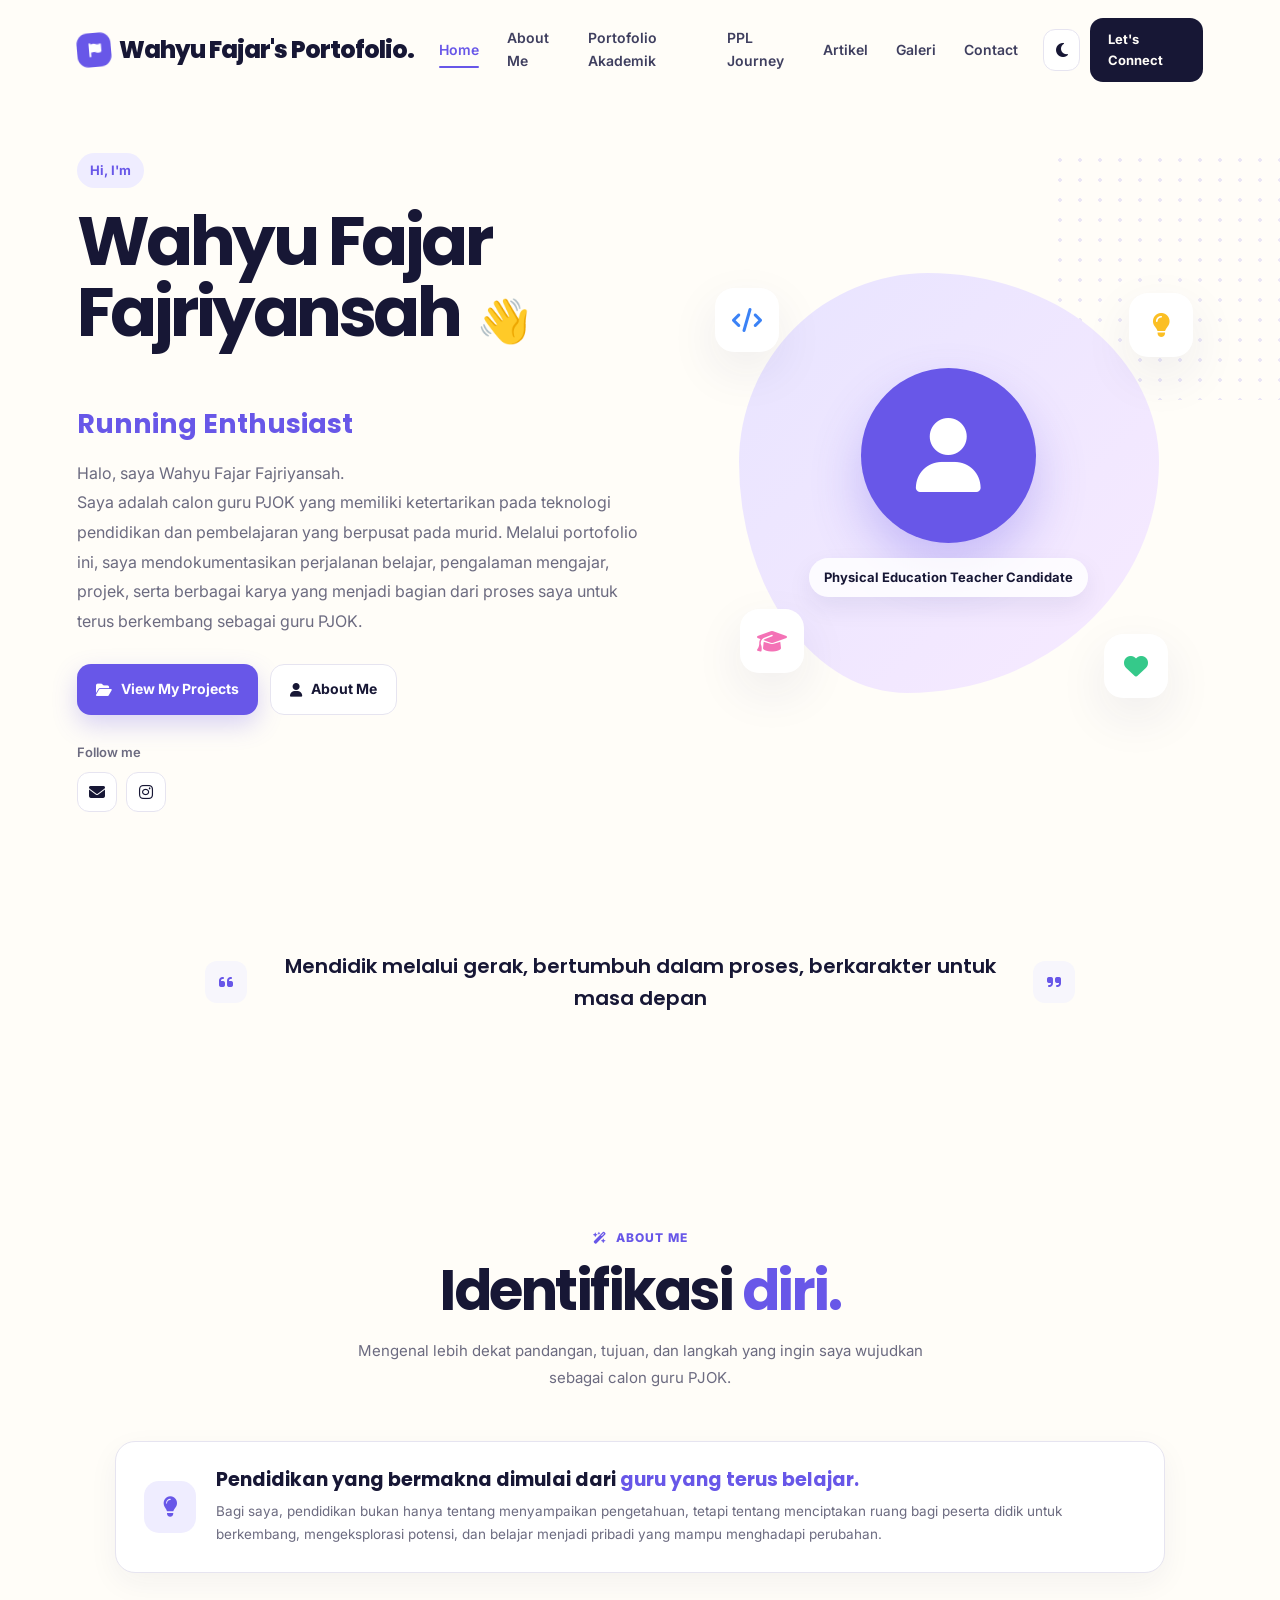
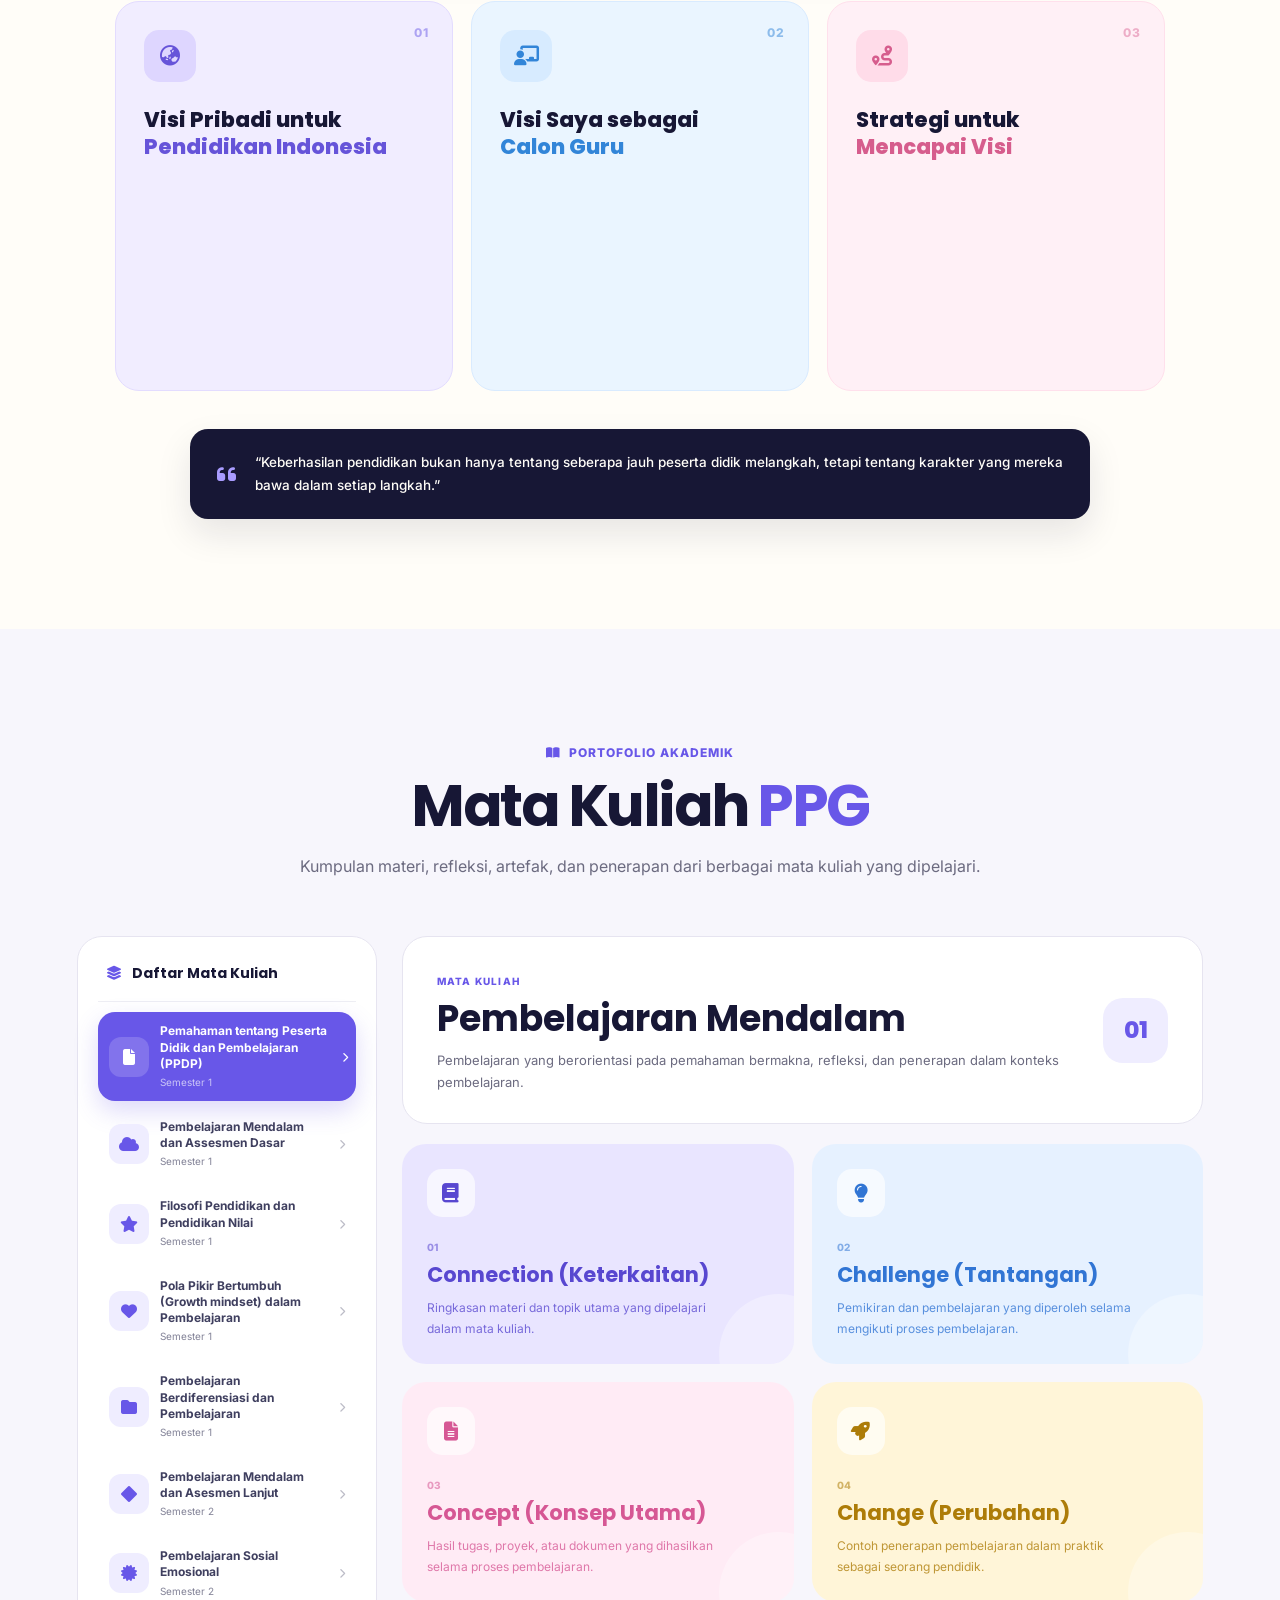
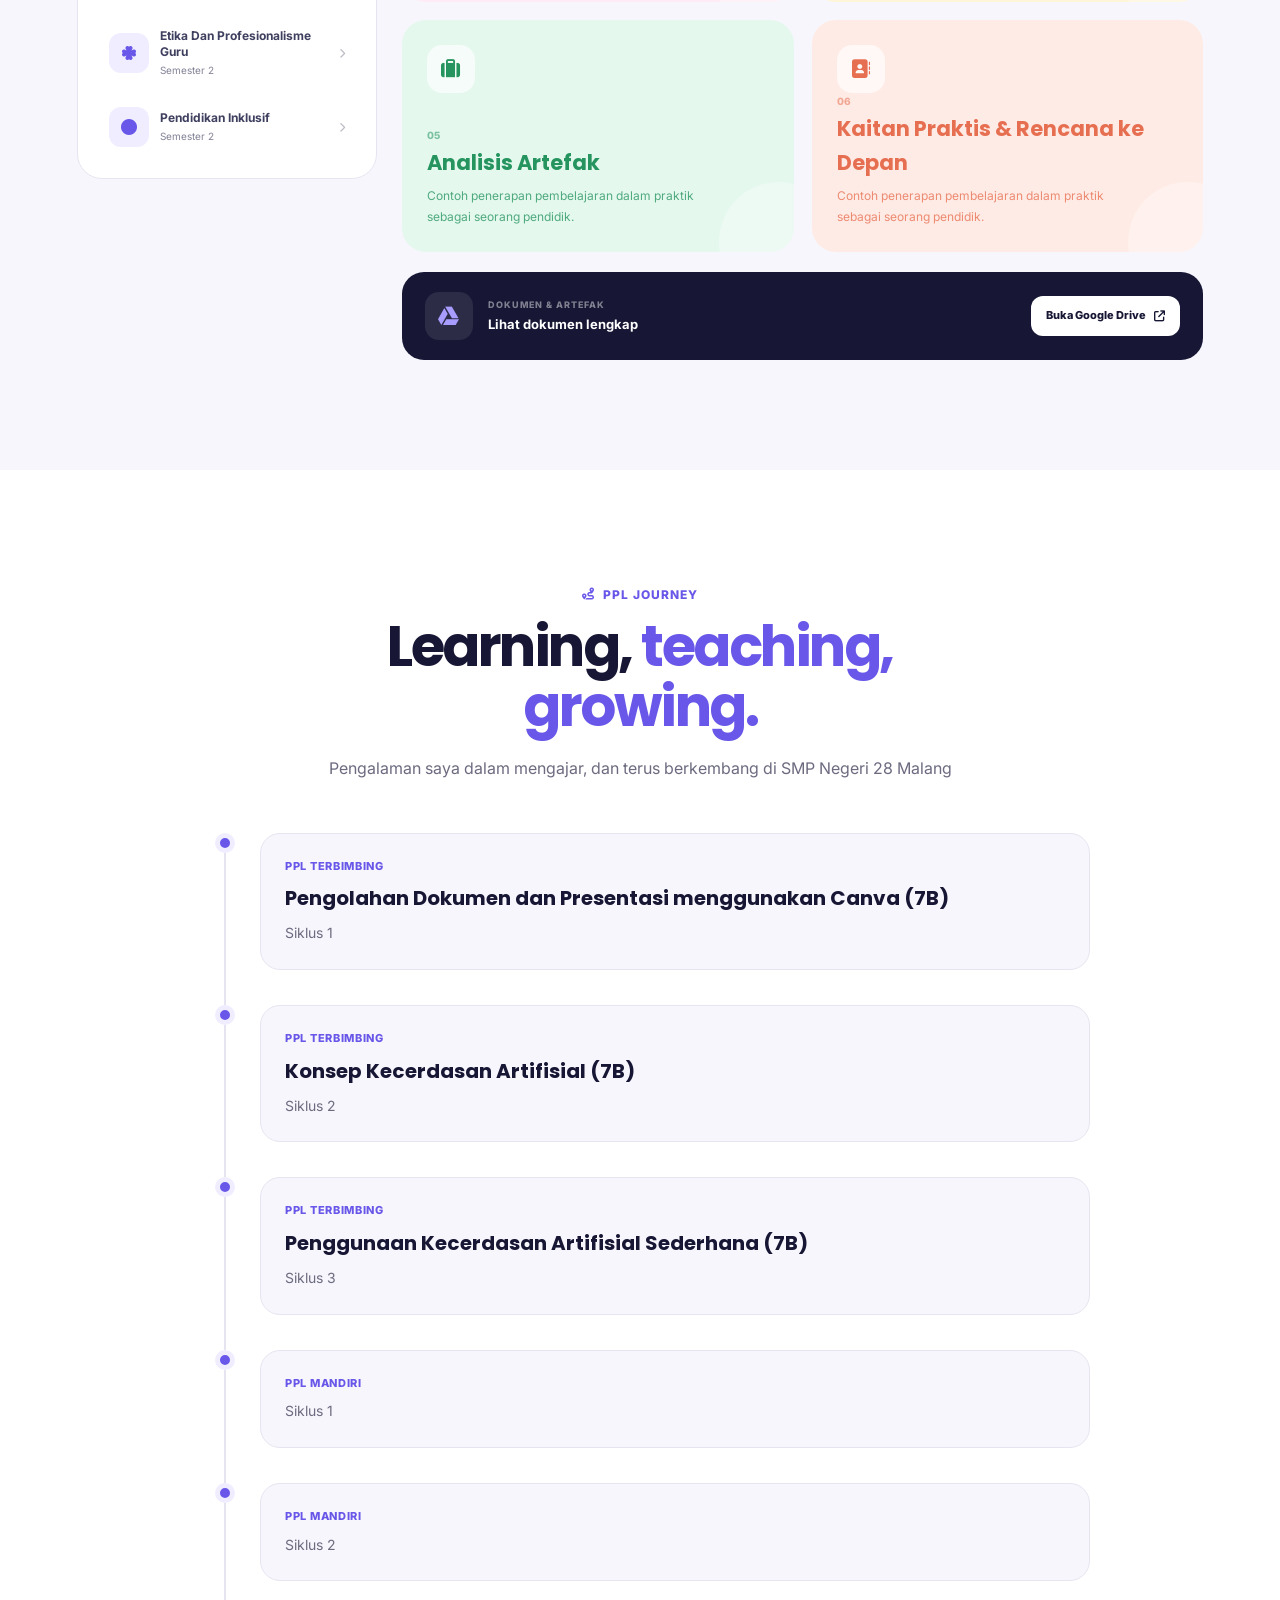
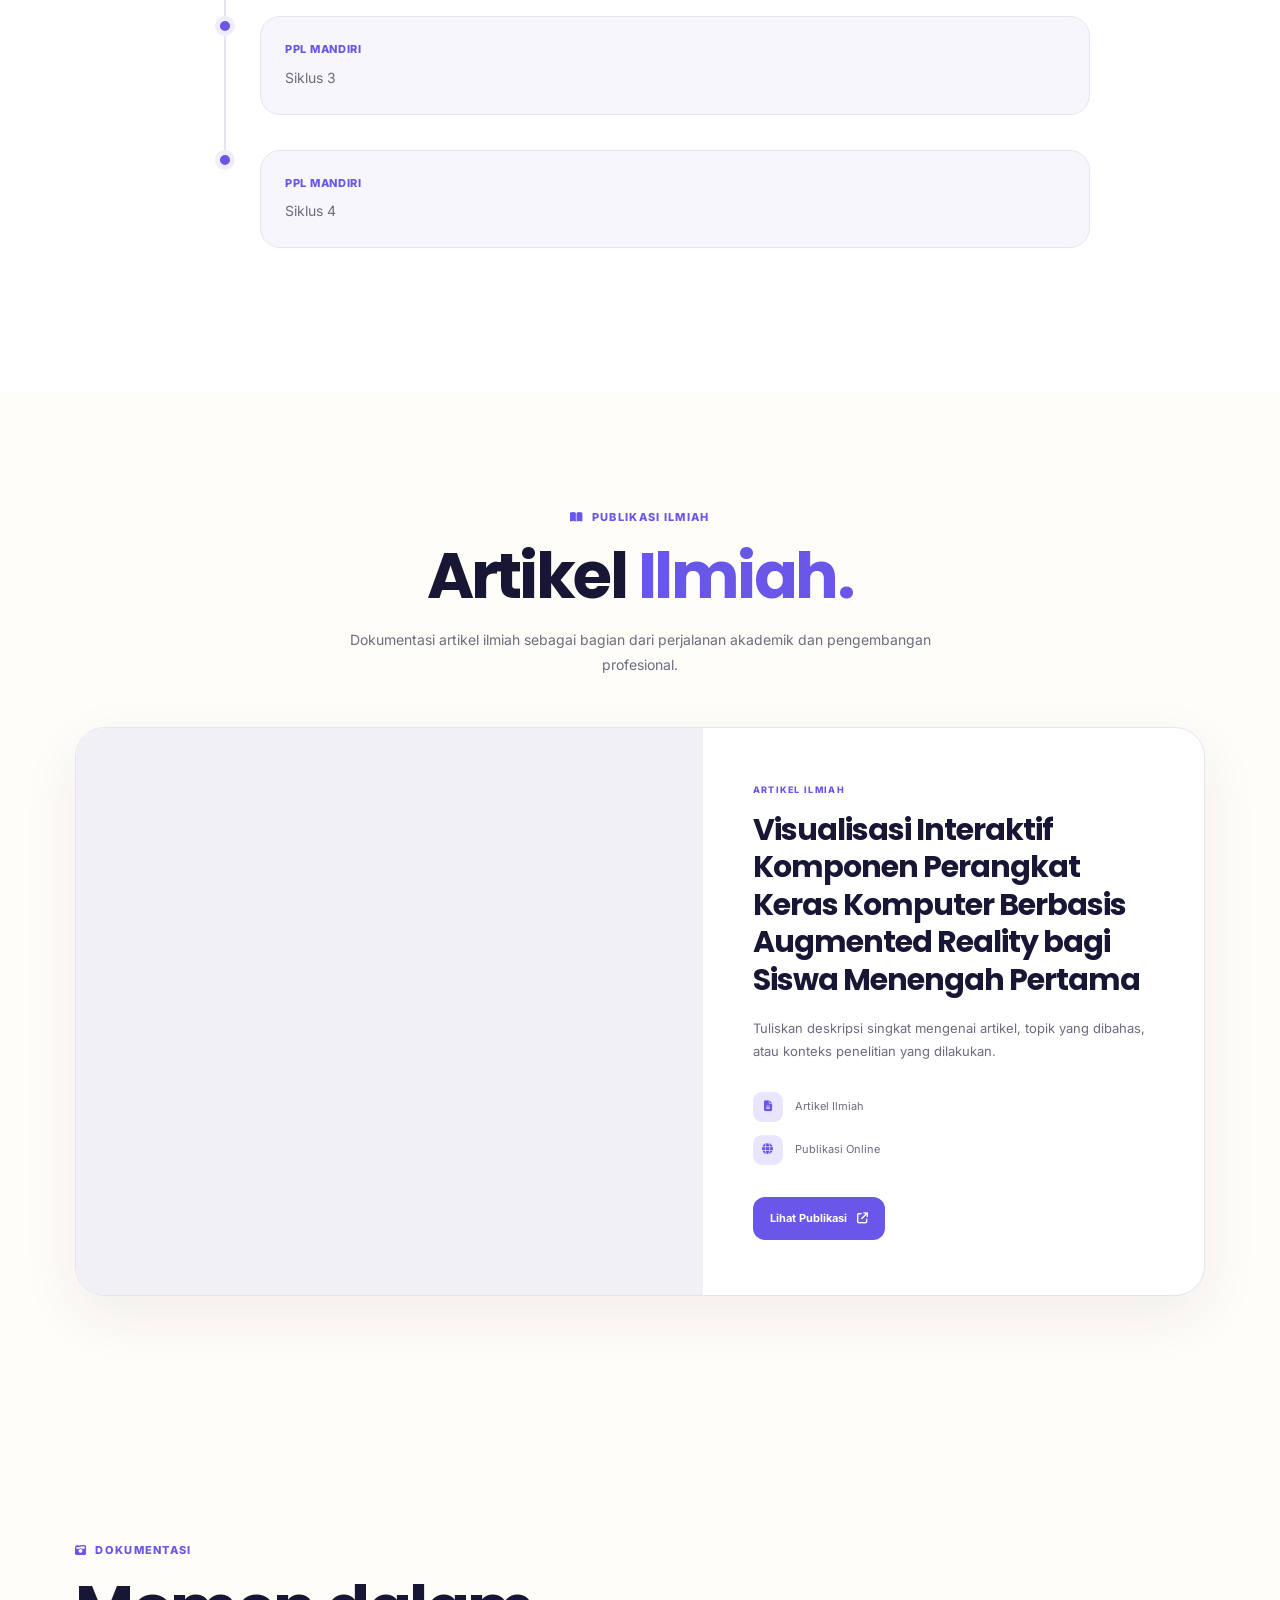
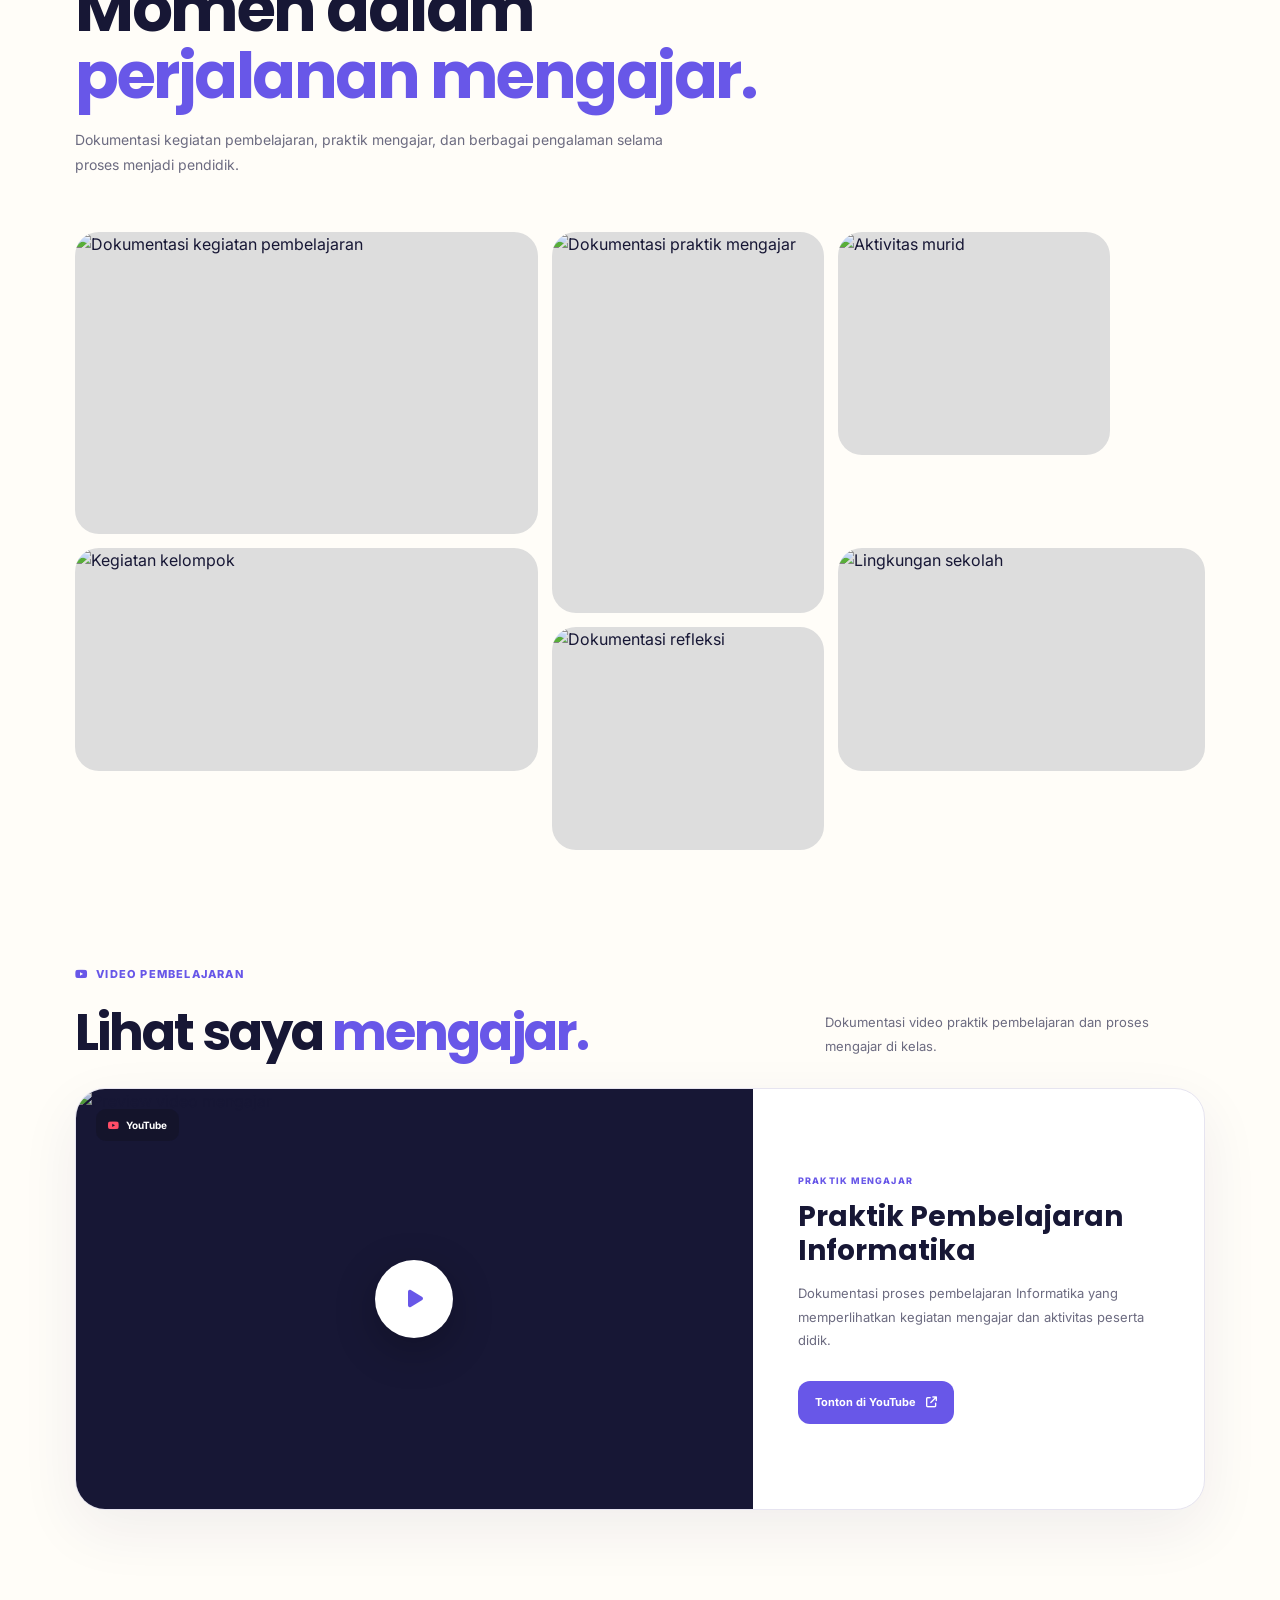
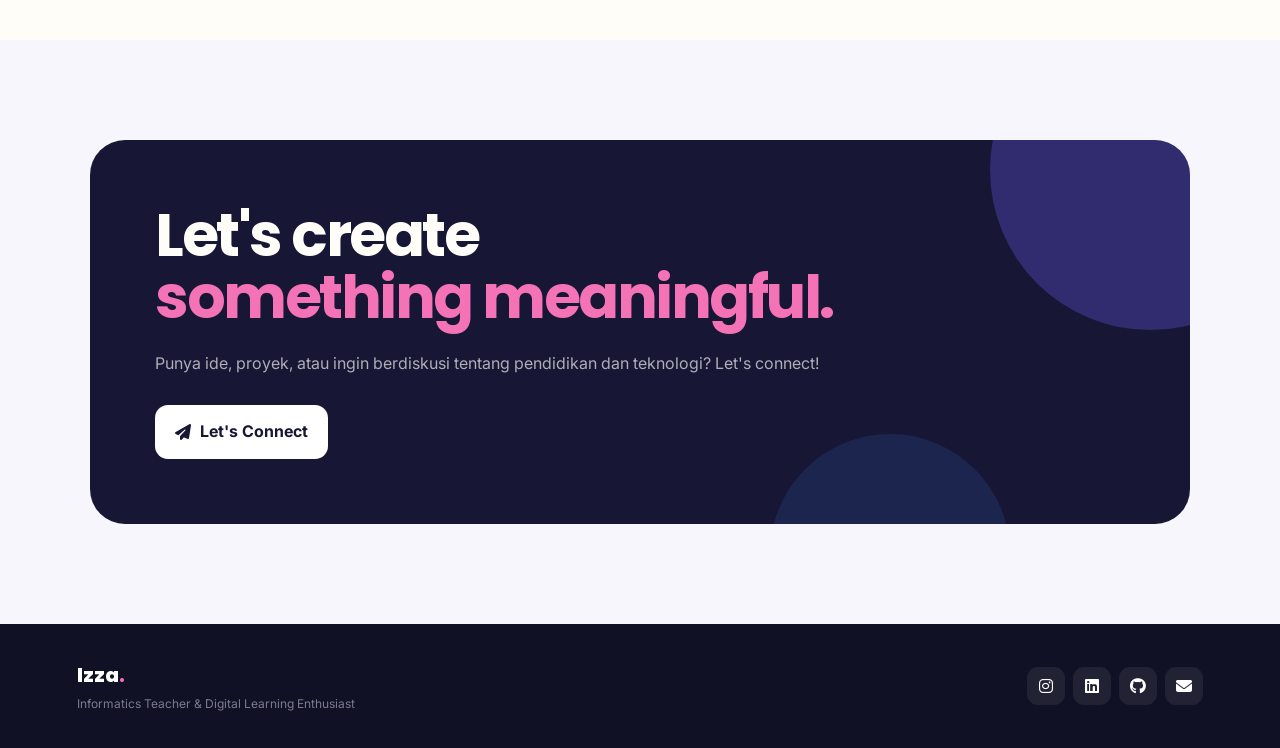
==== index.html @ f0b586bf "merubah isi materi" ====
<!DOCTYPE html>
<html lang="id">

<head>

    <meta charset="UTF-8">
    <meta name="viewport" content="width=device-width, initial-scale=1.0">

    <title>Wahyu's Portofolio</title>
    <link rel="icon" type="image/svg+xml"
        href="data:image/svg+xml,%3Csvg xmlns='http://www.w3.org/2000/svg' viewBox='0 0 640 640'%3E%3Cpath fill='%236366f1' d='M374.4 80C410.6 80 440 109.4 440 145.7L440 150.9C440 162.1 437.3 173.2 432.2 183.1L429.9 187.3L409.8 220.8C408.7 222.7 408.6 224.2 408.7 225.3C408.9 226.6 409.6 228 410.8 229.2C412 230.4 413.4 231.1 414.7 231.3C415.8 231.5 417.3 231.4 419.2 230.2L452.7 210.1L456.9 207.8C466.9 202.7 477.9 200 489.1 200L494.3 200C530.5 200 559.9 229.4 559.9 265.7C559.9 283.1 553 299.8 540.7 312.1L539.4 313.4C535.7 317.1 535.7 323 539.4 326.7L540.7 328C553 340.3 559.9 357 559.9 374.4C559.9 410.6 530.5 440 494.3 440L489.1 440C476.3 440 463.6 436.5 452.6 429.9L419.1 409.8C417.2 408.7 415.7 408.6 414.6 408.7C413.3 408.9 411.9 409.6 410.7 410.8C409.5 412 408.8 413.4 408.6 414.7C408.4 415.8 408.5 417.3 409.7 419.2L429.8 452.7C436.4 463.7 439.9 476.3 439.9 489.2L439.9 494.4C439.9 530.6 410.5 560 374.3 560C356.9 560 340.2 553.1 327.9 540.8L326.6 539.5C322.9 535.8 317 535.8 313.3 539.5L312 540.8C299.7 553.1 283 560 265.6 560C229.4 560 200 530.6 199.9 494.4L199.9 489.2C199.9 476.4 203.4 463.7 210 452.7L230.1 419.2C231.2 417.3 231.3 415.8 231.2 414.7C231 413.4 230.3 412 229.1 410.8C227.9 409.6 226.5 408.9 225.2 408.7C224.7 408.6 224 408.6 223.3 408.7L220.8 409.7L187.3 429.8C176.3 436.4 163.7 439.9 150.8 439.9L145.6 439.9C109.4 440 80 410.6 80 374.4C80 357 86.9 340.3 99.2 328L100.5 326.7L101.7 325.2C103.8 322.1 103.8 318 101.7 314.9L100.5 313.4L99.2 312.1C86.9 299.8 80 283.1 80 265.7C80 229.4 109.4 200 145.7 200L150.9 200C163.7 200 176.4 203.5 187.4 210.1L220.9 230.2L223.4 231.2C224.1 231.3 224.8 231.3 225.3 231.3C226.6 231.1 228 230.4 229.2 229.2C230.4 228 231.1 226.6 231.3 225.3C231.4 224.8 231.4 224.1 231.2 223.4L230.2 220.9L210.1 187.4C203.5 176.4 200 163.8 200 150.9L200 145.7C200 109.5 229.4 80 265.7 80C283.1 80 299.8 86.9 312.1 99.2L313.4 100.5C317.1 104.1 323 104.2 326.7 100.5L328 99.2L332.8 94.8C344.5 85.3 359.1 80 374.4 80z'/%3E%3C/svg%3E">

    <!-- Google Font -->
    <link rel="preconnect" href="https://fonts.googleapis.com">
    <link rel="preconnect" href="https://fonts.gstatic.com" crossorigin>

    <link
        href="https://fonts.googleapis.com/css2?family=Inter:wght@400;500;600;700;800&family=Poppins:wght@400;500;600;700;800&display=swap"
        rel="stylesheet">

    <!-- Font Awesome -->
    <link rel="stylesheet" href="https://cdnjs.cloudflare.com/ajax/libs/font-awesome/6.7.2/css/all.min.css">

    <!-- CSS -->
    <link rel="stylesheet" href="css/style.css">

</head>


<body>


    <!-- ==============================
         NAVBAR
    ============================== -->

    <header class="container">

        <nav>

            <a href="#home" class="logo">

                <span class="logo-icon">
                    <i class="fa-solid fa-flag"></i>
                </span>

                Wahyu Fajar's Portofolio.

            </a>


            <div class="nav-links">

                <a href="#home" class="active">
                    Home
                </a>

                <a href="#about">
                    About Me
                </a>

                <a href="#mata-kuliah">
                    Portofolio Akademik
                </a>

                <a href="#journey">
                    PPL Journey
                </a>

                <a href="#publikasi">
                    Artikel
                </a>



                <a href="#dokumentasi">
                    Galeri
                </a>

                <a href="#contact">
                    Contact
                </a>

            </div>


            <div class="nav-right">

                <button class="theme-btn" id="themeBtn">

                    <i class="fa-solid fa-moon"></i>

                </button>


                <a href="mailto:wahyu.fajar.2531617@students.um.ac.id" class="connect-btn">
                    Let's Connect
                </a>

            </div>


            <button class="mobile-menu" id="mobileMenu">

                <i class="fa-solid fa-bars"></i>

            </button>

        </nav>

    </header>



    <!-- ==============================
         MAIN
    ============================== -->

    <main class="container">


        <!-- ==============================
             HERO
        ============================== -->

        <section class="hero" id="home">


            <!-- LEFT -->

            <div class="hero-text">

                <div class="hello">
                    Hi, I'm
                </div>


                <h1>
                    Wahyu Fajar Fajriyansah
                    <span>👋</span>
                </h1>


                <h2>

                    

                    <br>

                    <span>
                        Running Enthusiast
                    </span>

                </h2>


                <p class="hero-description">

                    Halo, saya Wahyu Fajar Fajriyansah.
                    <br>
                    Saya adalah calon guru PJOK yang memiliki ketertarikan pada teknologi pendidikan dan
                    pembelajaran yang berpusat pada murid. Melalui portofolio ini, saya mendokumentasikan perjalanan
                    belajar, pengalaman mengajar, projek, serta berbagai karya yang menjadi bagian dari proses saya
                    untuk terus berkembang sebagai guru PJOK.

                </p>


                <div class="hero-buttons">

                    <a href="#projects" class="btn-primary">

                        <i class="fa-solid fa-folder-open"></i>

                        View My Projects

                    </a>


                    <a href="#about" class="btn-secondary">

                        <i class="fa-solid fa-user"></i>

                        About Me

                    </a>

                </div>


                <div class="follow">
                    Follow me
                </div>


                <div class="socials">

                    <a href="mailto:wahyu.fajar.2531617@students.um.ac.id" class="social">

                        <i class="fa-solid fa-envelope"></i>

                    </a>


                    <!-- <a href="https://www.linkedin.com/in/fildzahzataizzati/" target="_blank" class="social">

                        <i class="fa-brands fa-linkedin-in"></i>

                    </a> -->


                    <a href="https://www.instagram.com/" target="_blank"
                        class="social">

                        <i class="fa-brands fa-instagram"></i>

                    </a>


                    <!-- <a href="#" class="social">

                        <i class="fa-brands fa-youtube"></i>

                    </a> -->

                </div>

            </div>



            <!-- RIGHT -->

            <div class="hero-visual">

                <div class="blob">

                    <div class="profile-placeholder">

                        <div class="profile-circle">

                            <i class="fa-solid fa-user"></i>

                        </div>


                        <div class="profile-name">

                            Physical Education Teacher Candidate

                        </div>

                    </div>

                </div>



                <!-- Floating icons -->

                <div class="floating-icon icon-code">

                    <i class="fa-solid fa-code"></i>

                </div>


                <div class="floating-icon icon-light">

                    <i class="fa-solid fa-lightbulb"></i>

                </div>


                <div class="floating-icon icon-graduation">

                    <i class="fa-solid fa-graduation-cap"></i>

                </div>


                <div class="floating-icon icon-heart">

                    <i class="fa-solid fa-heart"></i>

                </div>

            </div>

        </section>


        <!-- ==============================
             QUOTE
        ============================== -->

        <section class="quote">

            <div class="quote-content">

                <div class="quote-icon">

                    <i class="fa-solid fa-quote-left"></i>

                </div>

                <p>
                    Mendidik melalui gerak, bertumbuh dalam proses, berkarakter untuk masa depan
                </p>

                <div class="quote-icon">

                    <i class="fa-solid fa-quote-right"></i>

                </div>

            </div>


        </section>

        <!-- ==============================
             ABOUT
        ============================== -->

        <section class="section about" id="about">

            <div class="section-heading">

                <div class="section-label">
                    <i class="fa-solid fa-wand-magic-sparkles"></i>
                    ABOUT ME
                </div>

                <h2>
                    Identifikasi
                    <span>diri.</span>
                </h2>

                <p>
                    Mengenal lebih dekat pandangan, tujuan, dan langkah
                    yang ingin saya wujudkan sebagai calon guru PJOK.
                </p>

            </div>


            <div class="vision-intro">

                <div class="vision-intro-icon">
                    <i class="fa-solid fa-lightbulb"></i>
                </div>

                <div>
                    <h3>
                        Pendidikan yang bermakna dimulai dari
                        <span>guru yang terus belajar.</span>
                    </h3>

                    <p>
                        Bagi saya, pendidikan bukan hanya tentang menyampaikan
                        pengetahuan, tetapi tentang menciptakan ruang bagi peserta
                        didik untuk berkembang, mengeksplorasi potensi, dan belajar
                        menjadi pribadi yang mampu menghadapi perubahan.
                    </p>
                </div>

            </div>


            <div class="vision-grid">

                <!-- VISI PENDIDIKAN INDONESIA -->
                <div class="vision-card card-purple">

                    <div class="vision-number">01</div>

                    <div class="vision-icon">
                        <i class="fa-solid fa-earth-asia"></i>
                    </div>

                    <h3>
                        Visi Pribadi untuk
                        <span>Pendidikan Indonesia</span>
                    </h3>

                    <p>
                        
                    </p>

                </div>


                <!-- VISI CALON GURU -->
                <div class="vision-card card-blue">

                    <div class="vision-number">02</div>

                    <div class="vision-icon">
                        <i class="fa-solid fa-chalkboard-user"></i>
                    </div>

                    <h3>
                        Visi Saya sebagai
                        <span>Calon Guru</span>
                    </h3>

                    <p>
                        
                    </p>

                </div>


                <!-- STRATEGI -->
                <div class="vision-card card-pink">

                    <div class="vision-number">03</div>

                    <div class="vision-icon">
                        <i class="fa-solid fa-route"></i>
                    </div>

                    <h3>
                        Strategi untuk
                        <span>Mencapai Visi</span>
                    </h3>

                    <p>
                        
                    </p>

                </div>

            </div>


            <div class="about-quote">

                <i class="fa-solid fa-quote-left"></i>

                <span>
                    “Keberhasilan pendidikan bukan 
                    hanya tentang seberapa jauh peserta didik melangkah, 
                    tetapi tentang karakter yang mereka bawa dalam setiap langkah.”
                </span>

            </div>
        </section>






        <!-- =====================================================
     SECTION PORTOFOLIO MATA KULIAH
     ===================================================== -->

        <section id="mata-kuliah" class="mk-section">

            <div class="mk-heading">
                <span class="mk-label">
                    <i class="fa-solid fa-book-open"></i>
                    PORTOFOLIO AKADEMIK
                </span>

                <h2>
                    Mata Kuliah <span>PPG</span>
                </h2>

                <p>
                    Kumpulan materi, refleksi, artefak, dan penerapan
                    dari berbagai mata kuliah yang dipelajari.
                </p>
            </div>


            <div class="mk-wrapper">

                <!-- ==============================
             SIDEBAR MATA KULIAH
             ============================== -->

                <aside class="mk-sidebar">

                    <div class="mk-sidebar-title">
                        <i class="fa-solid fa-layer-group"></i>
                        <span>Daftar Mata Kuliah</span>
                    </div>

                    <div class="mk-list">

                        <button class="mk-item active" data-course="pemahaman-peserta-didik">

                            <span class="mk-item-icon">
                                <i class="fa-solid fa-file"></i>
                            </span>

                            <span class="mk-item-text">
                                <strong>Pemahaman tentang Peserta Didik dan Pembelajaran (PPDP)</strong>
                                <small>Semester 1</small>
                            </span>

                            <i class="fa-solid fa-chevron-right mk-arrow"></i>

                        </button>


                        <button class="mk-item" data-course="pma-dasar">

                            <span class="mk-item-icon">
                                <i class="fa-solid fa-cloud"></i>
                            </span>

                            <span class="mk-item-text">
                                <strong>Pembelajaran Mendalam dan Assesmen Dasar</strong>
                                <small>Semester 1</small>
                            </span>

                            <i class="fa-solid fa-chevron-right mk-arrow"></i>

                        </button>


                        <button class="mk-item" data-course="pembelajaran-sosial-emosional">

                            <span class="mk-item-icon">
                                <i class="fa-solid fa-star"></i>
                            </span>

                            <span class="mk-item-text">
                                <strong>Filosofi Pendidikan dan Pendidikan Nilai</strong>
                                <small>Semester 1</small>
                            </span>

                            <i class="fa-solid fa-chevron-right mk-arrow"></i>

                        </button>


                        <button class="mk-item" data-course="asesmen">

                            <span class="mk-item-icon">
                                <i class="fa-solid fa-heart"></i>
                            </span>

                            <span class="mk-item-text">
                                <strong>Pola Pikir Bertumbuh (Growth mindset) dalam Pembelajaran</strong>
                                <small>Semester 1</small>
                            </span>

                            <i class="fa-solid fa-chevron-right mk-arrow"></i>

                        </button>


                        <button class="mk-item" data-course="praktik-pembelajaran">

                            <span class="mk-item-icon">
                                <i class="fa-solid fa-folder"></i>
                            </span>

                            <span class="mk-item-text">
                                <strong>Pembelajaran Berdiferensiasi dan Pembelajaran</strong>
                                <small>Semester 1</small>
                            </span>

                            <i class="fa-solid fa-chevron-right mk-arrow"></i>

                        </button>

                        <button class="mk-item" data-course="pma-lanjut">

                            <span class="mk-item-icon">
                                <i class="fa-solid fa-diamond"></i>
                            </span>

                            <span class="mk-item-text">
                                <strong>Pembelajaran Mendalam dan Asesmen Lanjut</strong>
                                <small>Semester 2</small>
                            </span>

                            <i class="fa-solid fa-chevron-right mk-arrow"></i>

                        </button>

                        <button class="mk-item" data-course="pse">

                            <span class="mk-item-icon">
                                <i class="fa-solid fa-certificate"></i>
                            </span>

                            <span class="mk-item-text">
                                <strong>Pembelajaran Sosial Emosional</strong>
                                <small>Semester 2</small>
                            </span>

                            <i class="fa-solid fa-chevron-right mk-arrow"></i>

                        </button>

                        <button class="mk-item" data-course="etika">

                            <span class="mk-item-icon">
                                <i class="fa-solid fa-clover"></i>
                            </span>

                            <span class="mk-item-text">
                                <strong>Etika Dan Profesionalisme Guru</strong>
                                <small>Semester 2</small>
                            </span>

                            <i class="fa-solid fa-chevron-right mk-arrow"></i>

                        </button>

                        <button class="mk-item" data-course="inklusif">

                            <span class="mk-item-icon">
                                <i class="fa-solid fa-circle"></i>
                            </span>

                            <span class="mk-item-text">
                                <strong>Pendidikan Inklusif</strong>
                                <small>Semester 2</small>
                            </span>

                            <i class="fa-solid fa-chevron-right mk-arrow"></i>

                        </button>

                    </div>

                </aside>


                <!-- ==============================
             DETAIL MATA KULIAH
             ============================== -->

                <main class="mk-content">

                    <div class="mk-course-header">

                        <div>
                            <span class="mk-course-label">
                                MATA KULIAH
                            </span>

                            <h3 id="mk-course-title">
                                Pembelajaran Mendalam
                            </h3>

                            <p id="mk-course-description">
                                Pembelajaran yang berorientasi pada pemahaman
                                bermakna, refleksi, dan penerapan dalam konteks
                                pembelajaran.
                            </p>
                        </div>

                        <div class="mk-course-number">
                            <span>01</span>
                        </div>

                    </div>


                    <!-- ==============================
                 4 CARD
                 ============================== -->

                    <div class="mk-cards">


                        <!-- CARD 1 -->

                        <article class="mk-card card-purple">

                            <div class="mk-card-icon">
                                <i class="fa-solid fa-book"></i>
                            </div>

                            <div class="mk-card-content">

                                <span>01</span>

                                <h4>Connection (Keterkaitan)</h4>

                                <p id="mk-materi">
                                    Ringkasan materi dan topik utama
                                    yang dipelajari dalam mata kuliah.

                                </p>

                            </div>

                        </article>


                        <!-- CARD 2 -->

                        <article class="mk-card card-blue">

                            <div class="mk-card-icon">
                                <i class="fa-solid fa-lightbulb"></i>
                            </div>

                            <div class="mk-card-content">

                                <span>02</span>

                                <h4>Challenge (Tantangan)</h4>

                                <p id="mk-refleksi">
                                    Pemikiran dan pembelajaran yang diperoleh
                                    selama mengikuti proses pembelajaran.
                                </p>

                            </div>

                        </article>


                        <!-- CARD 3 -->

                        <article class="mk-card card-pink">

                            <div class="mk-card-icon">
                                <i class="fa-solid fa-file-lines"></i>
                            </div>

                            <div class="mk-card-content">

                                <span>03</span>

                                <h4>Concept (Konsep Utama)</h4>

                                <p id="mk-artefak">
                                    Hasil tugas, proyek, atau dokumen yang
                                    dihasilkan selama proses pembelajaran.
                                </p>

                            </div>

                        </article>


                        <!-- CARD 4 -->

                        <article class="mk-card card-yellow">

                            <div class="mk-card-icon">
                                <i class="fa-solid fa-rocket"></i>
                            </div>

                            <div class="mk-card-content">

                                <span>04</span>

                                <h4>Change (Perubahan)</h4>

                                <p id="mk-penerapan">
                                    Contoh penerapan pembelajaran dalam
                                    praktik sebagai seorang pendidik.
                                </p>

                            </div>

                        </article>

                        <!-- CARD 5 -->

                        <article class="mk-card card-green">

                            <div class="mk-card-icon">
                                <i class="fa-solid fa-suitcase"></i>
                            </div>

                            <div class="mk-card-content">

                                <span>05</span>

                                <h4>Analisis Artefak</h4>

                                <p id="mk-analisisartefak">
                                    Contoh penerapan pembelajaran dalam
                                    praktik sebagai seorang pendidik.
                                </p>

                            </div>

                        </article>

                        <!-- CARD 6 -->

                        <article class="mk-card card-coral">

                            <div class="mk-card-icon">
                                <i class="fa-solid fa-address-book"></i>
                            </div>

                            <div class="mk-card-content">

                                <span>06</span>

                                <h4>Kaitan Praktis & Rencana ke Depan</h4>

                                <p id="mk-kaitanpraktis">
                                    Contoh penerapan pembelajaran dalam
                                    praktik sebagai seorang pendidik.
                                </p>

                            </div>

                        </article>


                    </div>


                    <!-- ==============================
                 GOOGLE DRIVE
                 ============================== -->

                    <div class="mk-document">

                        <div class="mk-document-icon">
                            <i class="fa-brands fa-google-drive"></i>
                        </div>

                        <div class="mk-document-info">

                            <span>
                                DOKUMEN & ARTEFAK
                            </span>

                            <strong>
                                Lihat dokumen lengkap
                            </strong>

                        </div>

                        <a id="mk-drive-link" href="https://drive.google.com/" target="_blank" rel="noopener noreferrer"
                            class="mk-drive-button">

                            Buka Google Drive

                            <i class="fa-solid fa-arrow-up-right-from-square"></i>

                        </a>

                    </div>

                </main>

            </div>

        </section>


        <!-- ==============================
             JOURNEY
        ============================== -->

        <section class="section journey" id="journey">

            <div class="section-heading">

                <div class="section-label">

                    <i class="fa-solid fa-route"></i>

                    PPL JOURNEY

                </div>


                <h2>

                    Learning,

                    <span>
                        teaching, growing.
                    </span>

                </h2>


                <p>

                    Pengalaman saya dalam
                    mengajar, dan terus berkembang
                    di SMP Negeri 28 Malang

                </p>

            </div>


            <div class="timeline">


                <div class="timeline-item" onclick="openDetail('terbimbingsiklus1')">

                    <div class="timeline-left">

                        <div class="timeline-dot"></div>

                    </div>


                    <div class="timeline-content">

                        <span class="timeline-year">
                            PPL TERBIMBING
                        </span>

                        <h3>
                            Pengolahan Dokumen dan Presentasi menggunakan Canva (7B)
                        </h3>

                        <p>
                            Siklus 1
                        </p>

                    </div>

                </div>



                <div class="timeline-item" onclick="openDetail('terbimbingsiklus2')">

                    <div class="timeline-left">

                        <div class="timeline-dot"></div>

                    </div>


                    <div class="timeline-content">

                        <span class="timeline-year">
                            PPL TERBIMBING
                        </span>

                        <h3>
                            Konsep Kecerdasan Artifisial (7B)
                        </h3>

                        <p>
                            Siklus 2
                        </p>

                    </div>

                </div>



                <div class="timeline-item" onclick="openDetail('terbimbingsiklus3')">

                    <div class="timeline-left">

                        <div class="timeline-dot"></div>

                    </div>


                    <div class="timeline-content">

                        <span class="timeline-year">
                            PPL TERBIMBING
                        </span>

                        <h3>
                            Penggunaan Kecerdasan Artifisial Sederhana (7B)
                        </h3>

                        <p>
                            Siklus 3
                        </p>

                    </div>

                </div>



                <div class="timeline-item" onclick="openDetail('mandirisiklus1')">

                    <div class="timeline-left">

                        <div class="timeline-dot"></div>

                    </div>


                    <div class="timeline-content">

                        <span class="timeline-year">
                            PPL MANDIRI
                        </span>

                        <h3>

                        </h3>

                        <p>
                            Siklus 1
                        </p>

                    </div>


                </div>

                <div class="timeline-item" onclick="openDetail('mandirisiklus2')">

                    <div class="timeline-left">

                        <div class="timeline-dot"></div>

                    </div>


                    <div class="timeline-content">

                        <span class="timeline-year">
                            PPL MANDIRI
                        </span>

                        <h3>

                        </h3>

                        <p>
                            Siklus 2
                        </p>

                    </div>

                </div>

                <div class="timeline-item" onclick="openDetail('mandirisiklus3')">

                    <div class="timeline-left">

                        <div class="timeline-dot"></div>

                    </div>


                    <div class="timeline-content">

                        <span class="timeline-year">
                            PPL MANDIRI
                        </span>

                        <h3>

                        </h3>

                        <p>
                            Siklus 3
                        </p>

                    </div>


                </div>

                <div class="timeline-item" onclick="openDetail('mandirisiklus4')">

                    <div class="timeline-left">

                        <div class="timeline-dot"></div>

                    </div>


                    <div class="timeline-content">

                        <span class="timeline-year">
                            PPL MANDIRI
                        </span>

                        <h3>

                        </h3>

                        <p>
                            Siklus 4
                        </p>

                    </div>

                </div>

            </div>

        </section>


        <!-- ================= PUBLIKASI ILMIAH ================= -->
        <section class="publication-section" id="publikasi">

            <div class="publication-heading">
                <span class="section-label">
                    <i class="fa-solid fa-book-open"></i>
                    PUBLIKASI ILMIAH
                </span>

                <h2>
                    Artikel
                    <span> Ilmiah.</span>
                </h2>

                <p>
                    Dokumentasi artikel ilmiah sebagai bagian dari perjalanan
                    akademik dan pengembangan profesional.
                </p>
            </div>

            <div class="publication-card">

                <!-- PREVIEW PDF -->
                <div class="publication-pdf">
                    <iframe src="https://jurnalp4i.com/index.php/edutech/article/view/14377/9959"
                        title="Preview Artikel Ilmiah">
                    </iframe>

                </div>

                <!-- INFORMASI ARTIKEL -->
                <div class="publication-info">

                    <span class="publication-category">
                        ARTIKEL ILMIAH
                    </span>

                    <h3>
                        Visualisasi Interaktif Komponen Perangkat Keras
                        Komputer Berbasis Augmented Reality bagi Siswa
                        Menengah Pertama
                    </h3>

                    <p>
                        Tuliskan deskripsi singkat mengenai artikel,
                        topik yang dibahas, atau konteks penelitian
                        yang dilakukan.
                    </p>

                    <div class="publication-detail">
                        <div>
                            <i class="fa-solid fa-file-lines"></i>
                            <span>Artikel Ilmiah</span>
                        </div>

                        <div>
                            <i class="fa-solid fa-globe"></i>
                            <span>Publikasi Online</span>
                        </div>
                    </div>

                    <a href="https://jurnalp4i.com/index.php/edutech/article/view/14377" target="_blank"
                        rel="noopener noreferrer" class="publication-button">
                        Lihat Publikasi
                        <i class="fa-solid fa-arrow-up-right-from-square"></i>
                    </a>

                </div>

            </div>

        </section>





        <!-- =====================================================
     SECTION DOKUMENTASI
     ===================================================== -->

        <section class="documentation-section" id="dokumentasi">

            <!-- HEADER -->

            <div class="documentation-heading">

                <span class="section-label">
                    <i class="fa-solid fa-camera-retro"></i>
                    DOKUMENTASI
                </span>

                <h2>
                    Momen dalam
                    <span>perjalanan mengajar.</span>
                </h2>

                <p>
                    Dokumentasi kegiatan pembelajaran, praktik mengajar,
                    dan berbagai pengalaman selama proses menjadi pendidik.
                </p>

            </div>


            <!-- =================================================
         PHOTO GALLERY
         ================================================= -->

            <div class="photo-gallery">


                <!-- FOTO 1 -->

                <figure class="photo-item photo-large">

                    <img src="assets/images/mengajar-1.jpg" alt="Dokumentasi kegiatan pembelajaran">

                    <figcaption>

                        <span>PEMBELAJARAN</span>

                        <h3>
                            Kegiatan pembelajaran Informatika
                        </h3>

                    </figcaption>

                </figure>


                <!-- FOTO 2 -->

                <figure class="photo-item photo-tall">

                    <img src="assets/images/mengajar-2.jpg" alt="Dokumentasi praktik mengajar">

                    <figcaption>

                        <span>PRAKTIK MENGAJAR</span>

                        <h3>
                            Proses belajar bersama murid
                        </h3>

                    </figcaption>

                </figure>


                <!-- FOTO 3 -->

                <figure class="photo-item photo-small">

                    <img src="assets/images/mengajar-3.jpg" alt="Aktivitas murid">

                    <figcaption>

                        <span>AKTIVITAS MURID</span>

                        <h3>
                            Eksplorasi dan kolaborasi
                        </h3>

                    </figcaption>

                </figure>


                <!-- FOTO 4 -->

                <figure class="photo-item photo-wide">

                    <img src="assets/images/mengajar-4.jpg" alt="Kegiatan kelompok">

                    <figcaption>

                        <span>KOLABORASI</span>

                        <h3>
                            Belajar melalui kerja kelompok
                        </h3>

                    </figcaption>

                </figure>


                <!-- FOTO 5 -->

                <figure class="photo-item photo-medium">

                    <img src="assets/images/mengajar-5.jpg" alt="Lingkungan sekolah">

                    <figcaption>

                        <span>LINGKUNGAN SEKOLAH</span>

                        <h3>
                            Bagian dari pengalaman di sekolah
                        </h3>

                    </figcaption>

                </figure>


                <!-- FOTO 6 -->

                <figure class="photo-item photo-small">

                    <img src="assets/images/mengajar-6.jpg" alt="Dokumentasi refleksi">

                    <figcaption>

                        <span>REFLEKSI</span>

                        <h3>
                            Belajar dari setiap proses
                        </h3>

                    </figcaption>

                </figure>


            </div>



            <!-- =================================================
         VIDEO MENGAJAR
         ================================================= -->

            <div class="teaching-video-section">


                <div class="video-heading">

                    <div>

                        <span class="section-label">

                            <i class="fa-brands fa-youtube"></i>

                            VIDEO PEMBELAJARAN

                        </span>


                        <h3>

                            Lihat saya
                            <span>mengajar.</span>

                        </h3>

                    </div>


                    <p>

                        Dokumentasi video praktik pembelajaran
                        dan proses mengajar di kelas.

                    </p>

                </div>



                <!-- VIDEO CARD -->

                <div class="video-card">


                    <!-- YOUTUBE PREVIEW -->

                    <div class="video-preview">

                        <!--
                    GANTI VIDEO_ID
                    dengan ID video YouTube kamu
                -->

                        <img src="https://img.youtube.com/vi/VIDEO_ID/maxresdefault.jpg" alt="Preview video mengajar">


                        <a href="https://www.youtube.com/watch?v=VIDEO_ID" target="_blank" rel="noopener noreferrer"
                            class="play-button" aria-label="Tonton video">

                            <i class="fa-solid fa-play"></i>

                        </a>


                        <span class="youtube-badge">

                            <i class="fa-brands fa-youtube"></i>

                            YouTube

                        </span>

                    </div>



                    <!-- VIDEO INFO -->

                    <div class="video-info">

                        <span class="video-category">
                            PRAKTIK MENGAJAR
                        </span>


                        <h3>
                            Praktik Pembelajaran Informatika
                        </h3>


                        <p>
                            Dokumentasi proses pembelajaran Informatika
                            yang memperlihatkan kegiatan mengajar dan
                            aktivitas peserta didik.
                        </p>


                        <a href="https://www.youtube.com/watch?v=VIDEO_ID" target="_blank" rel="noopener noreferrer"
                            class="youtube-button">

                            Tonton di YouTube

                            <i class="fa-solid fa-arrow-up-right-from-square"></i>

                        </a>

                    </div>


                </div>

            </div>

        </section>


        <!-- ==============================
             CONTACT
        ============================== -->

        <section class="contact" id="contact">

            <div class="contact-box">

                <div class="contact-content">

                    <h2>

                        Let's create

                        <br>

                        <span>
                            something meaningful.
                        </span>

                    </h2>


                    <p>

                        Punya ide, proyek, atau ingin berdiskusi
                        tentang pendidikan dan teknologi?
                        Let's connect!

                    </p>


                    <a href="https://t.me/fildzahzi" target="_blank" class="contact-button">

                        <i class="fa-solid fa-paper-plane"></i>

                        Let's Connect

                    </a>

                </div>

            </div>

        </section>


    </main>



    <!-- ==============================
         FOOTER
    ============================== -->

    <footer class="footer">

        <div class="footer-container">


            <div>

                <div class="footer-logo">

                    Izza<span>.</span>

                </div>


                <p>

                    Informatics Teacher &
                    Digital Learning Enthusiast

                </p>

            </div>


            <div class="footer-social">


                <a href="https://www.instagram.com/fildzahzi_?stkn=MWNwNXoyNnEyZDZ6OA==" target="_blank">

                    <i class="fa-brands fa-instagram"></i>

                </a>


                <a href="https://www.linkedin.com/in/fildzahzataizzati/" target="_blank">

                    <i class="fa-brands fa-linkedin"></i>

                </a>


                <a href="https://github.com/fildzahzi" target="_blank">

                    <i class="fa-brands fa-github"></i>

                </a>


                <a href="mailto:fildzah.zata.2531537@students.um.ac.id" target="_blank">

                    <i class="fa-solid fa-envelope"></i>

                </a>


            </div>

        </div>

    </footer>



    <!-- ==============================
         JAVASCRIPT
    ============================== -->

    <script>


        /* =========================
           DARK MODE
        ========================= */

        const themeBtn =
            document.getElementById("themeBtn");


        themeBtn.addEventListener("click", function () {

            document.body.classList.toggle("dark-mode");


            if (
                document.body.classList.contains("dark-mode")
            ) {

                themeBtn.innerHTML =
                    '<i class="fa-solid fa-sun"></i>';

            } else {

                themeBtn.innerHTML =
                    '<i class="fa-solid fa-moon"></i>';

            }

        });

        /* =========================
            SECTION PROJECT
        ========================= */
        function openDetail(matkul) {
            window.location.href = `detail.html?matkul=${matkul}`;
        }


        /* =========================
           MOBILE MENU
        ========================= */

        const mobileMenu =
            document.getElementById("mobileMenu");

        const navLinks =
            document.querySelector(".nav-links");


        mobileMenu.addEventListener("click", function () {

            navLinks.classList.toggle("show");

        });


        /* =========================
           CLOSE MOBILE MENU
        ========================= */

        document
            .querySelectorAll(".nav-links a")
            .forEach(function (link) {

                link.addEventListener("click", function () {

                    navLinks.classList.remove("show");

                });

            });



        /* =========================
           ACTIVE NAVIGATION
        ========================= */

        const sections =
            document.querySelectorAll("section[id]");

        const navigationLinks =
            document.querySelectorAll(".nav-links a");


        window.addEventListener("scroll", function () {

            let current = "";

            sections.forEach(function (section) {

                const sectionTop =
                    section.offsetTop - 150;

                const sectionHeight =
                    section.offsetHeight;

                if (
                    window.scrollY >= sectionTop &&
                    window.scrollY <
                    sectionTop + sectionHeight
                ) {

                    current =
                        section.getAttribute("id");

                }

            });


            navigationLinks.forEach(function (link) {

                link.classList.remove("active");

                if (
                    link.getAttribute("href") ===
                    "#" + current
                ) {

                    link.classList.add("active");

                }

            });

        });



        /* =========================
           SCROLL REVEAL
        ========================= */

        const revealElements =
            document.querySelectorAll(
                ".section-heading, .about-main, .about-card, .project-card, .skills-box, .timeline-item, .contact-box"
            );


        const observer =
            new IntersectionObserver(
                function (entries) {

                    entries.forEach(function (entry) {

                        if (entry.isIntersecting) {

                            entry.target.classList.add("show");

                        }

                    });

                },
                {
                    threshold: 0.15
                }
            );


        revealElements.forEach(function (element) {

            element.classList.add("reveal");

            observer.observe(element);

        });



        /* =========================
           NAVBAR SCROLL
        ========================= */

        window.addEventListener("scroll", function () {

            const header =
                document.querySelector("header");

            if (window.scrollY > 40) {

                header.classList.add("scrolled");

            } else {

                header.classList.remove("scrolled");

            }

        });

        /* =====================================================
   PORTOFOLIO MATA KULIAH — JAVASCRIPT
   ===================================================== */


        /* =====================================================
           DATA MATA KULIAH
           ===================================================== */

        const mataKuliah = {

            "pemahaman-peserta-didik": {

                nomor: "01",

                judul: "Pemahaman tentang Peserta Didik dan Pembelajaran (PPDP)",

                deskripsi:
                    "Mata kuliah Perancangan dan Pengembangan Kurikulum membekali calon guru PPG dalam merancang dan menilai kurikulum menggunakan kerangka Understanding by Design (UbD). Materi mencakup desain hasil belajar, penilaian, dan pengalaman belajar yang sesuai dengan kebutuhan peserta didik dan satuan pendidikan.",

                materi: /* =connection=*/
                    "Materi membantu saya memahami perbedaan kesiapan, minat, kemampuan, dan kondisi sosial-emosional murid agar pembelajaran sesuai kebutuhan mereka tanpa mengurangi tujuan pembelajaran.",

                refleksi: /* =challence=*/
                    "Asesmen diagnostik dan pembelajaran berdiferensiasi penting diterapkan karena setiap murid memiliki kebutuhan berbeda, sehingga guru tidak dapat menggunakan satu metode untuk semua.",

                artefak: /* =concept*/
                    "Konsep utama meliputi karakteristik murid, asesmen diagnostik, diferensiasi konten, proses, dan produk, teori perkembangan dan belajar, scaffolding, umpan balik, serta lingkungan belajar yang aman dan inklusif",

                penerapan: /* =change=*/
                    "Saya akan memetakan kebutuhan murid, memvariasikan aktivitas PJOK, memberikan pendampingan bertahap, membuka kesempatan partisipasi yang beragam, serta menerapkan asesmen formatif dan refleksi.",

                analisisartefak: /* =artefak yang dipilih= */
                    "Lembar Kerja Aktivitas 2b: Rencana Strategi Pembelajaran",

                kaitanpraktis:
                    "Artefak menunjukkan penerapan pembelajaran berdiferensiasi melalui asesmen diagnostik, variasi kegiatan, pembagian peran, pengayaan, dan pendampingan sesuai kebutuhan murid.",

                drive:
                    "https://drive.google.com/"

            },


            "pma-dasar": {

                nomor: "02",

                judul: "Pembelajaran Mendalam dan Assesmen Dasar",

                deskripsi:
                    "Mata kuliah Pembelajaran Mendalam dan Asesmen Umum membekali calon guru dalam merancang, melaksanakan, dan mengevaluasi pembelajaran yang bermakna, kontekstual, dan berpusat pada murid. Materi mencakup prinsip pembelajaran mendalam serta asesmen yang adil dan berkelanjutan, yang diterapkan langsung melalui kegiatan PPL.",

                materi:
                    "Materi membantu saya merancang pembelajaran PJOK yang bermakna, berpusat pada murid, dan menyelaraskan tujuan, asesmen, serta aktivitas.",

                refleksi:
                    "Tantangannya adalah melibatkan seluruh murid secara aktif, mengatasi dominasi murid tertentu, membantu murid yang kesulitan, dan menyelaraskan asesmen dengan tujuan.",

                artefak:
                    "Konsep utama meliputi Pembelajaran Mendalam, Understanding by Design (UbD), asesmen formatif, sumatif dan autentik, scaffolding, kolaborasi, serta refleksi.",

                penerapan:
                    "Saya akan memperjelas tujuan dan kriteria keberhasilan, memberikan latihan bertahap, membagi peran kelompok secara bergilir, serta menggunakan asesmen dan umpan balik untuk memperbaiki pembelajaran.",

                analisisartefak:
                    "Lembar Kerja 2, Aktivitas 2.3: Implementasi Rancangan Aspek Pembelajaran Mendalam",

                kaitanpraktis:
                    "Artefak menunjukkan analisis masalah pembelajaran PJOK dan perencanaan solusi untuk meningkatkan pemahaman, partisipasi, keterampilan, serta kualitas asesmen.",

                drive:
                    "https://drive.google.com/"

            },


            "pembelajaran-sosial-emosional": {

                nomor: "03",

                judul: "Filosofi Pendidikan dan Pendidikan Nilai",

                deskripsi: 
                    "Mata kuliah Filosofi Pendidikan dan Pendidikan Nilai (FPPN) membekali calon guru dengan pemahaman filosofi pendidikan Indonesia serta nilai moral, etika, kepemimpinan, dan semangat menjadi pembelajar sepanjang hayat.",

                materi:
                    "Pendidikan tidak hanya menyampaikan materi, tetapi juga membentuk karakter murid berdasarkan pemikiran Ki Hadjar Dewantara dan nilai-nilai Pancasila. Dalam PJOK, nilai tersebut diterapkan melalui kejujuran, sportivitas, disiplin, dan kerja sama.",

                refleksi:
                    "Pendidikan nilai merupakan tanggung jawab semua guru. Tantangannya adalah memastikan nilai karakter diterapkan dalam perilaku nyata, bukan sekadar nasihat.",

                artefak:
                    "Konsep utama meliputi filosofi Ki Hadjar Dewantara, sistem among, nilai Pancasila, keteladanan guru, dilema moral, refleksi, dan asesmen autentik.",

                penerapan:
                    "Saya akan mengintegrasikan nilai karakter dalam pembelajaran PJOK melalui permainan beregu, keteladanan, umpan balik, refleksi, dan penilaian sikap yang jelas.",

                analisisartefak:
                    "3.5.2 Proyek Pengembangan Modul Ajar Berbasis Nilai",

                kaitanpraktis:
                    "Artefak menghubungkan filosofi pendidikan dan nilai Pancasila dengan praktik PJOK melalui diskusi dilema moral, permainan tim, dan refleksi.",

                drive:
                    "https://drive.google.com/"

            },


            "asesmen": {

                nomor: "04",

                judul: "Pola Pikir Bertumbuh (Growth mindset) dalam Pembelajaran",

                deskripsi:
                    "Mata kuliah Pola Pikir Bertumbuh (Growth Mindset) dalam Pembelajaran membekali calon guru dengan pemahaman dan keterampilan menerapkan growth mindset dalam pembelajaran. Fokusnya pada pengembangan ketekunan, keberanian mencoba, umpan balik yang membangun, dan budaya kelas yang mendukung perkembangan potensi peserta didik.",

                materi:
                    "Growth mindset membantu saya memahami bahwa kemampuan murid dapat berkembang melalui usaha, latihan, strategi yang tepat, dan refleksi.",

                refleksi:
                    "Kesalahan merupakan bagian dari proses belajar. Tantangannya adalah menerapkan pola pikir bertumbuh secara konsisten dan membantu murid berani menghadapi kegagalan.",

                artefak:
                    "Konsep utama meliputi fixed mindset, growth mindset, lima area pola pikir (tantangan, hambatan, upaya, kritik, dan keberhasilan orang lain), neuroplastisitas, refleksi, serta umpan balik.",

                penerapan:
                    "Saya akan menghargai usaha dan kemajuan murid, memberikan umpan balik yang spesifik, kesempatan latihan ulang, serta target bertahap dalam pembelajaran PJOK.",

                analisisartefak:
                    "LK 2.4: Dari “Aduh, Saya Gagal” ke “Saya Bisa!”, khususnya tabel keterkaitan Growth Mindset dengan Kreativitas, Inovasi, dan Pembelajaran Mendalam.",

                kaitanpraktis:
                    "Artefak menunjukkan penerapan growth mindset melalui keberanian menghadapi tantangan, belajar dari kesalahan, refleksi, dan pengembangan kemampuan.",

                drive:
                    "https://drive.google.com/"

            },


            "praktik-pembelajaran": {

                nomor: "05",

                judul: "Pembelajaran Berdiferensiasi",

                deskripsi:
                    "",

                materi:
                    "Pembelajaran berdiferensiasi membantu saya menyesuaikan pembelajaran PJOK dengan kesiapan, minat, dan kemampuan gerak setiap murid.",

                refleksi:
                    "Tantangannya adalah menyesuaikan konten, proses, dan produk serta mengelola kelas, waktu, sarana, dan penilaian secara adil.",

                artefak:
                    "Konsep utama meliputi asesmen diagnostik, diferensiasi konten, proses, dan produk, serta Teaching at the Right Level (TaRL).",

                penerapan:
                    "Saya akan melakukan asesmen awal, memberikan latihan bertahap, memvariasikan cara belajar, serta menggunakan observasi dan umpan balik.",

                analisisartefak:
                    "Tugas Menganalisis dan Menerapkan Strategi Pembelajaran Berdiferensiasi dan Antisipasi Tantangan Pembelajaran pada materi PJOK lompat jauh.",

                kaitanpraktis:
                    "Artefak menunjukkan penerapan asesmen diagnostik, diferensiasi pembelajaran, dan antisipasi tantangan dalam pembelajaran PJOK.",

                drive:
                    "https://drive.google.com/"

            },

            "pma-lanjut": {

                nomor: "06",

                judul: "Pembelajaran Mendalam dan Asesmen Lanjut",

                deskripsi:
                    "Mata kuliah Pembelajaran Mendalam dan Asesmen Lanjut (Umum) membekali calon guru dalam menerapkan pembelajaran mendalam berdasarkan hasil asesmen dan kebutuhan murid. Fokusnya mencakup DUP, TaRL, dan CRT untuk menciptakan pembelajaran yang adaptif, inklusif, dan bermakna.",

                materi:
                    "Berkaitan dengan peran guru PJOK dalam merancang pembelajaran bermakna dan menggunakan hasil asesmen untuk memenuhi kebutuhan belajar siswa.",

                refleksi:
                    "Mengidentifikasi kemampuan awal siswa, menyesuaikan latihan dengan perbedaan kemampuan, serta memastikan asesmen tidak hanya berorientasi pada nilai akhir.",

                artefak:
                    "Pembelajaran mendalam, asesmen diagnostik, formatif dan sumatif, diferensiasi, umpan balik konstruktif, serta refleksi berbasis bukti.",

                penerapan:
                    "Melakukan asesmen awal, memberikan latihan bertahap, memantau perkembangan siswa, dan menentukan tindak lanjut berdasarkan hasil asesmen.",

                analisisartefak:
                    "Artefak “Perbaikan Pembelajaran PJOK melalui Refleksi dan Tindak Lanjut Pembelajaran PJOK” pada halaman 63–75 PDF Refleksi PMAL.pdf. Artefak dipilih karena menunjukkan analisis pembelajaran guling depan, penggunaan asesmen, dan perencanaan perbaikan pembelajaran.",

                kaitanpraktis:
                    "Menerapkan asesmen sesuai tujuan pembelajaran, memberikan latihan berdasarkan kemampuan siswa, menggunakan rubrik penilaian, serta merancang remedial dan pengayaan berdasarkan hasil evaluasi.",

                drive:
                    "https://drive.google.com/"

            },

            "pse": {

                nomor: "07",

                judul: "Pembelajaran Sosial Emosional",

                deskripsi:
                    "Mata kuliah ini membekali calon guru dengan pemahaman dan keterampilan dalam menerapkan pembelajaran sosial emosional, membangun relasi positif dengan murid, serta menciptakan pembelajaran yang bermakna dan holistik.",

                materi:
                    "Berkaitan dengan peran guru PJOK dalam mengembangkan pengelolaan emosi, empati, kerja sama, komunikasi positif, dan sportivitas siswa.",

                refleksi:
                    "Mengelola emosi saat menghadapi kelas gaduh atau kesalahan siswa, membangun relasi positif, serta mengintegrasikan PSE dalam pembelajaran.",

                artefak:
                    "Lima kompetensi CASEL: kesadaran diri, manajemen diri, kesadaran sosial, keterampilan berelasi, dan pengambilan keputusan bertanggung jawab.",

                penerapan:
                    "Memeriksa emosi sebelum mengajar, menerapkan teknik jeda dan pernapasan, menyepakati aturan keselamatan, memberi peran bergilir, serta melakukan refleksi dan tindak lanjut.",

                analisisartefak:
                    "Lembar Kerja 1.2: Penerapan Pembelajaran Sosial Emosional (PSE) pada PJOK kelas VIII materi permainan bola kasti. Artefak dipilih karena memuat integrasi kompetensi PSE, langkah pembelajaran, instrumen observasi, dan refleksi guru.",

                kaitanpraktis:
                    "Menerapkan pemeriksaan emosi, kesepakatan aturan, latihan berpasangan, umpan balik positif, dan refleksi siswa. Hasil observasi digunakan untuk memperbaiki pembelajaran, bukan memberi label kepada siswa.",

                drive:
                    "https://drive.google.com/"

            },

            "etika": {

                nomor: "08",

                judul: "Etika Dan Profesionalisme Guru",

                deskripsi:
                    "Mata kuliah Etika dan Profesionalisme Guru membekali calon guru dengan pemahaman etika profesi, karakter pendidik, dan kompetensi profesional. Mata kuliah ini menekankan integritas, growth mindset, kemampuan menghadapi tantangan pendidikan, serta pemanfaatan teknologi untuk menjadi pendidik yang profesional dan inovatif.",

                materi:
                    "Materi perkuliahan membantu saya memahami pentingnya menjadi guru yang berintegritas, menjadi teladan, serta mampu menjaga kepercayaan peserta didik dan masyarakat.",

                refleksi:
                    "Menyeimbangkan ketegasan dalam menegakkan aturan dengan empati, menghadapi tekanan dari orang tua, dan menjaga kejujuran dalam pengambilan keputusan.",

                artefak:
                    "Kode etik guru, integritas, tanggung jawab moral, keadilan, keteladanan, kerahasiaan, dan pengambilan keputusan etis."
                penerapan:
                    "Membiasakan sikap jujur dan objektif, menjaga batas profesional, menyelesaikan permasalahan melalui pendekatan dialogis, serta menjadikan etika sebagai dasar setiap tindakan.",

                analisisartefak:
                    "Lembar Kerja Aktivitas 1A tentang dilema integritas, empati, dan profesionalitas guru. Artefak ini dipilih karena memberikan gambaran nyata mengenai konflik nilai dan tanggung jawab guru dalam menghadapi permasalahan peserta didik.",

                kaitanpraktis:
                    "Menerapkan prinsip kode etik dalam kegiatan mengajar, menjaga kepercayaan siswa, bersikap tegas tanpa merendahkan, serta menyelesaikan persoalan berdasarkan aturan, pertimbangan moral, dan kepentingan terbaik peserta didik.",

                drive:
                    "https://drive.google.com/"

            },

            "inklusif": {

                nomor: "09",

                judul: "Pendidikan Inklusif",

                deskripsi:
                    "Pelatihan ini membekali calon guru dengan pemahaman tentang keragaman dan inklusivitas di kelas. Guru dilatih untuk mengembangkan empati serta mengelola keragaman agar setiap murid merasa dihargai, diterima, dan didukung.",

                materi:
                    "Berisi perencanaan, pelaksanaan, observasi, dan refleksi kegiatan pembelajaran di kelas.",

                refleksi:
                    "Refleksi mengenai pengalaman mengajar, tantangan yang dihadapi, serta strategi yang digunakan untuk mendukung peserta didik.",

                artefak:
                    "Modul ajar, dokumentasi kegiatan, hasil observasi, asesmen, dan refleksi praktik pembelajaran.",

                penerapan:
                    "Penerapan berbagai konsep yang telah dipelajari selama PPG dalam kegiatan pembelajaran Informatika.",

                analisisartefak:
                    "lorem ",

                kaitanpraktis:
                    "lorem",

                drive:
                    "https://drive.google.com/"

            }

        };

        /* =====================================================
   DOKUMENTASI — LIGHTBOX FOTO
   ===================================================== */

        const documentationPhotos =
            document.querySelectorAll(".photo-item img");


        documentationPhotos.forEach(photo => {

            photo.addEventListener("click", function () {

                const overlay =
                    document.createElement("div");

                overlay.className =
                    "photo-lightbox";


                overlay.innerHTML = `

            <div class="lightbox-close">
                <i class="fa-solid fa-xmark"></i>
            </div>

            <img
                src="${this.src}"
                alt="${this.alt}"
            >

        `;


                document.body.appendChild(overlay);


                setTimeout(() => {

                    overlay.classList.add("show");

                }, 10);


                /* Tutup lightbox */

                overlay.addEventListener("click", function (event) {

                    if (
                        event.target === overlay ||
                        event.target.closest(".lightbox-close")
                    ) {

                        overlay.classList.remove("show");


                        setTimeout(() => {

                            overlay.remove();

                        }, 250);

                    }

                });

            });

        });


        /* =====================================================
           ELEMENT HTML
           ===================================================== */

        const courseButtons =
            document.querySelectorAll(".mk-item");

        const courseTitle =
            document.getElementById("mk-course-title");

        const courseDescription =
            document.getElementById("mk-course-description");

        const courseNumber =
            document.querySelector(".mk-course-number span");

        const materi =
            document.getElementById("mk-materi");

        const refleksi =
            document.getElementById("mk-refleksi");

        const artefak =
            document.getElementById("mk-artefak");

        const penerapan =
            document.getElementById("mk-penerapan");

        const analisisartefak =
            document.getElementById("mk-analisisartefak");

        const kaitanpraktis =
            document.getElementById("mk-kaitanpraktis");

        const driveLink =
            document.getElementById("mk-drive-link");

        const content =
            document.querySelector(".mk-content");


        /* =====================================================
           FUNCTION UNTUK MENGGANTI MATA KULIAH
           ===================================================== */

        function tampilkanMataKuliah(courseId) {

            const data = mataKuliah[courseId];

            if (!data) {
                console.warn(
                    "Data mata kuliah tidak ditemukan:",
                    courseId
                );

                return;
            }


            /* Animasi */

            content.classList.remove("mk-changing");

            void content.offsetWidth;

            content.classList.add("mk-changing");


            /* Isi konten */

            courseNumber.textContent =
                data.nomor;

            courseTitle.textContent =
                data.judul;

            courseDescription.textContent =
                data.deskripsi;

            materi.textContent =
                data.materi;

            refleksi.textContent =
                data.refleksi;

            artefak.textContent =
                data.artefak;

            penerapan.textContent =
                data.penerapan;

            analisisartefak.textContent =
                data.analisisartefak;

            kaitanpraktis.textContent =
                data.kaitanpraktis;

            driveLink.href =
                data.drive;


            /* Update tombol aktif */

            courseButtons.forEach(button => {

                button.classList.remove("active");

            });


            const activeButton =
                document.querySelector(
                    `[data-course="${courseId}"]`
                );

            if (activeButton) {

                activeButton.classList.add("active");

            }

        }


        /* =====================================================
           EVENT CLICK
           ===================================================== */

        courseButtons.forEach(button => {

            button.addEventListener("click", function () {

                const courseId =
                    this.dataset.course;

                tampilkanMataKuliah(courseId);

            });

        });


        /* =====================================================
           DEFAULT
           ===================================================== */

        tampilkanMataKuliah("pembelajaran-mendalam");


    </script>


</body>

</html>
---- css/style.css ----
@import url('https://fonts.googleapis.com/css2?family=Inter:wght@400;500;600;700;800&family=Poppins:wght@400;500;600;700;800&display=swap');

/* =========================================================
   FILDZAH PORTFOLIO — CSS
   Disesuaikan dengan class yang benar-benar ada di index.html
   ========================================================= */

:root {
    --ink: #171735;
    --ink-soft: #3f3f5f;

    --purple: #6857e8;
    --purple-dark: #5544d2;
    --violet: #8b5cf6;
    --blue: #3b82f6;
    --pink: #f472b6;
    --yellow: #fbbf24;
    --green: #35c98a;

    --cream: #fffdf8;
    --white: #ffffff;
    --soft: #f7f6fc;
    --lavender: #efedff;

    --border: #e6e4f0;
    --muted: #6c6b80;

    --radius: 24px;
    --shadow: 0 18px 50px rgba(43, 36, 100, 0.08);
    --transition: 0.25s ease;
}

/* =========================
   RESET
   ========================= */

* {
    margin: 0;
    padding: 0;
    box-sizing: border-box;
}

html {
    scroll-behavior: smooth;
    scroll-padding-top: 90px;
}

body {
    font-family: "Inter", sans-serif;
    background: var(--cream);
    color: var(--ink);
    line-height: 1.6;
    overflow-x: hidden;
    transition: background .3s ease, color .3s ease;
}

body.dark-mode {
    --ink: #f5f3ff;
    --ink-soft: #d4d1e5;
    --cream: #11111f;
    --white: #1a1a2b;
    --soft: #171728;
    --lavender: #29234a;
    --border: #302e46;
    --muted: #aaa7bf;
    --shadow: 0 18px 50px rgba(0, 0, 0, .25);
}

a {
    color: inherit;
}

button,
a {
    -webkit-tap-highlight-color: transparent;
}

button {
    font: inherit;
}

::selection {
    background: var(--purple);
    color: #fff;
}

.container {
    width: 100%;
}

/* =========================
   HEADER / NAVBAR
   ========================= */

header {
    position: fixed;
    top: 0;
    left: 0;
    width: 100%;
    z-index: 1000;
    padding: 18px 6%;
    background: rgba(255, 253, 248, .82);
    backdrop-filter: blur(18px);
    -webkit-backdrop-filter: blur(18px);
    border-bottom: 1px solid transparent;
    transition: .3s ease;
}

header.scrolled {
    background: rgba(255, 253, 248, .94);
    border-bottom-color: var(--border);
    box-shadow: 0 5px 30px rgba(30, 25, 70, .06);
}

body.dark-mode header,
body.dark-mode header.scrolled {
    background: rgba(17, 17, 31, .92);
    border-bottom-color: var(--border);
}

header nav {
    max-width: 1200px;
    margin: 0 auto;
    min-height: 48px;
    display: flex;
    align-items: center;
    justify-content: space-between;
    gap: 25px;
}

.logo {
    display: inline-flex;
    align-items: center;
    gap: 8px;
    text-decoration: none;
    font-family: "Poppins", sans-serif;
    font-size: 24px;
    font-weight: 800;
    letter-spacing: -1px;
    white-space: nowrap;
}

.logo-icon {
    width: 34px;
    height: 34px;
    display: inline-flex;
    align-items: center;
    justify-content: center;
    border-radius: 11px;
    background: var(--purple);
    color: #fff;
    font-size: 14px;
    transform: rotate(-5deg);
}

.nav-links {
    display: flex;
    align-items: center;
    gap: 28px;
    list-style: none;
}

.nav-links a {
    position: relative;
    text-decoration: none;
    color: var(--ink-soft);
    font-size: 14px;
    font-weight: 600;
    transition: var(--transition);
}

.nav-links a::after {
    content: "";
    position: absolute;
    left: 0;
    bottom: -7px;
    width: 0;
    height: 2px;
    border-radius: 5px;
    background: var(--purple);
    transition: width .25s ease;
}

.nav-links a:hover,
.nav-links a.active {
    color: var(--purple);
}

.nav-links a:hover::after,
.nav-links a.active::after {
    width: 100%;
}

.nav-right {
    display: flex;
    align-items: center;
    gap: 10px;
}

.theme-btn {
    width: 42px;
    height: 42px;
    border: 1px solid var(--border);
    border-radius: 12px;
    background: var(--white);
    color: var(--ink);
    cursor: pointer;
    display: inline-flex;
    align-items: center;
    justify-content: center;
    transition: var(--transition);
}

.theme-btn:hover {
    color: var(--purple);
    border-color: var(--purple);
    transform: translateY(-2px);
}

.connect-btn {
    display: inline-flex;
    align-items: center;
    justify-content: center;
    padding: 11px 18px;
    border-radius: 13px;
    background: var(--ink);
    color: var(--cream) !important;
    text-decoration: none;
    font-size: 13px;
    font-weight: 700;
    transition: var(--transition);
}

.connect-btn:hover {
    background: var(--purple);
    color: #fff !important;
    transform: translateY(-2px);
}

.mobile-menu {
    display: none;
    width: 42px;
    height: 42px;
    border: 1px solid var(--border);
    border-radius: 12px;
    background: var(--white);
    color: var(--ink);
    cursor: pointer;
}

/* =========================
   HERO
   ========================= */

.hero {
    min-height: 100vh;
    padding: 145px 6% 80px;
    display: grid;
    grid-template-columns: minmax(0, 1.05fr) minmax(380px, .95fr);
    gap: 55px;
    align-items: center;
    position: relative;
    overflow: hidden;
    max-width: 1320px;
    margin: 0 auto;
}

.hero::before {
    content: "";
    position: absolute;
    width: 250px;
    height: 250px;
    right: -20px;
    top: 150px;
    background-image: radial-gradient(var(--purple) 2px, transparent 2px);
    background-size: 20px 20px;
    opacity: .14;
    pointer-events: none;
}

.hero-text {
    position: relative;
    z-index: 2;
}

.hello {
    display: inline-flex;
    align-items: center;
    padding: 7px 13px;
    border-radius: 50px;
    background: var(--lavender);
    color: var(--purple);
    font-size: 13px;
    font-weight: 700;
    margin-bottom: 18px;
}

.hero h1 {
    font-family: "Poppins", sans-serif;
    font-size: clamp(46px, 5.4vw, 76px);
    line-height: 1.02;
    letter-spacing: -3.5px;
    margin-bottom: 22px;
    max-width: 780px;
}

.hero h1 span {
    display: inline-block;
    font-size: .62em;
    letter-spacing: 0;
    margin-left: 6px;
    transform-origin: 70% 70%;
    animation: wave 2.2s ease-in-out infinite;
}

@keyframes wave {

    0%,
    55%,
    100% {
        transform: rotate(0deg);
    }

    15% {
        transform: rotate(13deg);
    }

    30% {
        transform: rotate(-7deg);
    }

    45% {
        transform: rotate(10deg);
    }
}

.hero h2 {
    font-family: "Poppins", sans-serif;
    font-size: clamp(20px, 2.1vw, 29px);
    line-height: 1.35;
    margin-bottom: 17px;
}

.hero h2 span {
    color: var(--purple);
}

.hero-description {
    max-width: 620px;
    color: var(--muted);
    font-size: 16px;
    line-height: 1.85;
    margin-bottom: 28px;
}

.hero-buttons {
    display: flex;
    flex-wrap: wrap;
    gap: 12px;
}

.btn-primary,
.btn-secondary {
    display: inline-flex;
    align-items: center;
    justify-content: center;
    gap: 9px;
    padding: 13px 19px;
    border-radius: 14px;
    text-decoration: none;
    font-size: 14px;
    font-weight: 700;
    transition: var(--transition);
}

.btn-primary {
    background: var(--purple);
    color: #fff;
    box-shadow: 0 10px 25px rgba(104, 87, 232, .25);
}

.btn-primary:hover {
    background: var(--purple-dark);
    transform: translateY(-3px);
}

.btn-secondary {
    background: var(--white);
    border: 1px solid var(--border);
    color: var(--ink);
}

.btn-secondary:hover {
    color: var(--purple);
    border-color: var(--purple);
    transform: translateY(-3px);
}

.follow {
    margin-top: 27px;
    margin-bottom: 9px;
    font-size: 13px;
    color: var(--muted);
    font-weight: 600;
}

.socials {
    display: flex;
    align-items: center;
    gap: 9px;
}

.social {
    width: 40px;
    height: 40px;
    border: 1px solid var(--border);
    border-radius: 12px;
    display: inline-flex;
    align-items: center;
    justify-content: center;
    background: var(--white);
    text-decoration: none;
    transition: var(--transition);
}

.social:hover {
    background: var(--ink);
    color: var(--cream);
    transform: translateY(-3px);
}

/* =========================
   HERO VISUAL
   ========================= */

.hero-visual {
    min-height: 510px;
    position: relative;
    display: flex;
    align-items: center;
    justify-content: center;
}

.blob {
    width: min(420px, 85%);
    aspect-ratio: 1;
    border-radius: 45% 55% 60% 40% / 45% 45% 55% 55%;
    background: linear-gradient(135deg, #e8e4ff, #f7eaff);
    position: relative;
    animation: morph 8s ease-in-out infinite;
}

@keyframes morph {

    0%,
    100% {
        border-radius: 45% 55% 60% 40% / 45% 45% 55% 55%;
    }

    50% {
        border-radius: 60% 40% 45% 55% / 55% 55% 45% 45%;
    }
}

.profile-placeholder {
    position: absolute;
    inset: 0;
    display: flex;
    flex-direction: column;
    align-items: center;
    justify-content: center;
    gap: 15px;
}

.profile-circle {
    width: 175px;
    height: 175px;
    border-radius: 50%;
    background: var(--purple);
    color: #fff;
    display: flex;
    align-items: center;
    justify-content: center;
    font-size: 74px;
    box-shadow: 0 25px 50px rgba(104, 87, 232, .30);
}

.profile-name {
    padding: 9px 15px;
    border-radius: 50px;
    background: rgba(255, 255, 255, .85);
    color: var(--ink);
    font-size: 13px;
    font-weight: 700;
    box-shadow: 0 10px 25px rgba(43, 36, 100, .08);
}

.floating-icon {
    position: absolute;
    width: 64px;
    height: 64px;
    display: flex;
    align-items: center;
    justify-content: center;
    border-radius: 19px;
    background: var(--white);
    box-shadow: var(--shadow);
    font-size: 24px;
    animation: float 4s ease-in-out infinite;
    z-index: 3;
}

.icon-code {
    top: 60px;
    left: 4%;
    color: var(--blue);
}

.icon-light {
    top: 65px;
    right: 2%;
    color: var(--yellow);
    animation-delay: .8s;
}

.icon-graduation {
    bottom: 65px;
    left: 9%;
    color: var(--pink);
    animation-delay: 1.4s;
}

.icon-heart {
    bottom: 40px;
    right: 7%;
    color: var(--green);
    animation-delay: 2s;
}

@keyframes float {

    0%,
    100% {
        transform: translateY(0);
    }

    50% {
        transform: translateY(-12px);
    }
}

/* =========================
   QUOTE
   ========================= */

.quote {
    max-width: 1120px;
    margin: 0 auto;
    padding: 50px 45px 100px;

    display: flex;
    justify-content: center;
    align-items: center;

    text-align: center;
}

.quote-content {
    display: flex;
    align-items: center;
    justify-content: center;

    gap: 18px;

    width: 100%;
    max-width: 900px;
}

.quote-icon {
    width: 42px;
    height: 42px;
    flex: 0 0 42px;
    border-radius: 12px;
    background: var(--soft);
    color: var(--purple);
    display: flex;
    align-items: center;
    justify-content: center;
}

.quote p {
    max-width: 750px;

    font-family: "Poppins", sans-serif;
    font-size: 20px;
    line-height: 1.6;
    font-weight: 600;

    text-align: center;
    margin: 0;
}

.quote-decoration {
    color: var(--purple);
    font-size: 58px;
    opacity: .15;
}

/* =========================
   GENERAL SECTION
   ========================= */

.section {
    padding: 110px 6%;
}

.section-heading {
    max-width: 680px;
    margin: 0 auto 50px;
    text-align: center;
}

.section-label {
    display: inline-flex;
    align-items: center;
    gap: 8px;
    color: var(--purple);
    font-size: 12px;
    font-weight: 800;
    letter-spacing: 1px;
    margin-bottom: 13px;
}

.section-heading h2 {
    font-family: "Poppins", sans-serif;
    font-size: clamp(36px, 4.5vw, 56px);
    line-height: 1.08;
    letter-spacing: -2.5px;
    margin-bottom: 16px;
}

.section-heading h2 span {
    color: var(--purple);
}

.section-heading p {
    color: var(--muted);
    line-height: 1.8;
}



/* =========================================================
   ABOUT ME / VISION
   ========================================================= */

.about {
    position: relative;
    padding: 110px 6%;
}


/* =========================================================
   ABOUT HEADING
   Mengikuti style .section-heading website
   ========================================================= */

.about .section-heading {
    max-width: 680px;
    margin: 0 auto 50px;
    text-align: center;
}

.about .section-label {
    display: inline-flex;
    align-items: center;
    gap: 8px;

    color: var(--purple);
    font-size: 12px;
    font-weight: 800;
    letter-spacing: 1px;

    margin-bottom: 13px;
}

.about .section-heading h2 {
    font-family: "Poppins", sans-serif;

    font-size: clamp(36px, 4.5vw, 56px);
    line-height: 1.08;
    letter-spacing: -2.5px;

    margin: 0 0 16px;

    color: var(--ink);
}

.about .section-heading h2 span {
    color: var(--purple);
}

.about .section-heading>p {
    max-width: 600px;

    margin: 0 auto;

    color: var(--muted);
    font-size: 15px;
    line-height: 1.8;
}


/* =========================================================
   VISION INTRO - ABOUT
   ========================================================= */

.about .vision-intro {
    max-width: 1050px;

    margin: 0 auto 28px;

    display: flex;
    align-items: center;

    gap: 20px;

    padding: 25px 28px;

    background: var(--white);

    border: 1px solid var(--border);
    border-radius: 20px;

    box-shadow: 0 10px 30px rgba(30, 30, 70, .05);
}

.about .vision-intro-icon {
    width: 52px;
    height: 52px;

    flex: 0 0 52px;

    display: flex;
    align-items: center;
    justify-content: center;

    border-radius: 15px;

    background: var(--lavender);
    color: var(--purple);

    font-size: 20px;
}

.about .vision-intro h3 {
    margin: 0 0 6px;

    font-family: "Poppins", sans-serif;
    font-size: 19px;
    line-height: 1.4;

    color: var(--ink);
}

.about .vision-intro h3 span {
    color: var(--purple);
}

.about .vision-intro p {
    margin: 0;

    color: var(--muted);
    font-size: 13.5px;
    line-height: 1.75;
}


/* =========================================================
   VISION GRID - ABOUT
   ========================================================= */

.about .vision-grid {
    max-width: 1050px;

    margin: 0 auto;

    display: grid;
    grid-template-columns: repeat(3, 1fr);

    gap: 18px;
}


/* =========================================================
   VISION CARD - ABOUT
   ========================================================= */

.about .vision-card {
    position: relative;

    min-height: 390px;

    padding: 28px;

    border-radius: 24px;

    overflow: hidden;

    border: 1px solid transparent;

    transition:
        transform .3s ease,
        box-shadow .3s ease;
}

.about .vision-card:hover {
    transform: translateY(-5px);

    box-shadow:
        0 18px 40px rgba(30, 30, 70, .09);
}


/* NUMBER */

.about .vision-number {
    position: absolute;

    top: 21px;
    right: 23px;

    font-size: 12px;
    font-weight: 800;

    letter-spacing: 1px;

    opacity: .5;
}


/* ICON */

.about .vision-icon {
    width: 52px;
    height: 52px;

    display: flex;
    align-items: center;
    justify-content: center;

    border-radius: 15px;

    margin-bottom: 24px;

    font-size: 20px;
}


/* TITLE */

.about .vision-card h3 {
    max-width: 270px;

    margin: 0 0 15px;

    font-family: "Poppins", sans-serif;

    font-size: 21px;
    line-height: 1.3;

    font-weight: 800;

    color: var(--ink);
}

.about .vision-card h3 span {
    display: block;
}


/* TEXT */

.about .vision-card p {
    margin: 0;

    color: var(--muted);

    font-size: 13.5px;
    line-height: 1.8;
}


/* =========================================================
   PURPLE CARD - ABOUT
   ========================================================= */

.about .card-purple {
    background: #f1edff;
    border-color: #e3dcff;
}

.about .card-purple .vision-number {
    color: #6c5ce7;
}

.about .card-purple .vision-icon {
    background: #ded6ff;
    color: #6654d9;
}

.about .card-purple h3 span {
    color: #6654d9;
}


/* =========================================================
   BLUE CARD - ABOUT
   ========================================================= */

.about .card-blue {
    background: #eaf5ff;
    border-color: #d9ebff;
}

.about .card-blue .vision-number {
    color: #3285d8;
}

.about .card-blue .vision-icon {
    background: #d7ebff;
    color: #3285d8;
}

.about .card-blue h3 span {
    color: #3285d8;
}


/* =========================================================
   PINK CARD - ABOUT
   ========================================================= */

.about .card-pink {
    background: #fff0f6;
    border-color: #ffe0ec;
}

.about .card-pink .vision-number {
    color: #dc6d9a;
}

.about .card-pink .vision-icon {
    background: #ffdce9;
    color: #d65d8d;
}

.about .card-pink h3 span {
    color: #d65d8d;
}


/* =========================================================
   QUOTE - ABOUT
   ========================================================= */

.about .about-quote {
    max-width: 900px;

    margin: 38px auto 0;

    display: flex;
    align-items: center;

    gap: 18px;

    padding: 22px 27px;

    border-radius: 18px;

    background: var(--ink);
    color: var(--cream);

    box-shadow:
        0 15px 35px rgba(23, 23, 53, .10);
}

.about .about-quote i {
    flex-shrink: 0;

    font-size: 22px;

    color: #a99cff;
}

.about .about-quote span {
    font-size: 13.5px;
    line-height: 1.7;
    font-weight: 500;
}


/* =========================================================
   TABLET - ABOUT
   ========================================================= */

@media (max-width: 900px) {

    .about .vision-grid {
        grid-template-columns: 1fr;
    }

    .about .vision-card {
        min-height: auto;
    }
}


/* =========================================================
   MOBILE - ABOUT
   ========================================================= */

@media (max-width: 600px) {

    .about {
        padding: 80px 6%;
    }

    .about .section-heading h2 {
        font-size: 40px;
        letter-spacing: -2px;
    }

    .about .vision-intro {
        align-items: flex-start;

        padding: 22px;

        gap: 15px;
    }

    .about .vision-intro h3 {
        font-size: 18px;
    }

    .about .vision-card {
        padding: 25px;
        border-radius: 22px;
    }

    .about .about-quote {
        align-items: flex-start;
        padding: 21px;
    }
}

/* ================= END ABOUT ================= */


/* ================= PUBLIKASI ILMIAH ================= */

.publication-section {
    max-width: 1200px;
    margin: 0 auto;
    padding: 110px 35px 130px;
}

.publication-heading {
    max-width: 680px;
    margin: 0 auto 50px;
    text-align: center;
}

.publication-heading .section-label {
    display: inline-flex;
    align-items: center;
    gap: 8px;
    color: var(--purple);
    font-size: 11px;
    font-weight: 800;
    letter-spacing: 1.3px;
    margin-bottom: 15px;
    justify-content: center;
}

.publication-heading h2 {
    font-family: "Poppins", sans-serif;
    font-size: clamp(40px, 5vw, 65px);
    line-height: 1.05;
    letter-spacing: -2.5px;
    margin-bottom: 18px;
    text-align: center;
}

.publication-heading h2 span {
    color: var(--purple);
}

.publication-heading p {
    max-width: 600px;
    color: var(--muted);
    font-size: 14px;
    line-height: 1.8;
    margin-left: auto;
    margin-right: auto;
    text-align: center;
}


/* CARD */

.publication-card {
    display: grid;
    grid-template-columns: 1.25fr 1fr;
    background: var(--white);
    border: 1px solid var(--border);
    border-radius: 30px;
    overflow: hidden;
    box-shadow: 0 20px 60px rgba(40, 35, 90, .07);
}


/* PDF */

.publication-pdf {
    position: relative;
    min-height: 550px;
    background: #f1f1f5;
    overflow: hidden;
}

.publication-pdf iframe {
    width: 100%;
    height: 100%;
    min-height: 550px;
    border: none;
    display: block;
}

.pdf-overlay {
    position: absolute;
    top: 18px;
    left: 18px;

    display: inline-flex;
    align-items: center;
    gap: 8px;

    padding: 9px 13px;
    border-radius: 10px;

    background: rgba(25, 25, 45, .78);
    color: white;

    backdrop-filter: blur(8px);

    font-size: 9px;
    font-weight: 800;
    letter-spacing: 1px;
}

.pdf-overlay i {
    color: #e74c5b;
    font-size: 14px;
}


/* INFO */

.publication-info {
    padding: 55px 50px;
    display: flex;
    flex-direction: column;
    justify-content: center;
}

.publication-category {
    color: var(--purple);
    font-size: 9px;
    font-weight: 800;
    letter-spacing: 1.3px;
    margin-bottom: 14px;
}

.publication-info h3 {
    font-family: "Poppins", sans-serif;
    font-size: 30px;
    line-height: 1.25;
    letter-spacing: -1px;
    margin-bottom: 18px;
}

.publication-info>p {
    color: var(--muted);
    font-size: 13px;
    line-height: 1.8;
    margin-bottom: 28px;
}


/* DETAIL */

.publication-detail {
    display: flex;
    flex-direction: column;
    gap: 13px;
    margin-bottom: 32px;
}

.publication-detail div {
    display: flex;
    align-items: center;
    gap: 12px;

    color: var(--muted);
    font-size: 11px;
}

.publication-detail i {
    width: 30px;
    height: 30px;

    display: flex;
    align-items: center;
    justify-content: center;

    border-radius: 9px;

    background: var(--purple-soft, #e9e5ff);
    color: var(--purple);
}


/* BUTTON */

.publication-button {
    width: fit-content;

    display: inline-flex;
    align-items: center;
    gap: 10px;

    padding: 13px 17px;

    border-radius: 12px;

    background: var(--purple);
    color: white;

    text-decoration: none;

    font-size: 11px;
    font-weight: 700;

    transition: .25s;
}

.publication-button:hover {
    transform: translateY(-2px);
    box-shadow: 0 10px 25px rgba(104, 87, 232, .25);
}


/* RESPONSIVE */

@media (max-width: 850px) {

    .publication-section {
        padding: 80px 25px;
    }

    .publication-card {
        grid-template-columns: 1fr;
    }

    .publication-pdf,
    .publication-pdf iframe {
        min-height: 500px;
    }

    .publication-info {
        padding: 40px 35px;
    }
}


@media (max-width: 550px) {

    .publication-section {
        padding: 70px 18px;
    }

    .publication-heading h2 {
        font-size: 42px;
        letter-spacing: -2px;
    }

    .publication-pdf,
    .publication-pdf iframe {
        min-height: 400px;
    }

    .publication-info {
        padding: 30px 22px;
    }

    .publication-info h3 {
        font-size: 24px;
    }
}



/* =========================
   JOURNEY
   ========================= */

.journey {
    background: var(--white);
}

.timeline {
    max-width: 900px;
    margin: 0 auto;
}

.timeline-item {
    display: grid;
    grid-template-columns: 70px 1fr;
    position: relative;
    padding-bottom: 35px;
}

.timeline-left {
    position: relative;
    display: flex;
    justify-content: center;
}

.timeline-left::after {
    content: "";
    position: absolute;
    width: 2px;
    top: 20px;
    bottom: -35px;
    background: var(--border);
}

.timeline-item:last-child .timeline-left::after {
    display: none;
}

.timeline-dot {
    width: 20px;
    height: 20px;
    background: var(--purple);
    border: 5px solid var(--lavender);
    border-radius: 50%;
    z-index: 2;
}

.timeline-content {
    background: var(--soft);
    padding: 24px;
    border-radius: 20px;
    border: 1px solid var(--border);
    transition: transform 0.3s ease, box-shadow 0.3s ease;
}

.timeline-content:hover {
    cursor: pointer;
    transform: translateY(-5px);
    /* Mengangkat card sedikit ke atas */
    box-shadow: 0 10px 20px rgba(0, 0, 0, 0.2);
}

.timeline-year {
    color: var(--purple);
    font-size: 11px;
    font-weight: 800;
    letter-spacing: .7px;
    margin-bottom: 7px;
    display: block;

}

.timeline-content h3 {
    font-family: "Poppins", sans-serif;
    font-size: 20px;
    margin-bottom: 7px;
}

.timeline-content p {
    color: var(--muted);
    font-size: 14px;
    line-height: 1.7;
}


/* =====================================================
   DOKUMENTASI
   ===================================================== */

.documentation-section {
    max-width: 1200px;
    margin: 0 auto;
    padding: 110px 35px 130px;
}


/* =========================
   HEADER
   ========================= */

.documentation-heading {
    max-width: 700px;
    margin-bottom: 55px;
}

.documentation-heading .section-label {
    display: inline-flex;
    align-items: center;
    gap: 8px;

    color: var(--purple);

    font-size: 11px;
    font-weight: 800;

    letter-spacing: 1.3px;

    margin-bottom: 15px;
}

.documentation-heading h2 {
    font-family: "Poppins", sans-serif;

    font-size: clamp(40px, 5vw, 65px);

    line-height: 1.05;

    letter-spacing: -2.5px;

    margin-bottom: 18px;
}

.documentation-heading h2 span {
    color: var(--purple);
}

.documentation-heading p {
    max-width: 600px;

    color: var(--muted);

    font-size: 14px;

    line-height: 1.8;
}


/* =====================================================
   PHOTO GALLERY
   ===================================================== */

.photo-gallery {
    display: grid;

    grid-template-columns: repeat(12, 1fr);

    grid-auto-rows: 65px;

    gap: 14px;
}


/* =========================
   PHOTO ITEM
   ========================= */

.photo-item {
    position: relative;

    overflow: hidden;

    margin: 0;

    border-radius: 24px;

    background: #ddd;

    cursor: pointer;
}

.photo-item img {
    width: 100%;
    height: 100%;

    display: block;

    object-fit: cover;

    transition: transform .6s ease;
}

.photo-item:hover img {
    transform: scale(1.06);
}


/* =========================
   UKURAN FOTO
   ========================= */

.photo-large {
    grid-column: span 5;
    grid-row: span 4;
}

.photo-tall {
    grid-column: span 3;
    grid-row: span 5;
}

.photo-small {
    grid-column: span 3;
    grid-row: span 3;
}

.photo-wide {
    grid-column: span 5;
    grid-row: span 3;
}

.photo-medium {
    grid-column: span 4;
    grid-row: span 3;
}


/* =========================
   FOTO OVERLAY
   ========================= */

.photo-item::after {
    content: "";

    position: absolute;

    inset: 0;

    background:
        linear-gradient(to top,
            rgba(20, 20, 50, .75),
            rgba(20, 20, 50, 0));

    opacity: 0;

    transition: opacity .35s ease;
}

.photo-item:hover::after {
    opacity: 1;
}


/* =========================
   FOTO CAPTION
   ========================= */

.photo-item figcaption {
    position: absolute;

    left: 23px;
    right: 23px;
    bottom: 20px;

    z-index: 2;

    color: white;

    transform: translateY(10px);

    opacity: 0;

    transition: all .35s ease;
}

.photo-item:hover figcaption {
    opacity: 1;

    transform: translateY(0);
}

.photo-item figcaption span {
    font-size: 9px;

    font-weight: 800;

    letter-spacing: 1px;

    opacity: .75;
}

.photo-item figcaption h3 {
    font-family: "Poppins", sans-serif;

    font-size: 16px;

    line-height: 1.3;

    margin-top: 5px;
}


/* =====================================================
   VIDEO SECTION
   ===================================================== */

.teaching-video-section {
    margin-top: 110px;
}


/* =========================
   VIDEO HEADER
   ========================= */

.video-heading {
    display: flex;

    justify-content: space-between;

    align-items: end;

    gap: 50px;

    margin-bottom: 30px;
}

.video-heading .section-label {
    display: inline-flex;

    align-items: center;

    gap: 8px;

    color: var(--purple);

    font-size: 11px;

    font-weight: 800;

    letter-spacing: 1.2px;
}

.video-heading h3 {
    font-family: "Poppins", sans-serif;

    font-size: clamp(35px, 4vw, 52px);

    line-height: 1;

    letter-spacing: -2px;

    margin-top: 10px;
}

.video-heading h3 span {
    color: var(--purple);
}

.video-heading>p {
    max-width: 380px;

    color: var(--muted);

    font-size: 13px;

    line-height: 1.8;
}


/* =====================================================
   VIDEO CARD
   ===================================================== */

.video-card {
    display: grid;

    grid-template-columns: 1.5fr 1fr;

    background: var(--white);

    border: 1px solid var(--border);

    border-radius: 30px;

    overflow: hidden;

    box-shadow:
        0 20px 60px rgba(40, 35, 90, .07);
}


/* =========================
   VIDEO PREVIEW
   ========================= */

.video-preview {
    min-height: 420px;

    position: relative;

    overflow: hidden;

    background: #171735;
}

.video-preview img {
    width: 100%;
    height: 100%;

    display: block;

    object-fit: cover;

    opacity: .85;

    transition: transform .5s ease;
}

.video-preview:hover img {
    transform: scale(1.04);
}


/* =========================
   PLAY BUTTON
   ========================= */

.play-button {
    position: absolute;

    top: 50%;
    left: 50%;

    transform:
        translate(-50%, -50%);

    width: 78px;
    height: 78px;

    border-radius: 50%;

    background: white;

    color: var(--purple);

    display: flex;

    align-items: center;
    justify-content: center;

    text-decoration: none;

    font-size: 20px;

    padding-left: 3px;

    box-shadow:
        0 12px 40px rgba(0, 0, 0, .25);

    transition: all .3s ease;
}

.play-button:hover {
    transform:
        translate(-50%, -50%) scale(1.1);

    background: var(--purple);

    color: white;
}


/* =========================
   YOUTUBE BADGE
   ========================= */

.youtube-badge {
    position: absolute;

    top: 20px;
    left: 20px;

    display: inline-flex;

    align-items: center;

    gap: 7px;

    padding: 8px 12px;

    border-radius: 10px;

    background: rgba(20, 20, 40, .75);

    color: white;

    backdrop-filter: blur(8px);

    font-size: 10px;

    font-weight: 700;
}

.youtube-badge i {
    color: #ff4d67;
}


/* =====================================================
   VIDEO INFO
   ===================================================== */

.video-info {
    padding: 45px;

    display: flex;

    flex-direction: column;

    justify-content: center;
}

.video-category {
    color: var(--purple);

    font-size: 9px;

    font-weight: 800;

    letter-spacing: 1.2px;

    margin-bottom: 12px;
}

.video-info h3 {
    font-family: "Poppins", sans-serif;

    font-size: 28px;

    line-height: 1.2;

    margin-bottom: 15px;
}

.video-info p {
    color: var(--muted);

    font-size: 13px;

    line-height: 1.8;

    margin-bottom: 28px;
}


/* =========================
   YOUTUBE BUTTON
   ========================= */

.youtube-button {
    width: fit-content;

    display: inline-flex;

    align-items: center;

    gap: 10px;

    padding: 13px 17px;

    border-radius: 12px;

    background: var(--purple);

    color: white;

    text-decoration: none;

    font-size: 11px;

    font-weight: 700;

    transition: .25s;
}

.youtube-button:hover {
    transform: translateY(-2px);

    box-shadow:
        0 10px 25px rgba(104, 87, 232, .25);
}


/* =====================================================
   LIGHTBOX
   ===================================================== */

.photo-lightbox {
    position: fixed;

    inset: 0;

    z-index: 9999;

    background: rgba(15, 15, 35, .93);

    display: flex;

    align-items: center;
    justify-content: center;

    padding: 30px;

    opacity: 0;

    pointer-events: none;

    transition: opacity .25s ease;
}

.photo-lightbox.show {
    opacity: 1;

    pointer-events: auto;
}

.photo-lightbox img {
    max-width: 90vw;

    max-height: 85vh;

    object-fit: contain;

    border-radius: 15px;

    box-shadow:
        0 30px 80px rgba(0, 0, 0, .35);
}

.lightbox-close {
    position: fixed;

    top: 25px;
    right: 30px;

    width: 45px;
    height: 45px;

    border-radius: 50%;

    background: rgba(255, 255, 255, .12);

    color: white;

    display: flex;

    align-items: center;
    justify-content: center;

    cursor: pointer;

    font-size: 18px;
}


/* =====================================================
   RESPONSIVE
   ===================================================== */

@media (max-width: 850px) {

    .documentation-section {
        padding: 80px 25px;
    }

    .photo-gallery {
        grid-template-columns: repeat(2, 1fr);

        grid-auto-rows: 180px;
    }

    .photo-large,
    .photo-tall,
    .photo-small,
    .photo-wide,
    .photo-medium {
        grid-column: span 1;

        grid-row: span 2;
    }

    .photo-large {
        grid-column: span 2;

        grid-row: span 3;
    }

    .video-heading {
        display: block;
    }

    .video-heading>p {
        margin-top: 20px;
    }

    .video-card {
        grid-template-columns: 1fr;
    }

    .video-preview {
        min-height: 350px;
    }

}


@media (max-width: 550px) {

    .documentation-section {
        padding: 70px 18px;
    }

    .documentation-heading h2 {
        font-size: 42px;

        letter-spacing: -2px;
    }

    .photo-gallery {
        grid-template-columns: 1fr 1fr;

        gap: 10px;

        grid-auto-rows: 140px;
    }

    .photo-large {
        grid-column: span 2;

        grid-row: span 3;
    }

    .photo-tall {
        grid-column: span 1;

        grid-row: span 3;
    }

    .photo-small,
    .photo-medium,
    .photo-wide {
        grid-column: span 1;

        grid-row: span 2;
    }

    .video-preview {
        min-height: 240px;
    }

    .video-info {
        padding: 28px 22px;
    }

    .video-info h3 {
        font-size: 23px;
    }

}

/* =========================
   CONTACT
   ========================= */

.contact {
    padding: 100px 6%;
    background: var(--soft);
}

.contact-box {
    max-width: 1100px;
    margin: 0 auto;
    padding: 65px;
    border-radius: 35px;
    background: var(--ink);
    color: var(--cream);
    position: relative;
    overflow: hidden;
}

.contact-box::before {
    content: "";
    position: absolute;
    width: 240px;
    height: 240px;
    border-radius: 50%;
    background: var(--blue);
    opacity: .13;
    right: 180px;
    bottom: -150px;
}

.contact-box::after {
    content: "";
    position: absolute;
    width: 320px;
    height: 320px;
    border-radius: 50%;
    background: var(--purple);
    opacity: .32;
    right: -120px;
    top: -130px;
}

.contact-content {
    max-width: 700px;
    position: relative;
    z-index: 2;
}

.contact-content h2 {
    font-family: "Poppins", sans-serif;
    font-size: clamp(38px, 5vw, 60px);
    line-height: 1.03;
    letter-spacing: -2.5px;
    margin-bottom: 20px;
}

.contact-content h2 span {
    color: var(--pink);
}

.contact-content p {
    color: rgba(255, 255, 255, .65);
    line-height: 1.8;
    margin-bottom: 28px;
}

.contact-button {
    display: inline-flex;
    align-items: center;
    gap: 9px;
    background: #fff;
    color: #171735;
    padding: 14px 20px;
    border-radius: 13px;
    text-decoration: none;
    font-weight: 700;
    transition: .25s;
}

.contact-button:hover {
    background: var(--purple);
    color: #fff;
    transform: translateY(-3px);
}

/* =====================================================
   PORTOFOLIO MATA KULIAH
   ===================================================== */

.mk-section {
    padding: 110px 6%;
    background: #f7f6fc;
    color: #171735;
}


/* =========================
   HEADING
   ========================= */

.mk-heading {
    max-width: 700px;
    margin: 0 auto 55px;
    text-align: center;
}

.mk-label {
    display: inline-flex;
    align-items: center;
    gap: 8px;

    color: #6857e8;
    font-size: 12px;
    font-weight: 800;
    letter-spacing: 1px;

    margin-bottom: 14px;
}

.mk-heading h2 {
    font-family: "Poppins", sans-serif;

    font-size: clamp(38px, 5vw, 58px);
    line-height: 1.05;

    letter-spacing: -2.5px;

    margin-bottom: 15px;
}

.mk-heading h2 span {
    color: #6857e8;
}

.mk-heading p {
    color: #6c6b80;
    line-height: 1.8;
}


/* =========================
   MAIN WRAPPER
   ========================= */

.mk-wrapper {
    max-width: 1150px;
    margin: 0 auto;

    display: grid;

    grid-template-columns: 300px 1fr;

    gap: 25px;

    align-items: start;
}


/* =========================
   SIDEBAR
   ========================= */

.mk-sidebar {
    background: #ffffff;

    border: 1px solid #e6e4f0;

    border-radius: 25px;

    padding: 20px;

    position: sticky;
    top: 100px;
}

.mk-sidebar-title {
    display: flex;
    align-items: center;
    gap: 10px;

    padding: 5px 8px 17px;

    font-family: "Poppins", sans-serif;

    font-size: 14px;
    font-weight: 700;

    border-bottom: 1px solid #eeeef4;

    margin-bottom: 10px;
}

.mk-sidebar-title i {
    color: #6857e8;
}


/* =========================
   COURSE LIST
   ========================= */

.mk-list {
    display: flex;
    flex-direction: column;
    gap: 7px;
}

.mk-item {
    width: 100%;

    border: none;

    background: transparent;

    border-radius: 17px;

    padding: 11px;

    display: flex;
    align-items: center;

    gap: 11px;

    text-align: left;

    cursor: pointer;

    color: #3f3f5f;

    transition: all .25s ease;
}

.mk-item:hover {
    background: #f3f1ff;
}

.mk-item.active {
    background: #6857e8;
    color: #ffffff;

    box-shadow: 0 10px 25px rgba(104, 87, 232, .22);
}


/* ICON */

.mk-item-icon {
    width: 40px;
    height: 40px;

    flex: 0 0 40px;

    display: flex;
    align-items: center;
    justify-content: center;

    border-radius: 12px;

    background: #efedff;

    color: #6857e8;

    transition: .25s;
}

.mk-item.active .mk-item-icon {
    background: rgba(255, 255, 255, .17);
    color: #ffffff;
}


/* TEXT */

.mk-item-text {
    display: flex;
    flex-direction: column;

    flex: 1;

    min-width: 0;
}

.mk-item-text strong {
    font-size: 12px;
    line-height: 1.35;

    font-weight: 700;
}

.mk-item-text small {
    font-size: 10px;

    opacity: .65;

    margin-top: 2px;
}

.mk-arrow {
    font-size: 10px;

    opacity: .35;

    transition: .25s;
}

.mk-item.active .mk-arrow {
    opacity: 1;
    transform: translateX(3px);
}


/* =========================
   CONTENT
   ========================= */

.mk-content {
    min-width: 0;
}


/* =========================
   COURSE HEADER
   ========================= */

.mk-course-header {
    background: #ffffff;

    border: 1px solid #e6e4f0;

    border-radius: 25px;

    padding: 30px 34px;

    margin-bottom: 20px;

    display: flex;
    justify-content: space-between;
    align-items: center;

    gap: 25px;
}

.mk-course-label {
    color: #6857e8;

    font-size: 10px;
    font-weight: 800;

    letter-spacing: 1.2px;
}

.mk-course-header h3 {
    font-family: "Poppins", sans-serif;

    font-size: clamp(26px, 3vw, 36px);

    line-height: 1.15;

    margin: 5px 0 10px;
}

.mk-course-header p {
    max-width: 680px;

    color: #6c6b80;

    font-size: 13px;

    line-height: 1.7;
}

.mk-course-number {
    width: 65px;
    height: 65px;

    flex: 0 0 65px;

    border-radius: 20px;

    background: #efedff;

    display: flex;
    align-items: center;
    justify-content: center;

    color: #6857e8;
}

.mk-course-number span {
    font-family: "Poppins", sans-serif;

    font-size: 23px;
    font-weight: 800;
}


/* =========================
   CARDS
   ========================= */

.mk-cards {
    display: grid;

    grid-template-columns: 1fr 1fr;

    gap: 18px;
}

.mk-card {
    min-height: 220px;

    border-radius: 24px;

    padding: 25px;

    display: flex;
    flex-direction: column;

    justify-content: space-between;

    position: relative;

    overflow: hidden;

    transition: transform .25s ease;
}

.mk-card:hover {
    transform: translateY(-5px);
}

.mk-card::after {
    content: "";

    position: absolute;

    width: 120px;
    height: 120px;

    border-radius: 50%;

    background: rgba(255, 255, 255, .3);

    right: -45px;
    bottom: -50px;
}


/* CARD COLORS */

.card-purple {
    background: #e9e5ff;
    color: #5847d0;
}

.card-blue {
    background: #e6f1ff;
    color: #3175d4;
}

.card-pink {
    background: #ffebf5;
    color: #d65794;
}

.card-yellow {
    background: #fff5d8;
    color: #ad7c08;
}

.card-coral {
    background: #ffebe5;
    color: #e76f51;
}

.card-green {
    background: #e4f8ee;
    color: #26945f;
}


/* CARD ICON */

.mk-card-icon {
    width: 48px;
    height: 48px;

    border-radius: 15px;

    background: rgba(255, 255, 255, .65);

    display: flex;
    align-items: center;
    justify-content: center;

    font-size: 19px;
}


/* CARD CONTENT */

.mk-card-content {
    position: relative;
    z-index: 2;
}

.mk-card-content>span {
    display: block;

    font-size: 10px;

    font-weight: 800;

    opacity: .55;

    margin-bottom: 3px;
}

.mk-card-content h4 {
    font-family: "Poppins", sans-serif;

    font-size: 21px;

    margin-bottom: 7px;
}

.mk-card-content p {
    color: inherit;

    opacity: .78;

    font-size: 12px;

    line-height: 1.7;

    max-width: 310px;
}


/* =========================
   DOCUMENT
   ========================= */

.mk-document {
    margin-top: 20px;

    background: #171735;

    color: #ffffff;

    border-radius: 22px;

    padding: 20px 23px;

    display: flex;
    align-items: center;

    gap: 15px;
}

.mk-document-icon {
    width: 48px;
    height: 48px;

    flex: 0 0 48px;

    display: flex;
    align-items: center;
    justify-content: center;

    border-radius: 14px;

    background: rgba(255, 255, 255, .09);

    color: #a99cff;

    font-size: 21px;
}

.mk-document-info {
    display: flex;
    flex-direction: column;

    flex: 1;
}

.mk-document-info span {
    font-size: 9px;

    font-weight: 800;

    letter-spacing: 1px;

    color: rgba(255, 255, 255, .45);
}

.mk-document-info strong {
    font-size: 13px;

    margin-top: 2px;
}

.mk-drive-button {
    display: inline-flex;
    align-items: center;
    gap: 8px;

    background: #ffffff;

    color: #171735;

    text-decoration: none;

    padding: 11px 15px;

    border-radius: 12px;

    font-size: 11px;

    font-weight: 800;

    white-space: nowrap;

    transition: .25s;
}

.mk-drive-button:hover {
    background: #6857e8;

    color: #ffffff;

    transform: translateY(-2px);
}


/* =========================
   ANIMATION
   ========================= */

.mk-content.mk-changing {
    animation: mkChange .3s ease;
}

@keyframes mkChange {

    0% {
        opacity: .35;
        transform: translateY(7px);
    }

    100% {
        opacity: 1;
        transform: translateY(0);
    }

}


/* =========================
   RESPONSIVE
   ========================= */

@media (max-width: 900px) {

    .mk-wrapper {
        grid-template-columns: 1fr;
    }

    .mk-sidebar {
        position: static;
    }

    .mk-list {
        display: grid;

        grid-template-columns: 1fr 1fr;
    }

}


@media (max-width: 650px) {

    .mk-section {
        padding: 80px 6%;
    }

    .mk-heading {
        margin-bottom: 35px;
    }

    .mk-heading h2 {
        font-size: 38px;
    }

    .mk-list {
        grid-template-columns: 1fr;
    }

    .mk-course-header {
        padding: 25px;

        align-items: flex-start;
    }

    .mk-course-number {
        width: 52px;
        height: 52px;

        flex-basis: 52px;
    }

    .mk-cards {
        grid-template-columns: 1fr;
    }

    .mk-card {
        min-height: 190px;
    }

    .mk-document {
        align-items: flex-start;
        flex-wrap: wrap;
    }

    .mk-document-info {
        min-width: calc(100% - 65px);
    }

    .mk-drive-button {
        width: 100%;
        justify-content: center;
        margin-top: 4px;
    }

}


@media (max-width: 400px) {

    .mk-course-header {
        display: block;
    }

    .mk-course-number {
        margin-top: 18px;
    }

}

/* =========================
   FOOTER
   ========================= */

.footer {
    background: #111126;
    color: #fff;
    padding: 35px 6%;
}

.footer-container {
    max-width: 1200px;
    margin: 0 auto;
    display: flex;
    justify-content: space-between;
    align-items: center;
    gap: 20px;
}

.footer-logo {
    font-family: "Poppins", sans-serif;
    font-size: 20px;
    font-weight: 800;
}

.footer-logo span {
    color: var(--pink);
}

.footer p {
    color: rgba(255, 255, 255, .45);
    font-size: 12px;
    margin-top: 3px;
}

.footer-social {
    display: flex;
    gap: 8px;
}

.footer-social a {
    width: 38px;
    height: 38px;
    display: flex;
    align-items: center;
    justify-content: center;
    border-radius: 11px;
    background: rgba(255, 255, 255, .07);
    text-decoration: none;
    transition: .25s;
}

.footer-social a:hover {
    background: var(--purple);
    transform: translateY(-2px);
}

/* =========================
   SCROLL REVEAL
   ========================= */

.reveal {
    opacity: 0;
    transform: translateY(25px);
    transition: opacity .7s ease, transform .7s ease;
}

.reveal.show {
    opacity: 1;
    transform: translateY(0);
}

/* =========================
   MOBILE
   ========================= */

@media (max-width: 1050px) {
    header {
        padding-left: 4%;
        padding-right: 4%;
    }

    .nav-links {
        gap: 18px;
    }

    .connect-btn {
        display: none;
    }

    .hero {
        grid-template-columns: 1fr .85fr;
        gap: 25px;
    }

    .hero h1 {
        font-size: clamp(44px, 5.5vw, 64px);
    }

    .hero-visual {
        min-height: 430px;
    }

    .blob {
        width: 360px;
    }
}

@media (max-width: 850px) {
    header {
        padding-top: 13px;
        padding-bottom: 13px;
    }

    header nav {
        min-height: 46px;
    }

    .nav-links {
        position: absolute;
        top: 72px;
        left: 4%;
        right: 4%;
        display: none;
        flex-direction: column;
        align-items: stretch;
        gap: 0;
        padding: 15px;
        background: var(--white);
        border: 1px solid var(--border);
        border-radius: 20px;
        box-shadow: var(--shadow);
    }

    .nav-links.show {
        display: flex;
    }

    .nav-links a {
        padding: 12px 10px;
    }

    .nav-links a::after {
        display: none;
    }

    .mobile-menu {
        display: inline-flex;
        align-items: center;
        justify-content: center;
    }

    .nav-right {
        margin-left: auto;
    }

    .theme-btn {
        width: 40px;
        height: 40px;
    }

    .hero {
        min-height: auto;
        padding-top: 130px;
        grid-template-columns: 1fr;
        text-align: center;
    }

    .hero-description {
        margin-left: auto;
        margin-right: auto;
    }

    .hero-buttons,
    .socials {
        justify-content: center;
    }

    .hero-visual {
        min-height: 420px;
    }

    .stats {
        margin-left: 4%;
        margin-right: 4%;
        padding-left: 0;
        padding-right: 0;
    }

    .quote {
        padding-left: 6%;
        padding-right: 6%;
    }

    .about-grid,
    .skills-grid {
        grid-template-columns: 1fr;
    }

    .projects-grid {
        grid-template-columns: 1fr 1fr;
    }
}

@media (max-width: 600px) {
    .logo {
        font-size: 21px;
    }

    .logo-icon {
        width: 30px;
        height: 30px;
    }

    .hero {
        padding: 115px 6% 55px;
    }

    .hero h1 {
        font-size: clamp(39px, 12vw, 55px);
        letter-spacing: -2px;
    }

    .hero h2 {
        font-size: 19px;
    }

    .hero-description {
        font-size: 14px;
        line-height: 1.8;
    }

    .hero-visual {
        min-height: 350px;
    }

    .blob {
        width: 290px;
    }

    .profile-circle {
        width: 125px;
        height: 125px;
        font-size: 52px;
    }

    .profile-name {
        font-size: 11px;
    }

    .floating-icon {
        width: 52px;
        height: 52px;
        font-size: 19px;
        border-radius: 16px;
    }

    .icon-code {
        left: 1%;
        top: 35px;
    }

    .icon-light {
        right: 1%;
        top: 45px;
    }

    .icon-graduation {
        left: 4%;
        bottom: 35px;
    }

    .icon-heart {
        right: 3%;
        bottom: 25px;
    }

    .stats {
        grid-template-columns: 1fr 1fr;
        border-radius: 22px;
    }

    .stat {
        min-height: 110px;
        padding: 20px 12px;
        justify-content: flex-start;
    }

    .stat:nth-child(2) {
        border-right: none;
    }

    .stat:nth-child(-n+2) {
        border-bottom: 1px solid rgba(255, 255, 255, .10);
    }

    .stat-icon {
        width: 40px;
        height: 40px;
        flex-basis: 40px;
        font-size: 13px;
    }

    .stat-number {
        font-size: 24px;
    }

    .stat-text {
        font-size: 9px;
    }

    .quote {
        padding-top: 30px;
        padding-bottom: 70px;
    }

    .quote p {
        font-size: 16px;
    }

    .quote-decoration {
        display: none;
    }

    .section {
        padding: 80px 6%;
    }

    .section-heading {
        margin-bottom: 35px;
    }

    .section-heading h2 {
        font-size: 36px;
        letter-spacing: -1.7px;
    }

    .about-main,
    .skills-box {
        padding: 27px;
    }

    .about-cards {
        grid-template-columns: 1fr 1fr;
    }

    .about-card {
        min-height: 155px;
        padding: 20px;
    }

    .projects-grid {
        grid-template-columns: 1fr;
    }

    .timeline-item {
        grid-template-columns: 45px 1fr;
    }

    .timeline-content {
        padding: 20px;
    }

    .contact {
        padding: 75px 6%;
    }

    .contact-box {
        padding: 42px 28px;
        border-radius: 27px;
    }

    .contact-content h2 {
        font-size: 39px;
    }

    .footer-container {
        flex-direction: column;
        align-items: flex-start;
    }
}

@media (max-width: 400px) {
    .nav-right {
        gap: 5px;
    }

    .about-cards {
        grid-template-columns: 1fr;
    }

    .hero-buttons {
        flex-direction: column;
    }

    .btn-primary,
    .btn-secondary {
        width: 100%;
    }
}
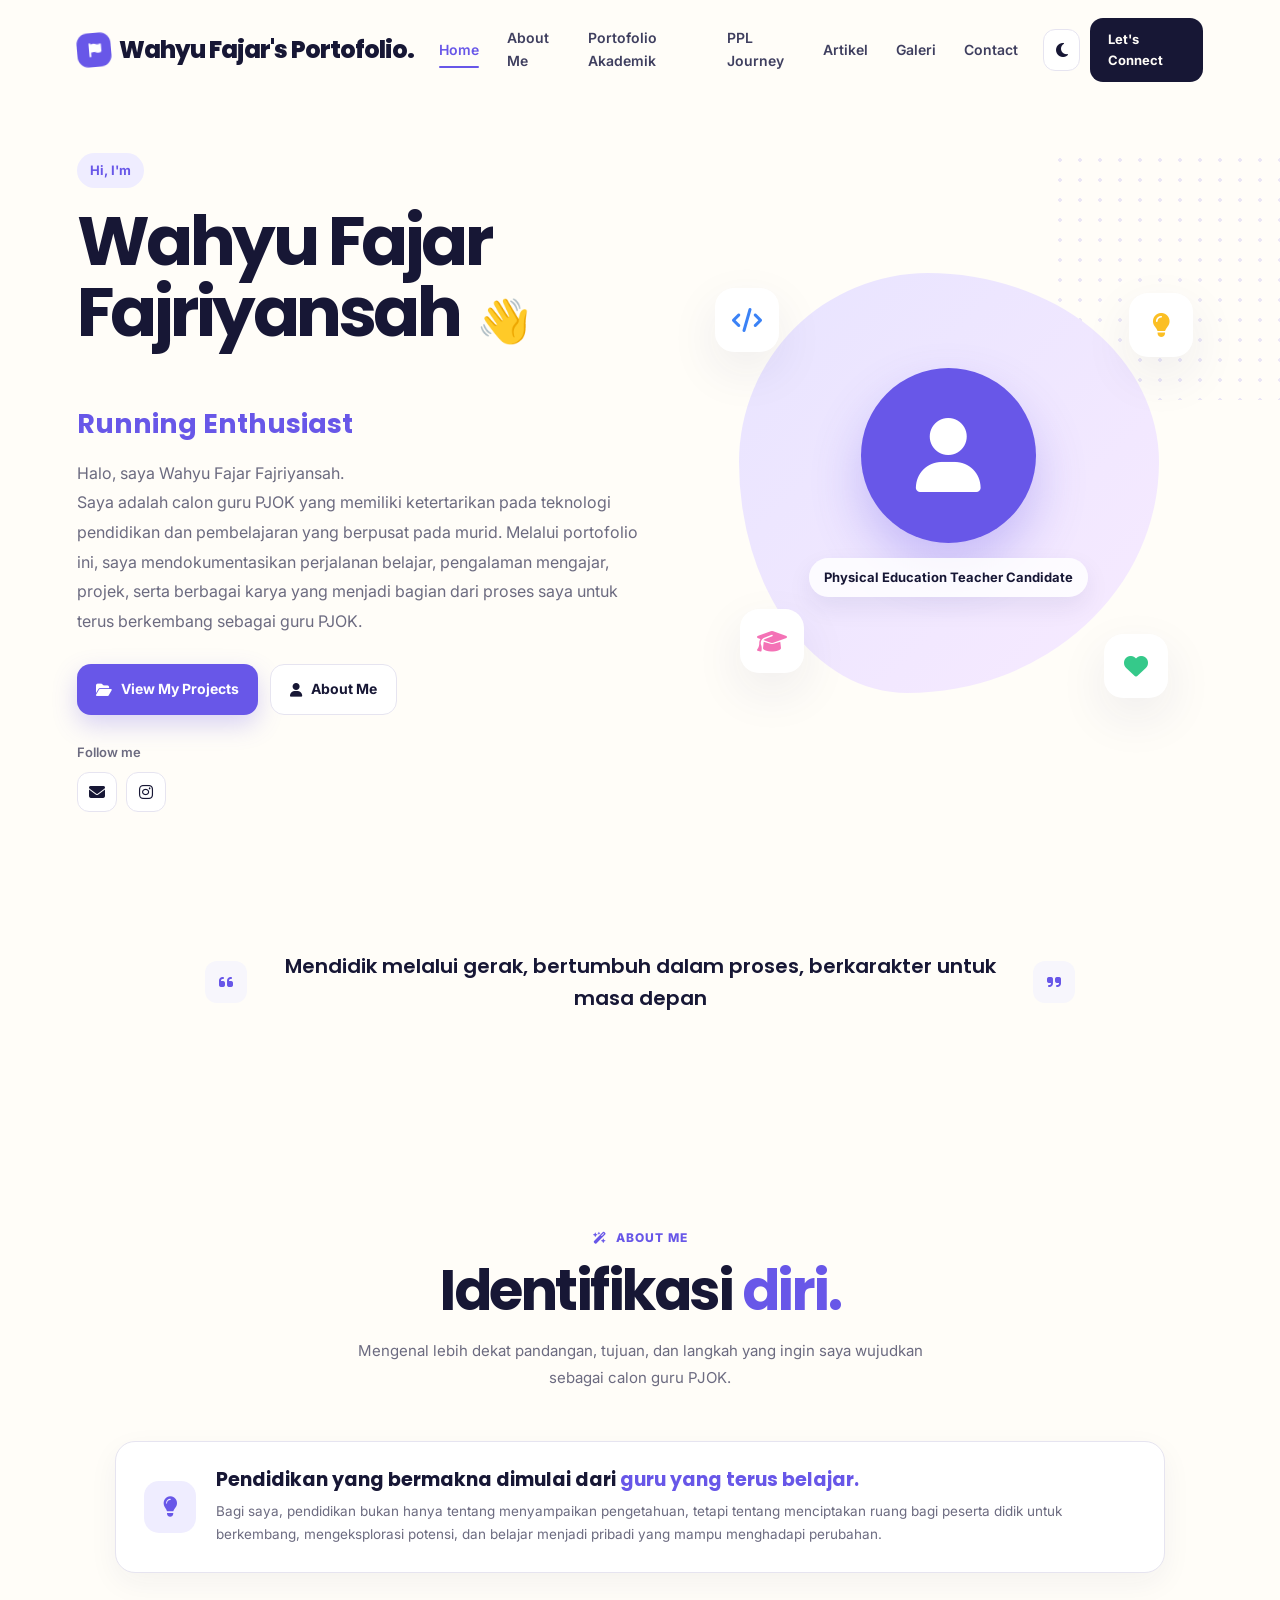
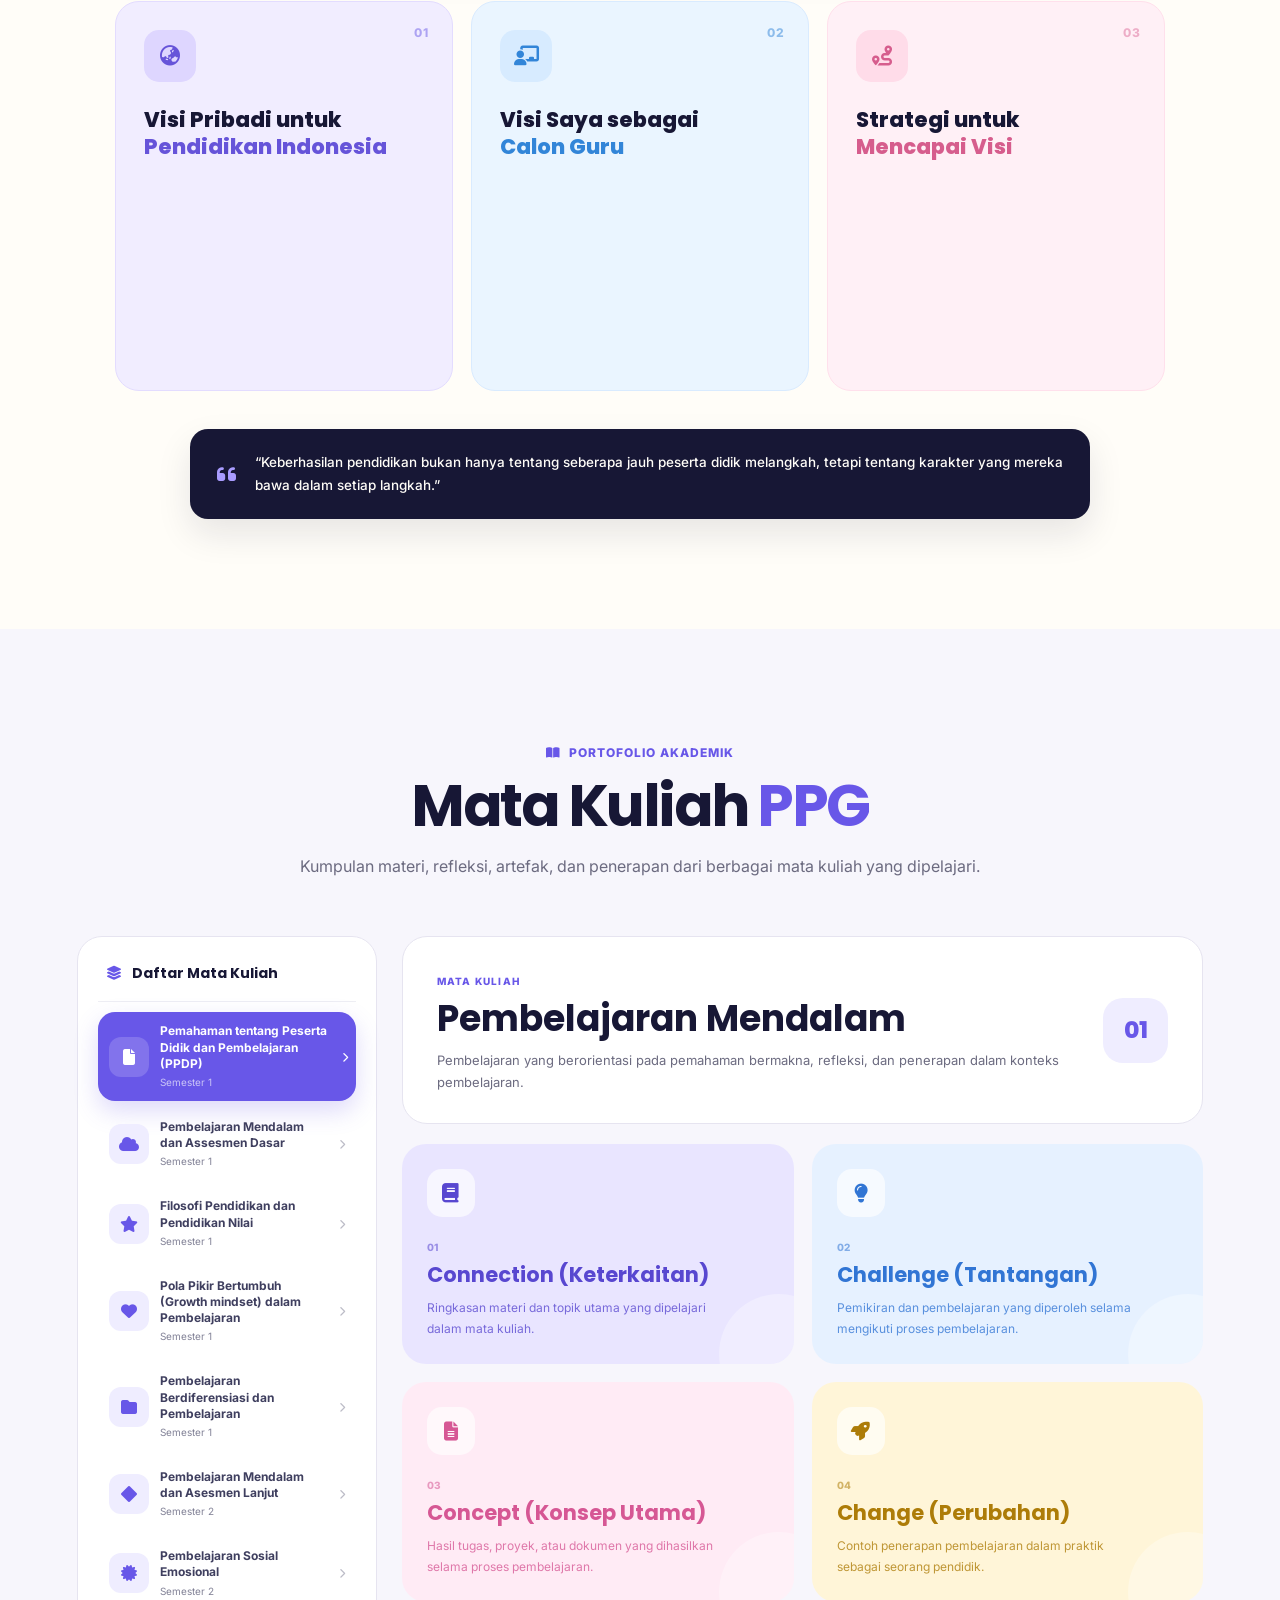
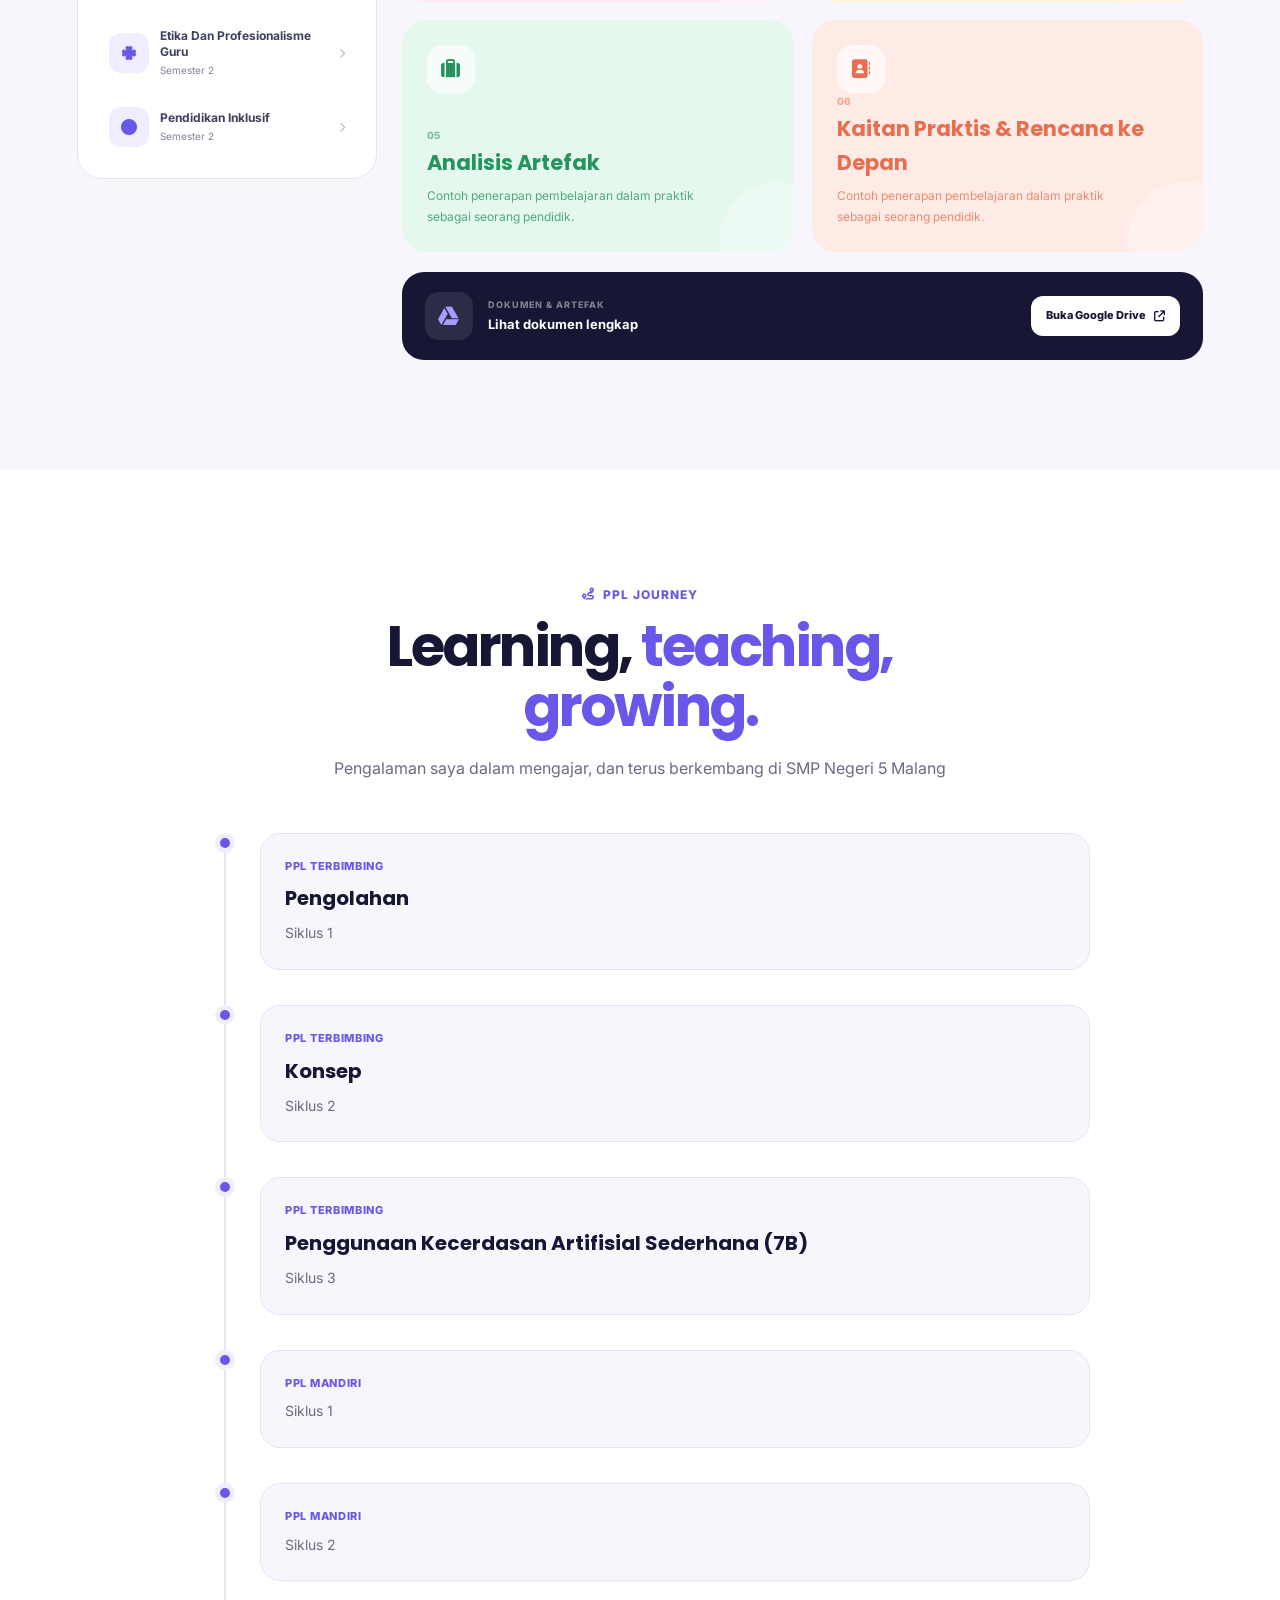
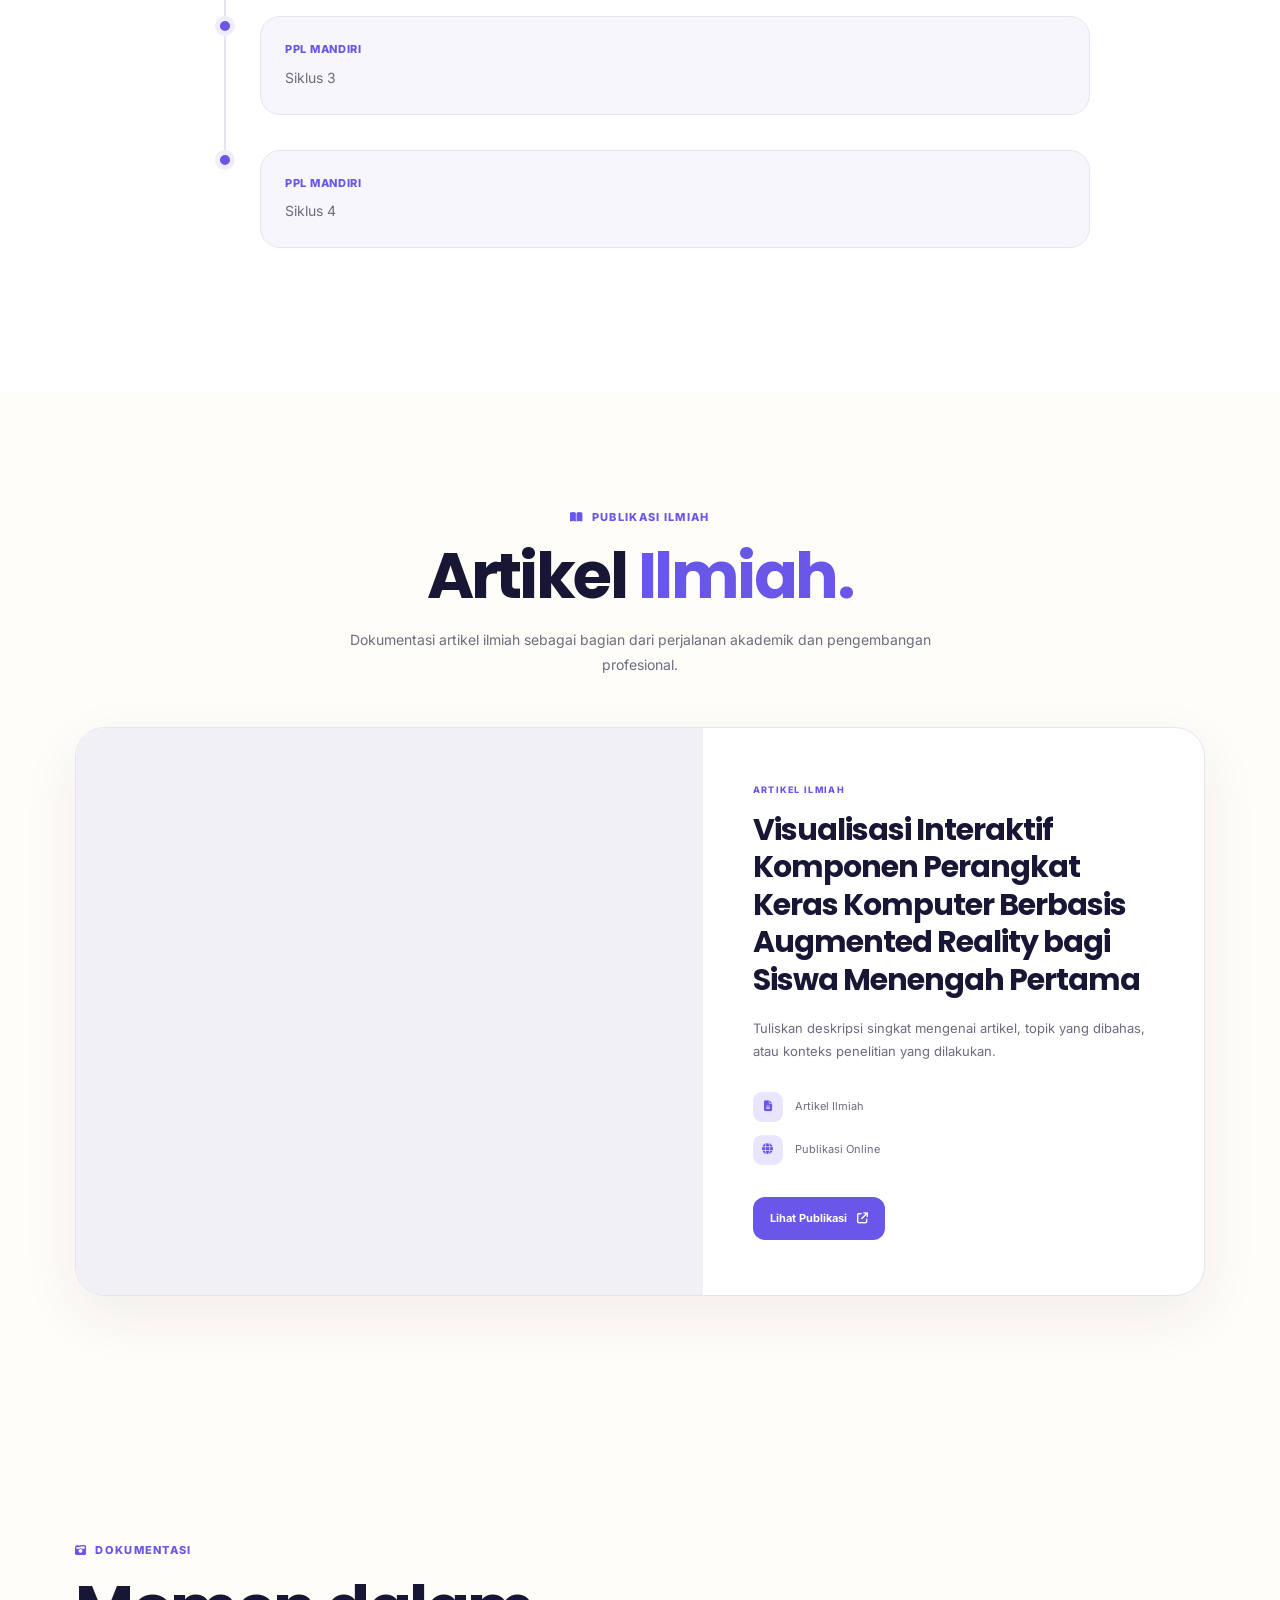
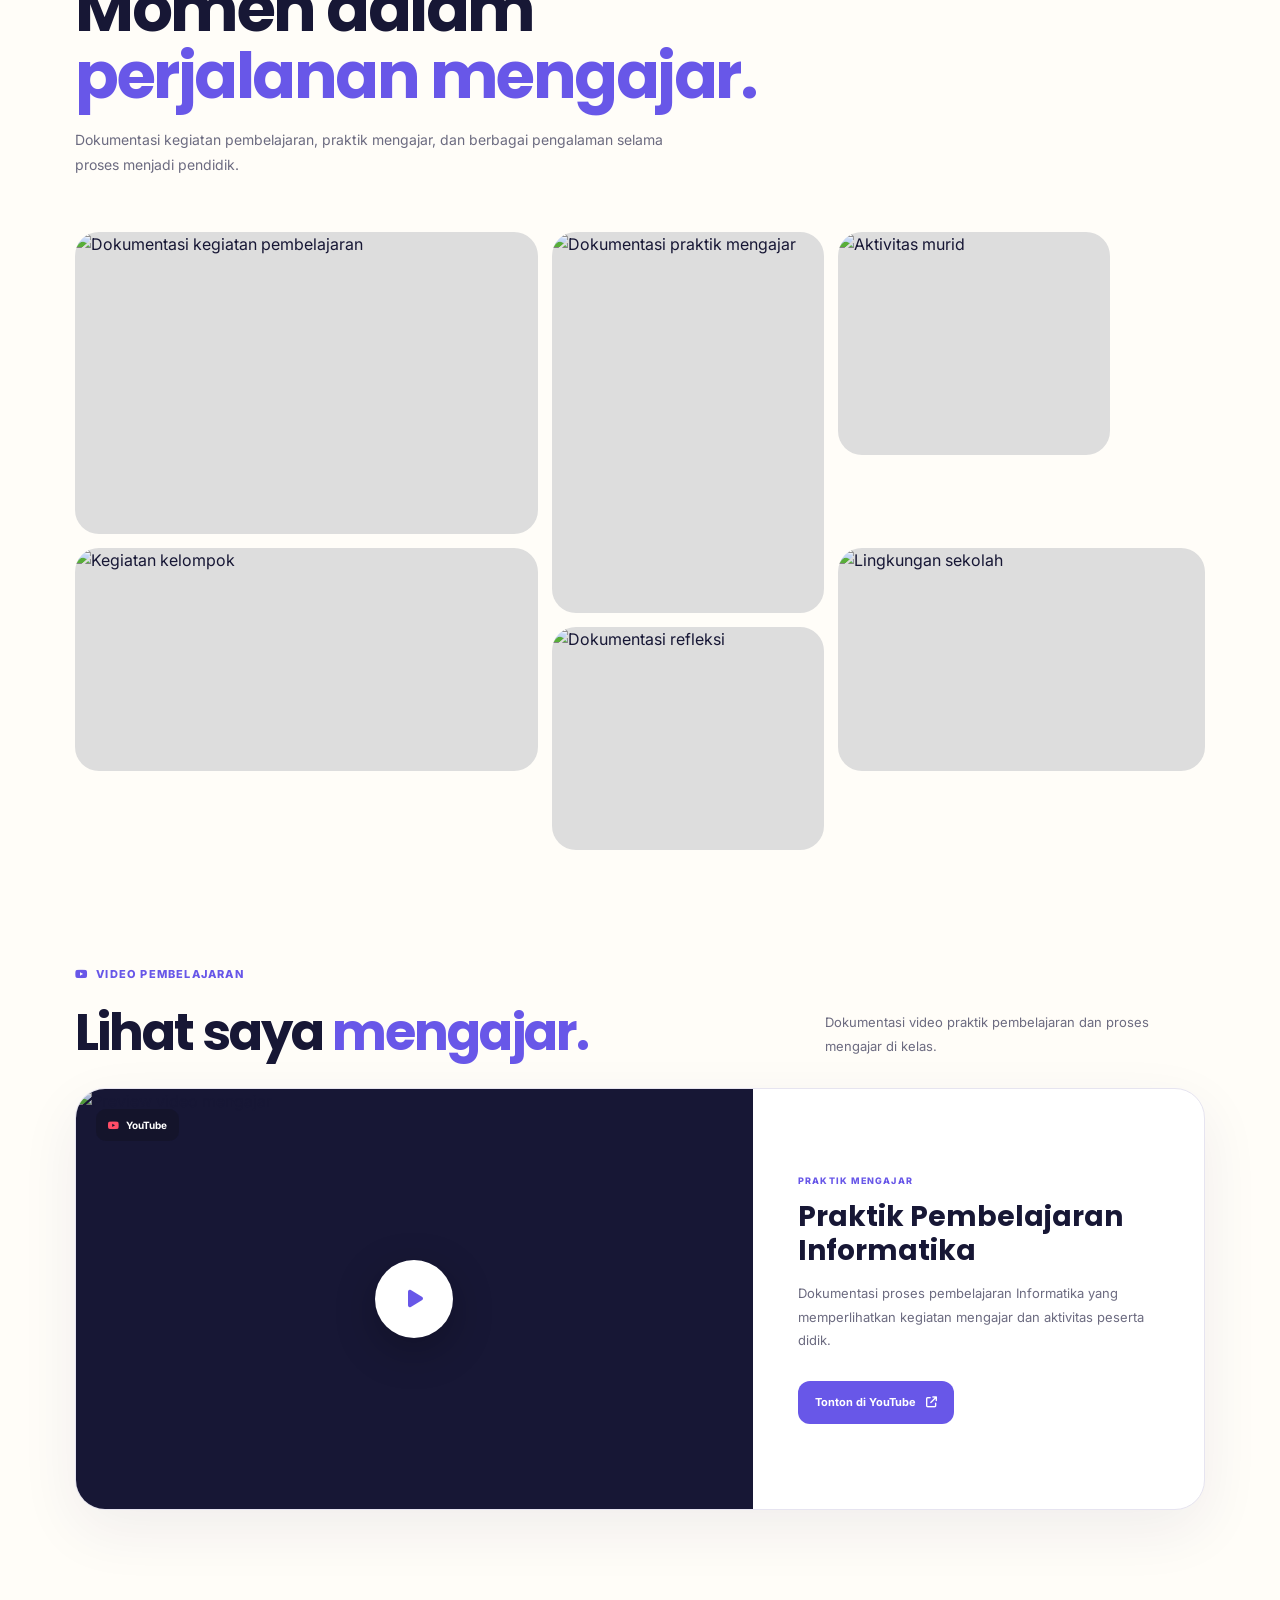
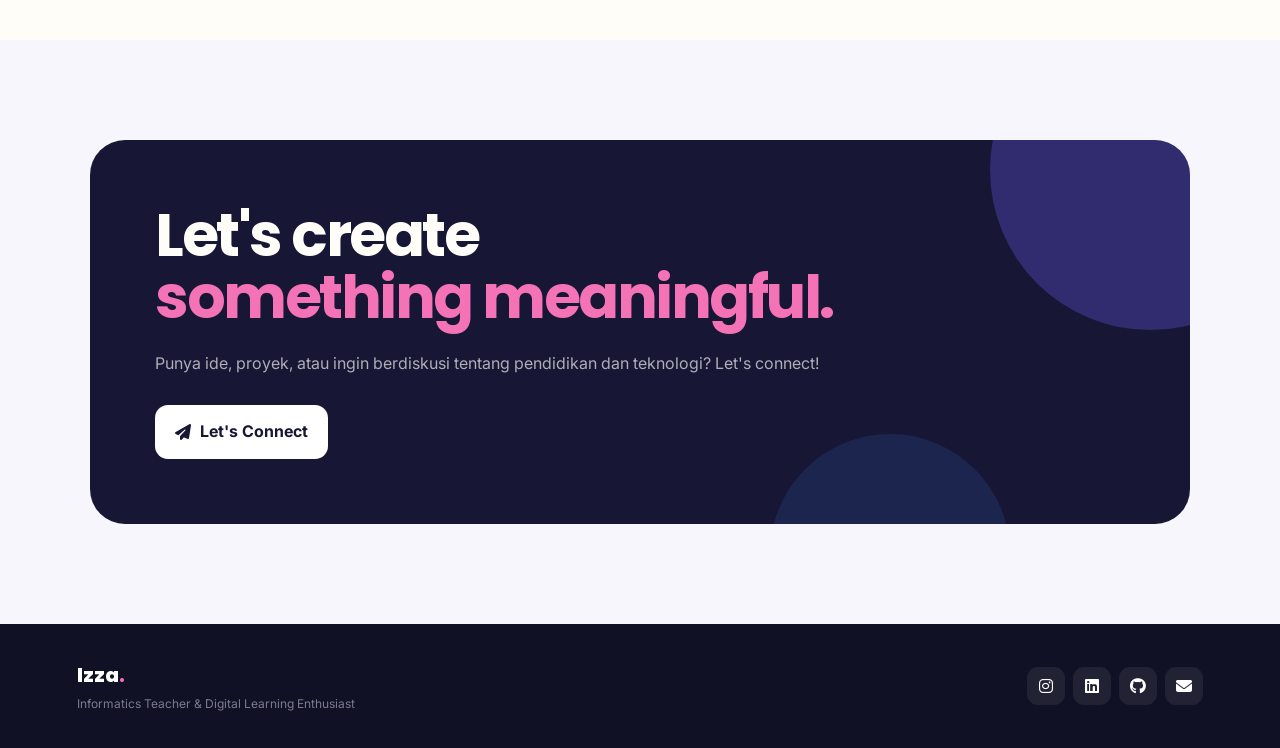
==== commit 006d1228: "merubah isi" ====
--- a/index.html
+++ b/index.html
@@ -891,7 +891,7 @@
 
                     Pengalaman saya dalam
                     mengajar, dan terus berkembang
-                    di SMP Negeri 28 Malang
+                    di SMP Negeri 5 Malang
 
                 </p>
 
@@ -917,7 +917,7 @@
                         </span>
 
                         <h3>
-                            Pengolahan Dokumen dan Presentasi menggunakan Canva (7B)
+                            Pengolahan 
                         </h3>
 
                         <p>
@@ -946,7 +946,7 @@
                         </span>
 
                         <h3>
-                            Konsep Kecerdasan Artifisial (7B)
+                            Konsep 
                         </h3>
 
                         <p>
@@ -2022,7 +2022,8 @@
                     "Menyeimbangkan ketegasan dalam menegakkan aturan dengan empati, menghadapi tekanan dari orang tua, dan menjaga kejujuran dalam pengambilan keputusan.",
 
                 artefak:
-                    "Kode etik guru, integritas, tanggung jawab moral, keadilan, keteladanan, kerahasiaan, dan pengambilan keputusan etis."
+                    "Kode etik guru, integritas, tanggung jawab moral, keadilan, keteladanan, kerahasiaan, dan pengambilan keputusan etis.",
+                
                 penerapan:
                     "Membiasakan sikap jujur dan objektif, menjaga batas profesional, menyelesaikan permasalahan melalui pendekatan dialogis, serta menjadikan etika sebagai dasar setiap tindakan.",
 
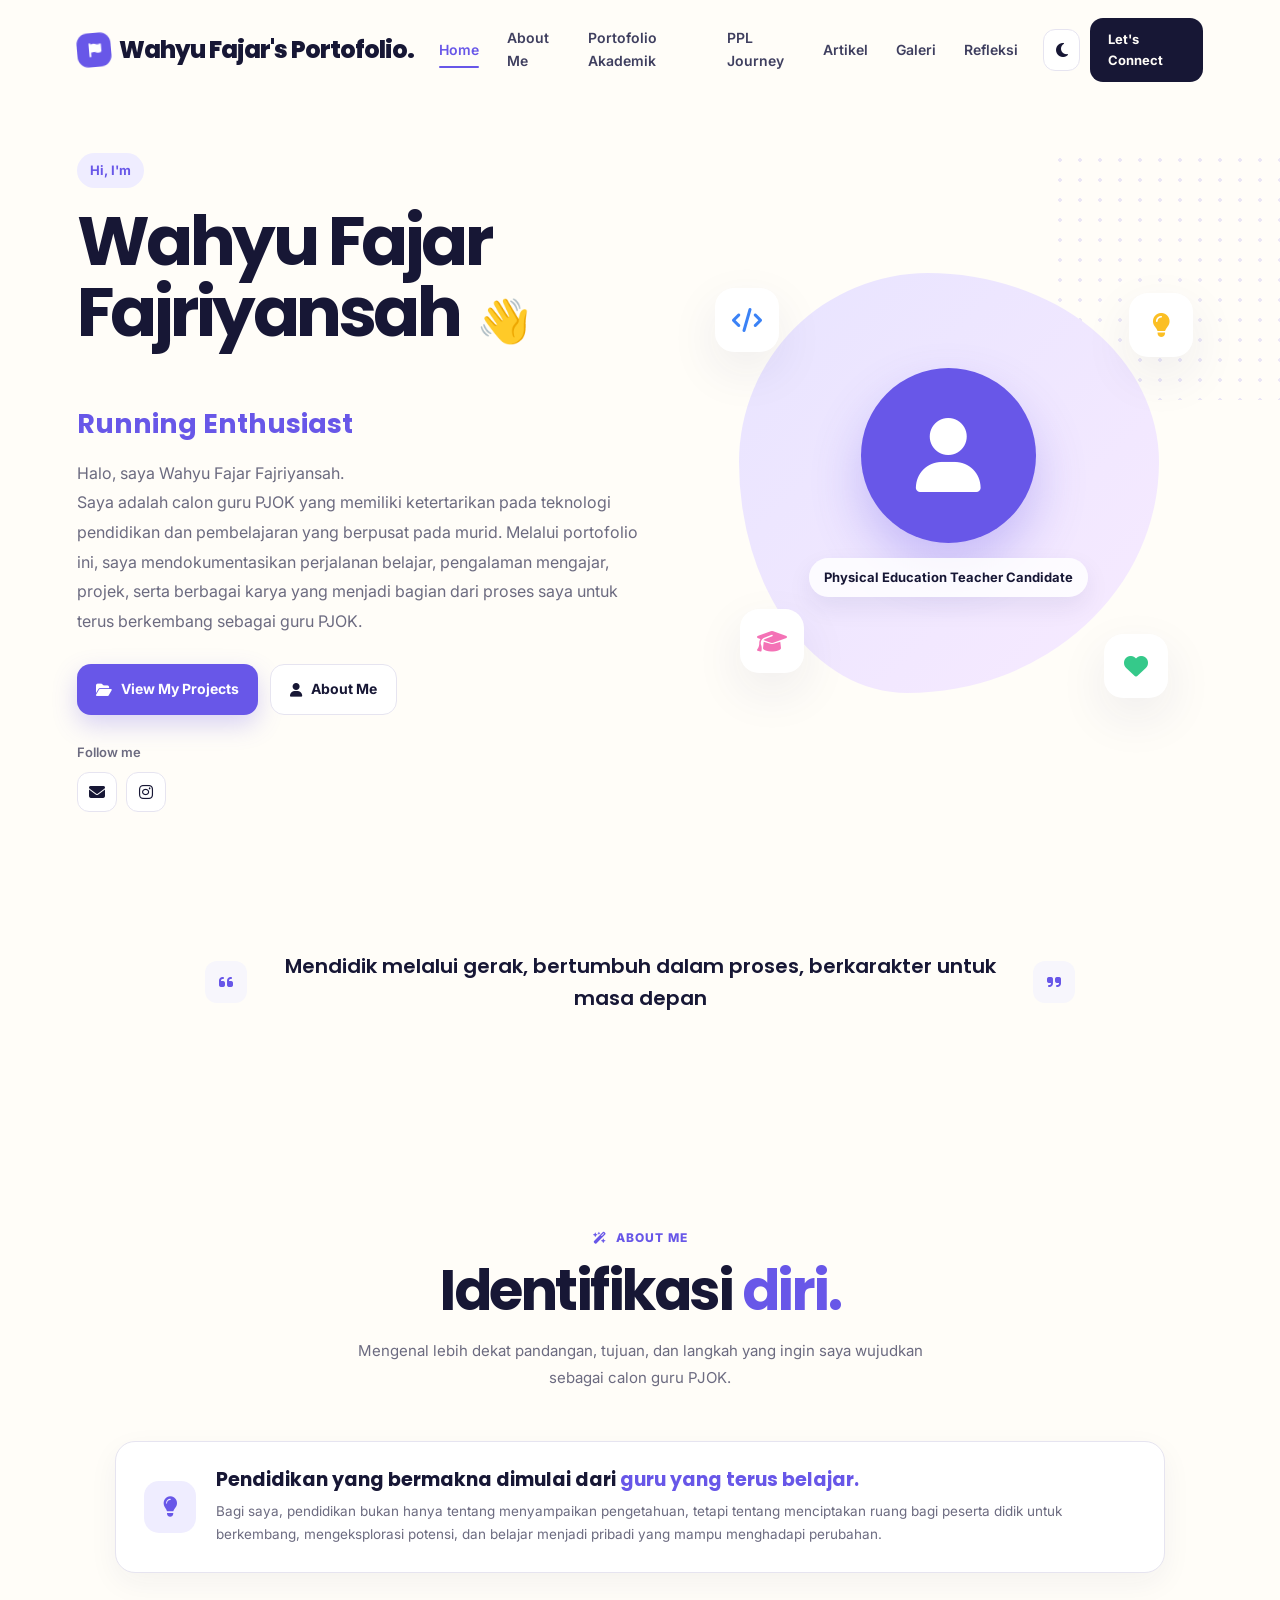
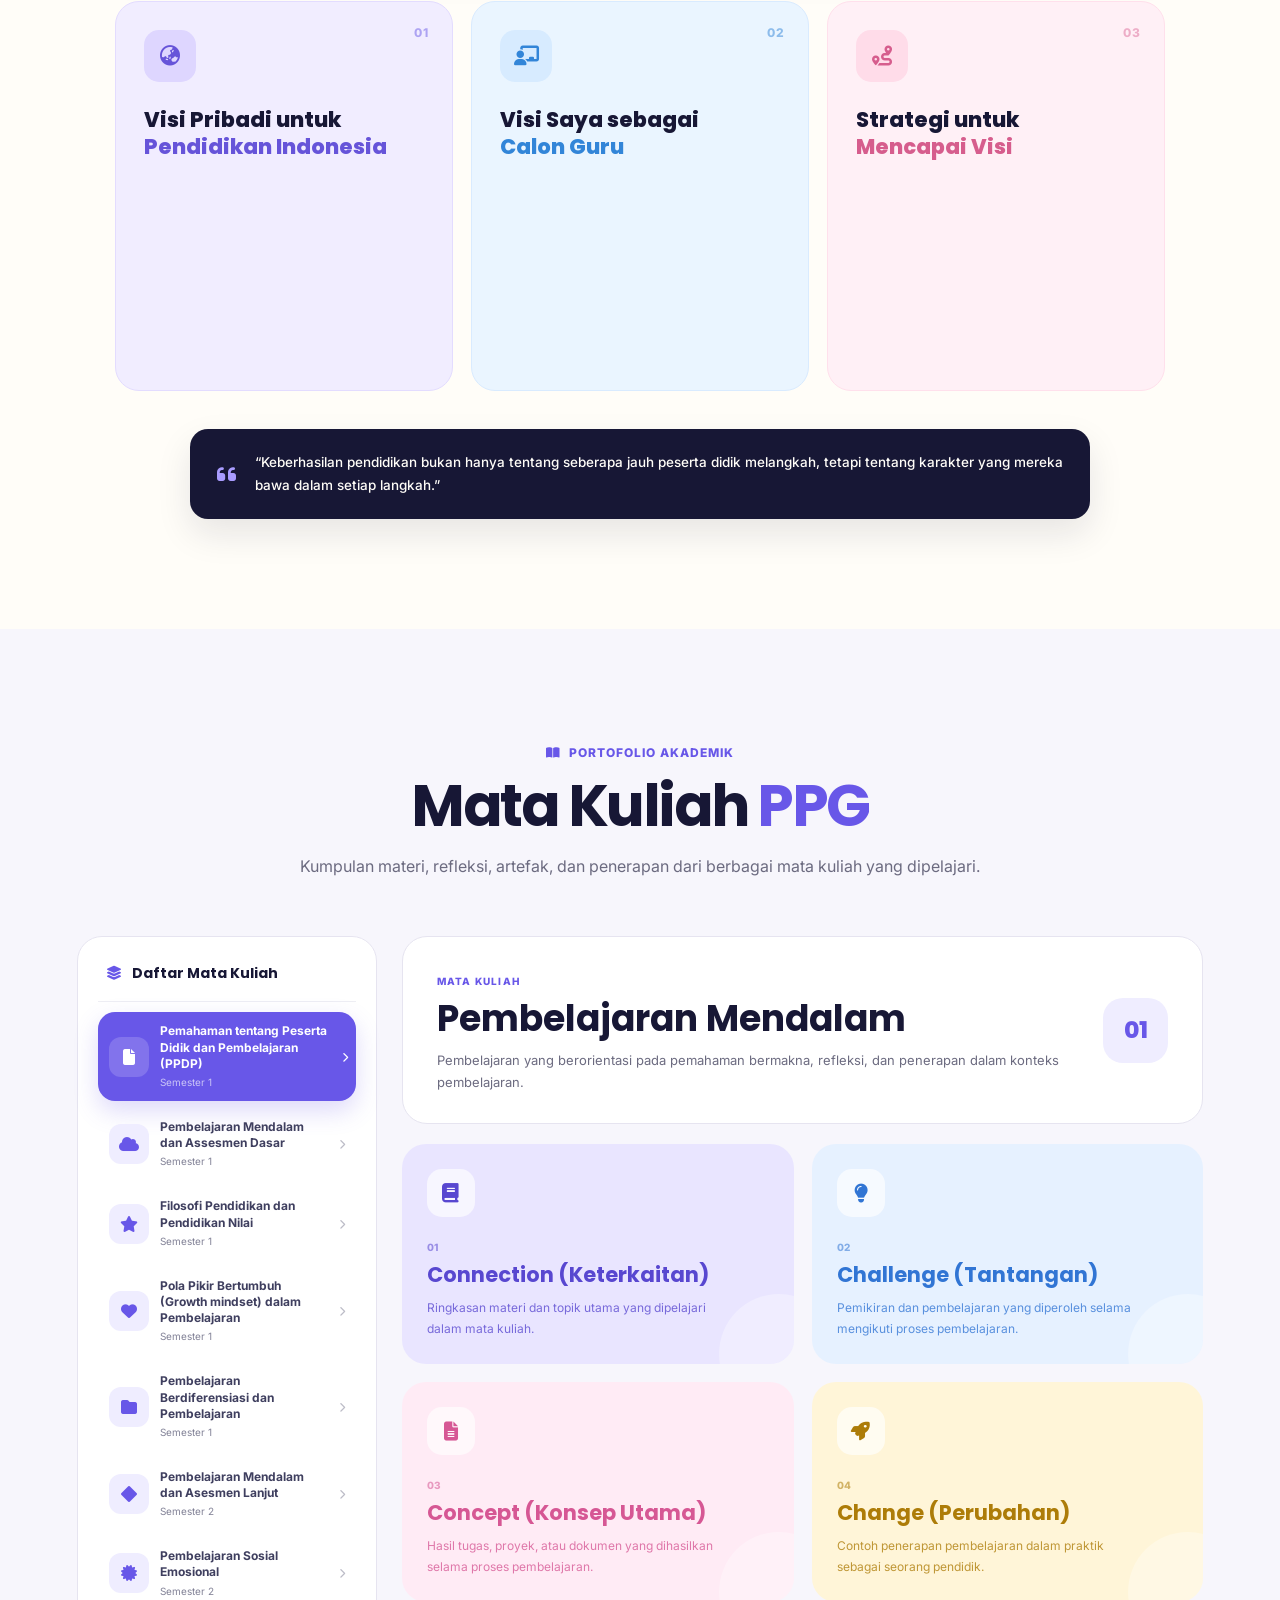
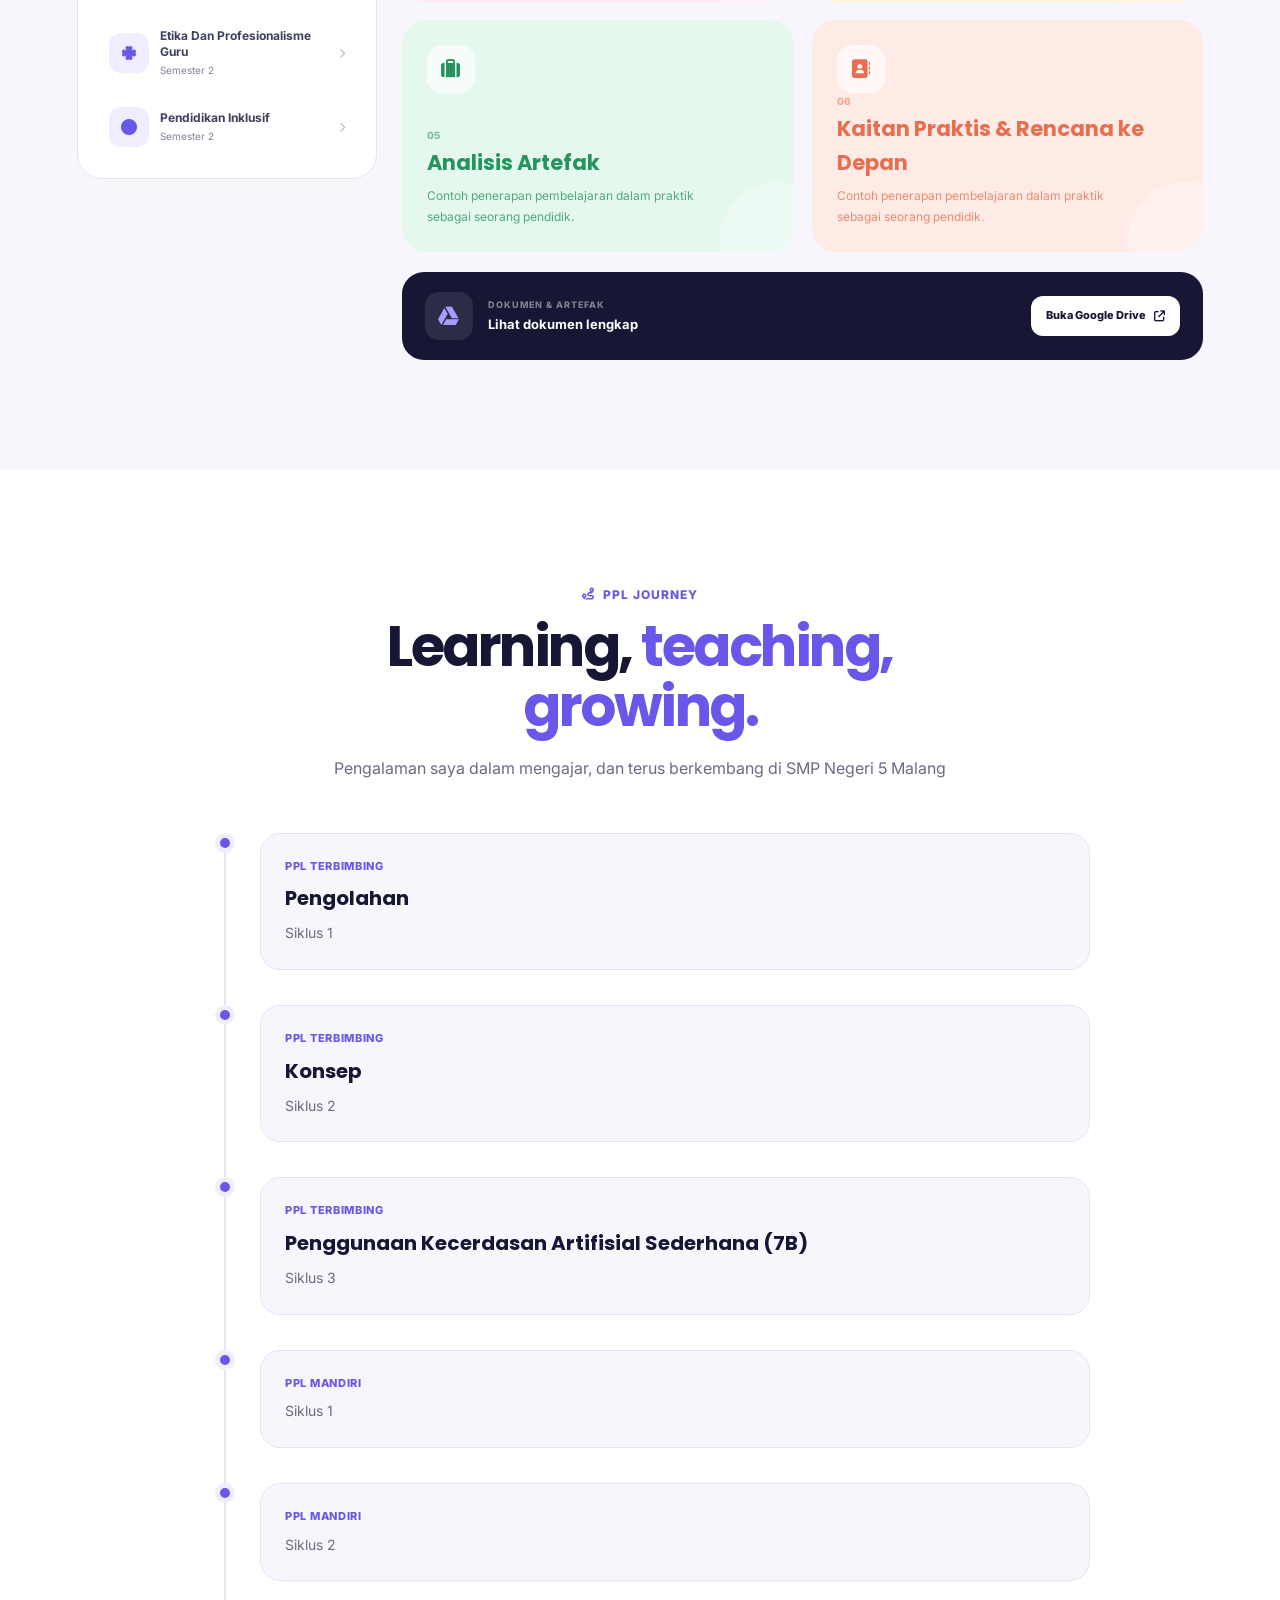
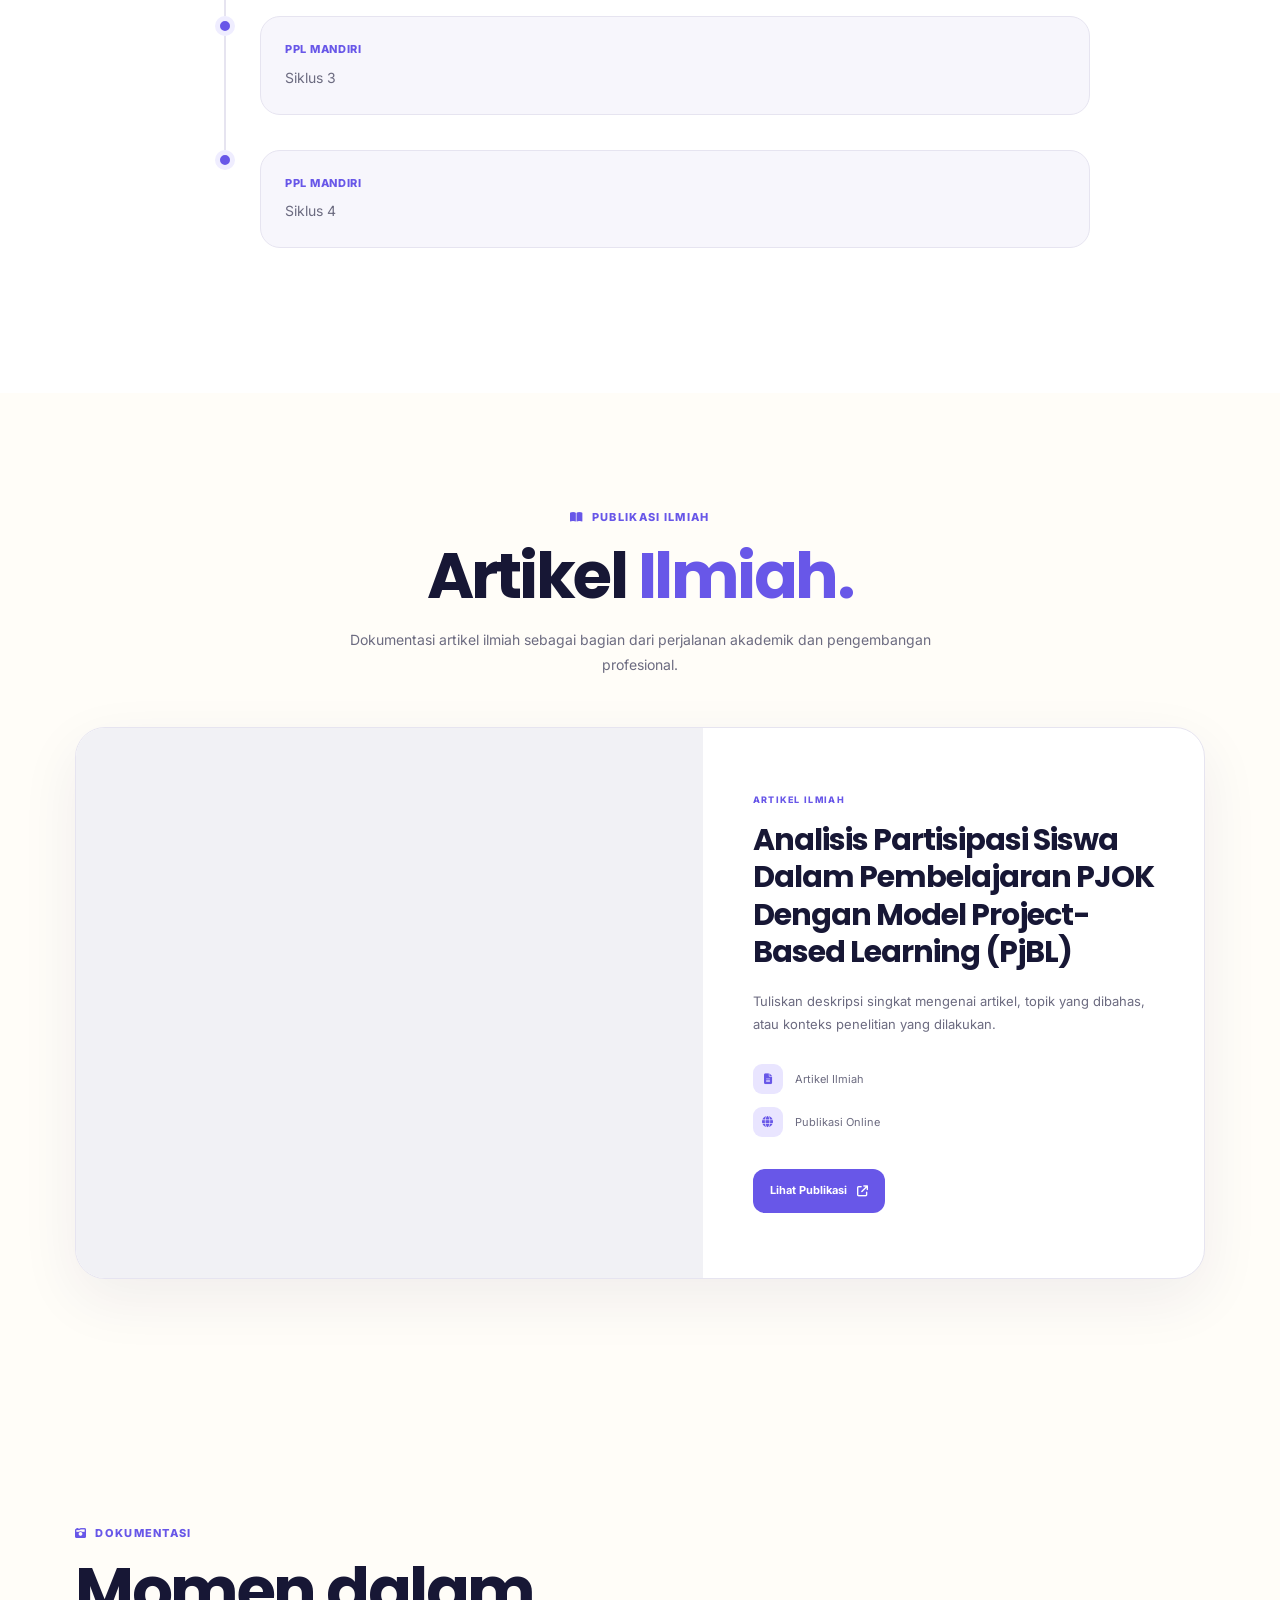
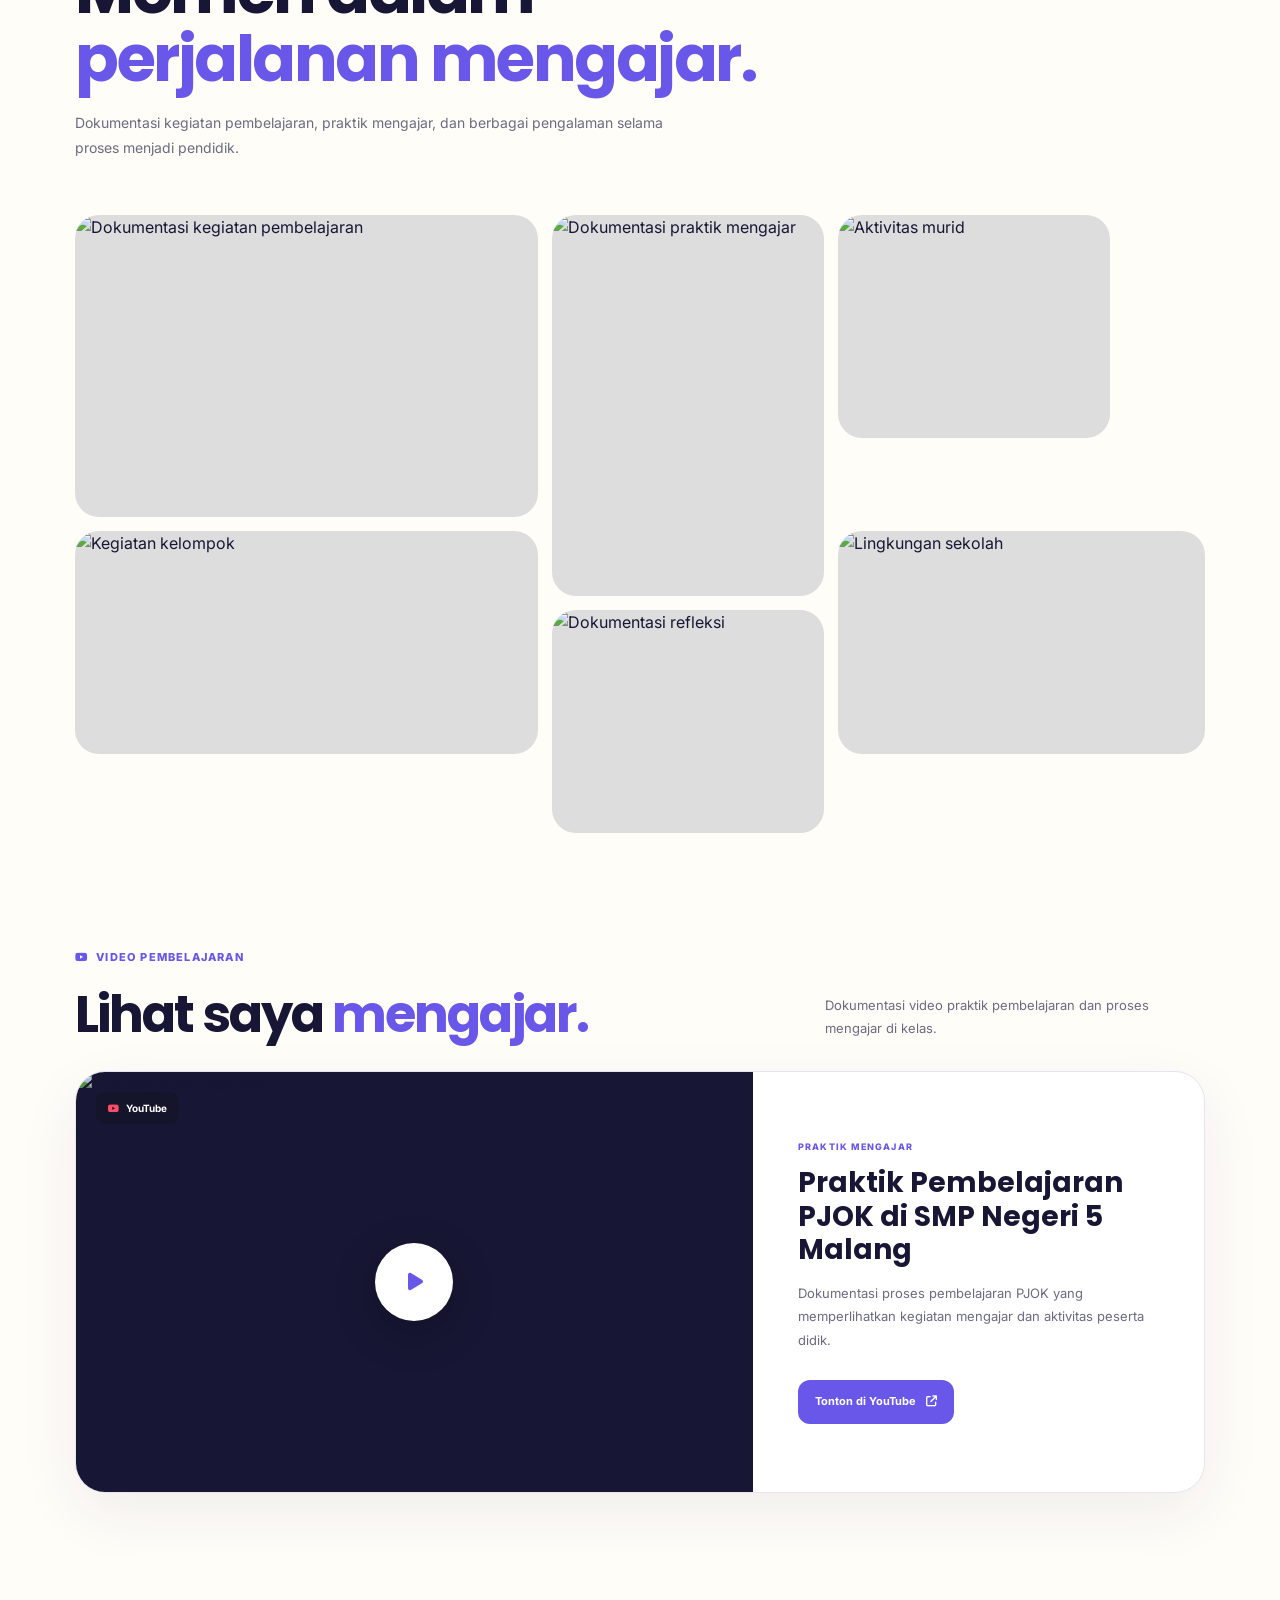
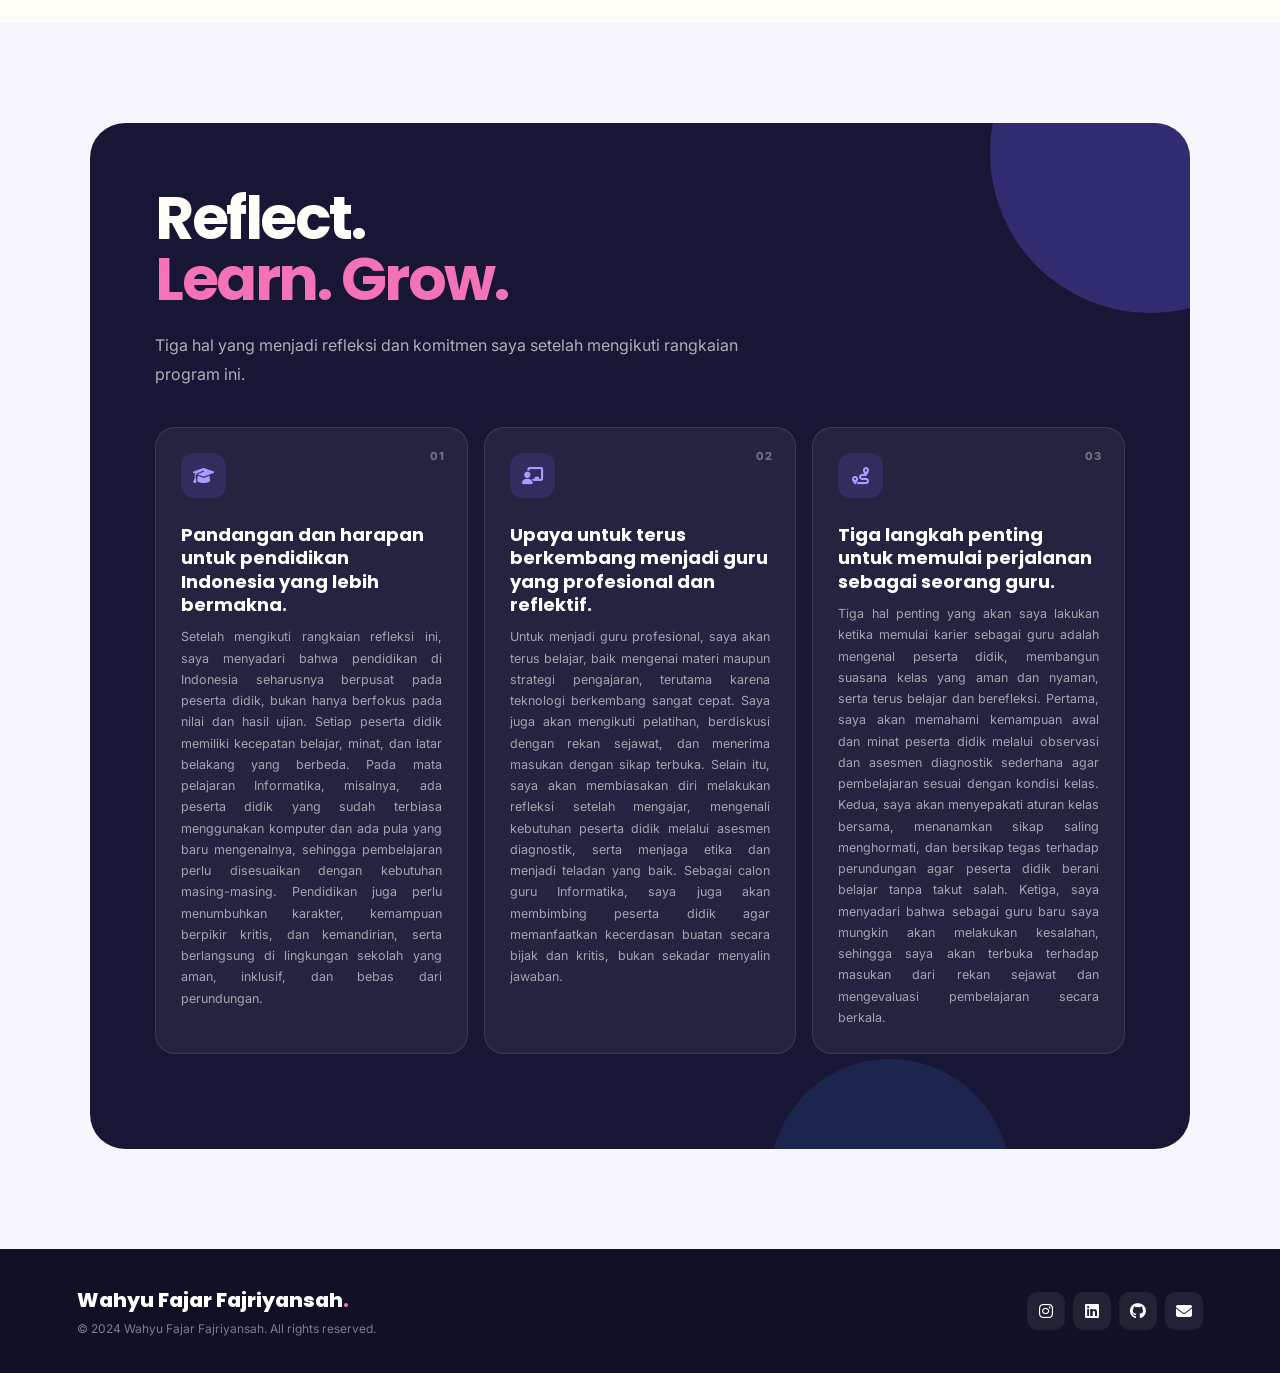
==== commit 697de12d: "merubah isi" ====
--- a/index.html
+++ b/index.html
@@ -78,7 +78,7 @@
                 </a>
 
                 <a href="#contact">
-                    Contact
+                    Refleksi
                 </a>
 
             </div>
@@ -1127,7 +1127,7 @@
 
                 <!-- PREVIEW PDF -->
                 <div class="publication-pdf">
-                    <iframe src="https://jurnalp4i.com/index.php/edutech/article/view/14377/9959"
+                    <iframe src="https://journal.unpas.ac.id/index.php/pendas/article/view/66098/38455"
                         title="Preview Artikel Ilmiah">
                     </iframe>
 
@@ -1141,9 +1141,7 @@
                     </span>
 
                     <h3>
-                        Visualisasi Interaktif Komponen Perangkat Keras
-                        Komputer Berbasis Augmented Reality bagi Siswa
-                        Menengah Pertama
+                        Analisis Partisipasi Siswa Dalam Pembelajaran PJOK Dengan Model Project-Based Learning (PjBL)
                     </h3>
 
                     <p>
@@ -1164,7 +1162,7 @@
                         </div>
                     </div>
 
-                    <a href="https://jurnalp4i.com/index.php/edutech/article/view/14377" target="_blank"
+                    <a href="https://journal.unpas.ac.id/index.php/pendas/article/view/66098" target="_blank"
                         rel="noopener noreferrer" class="publication-button">
                         Lihat Publikasi
                         <i class="fa-solid fa-arrow-up-right-from-square"></i>
@@ -1391,7 +1389,7 @@
                         <img src="https://img.youtube.com/vi/VIDEO_ID/maxresdefault.jpg" alt="Preview video mengajar">
 
 
-                        <a href="https://www.youtube.com/watch?v=VIDEO_ID" target="_blank" rel="noopener noreferrer"
+                        <a href="https://www.youtube.com/" target="_blank" rel="noopener noreferrer"
                             class="play-button" aria-label="Tonton video">
 
                             <i class="fa-solid fa-play"></i>
@@ -1421,12 +1419,12 @@
 
 
                         <h3>
-                            Praktik Pembelajaran Informatika
+                            Praktik Pembelajaran PJOK di SMP Negeri 5 Malang
                         </h3>
 
 
                         <p>
-                            Dokumentasi proses pembelajaran Informatika
+                            Dokumentasi proses pembelajaran PJOK
                             yang memperlihatkan kegiatan mengajar dan
                             aktivitas peserta didik.
                         </p>
@@ -1451,47 +1449,121 @@
         </section>
 
 
+
         <!-- ==============================
              CONTACT
         ============================== -->
 
-        <section class="contact" id="contact">
+ <section class="contact" id="contact">
 
             <div class="contact-box">
 
                 <div class="contact-content">
 
                     <h2>
-
-                        Let's create
-
+                        Reflect.
                         <br>
-
-                        <span>
-                            something meaningful.
-                        </span>
-
+                        <span>Learn. Grow.</span>
                     </h2>
 
-
                     <p>
-
-                        Punya ide, proyek, atau ingin berdiskusi
-                        tentang pendidikan dan teknologi?
-                        Let's connect!
-
+                        Tiga hal yang menjadi refleksi dan komitmen saya
+                        setelah mengikuti rangkaian program ini.
                     </p>
 
-
-                    <a href="https://t.me/fildzahzi" target="_blank" class="contact-button">
-
-                        <i class="fa-solid fa-paper-plane"></i>
-
-                        Let's Connect
-
-                    </a>
-
-                </div>
+                </div>
+
+
+                <!-- 3 REFLECTION CARDS -->
+                <div class="contact-cards">
+
+                    <!-- CARD 01 -->
+                    <div class="contact-card">
+                        <span class="contact-card-number">01</span>
+
+                        <div class="contact-card-icon">
+                            <i class="fa-solid fa-graduation-cap"></i>
+                        </div>
+
+                        <h3>
+                            Pandangan dan harapan untuk pendidikan
+                            Indonesia yang lebih bermakna.
+                        </h3>
+
+                        <p>
+
+                            Setelah mengikuti rangkaian refleksi ini, saya menyadari bahwa pendidikan di Indonesia
+                            seharusnya berpusat pada peserta didik, bukan hanya berfokus pada nilai dan hasil ujian.
+                            Setiap peserta didik memiliki kecepatan belajar, minat, dan latar belakang yang berbeda.
+                            Pada mata pelajaran Informatika, misalnya, ada peserta didik yang sudah terbiasa menggunakan
+                            komputer dan ada pula yang baru mengenalnya, sehingga pembelajaran perlu disesuaikan dengan
+                            kebutuhan masing-masing. Pendidikan juga perlu menumbuhkan karakter, kemampuan berpikir
+                            kritis, dan kemandirian, serta berlangsung di lingkungan sekolah yang aman, inklusif, dan
+                            bebas dari perundungan.
+                        </p>
+                    </div>
+
+
+                    <!-- CARD 02 -->
+                    <div class="contact-card">
+                        <span class="contact-card-number">02</span>
+
+                        <div class="contact-card-icon">
+                            <i class="fa-solid fa-chalkboard-user"></i>
+                        </div>
+
+                        <h3>
+                            Upaya untuk terus berkembang menjadi
+                            guru yang profesional dan reflektif.
+                        </h3>
+
+                        <p>
+                            Untuk menjadi guru profesional, saya akan terus belajar, baik mengenai materi maupun
+                            strategi pengajaran, terutama karena teknologi berkembang sangat cepat. Saya juga akan
+                            mengikuti pelatihan, berdiskusi dengan rekan sejawat, dan menerima masukan dengan sikap
+                            terbuka. Selain itu, saya akan membiasakan diri melakukan refleksi setelah mengajar,
+                            mengenali kebutuhan peserta didik melalui asesmen diagnostik, serta menjaga etika dan
+                            menjadi teladan yang baik. Sebagai calon guru Informatika, saya juga akan membimbing peserta
+                            didik agar memanfaatkan kecerdasan buatan secara bijak dan kritis, bukan sekadar menyalin
+                            jawaban.
+                        </p>
+                    </div>
+
+
+                    <!-- CARD 03 -->
+                    <div class="contact-card">
+                        <span class="contact-card-number">03</span>
+
+                        <div class="contact-card-icon">
+                            <i class="fa-solid fa-route"></i>
+                        </div>
+
+                        <h3>
+                            Tiga langkah penting untuk memulai
+                            perjalanan sebagai seorang guru.
+                        </h3>
+
+                        <p>
+                            Tiga hal penting yang akan saya lakukan ketika memulai karier sebagai guru adalah mengenal
+                            peserta didik, membangun suasana kelas yang aman dan nyaman, serta terus belajar dan
+                            berefleksi. Pertama, saya akan memahami kemampuan awal dan minat peserta didik melalui
+                            observasi dan asesmen diagnostik sederhana agar pembelajaran sesuai dengan kondisi kelas.
+                            Kedua, saya akan menyepakati aturan kelas bersama, menanamkan sikap saling menghormati, dan
+                            bersikap tegas terhadap perundungan agar peserta didik berani belajar tanpa takut salah.
+                            Ketiga, saya menyadari bahwa sebagai guru baru saya mungkin akan melakukan kesalahan,
+                            sehingga saya akan terbuka terhadap masukan dari rekan sejawat dan mengevaluasi pembelajaran
+                            secara berkala.
+                        </p>
+                    </div>
+
+                </div>
+
+
+                <!-- CONNECT BUTTON -->
+                <!-- <a href="" target="_blank" rel="noopener noreferrer" class="contact-button"> -->
+                    <!-- <i class="fa-solid fa-paper-plane"></i> -->
+                    
+                </a> 
 
             </div>
 
@@ -1515,15 +1587,14 @@
 
                 <div class="footer-logo">
 
-                    Izza<span>.</span>
+                    Wahyu Fajar Fajriyansah<span>.</span>
 
                 </div>
 
 
                 <p>
 
-                    Informatics Teacher &
-                    Digital Learning Enthusiast
+                    &copy; 2024 Wahyu Fajar Fajriyansah. All rights reserved.
 
                 </p>
 
--- a/css/style.css
+++ b/css/style.css
@@ -2082,6 +2082,7 @@
 
 }
 
+
 /* =========================
    CONTACT
    ========================= */
@@ -2167,6 +2168,214 @@
     background: var(--purple);
     color: #fff;
     transform: translateY(-3px);
+}
+
+
+/* CONTACT — 3 REFLECTION CARDS */
+
+.contact-content {
+    max-width: 700px;
+    position: relative;
+    z-index: 2;
+
+    margin-bottom: 38px;
+}
+
+.contact-content h2 {
+    font-family: "Poppins", sans-serif;
+    font-size: clamp(38px, 5vw, 60px);
+    line-height: 1.03;
+    letter-spacing: -2.5px;
+    margin-bottom: 20px;
+}
+
+.contact-content h2 span {
+    color: var(--pink);
+}
+
+.contact-content p {
+    max-width: 620px;
+
+    color: rgba(255, 255, 255, .65);
+    line-height: 1.8;
+    margin: 0;
+}
+
+
+/* CARDS contact */
+
+.contact-cards {
+    position: relative;
+    z-index: 2;
+
+    display: grid;
+    grid-template-columns: repeat(3, 1fr);
+
+    gap: 16px;
+
+    margin-bottom: 30px;
+}
+
+.contact-card {
+    position: relative;
+
+    min-height: 230px;
+
+    padding: 25px;
+
+    border-radius: 20px;
+
+    background: rgba(255, 255, 255, .06);
+    border: 1px solid rgba(255, 255, 255, .10);
+
+    overflow: hidden;
+
+    transition:
+        transform .3s ease,
+        background .3s ease,
+        border-color .3s ease;
+}
+
+.contact-card:hover {
+    transform: translateY(-5px);
+
+    background: rgba(255, 255, 255, .09);
+    border-color: rgba(255, 255, 255, .18);
+}
+
+
+/* NUMBER */
+
+.contact-card-number {
+    position: absolute;
+
+    top: 20px;
+    right: 22px;
+
+    color: rgba(255, 255, 255, .35);
+
+    font-size: 11px;
+    font-weight: 800;
+    letter-spacing: 1px;
+}
+
+
+/* ICON */
+
+.contact-card-icon {
+    width: 45px;
+    height: 45px;
+
+    display: flex;
+    align-items: center;
+    justify-content: center;
+
+    margin-bottom: 25px;
+
+    border-radius: 13px;
+
+    background: rgba(104, 87, 232, .18);
+    color: #a99cff;
+
+    font-size: 17px;
+}
+
+
+/* TITLE */
+
+.contact-card h3 {
+    margin: 0 0 10px;
+
+    font-family: "Poppins", sans-serif;
+
+    color: white;
+
+    font-size: 18px;
+    line-height: 1.3;
+}
+
+
+/* DESCRIPTION */
+
+.contact-card p {
+    margin: 0;
+
+    color: rgba(255, 255, 255, .58);
+    text-align: justify;
+    font-size: 12.5px;
+    line-height: 1.7;
+}
+
+
+/* CONNECT BUTTON contact */
+
+.contact-button {
+    position: relative;
+    z-index: 2;
+
+    display: inline-flex;
+    align-items: center;
+    gap: 9px;
+
+    background: #fff;
+    color: #171735;
+
+    padding: 14px 20px;
+
+    border-radius: 13px;
+
+    text-decoration: none;
+
+    font-weight: 700;
+
+    transition: .25s;
+}
+
+.contact-button:hover {
+    background: var(--purple);
+    color: #fff;
+
+    transform: translateY(-3px);
+}
+
+
+/* RESPONSIVE */
+
+@media (max-width: 850px) {
+
+    .contact-box {
+        padding: 45px;
+    }
+
+    .contact-cards {
+        grid-template-columns: 1fr;
+    }
+
+    .contact-card {
+        min-height: auto;
+    }
+}
+
+
+@media (max-width: 550px) {
+
+    .contact {
+        padding: 75px 5%;
+    }
+
+    .contact-box {
+        padding: 32px 24px;
+        border-radius: 25px;
+    }
+
+    .contact-content h2 {
+        font-size: 40px;
+        letter-spacing: -2px;
+    }
+
+    .contact-card {
+        padding: 22px;
+    }
 }
 
 /* =====================================================
@@ -3233,4 +3442,209 @@
     .btn-secondary {
         width: 100%;
     }
+}
+/* =====================================================
+   DARK MODE - PORTOFOLIO MATA KULIAH
+   ===================================================== */
+
+body.dark-mode .mk-section {
+    background: #151522;
+    color: #ffffff;
+}
+
+/* Heading */
+body.dark-mode .mk-heading h2 {
+    color: #ffffff;
+}
+
+body.dark-mode .mk-heading p {
+    color: rgba(255, 255, 255, .65);
+}
+
+body.dark-mode .mk-label {
+    color: #a99cff;
+}
+
+/* Sidebar */
+body.dark-mode .mk-sidebar {
+    background: #202033;
+    border-color: rgba(255, 255, 255, .08);
+}
+
+body.dark-mode .mk-sidebar-title {
+    color: #ffffff;
+    border-color: rgba(255, 255, 255, .08);
+}
+
+body.dark-mode .mk-sidebar-title i {
+    color: #a99cff;
+}
+
+/* List item */
+body.dark-mode .mk-item {
+    color: rgba(255, 255, 255, .75);
+}
+
+body.dark-mode .mk-item:hover {
+    background: rgba(104, 87, 232, .12);
+}
+
+body.dark-mode .mk-item-icon {
+    background: rgba(104, 87, 232, .15);
+    color: #a99cff;
+}
+
+/* Item aktif tetap ungu */
+body.dark-mode .mk-item.active {
+    background: #6857e8;
+    color: #ffffff;
+}
+
+body.dark-mode .mk-item.active .mk-item-icon {
+    background: rgba(255, 255, 255, .17);
+    color: #ffffff;
+}
+
+/* Course Header */
+body.dark-mode .mk-course-header {
+    background: #202033;
+    border-color: rgba(255, 255, 255, .08);
+}
+
+body.dark-mode .mk-course-header h3 {
+    color: #ffffff;
+}
+
+body.dark-mode .mk-course-header p {
+    color: rgba(255, 255, 255, .65);
+}
+
+body.dark-mode .mk-course-label {
+    color: #a99cff;
+}
+
+body.dark-mode .mk-course-number {
+    background: rgba(104, 87, 232, .18);
+    color: #a99cff;
+}
+
+/* Cards
+   Warna pastel tetap dipertahankan */
+body.dark-mode .card-purple {
+    background: #302b52;
+    color: #b8adff;
+}
+
+body.dark-mode .card-blue {
+    background: #263b55;
+    color: #79b2ff;
+}
+
+body.dark-mode .card-pink {
+    background: #4a2c3e;
+    color: #f28fba;
+}
+
+body.dark-mode .card-yellow {
+    background: #4a4027;
+    color: #e5bd55;
+}
+
+body.dark-mode .card-coral {
+    background: #4a302a;
+    color: #f28b70;
+}
+
+body.dark-mode .card-green {
+    background: #263f35;
+    color: #6bd09b;
+}
+
+/* Card icon */
+body.dark-mode .mk-card-icon {
+    background: rgba(255, 255, 255, .10);
+}
+
+/* Document */
+body.dark-mode .mk-document {
+    background: #0f0f1b;
+}
+
+body.dark-mode .mk-drive-button {
+    background: #ffffff;
+    color: #171735;
+}
+
+body.dark-mode .mk-drive-button:hover {
+    background: #6857e8;
+    color: #ffffff;
+}
+
+/* =====================================================
+   DARK MODE - CONTACT
+   ===================================================== */
+
+body.dark-mode .contact {
+    background: #151522;
+}
+
+body.dark-mode .contact-box {
+    background: #202033;
+}
+
+/* Judul */
+body.dark-mode .contact-content h2 {
+    color: #ffffff;
+}
+
+body.dark-mode .contact-content h2 span {
+    color: #e76fae;
+}
+
+/* Deskripsi */
+body.dark-mode .contact-content p {
+    color: rgba(255, 255, 255, .65);
+}
+
+/* 3 Card */
+body.dark-mode .contact-card {
+    background: rgba(255, 255, 255, .05);
+    border-color: rgba(255, 255, 255, .08);
+}
+
+body.dark-mode .contact-card:hover {
+    background: rgba(255, 255, 255, .08);
+    border-color: rgba(255, 255, 255, .15);
+}
+
+/* Nomor card */
+body.dark-mode .contact-card-number {
+    color: rgba(255, 255, 255, .35);
+}
+
+/* Icon */
+body.dark-mode .contact-card-icon {
+    background: rgba(104, 87, 232, .18);
+    color: #a99cff;
+}
+
+/* Judul card */
+body.dark-mode .contact-card h3 {
+    color: #ffffff;
+}
+
+/* Isi card */
+body.dark-mode .contact-card p {
+    color: rgba(255, 255, 255, .58);
+}
+
+/* Tombol */
+body.dark-mode .contact-button {
+    background: #ffffff;
+    color: #171735;
+}
+
+body.dark-mode .contact-button:hover {
+    background: #6857e8;
+    color: #ffffff;
 }
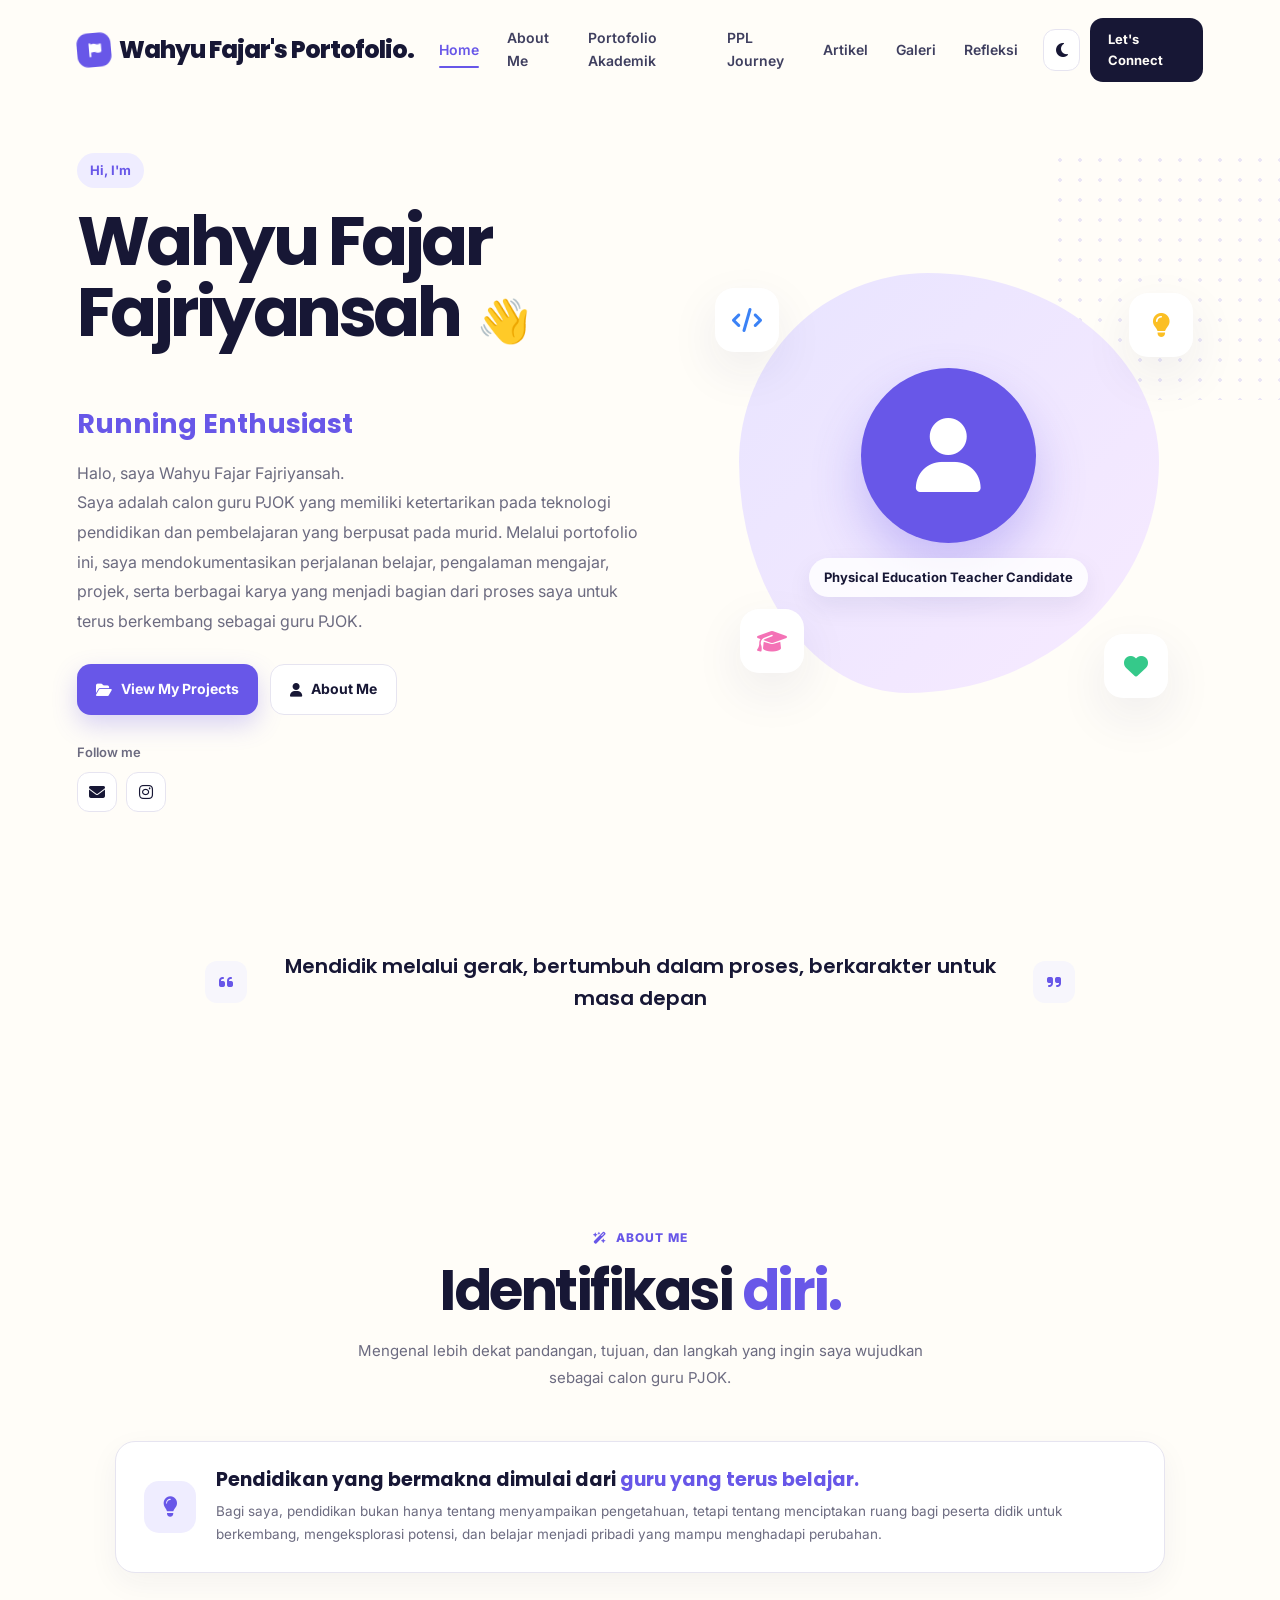
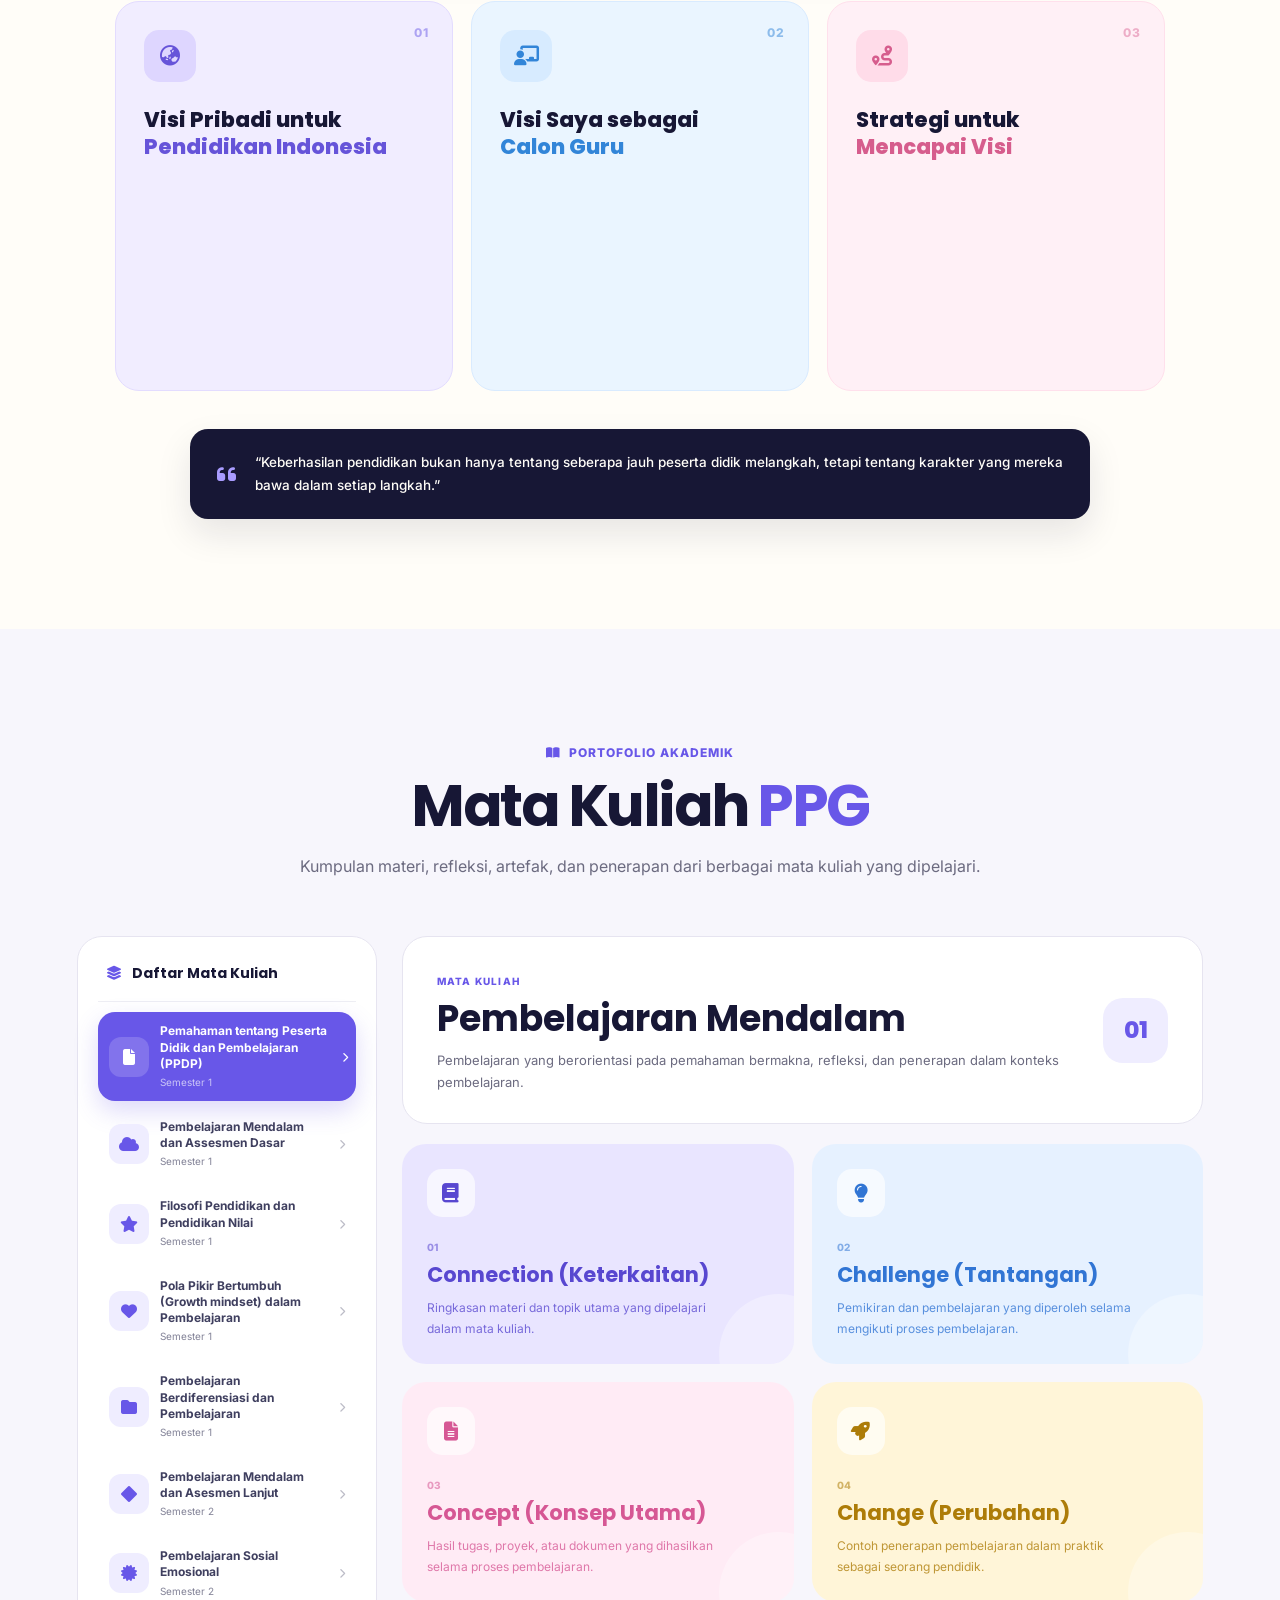
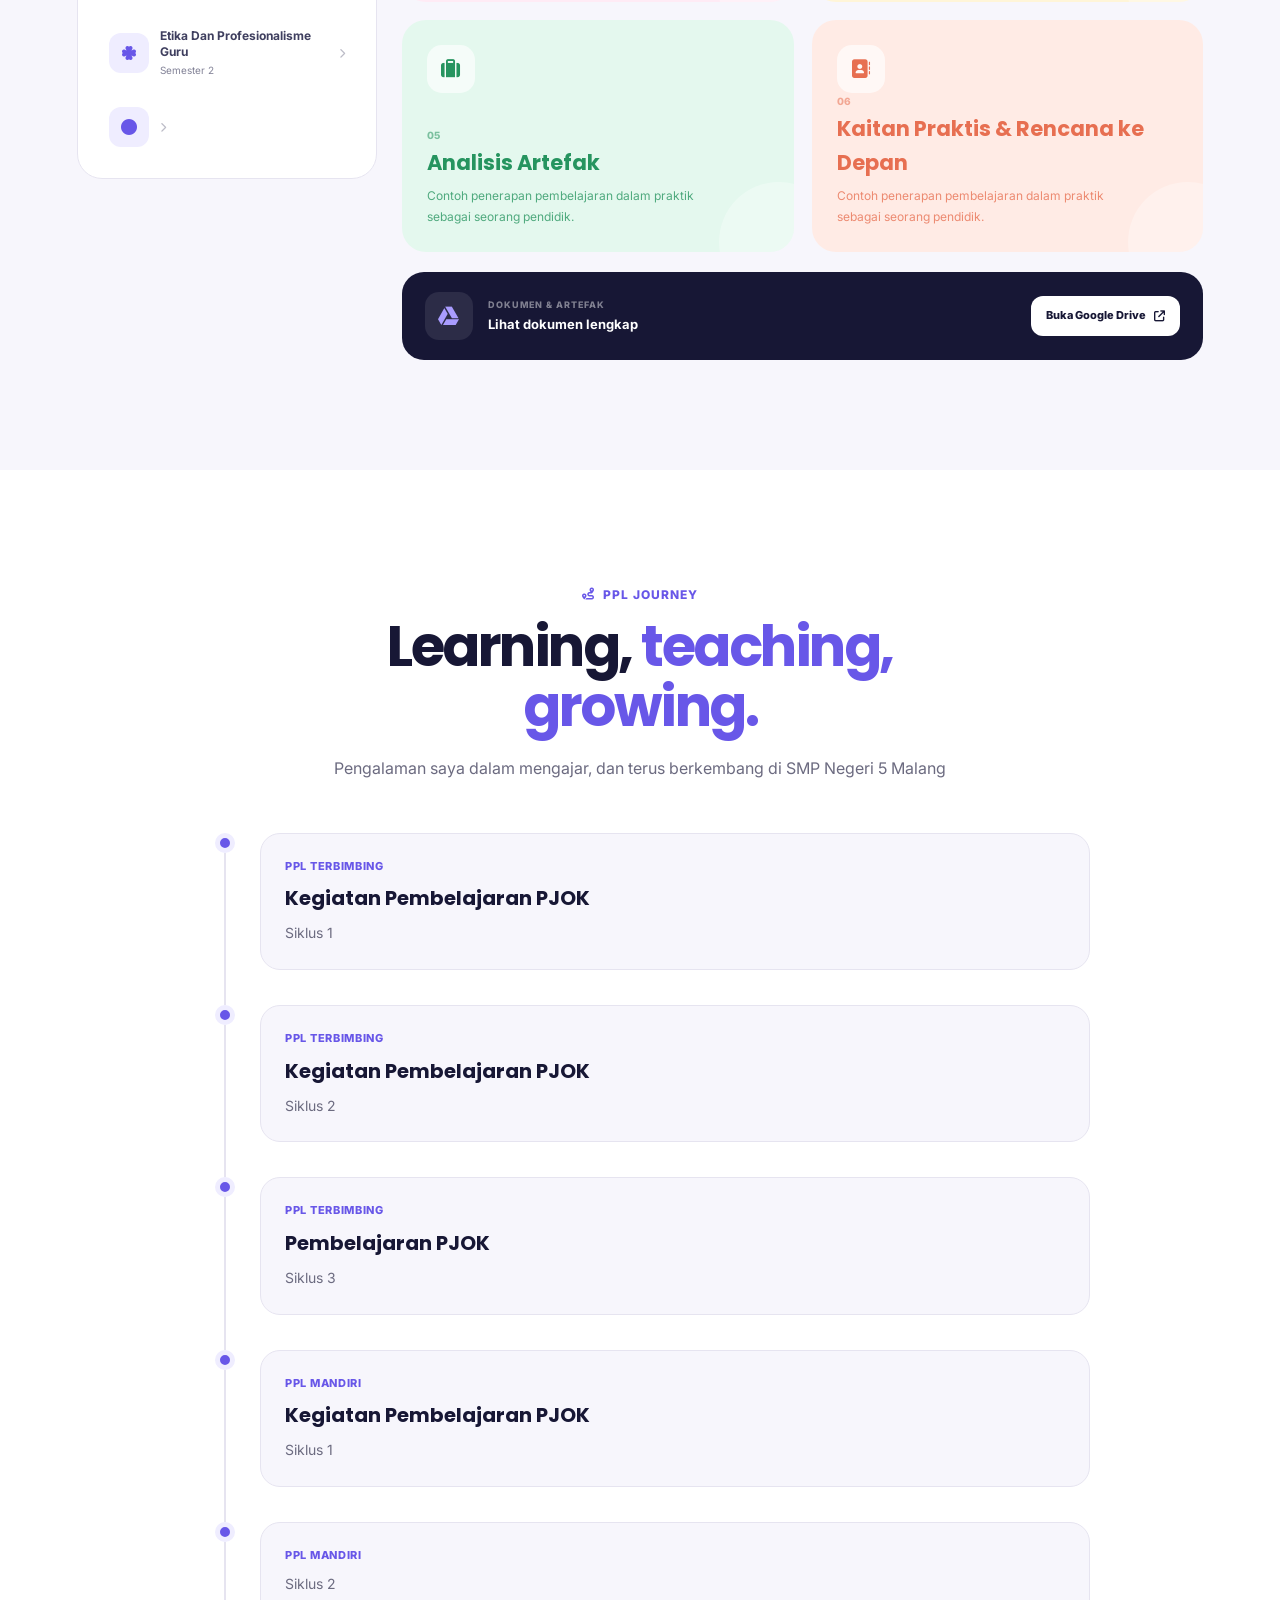
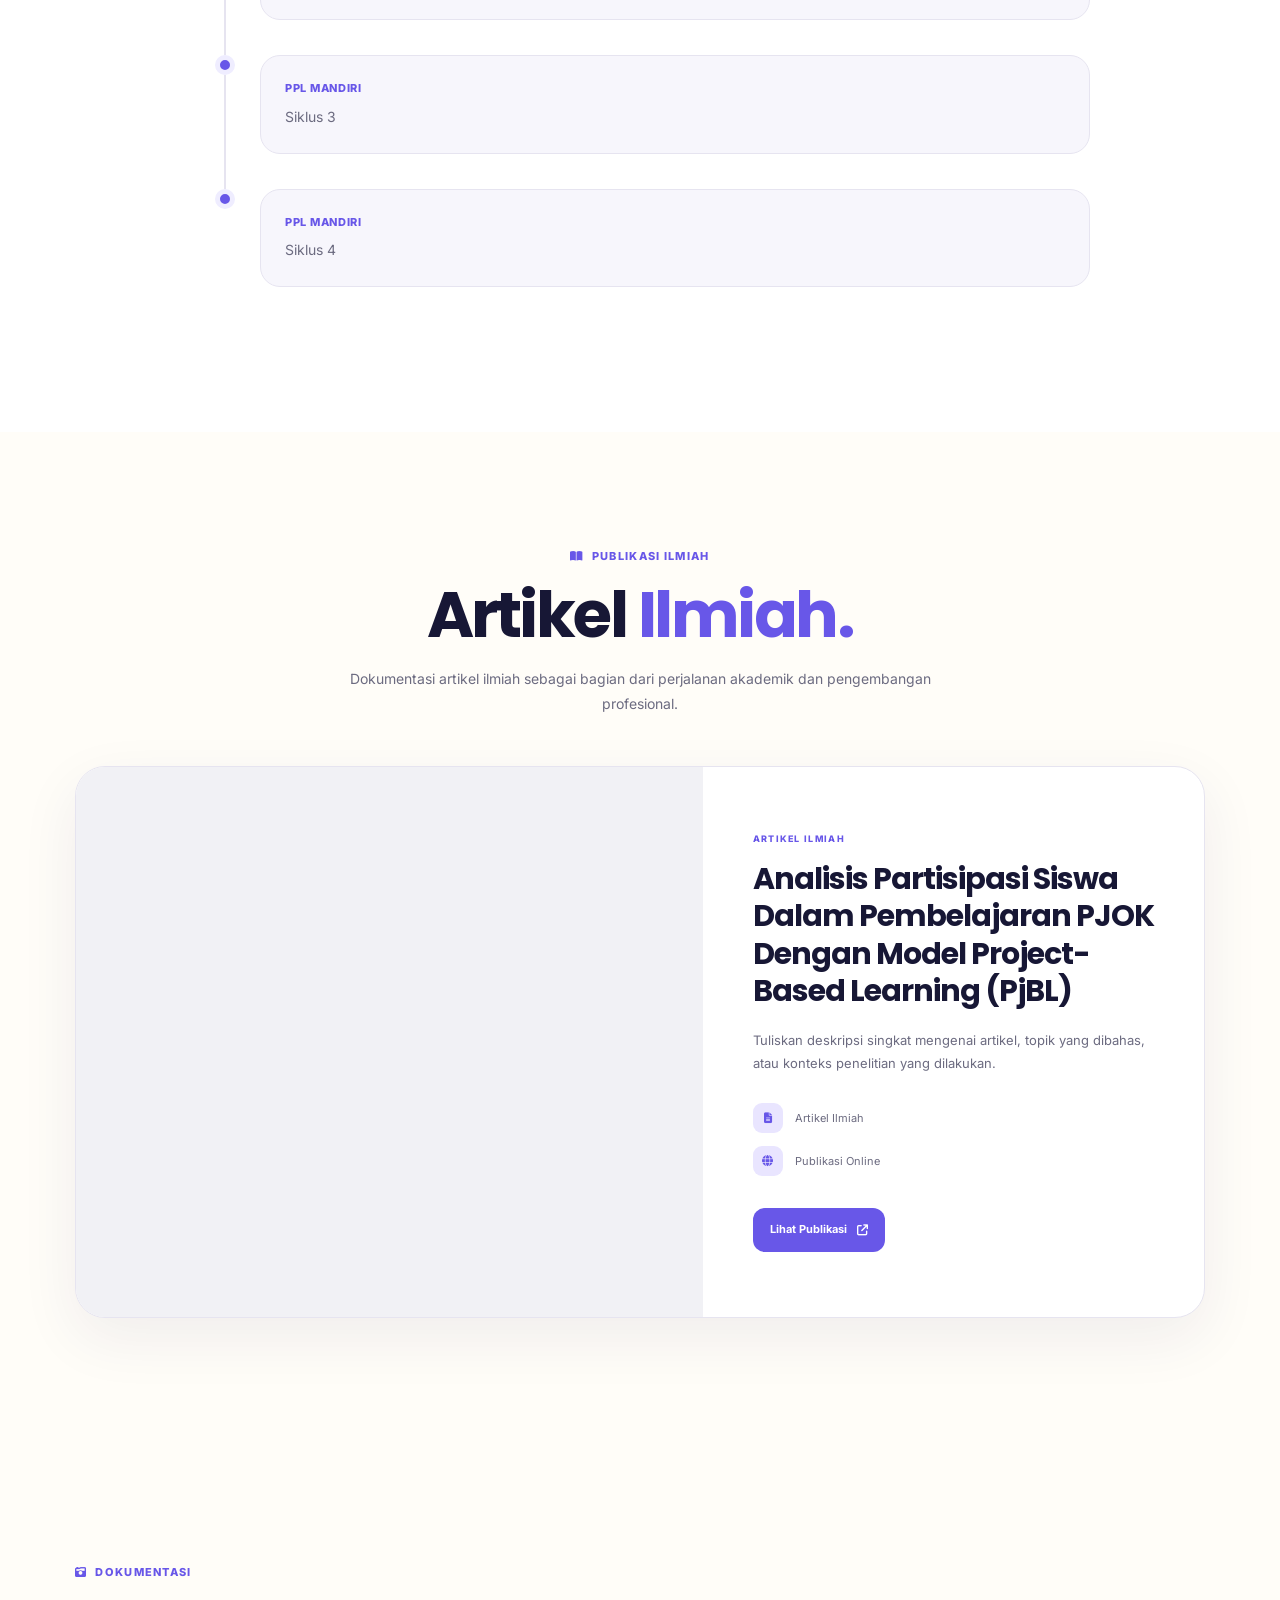
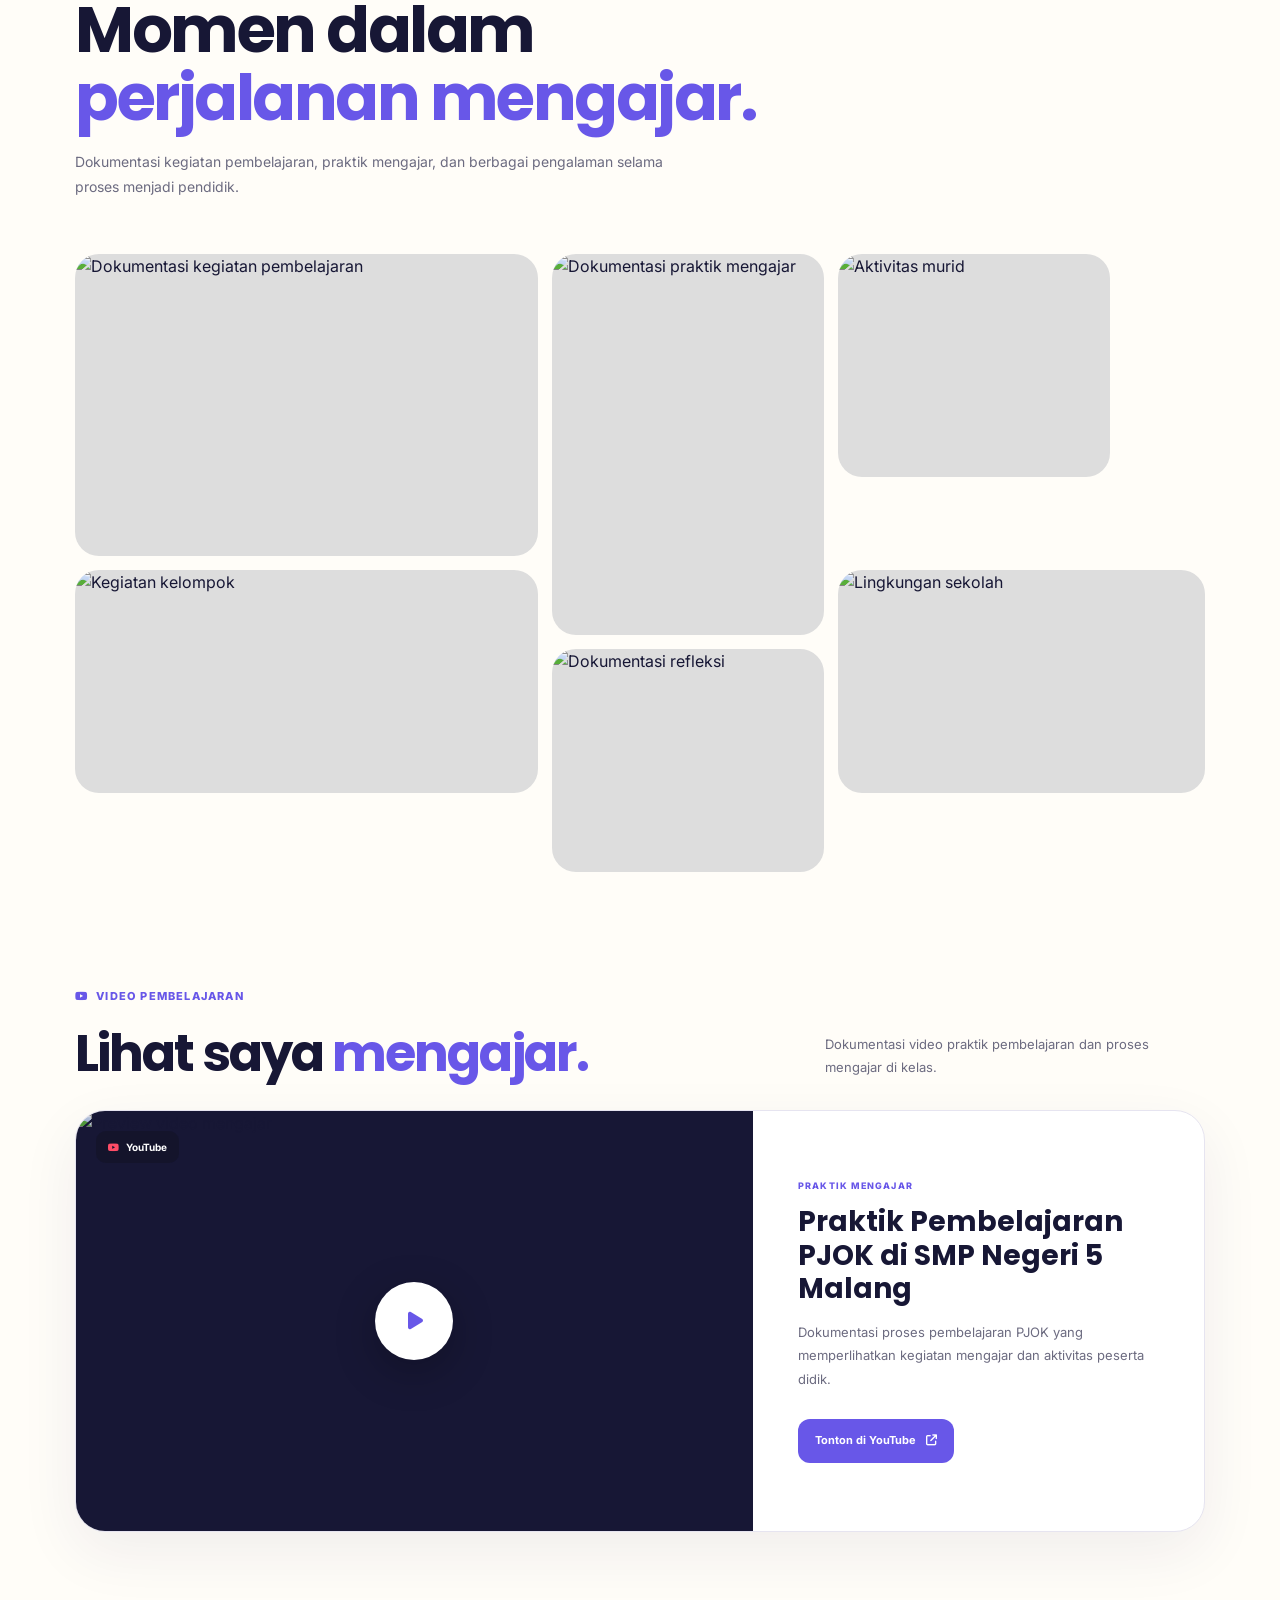
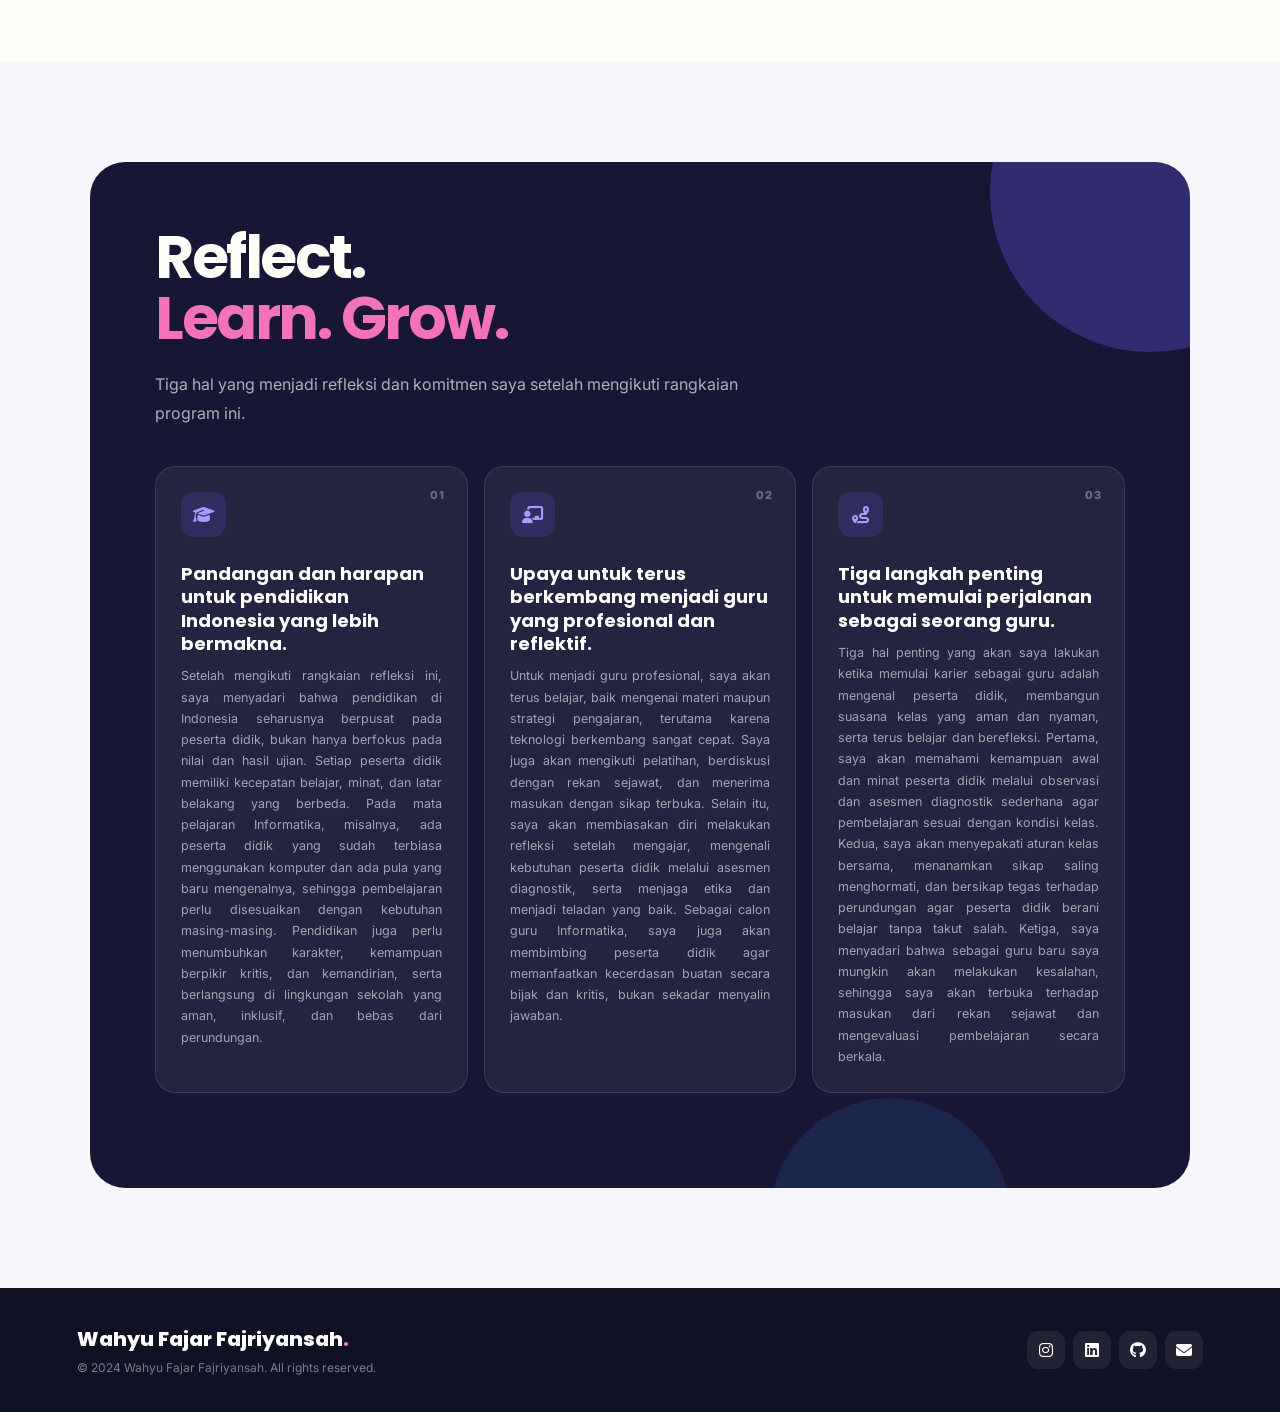
==== commit 6c8fd15f: "merubah isi" ====
--- a/index.html
+++ b/index.html
@@ -621,10 +621,10 @@
                                 <i class="fa-solid fa-circle"></i>
                             </span>
 
-                            <span class="mk-item-text">
-                                <strong>Pendidikan Inklusif</strong>
-                                <small>Semester 2</small>
-                            </span>
+                            <!-- <span class="mk-item-text"> -->
+                                <!-- <strong>Pendidikan Inklusif</strong> -->
+                                <!-- <small>Semester 2</small> -->
+                            <!-- </span> -->
 
                             <i class="fa-solid fa-chevron-right mk-arrow"></i>
 
@@ -917,7 +917,7 @@
                         </span>
 
                         <h3>
-                            Pengolahan 
+                            Kegiatan Pembelajaran PJOK
                         </h3>
 
                         <p>
@@ -946,7 +946,7 @@
                         </span>
 
                         <h3>
-                            Konsep 
+                            Kegiatan Pembelajaran PJOK 
                         </h3>
 
                         <p>
@@ -975,7 +975,7 @@
                         </span>
 
                         <h3>
-                            Penggunaan Kecerdasan Artifisial Sederhana (7B)
+                            Pembelajaran PJOK
                         </h3>
 
                         <p>
@@ -1004,7 +1004,7 @@
                         </span>
 
                         <h3>
-
+                            Kegiatan Pembelajaran PJOK
                         </h3>
 
                         <p>
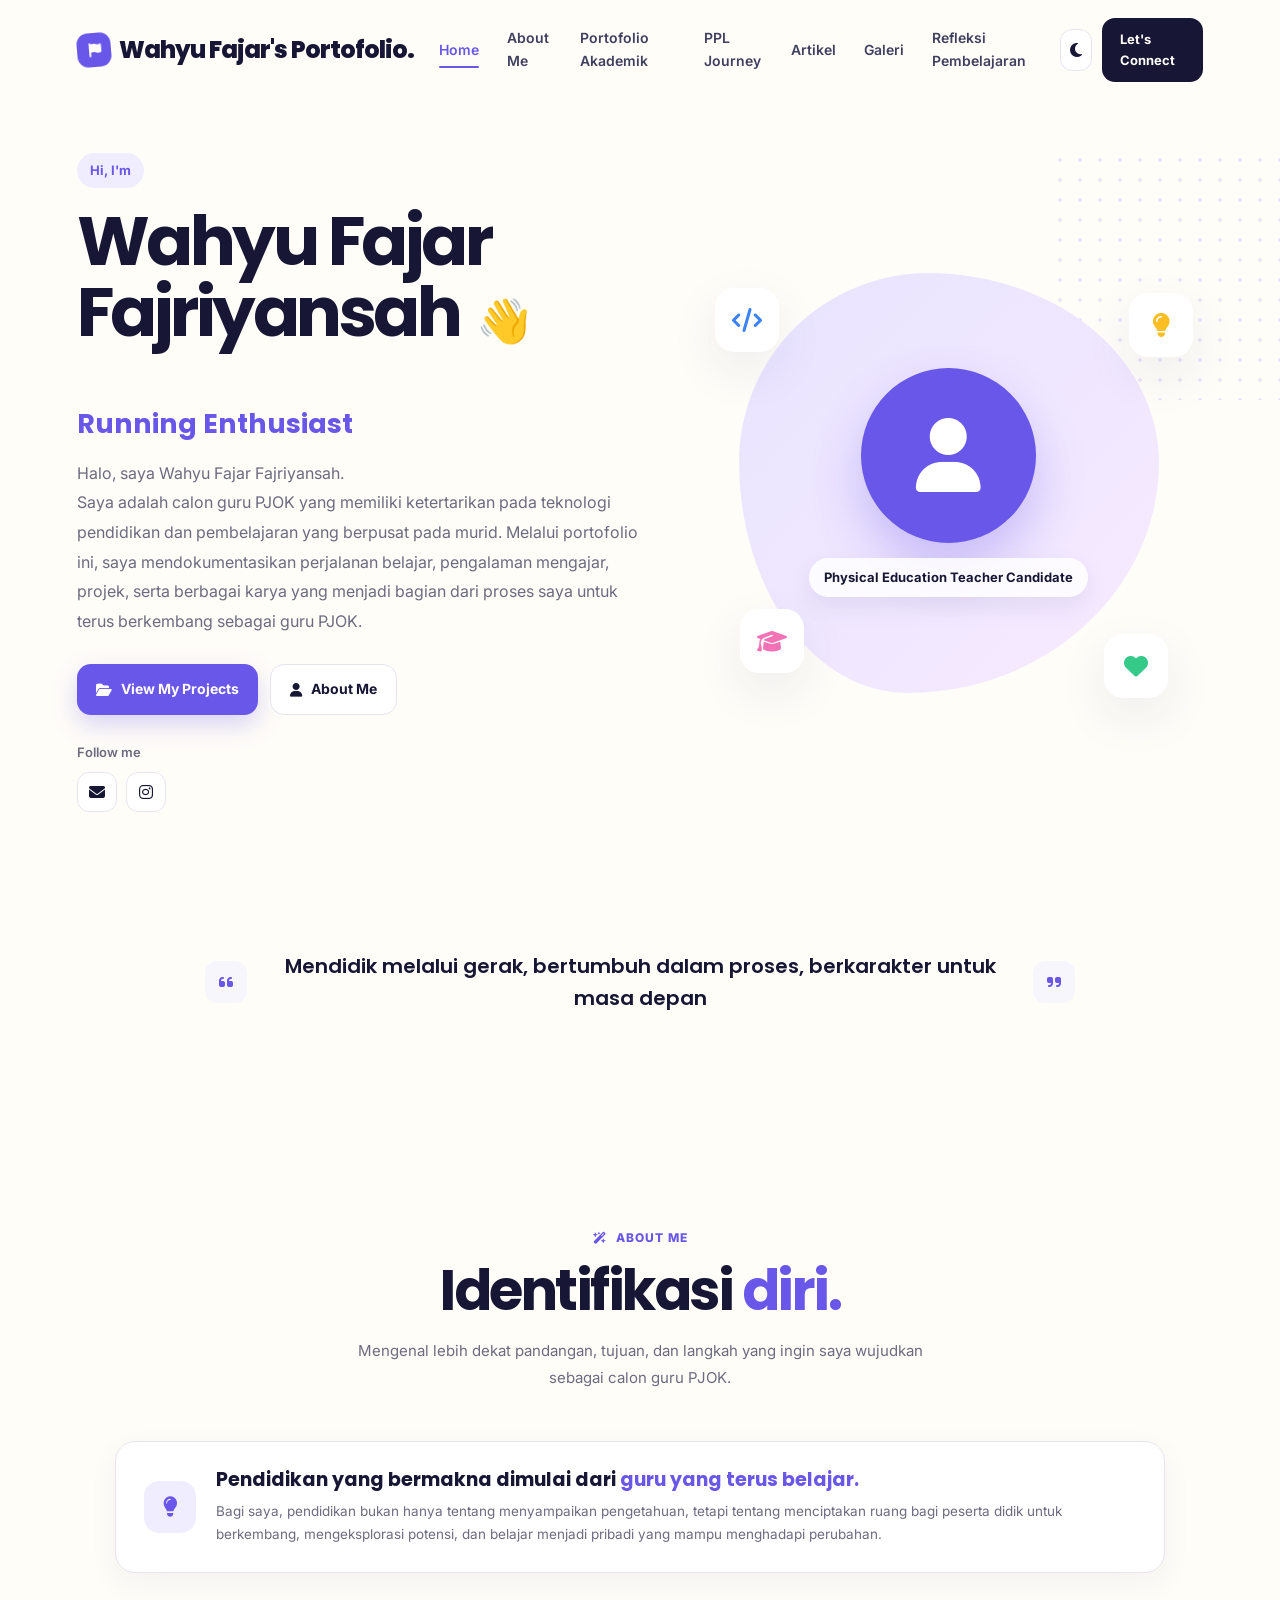
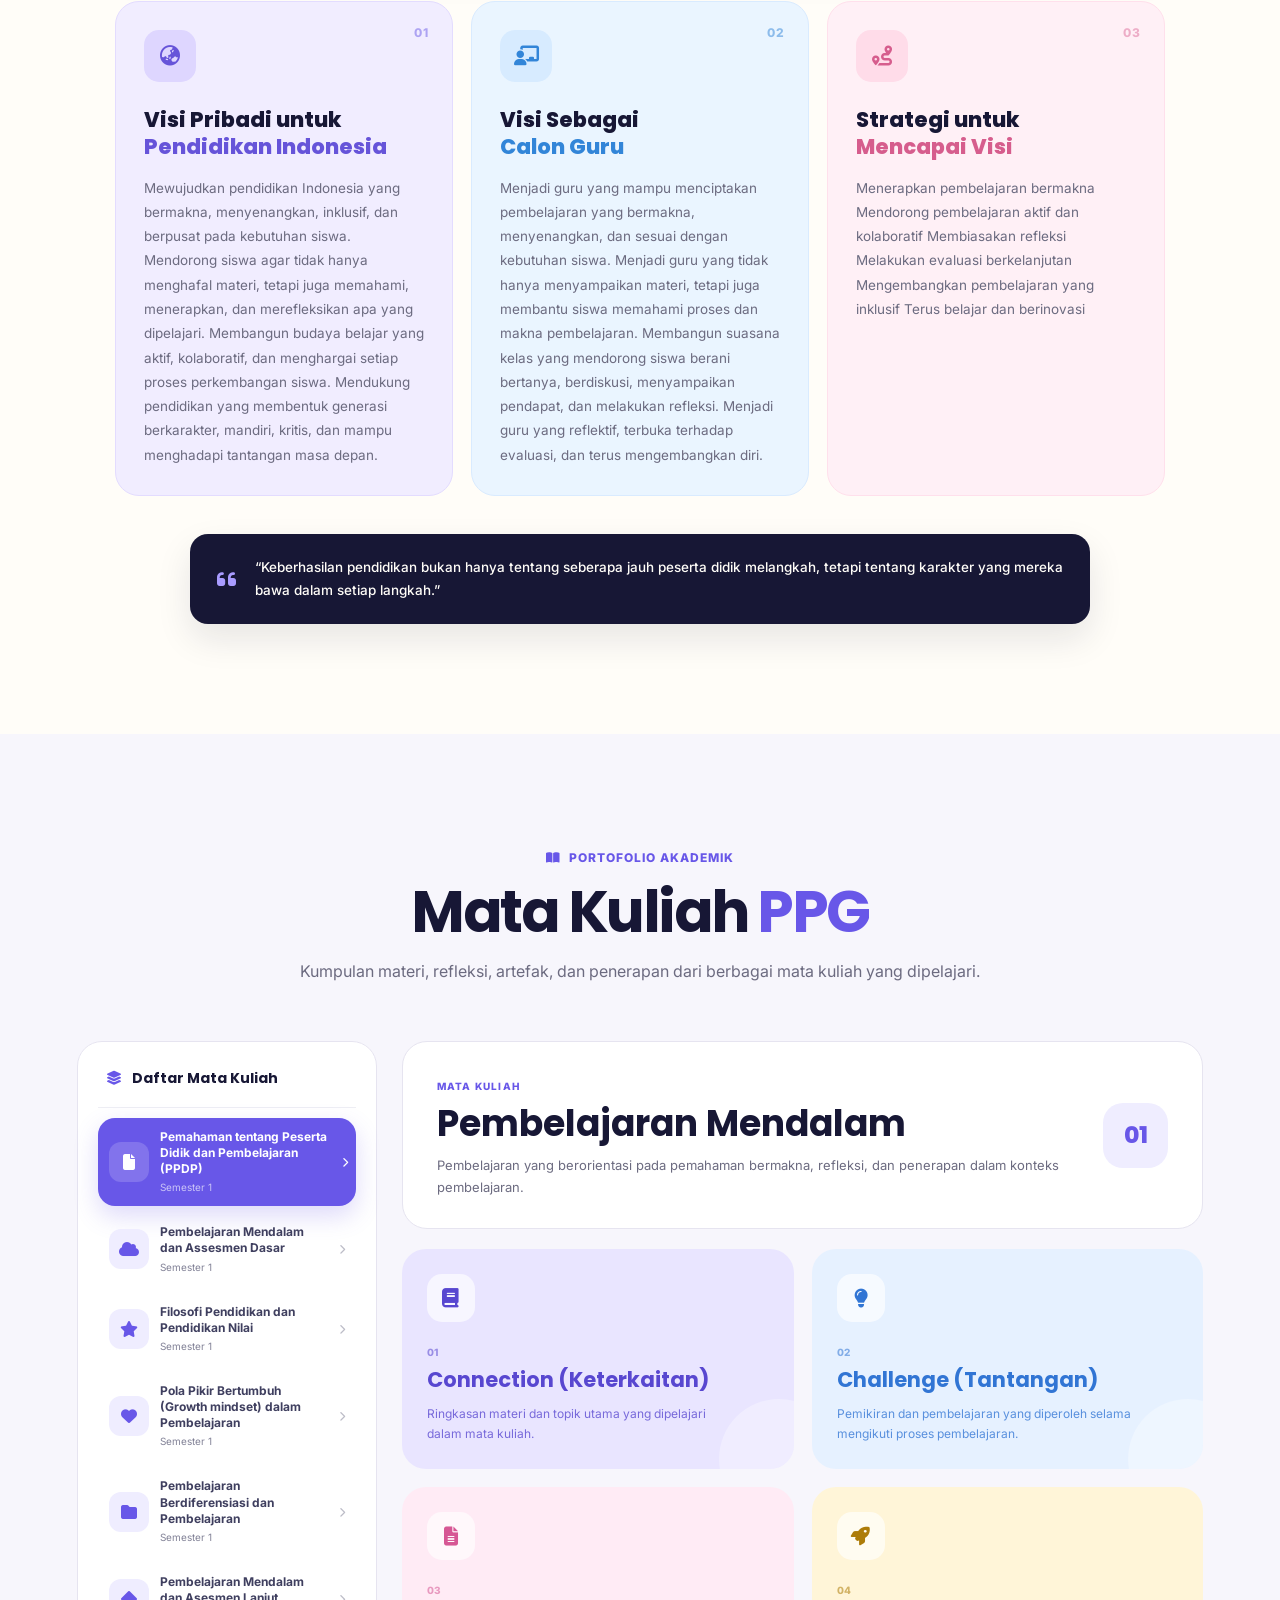
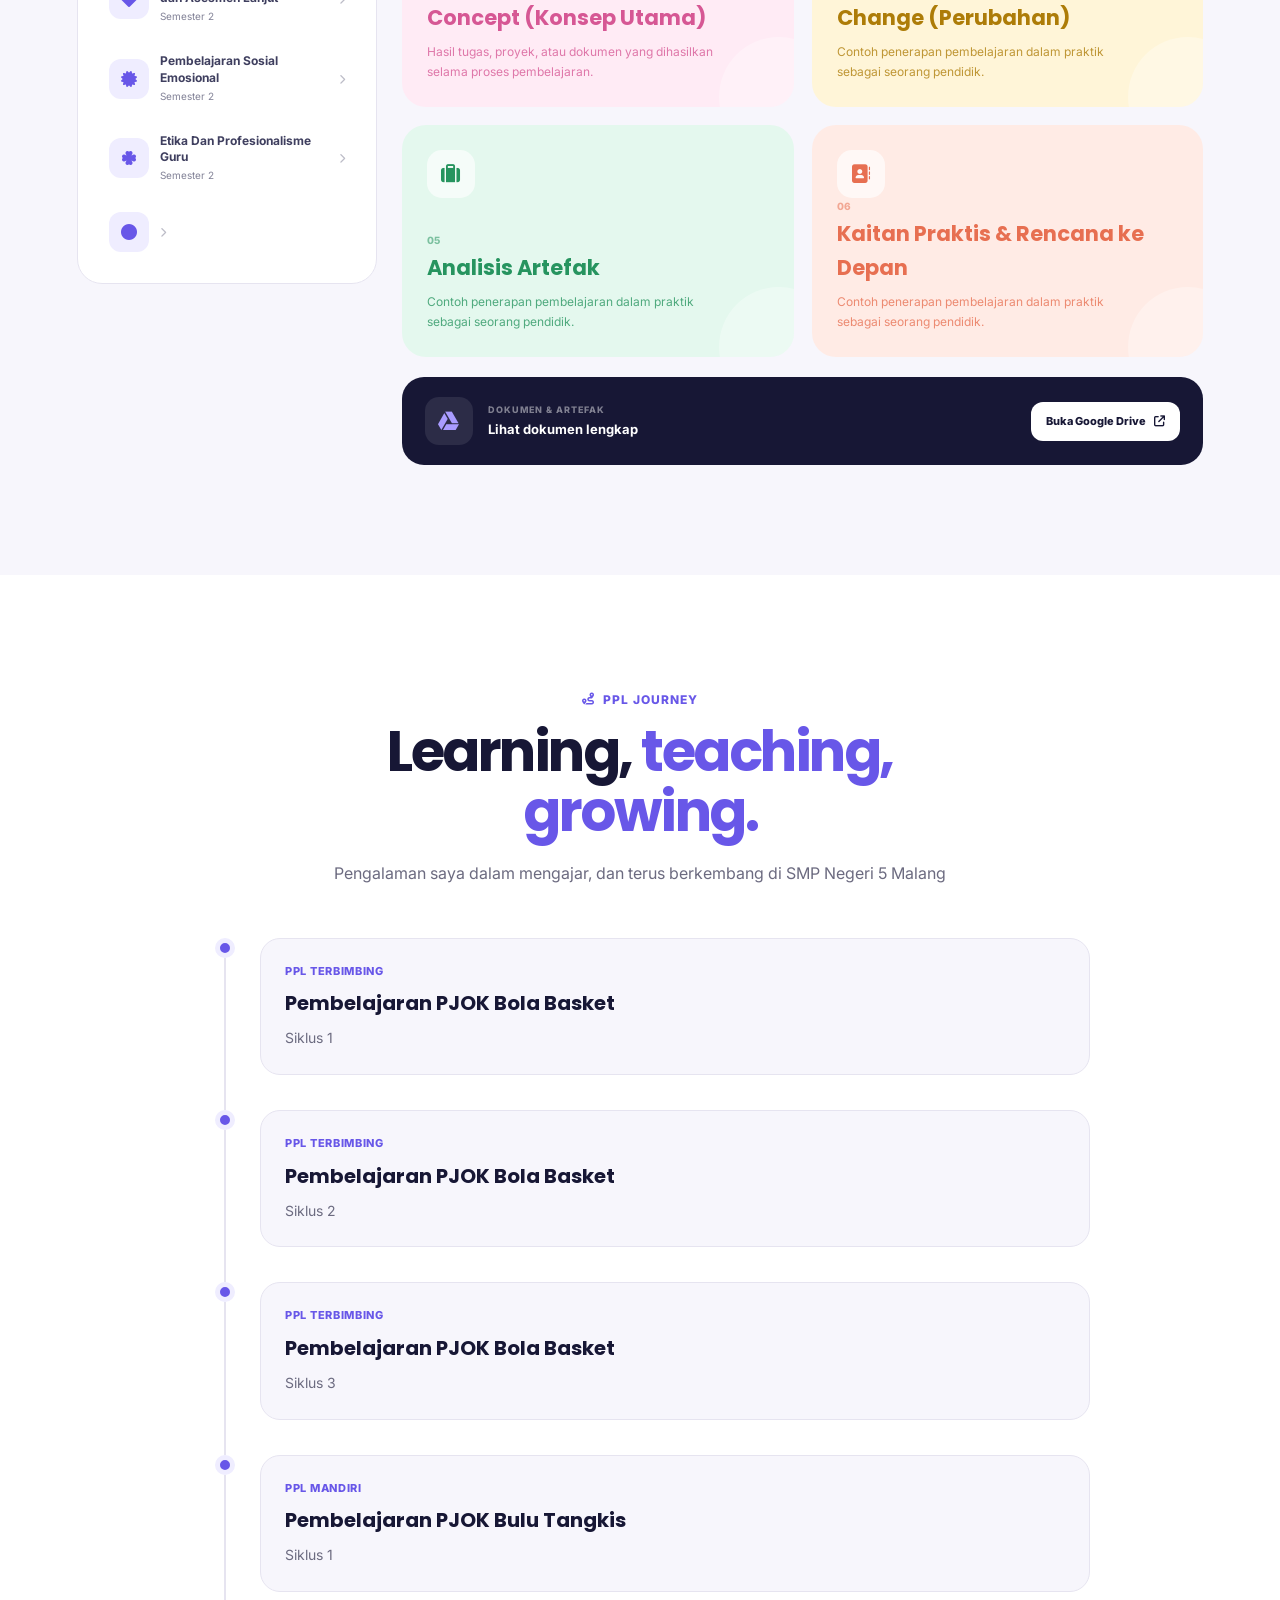
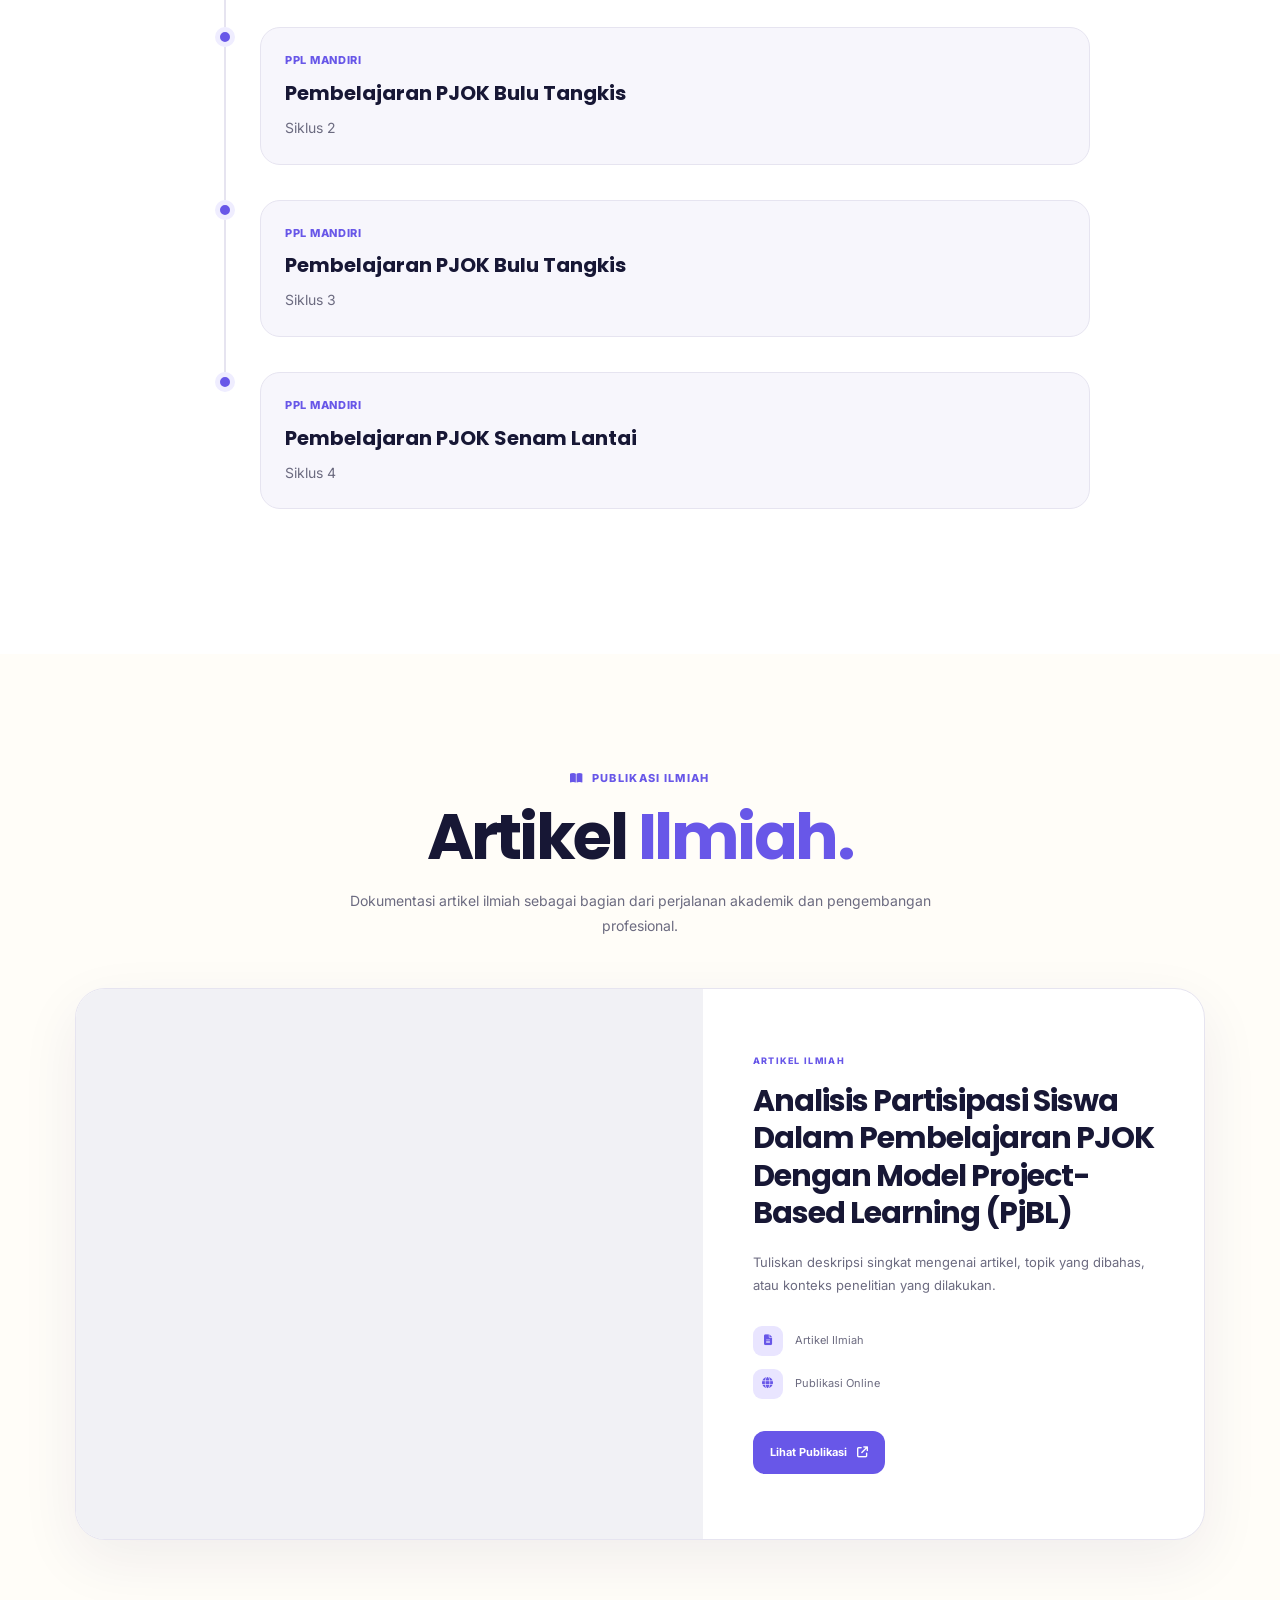
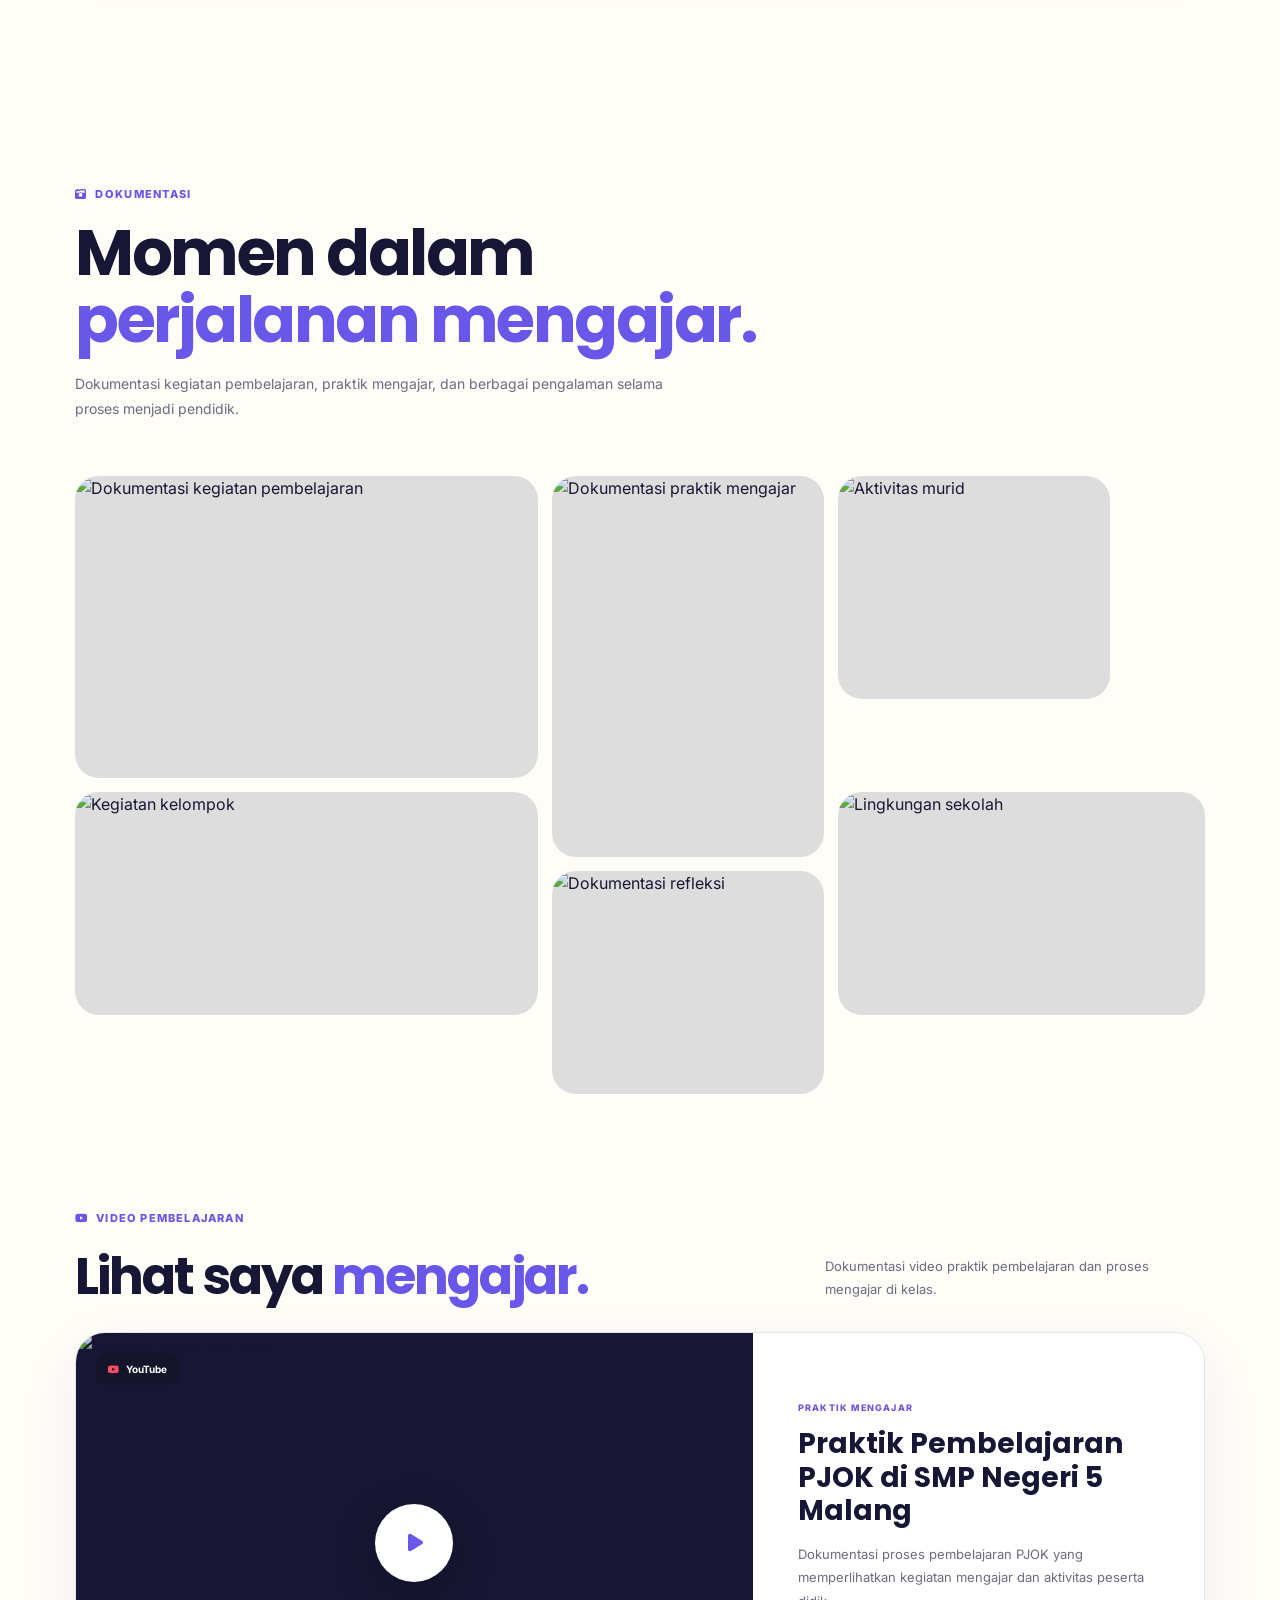
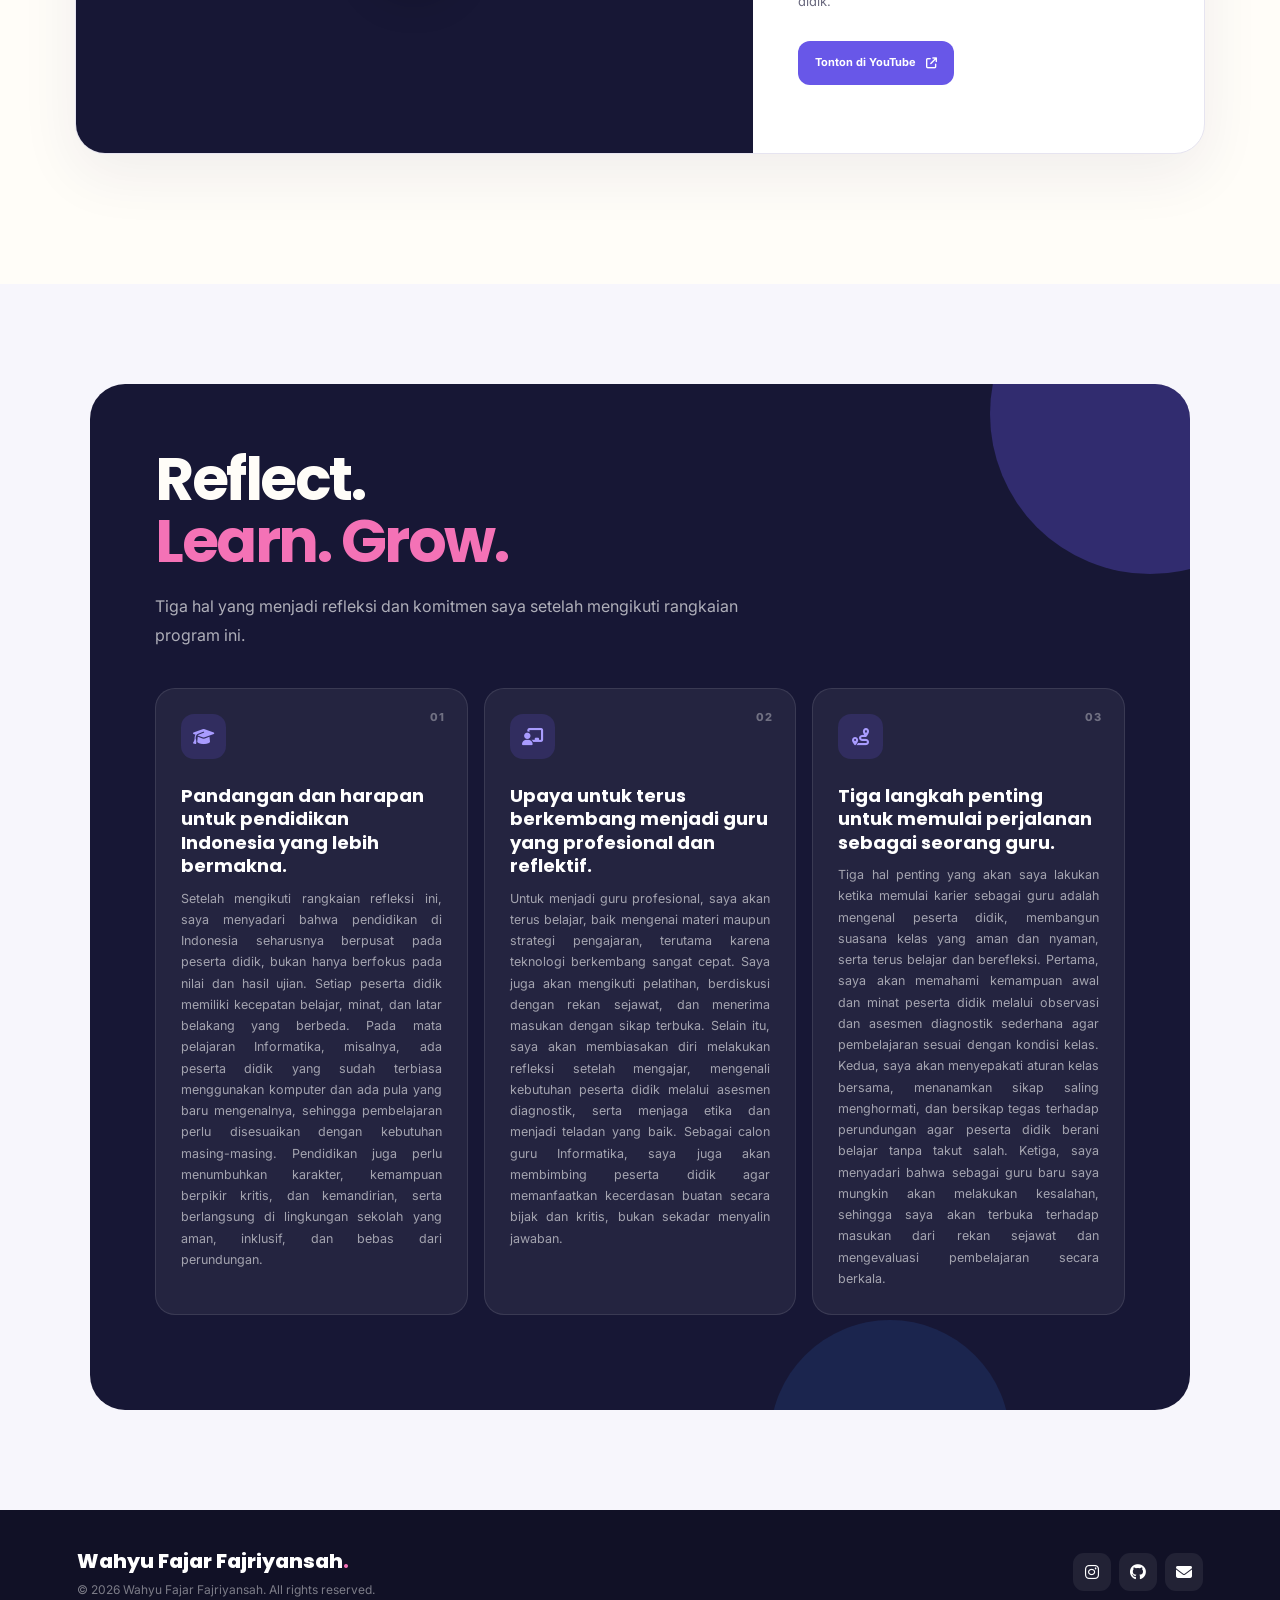
==== commit 1709727c: "merubah isi" ====
--- a/index.html
+++ b/index.html
@@ -78,7 +78,7 @@
                 </a>
 
                 <a href="#contact">
-                    Refleksi
+                    Refleksi Pembelajaran
                 </a>
 
             </div>
@@ -385,7 +385,10 @@
                     </h3>
 
                     <p>
-                        
+                        Mewujudkan pendidikan Indonesia yang bermakna, menyenangkan, inklusif, dan berpusat pada kebutuhan siswa.
+                        Mendorong siswa agar tidak hanya menghafal materi, tetapi juga memahami, menerapkan, dan merefleksikan apa yang dipelajari.
+                        Membangun budaya belajar yang aktif, kolaboratif, dan menghargai setiap proses perkembangan siswa.
+                        Mendukung pendidikan yang membentuk generasi berkarakter, mandiri, kritis, dan mampu menghadapi tantangan masa depan.
                     </p>
 
                 </div>
@@ -401,12 +404,15 @@
                     </div>
 
                     <h3>
-                        Visi Saya sebagai
+                        Visi Sebagai
                         <span>Calon Guru</span>
                     </h3>
 
                     <p>
-                        
+                        Menjadi guru yang mampu menciptakan pembelajaran yang bermakna, menyenangkan, dan sesuai dengan kebutuhan siswa.
+                        Menjadi guru yang tidak hanya menyampaikan materi, tetapi juga membantu siswa memahami proses dan makna pembelajaran.
+                        Membangun suasana kelas yang mendorong siswa berani bertanya, berdiskusi, menyampaikan pendapat, dan melakukan refleksi.
+                        Menjadi guru yang reflektif, terbuka terhadap evaluasi, dan terus mengembangkan diri.
                     </p>
 
                 </div>
@@ -427,7 +433,12 @@
                     </h3>
 
                     <p>
-                        
+                        Menerapkan pembelajaran bermakna
+                        Mendorong pembelajaran aktif dan kolaboratif
+                        Membiasakan refleksi
+                        Melakukan evaluasi berkelanjutan
+                        Mengembangkan pembelajaran yang inklusif
+                        Terus belajar dan berinovasi
                     </p>
 
                 </div>
@@ -917,7 +928,7 @@
                         </span>
 
                         <h3>
-                            Kegiatan Pembelajaran PJOK
+                            Pembelajaran PJOK Bola Basket
                         </h3>
 
                         <p>
@@ -946,7 +957,7 @@
                         </span>
 
                         <h3>
-                            Kegiatan Pembelajaran PJOK 
+                            Pembelajaran PJOK Bola Basket
                         </h3>
 
                         <p>
@@ -975,7 +986,7 @@
                         </span>
 
                         <h3>
-                            Pembelajaran PJOK
+                            Pembelajaran PJOK Bola Basket
                         </h3>
 
                         <p>
@@ -1004,7 +1015,7 @@
                         </span>
 
                         <h3>
-                            Kegiatan Pembelajaran PJOK
+                            Pembelajaran PJOK Bulu Tangkis
                         </h3>
 
                         <p>
@@ -1032,6 +1043,7 @@
                         </span>
 
                         <h3>
+                            Pembelajaran PJOK Bulu Tangkis
 
                         </h3>
 
@@ -1059,6 +1071,7 @@
                         </span>
 
                         <h3>
+                            Pembelajaran PJOK Bulu Tangkis
 
                         </h3>
 
@@ -1087,6 +1100,7 @@
                         </span>
 
                         <h3>
+                            Pembelajaran PJOK Senam Lantai
 
                         </h3>
 
@@ -1594,7 +1608,7 @@
 
                 <p>
 
-                    &copy; 2024 Wahyu Fajar Fajriyansah. All rights reserved.
+                    &copy; 2026 Wahyu Fajar Fajriyansah. All rights reserved.
 
                 </p>
 
@@ -1604,28 +1618,22 @@
             <div class="footer-social">
 
 
-                <a href="https://www.instagram.com/fildzahzi_?stkn=MWNwNXoyNnEyZDZ6OA==" target="_blank">
+                <a href="https://www.instagram.com/wahyufaajar?exln=OXNsNmNkY3M2ODcw&utm_source=qr" target="_blank">
 
                     <i class="fa-brands fa-instagram"></i>
 
                 </a>
 
 
-                <a href="https://www.linkedin.com/in/fildzahzataizzati/" target="_blank">
-
-                    <i class="fa-brands fa-linkedin"></i>
+
+                <a href="https://github.com/wahyu-fjr" target="_blank">
+
+                    <i class="fa-brands fa-github"></i>
 
                 </a>
 
 
-                <a href="https://github.com/fildzahzi" target="_blank">
-
-                    <i class="fa-brands fa-github"></i>
-
-                </a>
-
-
-                <a href="mailto:fildzah.zata.2531537@students.um.ac.id" target="_blank">
+                <a href="mailto:wahyu.fajar.2531617@students.um.ac.id" target="_blank">
 
                     <i class="fa-solid fa-envelope"></i>
 
@@ -1877,7 +1885,7 @@
                     "Artefak menunjukkan penerapan pembelajaran berdiferensiasi melalui asesmen diagnostik, variasi kegiatan, pembagian peran, pengayaan, dan pendampingan sesuai kebutuhan murid.",
 
                 drive:
-                    "https://drive.google.com/"
+                    "https://docs.google.com/document/d/1cO6YcD0Ta3Cnqyag7qB0_eHF6FttxjgH/edit?usp=sharing&ouid=112387662959933041755&rtpof=true&sd=true"
 
             },
 
@@ -1910,7 +1918,7 @@
                     "Artefak menunjukkan analisis masalah pembelajaran PJOK dan perencanaan solusi untuk meningkatkan pemahaman, partisipasi, keterampilan, serta kualitas asesmen.",
 
                 drive:
-                    "https://drive.google.com/"
+                    "https://docs.google.com/document/d/1x2mvs1rZa0VyCgtr0aFCivf2sA3FLCFw/edit?usp=sharing&ouid=112387662959933041755&rtpof=true&sd=true"
 
             },
 
@@ -1943,7 +1951,7 @@
                     "Artefak menghubungkan filosofi pendidikan dan nilai Pancasila dengan praktik PJOK melalui diskusi dilema moral, permainan tim, dan refleksi.",
 
                 drive:
-                    "https://drive.google.com/"
+                    "https://docs.google.com/document/d/1yQ9fry2hXHOAiShBqlni7Lv7ujM-LzuJ/edit?usp=sharing&ouid=112387662959933041755&rtpof=true&sd=true"
 
             },
 
@@ -1976,7 +1984,7 @@
                     "Artefak menunjukkan penerapan growth mindset melalui keberanian menghadapi tantangan, belajar dari kesalahan, refleksi, dan pengembangan kemampuan.",
 
                 drive:
-                    "https://drive.google.com/"
+                    "https://docs.google.com/document/d/1l0NScdYEhvVra94TemSblbdRwqHPtR6L/edit?usp=sharing&ouid=112387662959933041755&rtpof=true&sd=true"
 
             },
 
@@ -2009,7 +2017,7 @@
                     "Artefak menunjukkan penerapan asesmen diagnostik, diferensiasi pembelajaran, dan antisipasi tantangan dalam pembelajaran PJOK.",
 
                 drive:
-                    "https://drive.google.com/"
+                    "https://docs.google.com/document/d/1bxb3zqc9yII3hKwWgFNYf7-R29WeLaqp/edit?usp=sharing&ouid=112387662959933041755&rtpof=true&sd=true"
 
             },
 
@@ -2041,7 +2049,7 @@
                     "Menerapkan asesmen sesuai tujuan pembelajaran, memberikan latihan berdasarkan kemampuan siswa, menggunakan rubrik penilaian, serta merancang remedial dan pengayaan berdasarkan hasil evaluasi.",
 
                 drive:
-                    "https://drive.google.com/"
+                    "https://docs.google.com/document/d/1SwJOm5Jg9cfehXsNNf1o88qIzPfMIaHX/edit?usp=sharing&ouid=112387662959933041755&rtpof=true&sd=true"
 
             },
 
@@ -2073,7 +2081,7 @@
                     "Menerapkan pemeriksaan emosi, kesepakatan aturan, latihan berpasangan, umpan balik positif, dan refleksi siswa. Hasil observasi digunakan untuk memperbaiki pembelajaran, bukan memberi label kepada siswa.",
 
                 drive:
-                    "https://drive.google.com/"
+                    "https://docs.google.com/document/d/1ja5LF3sbxLB1BW4w2pIg7WBz3mgEMeAI/edit?usp=sharing&ouid=112387662959933041755&rtpof=true&sd=true"
 
             },
 
@@ -2105,7 +2113,7 @@
                     "Menerapkan prinsip kode etik dalam kegiatan mengajar, menjaga kepercayaan siswa, bersikap tegas tanpa merendahkan, serta menyelesaikan persoalan berdasarkan aturan, pertimbangan moral, dan kepentingan terbaik peserta didik.",
 
                 drive:
-                    "https://drive.google.com/"
+                    "https://docs.google.com/document/d/14Z3bot9EwxqAmxpLsXtkiA3SW12fNRu8/edit?usp=sharing&ouid=112387662959933041755&rtpof=true&sd=true"
 
             },
 
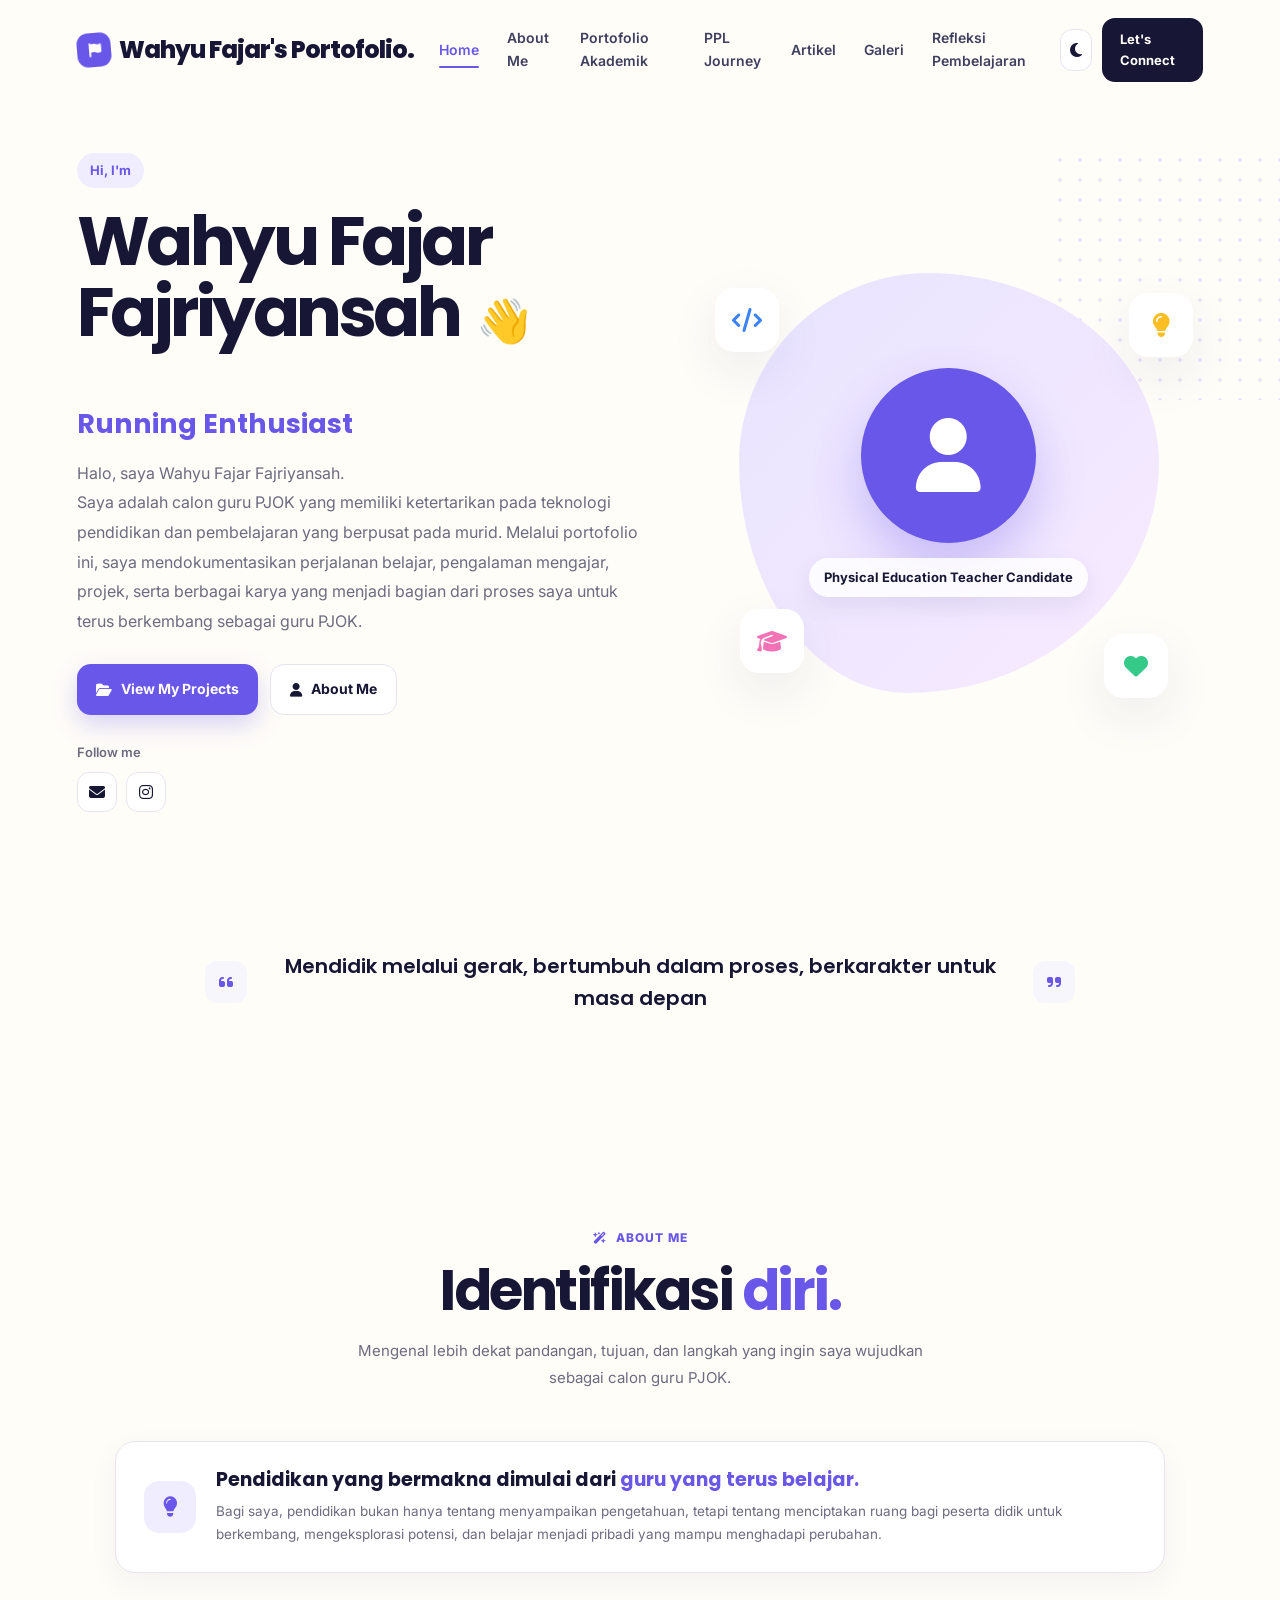
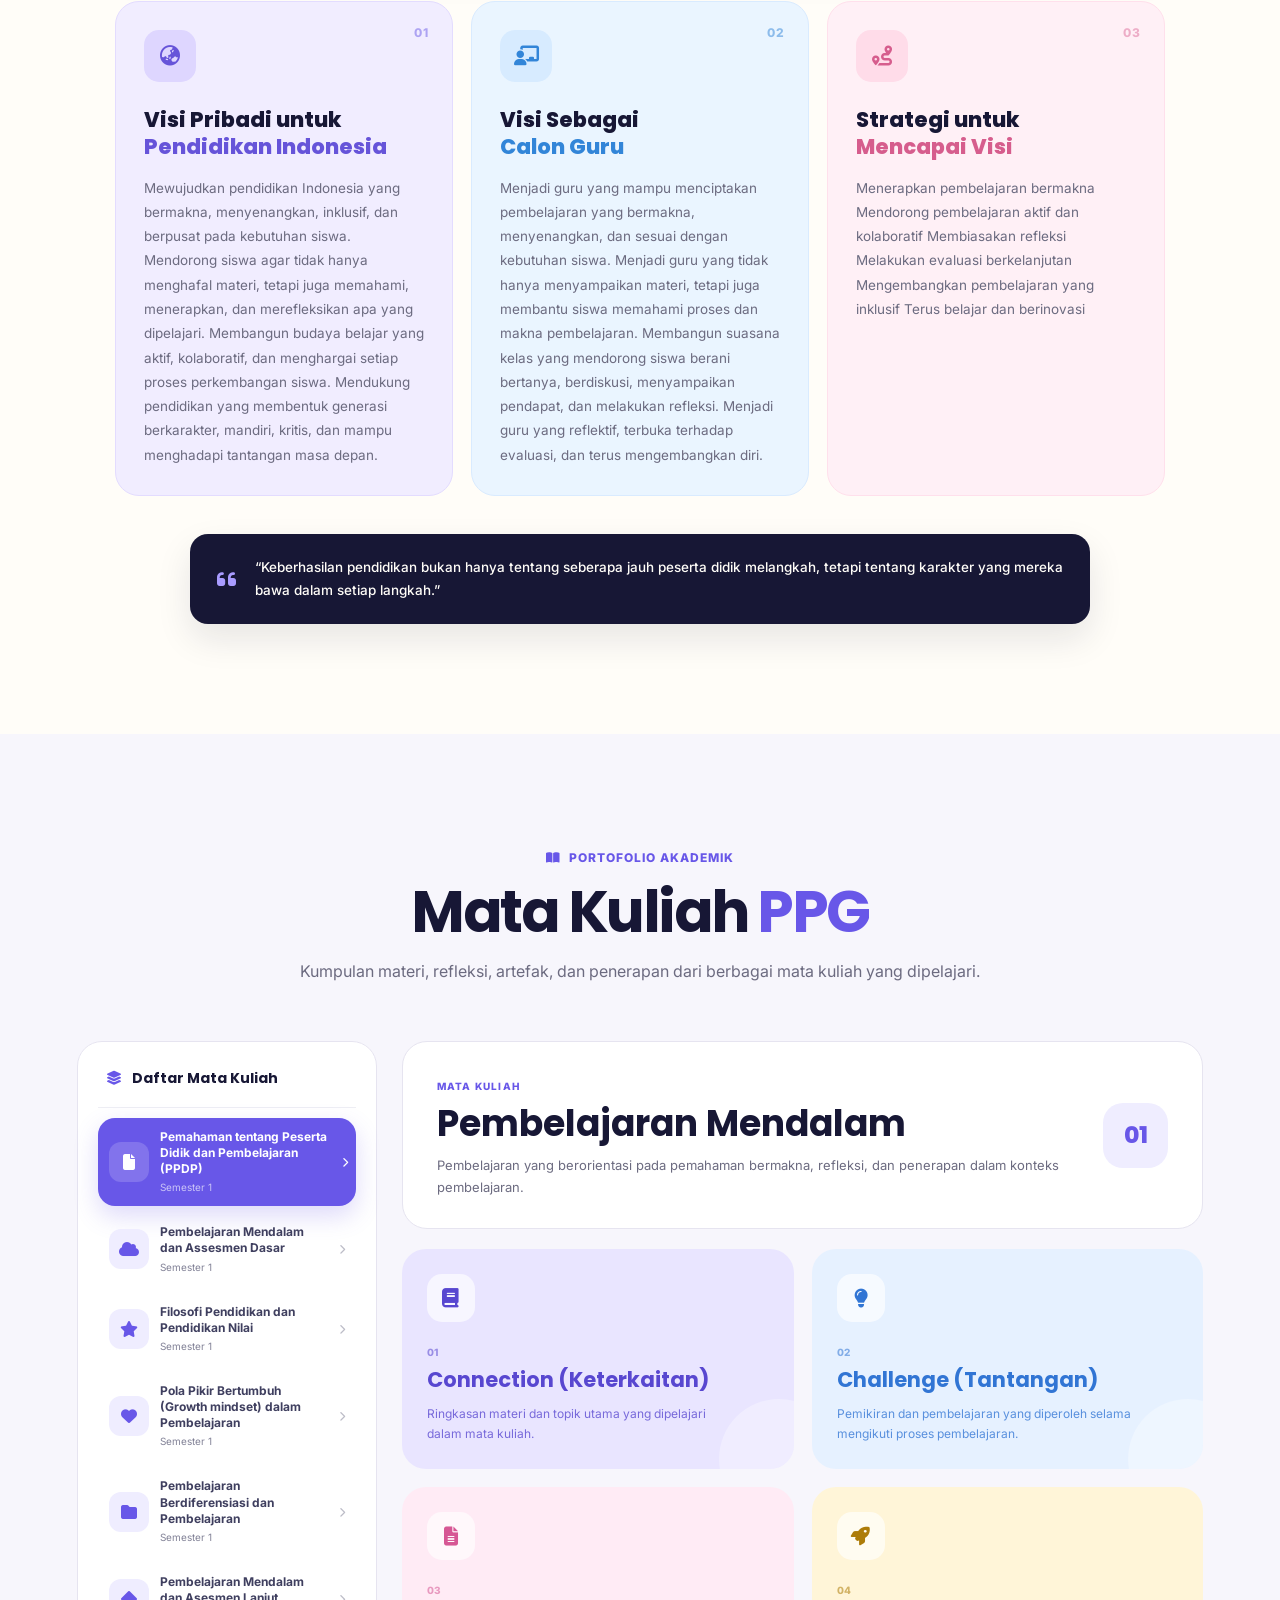
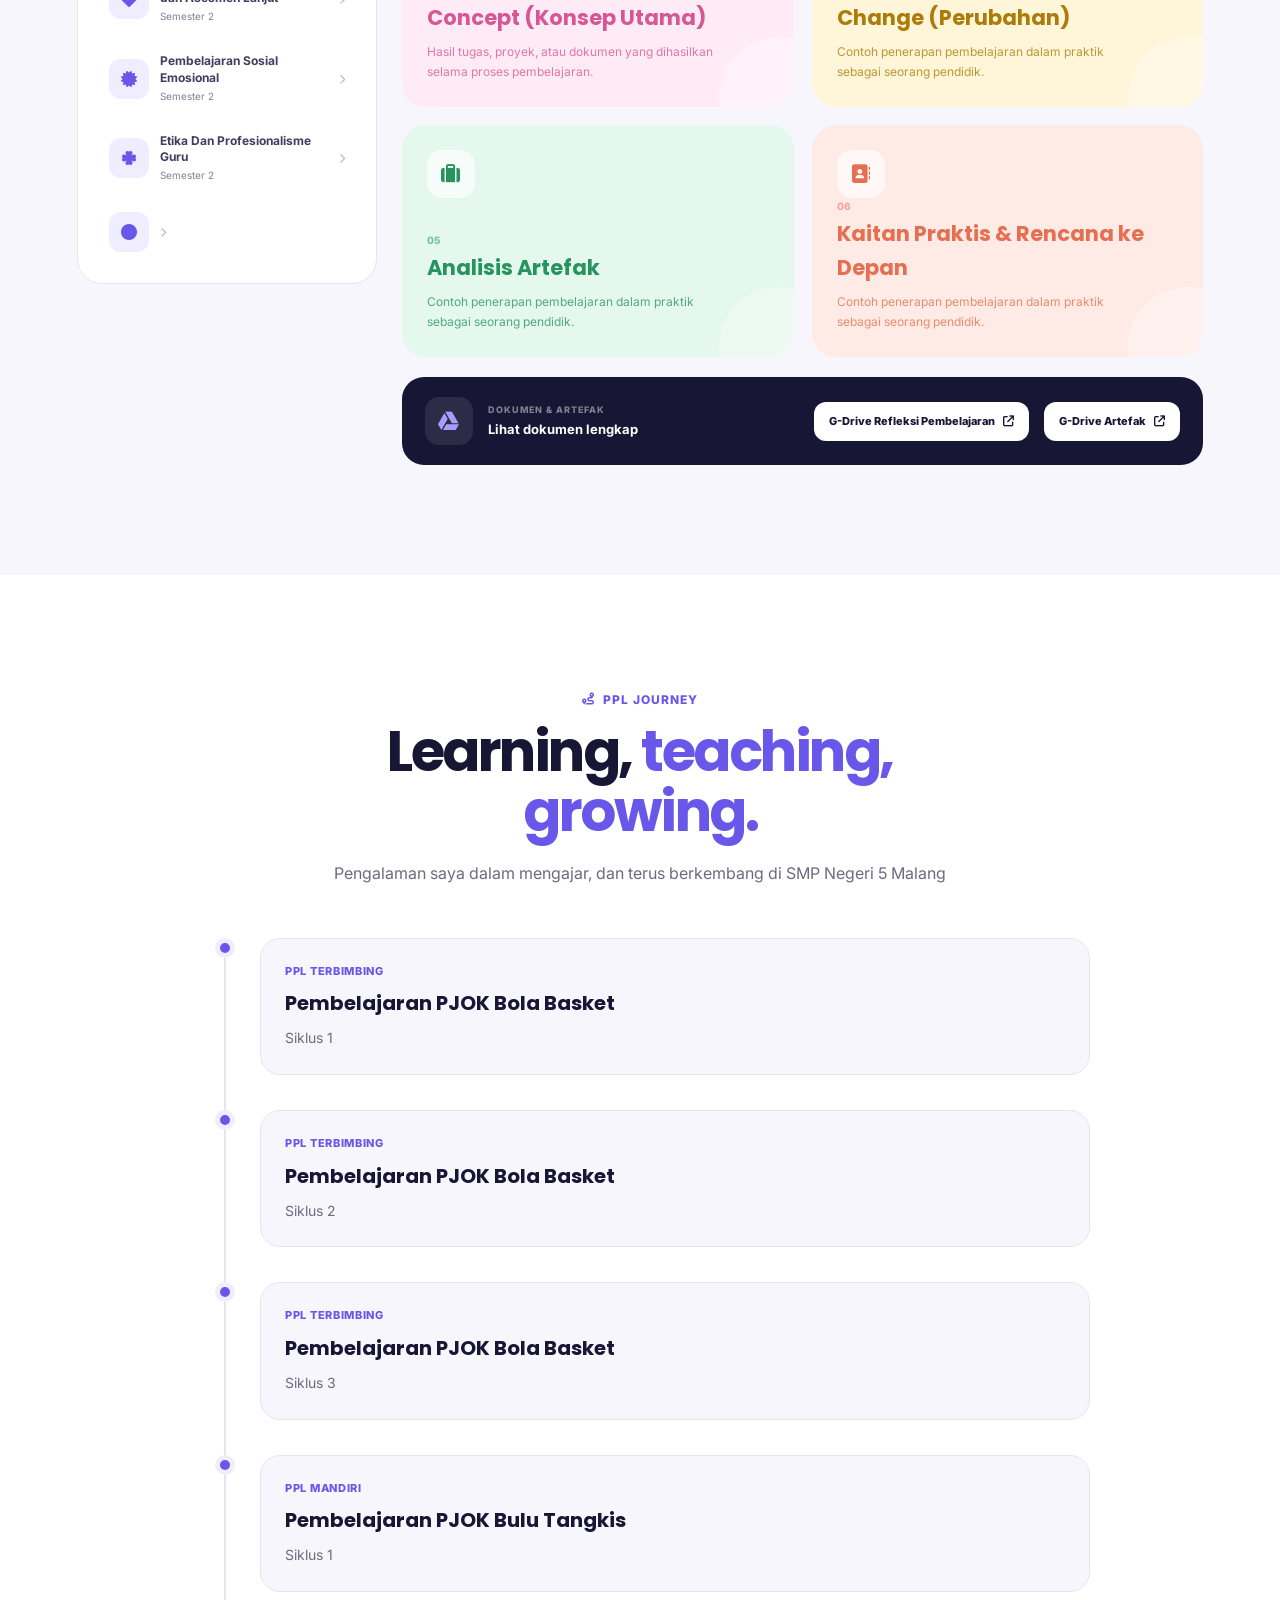
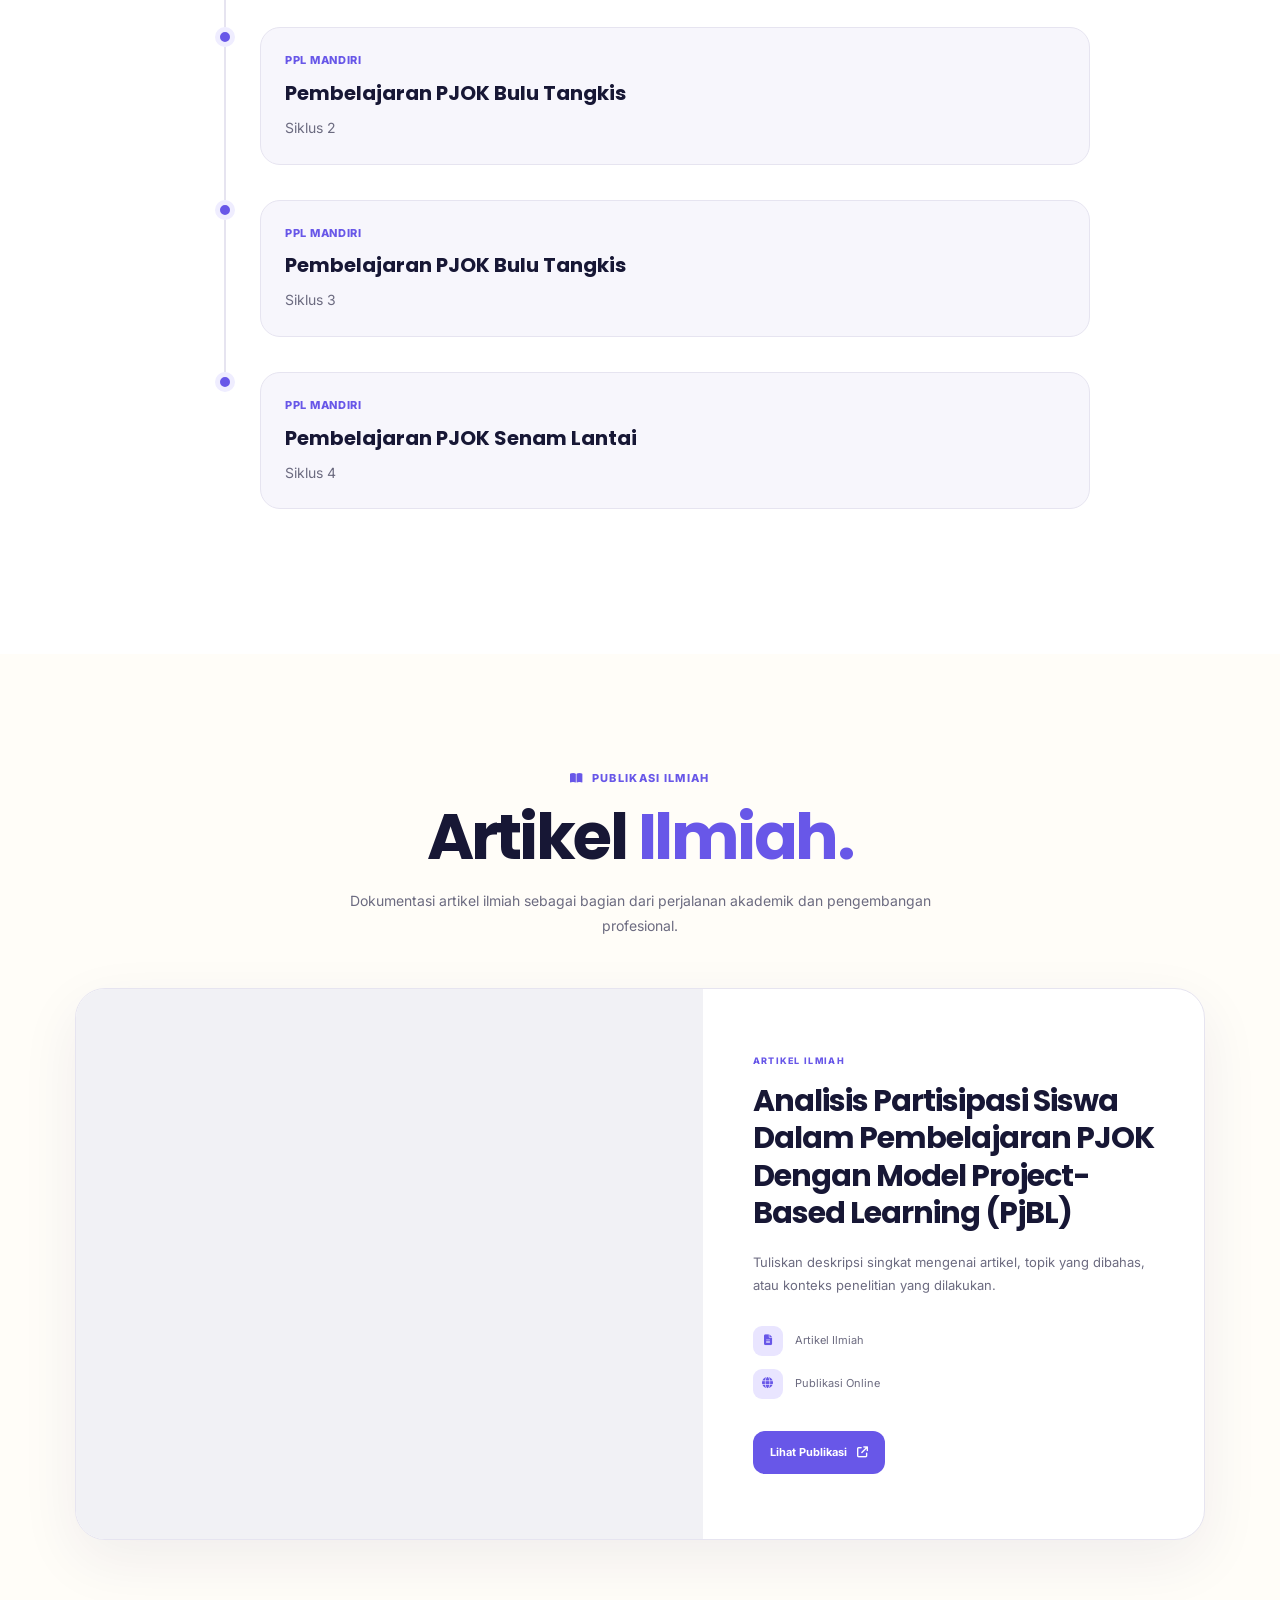
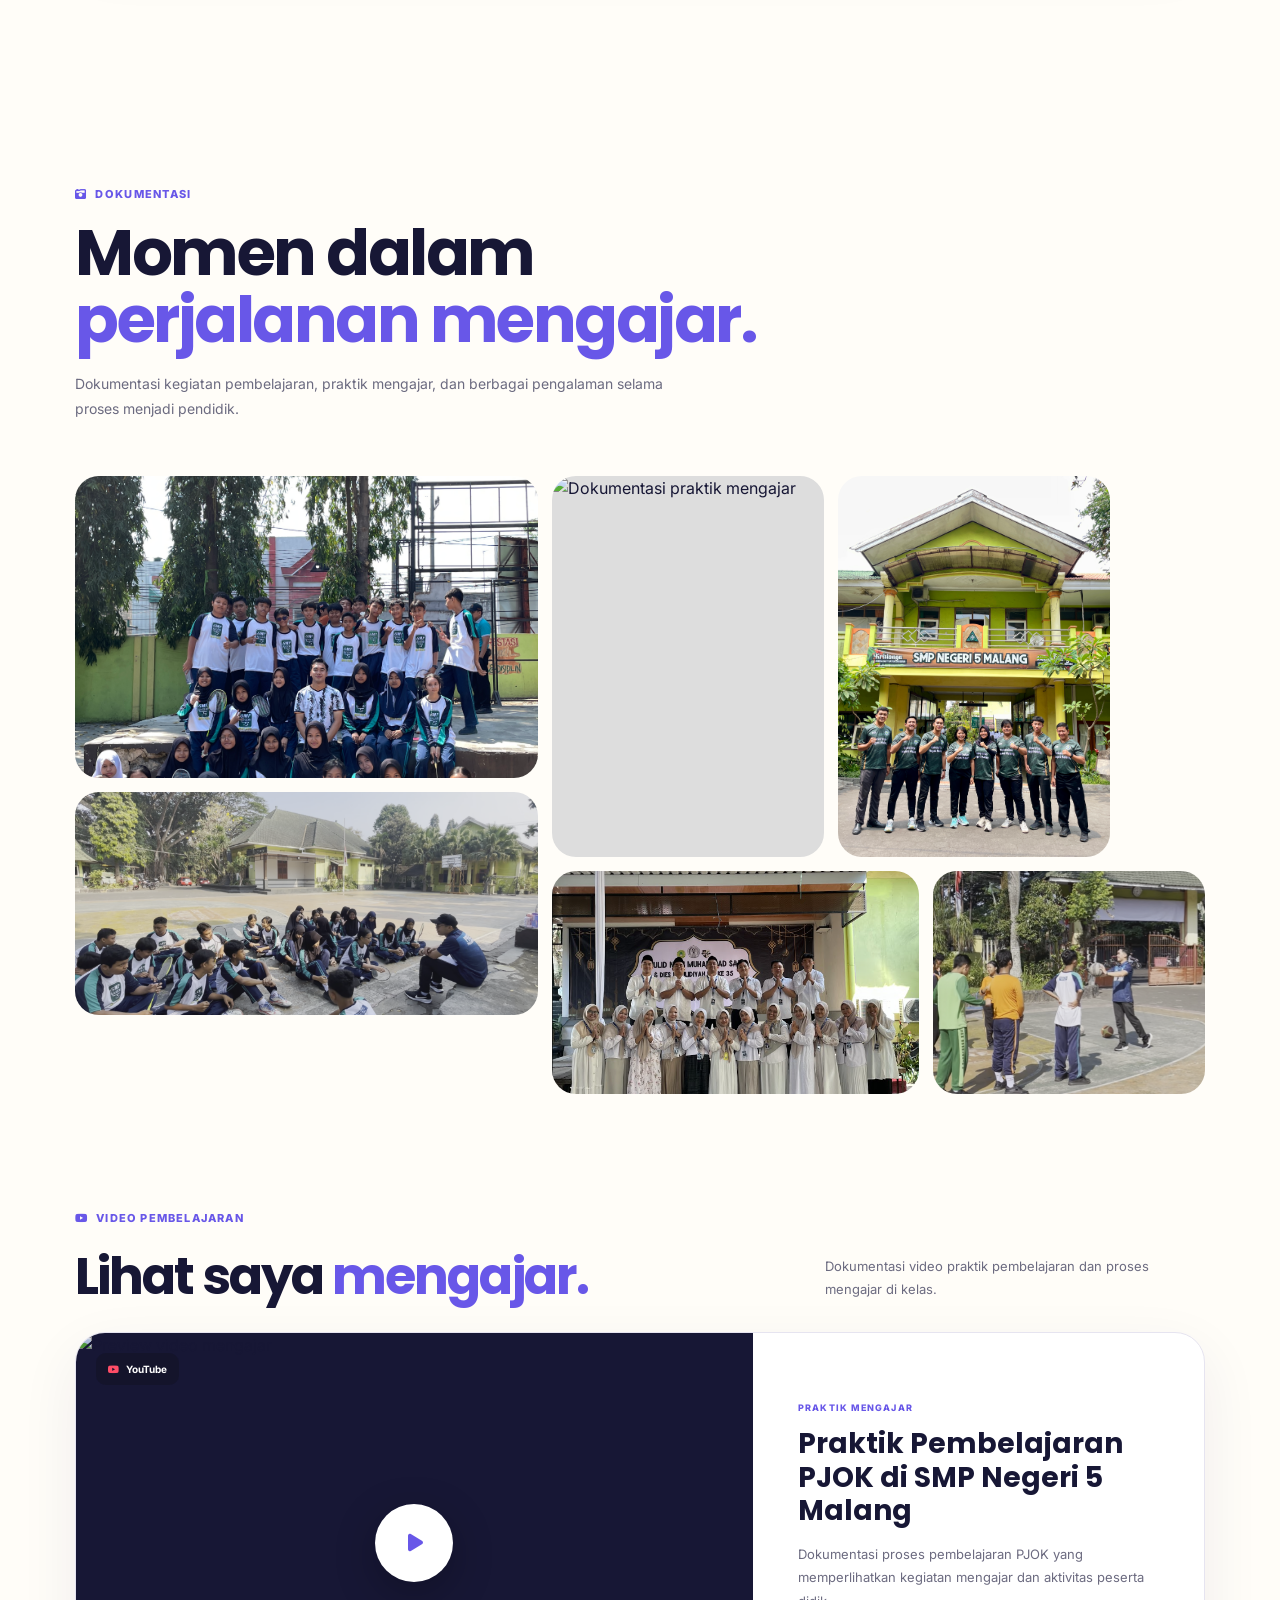
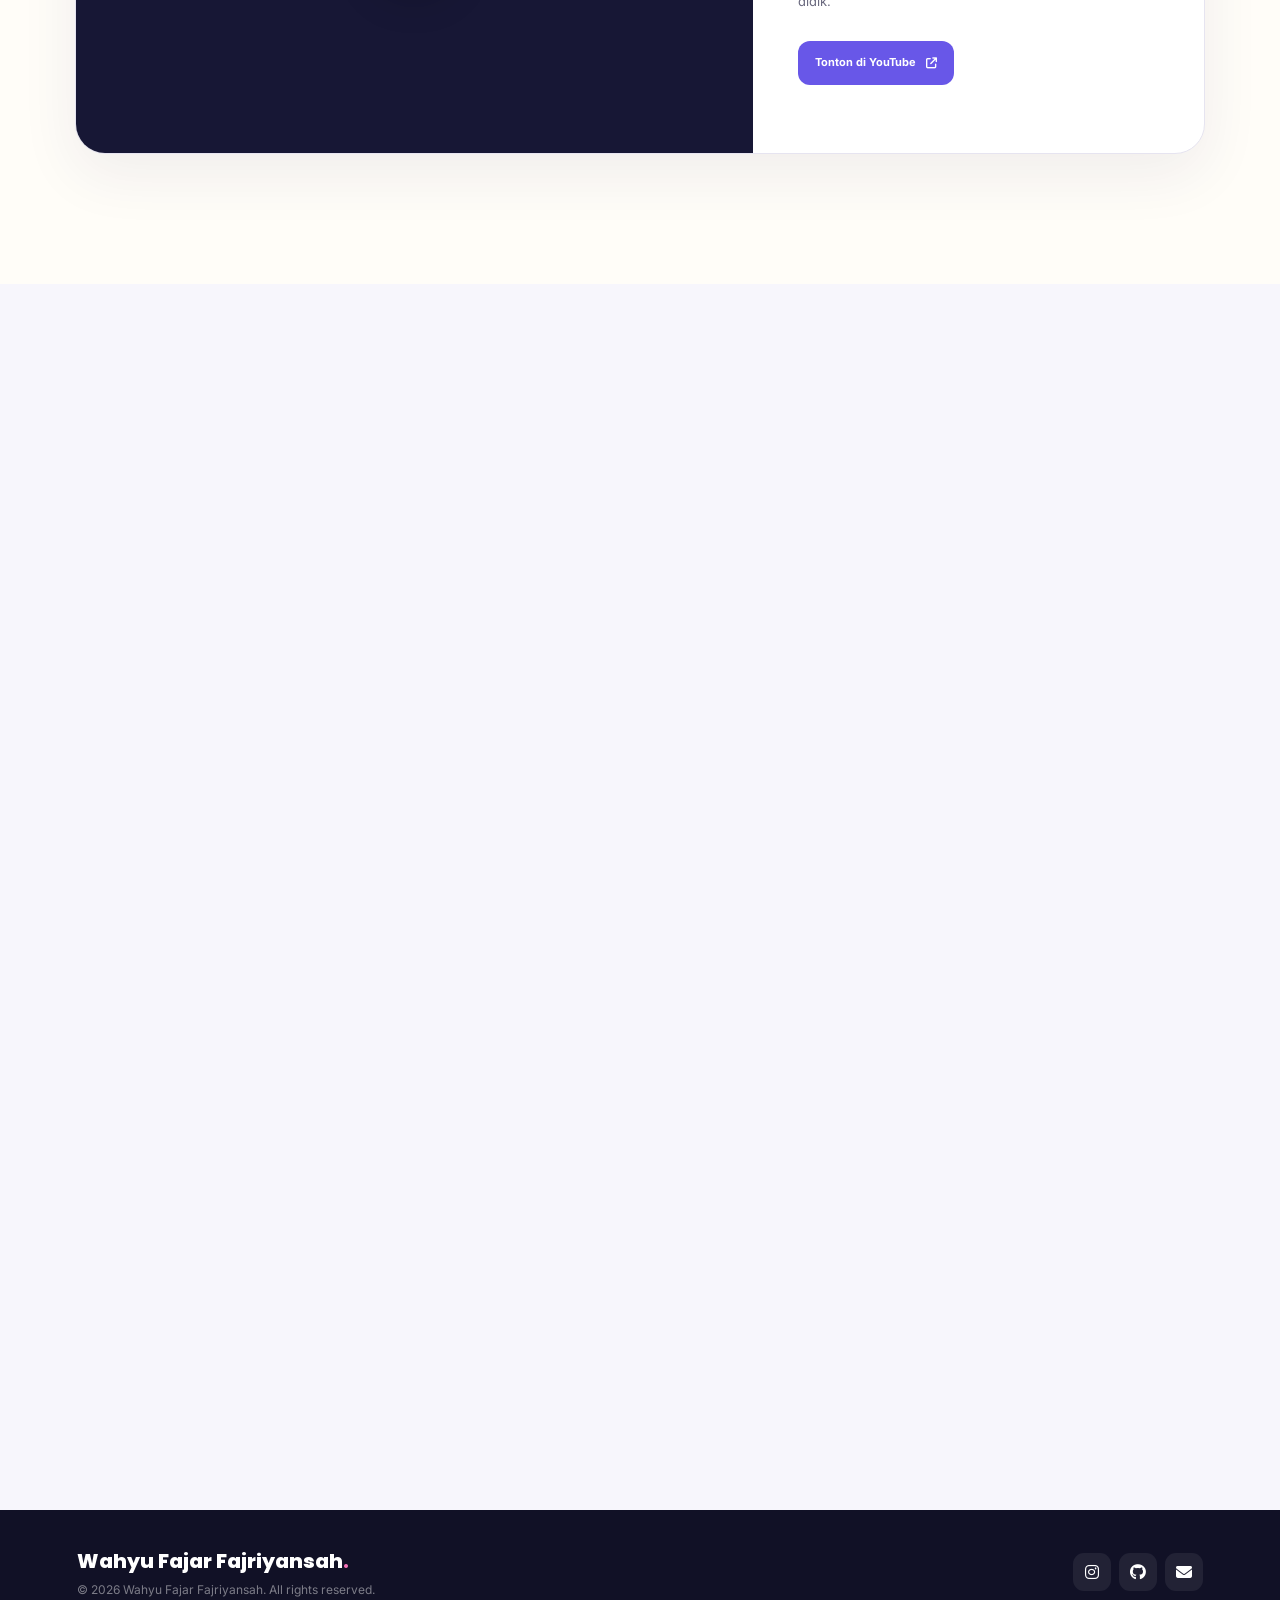
==== commit c008cae4: "merubah isi" ====
--- a/index.html
+++ b/index.html
@@ -855,7 +855,15 @@
                         <a id="mk-drive-link" href="https://drive.google.com/" target="_blank" rel="noopener noreferrer"
                             class="mk-drive-button">
 
-                            Buka Google Drive
+                            G-Drive Refleksi Pembelajaran
+
+                            <i class="fa-solid fa-arrow-up-right-from-square"></i>
+
+                        </a>
+                        <a id="mk-drive1-link" href="https://drive.google.com/" target="_blank" rel="noopener noreferrer"
+                            class="mk-drive-button">
+
+                            G-Drive Artefak
 
                             <i class="fa-solid fa-arrow-up-right-from-square"></i>
 
@@ -1231,14 +1239,14 @@
 
                 <figure class="photo-item photo-large">
 
-                    <img src="assets/images/mengajar-1.jpg" alt="Dokumentasi kegiatan pembelajaran">
+                    <img src="images/IMG_3152.jpg" alt="Dokumentasi kegiatan pembelajaran">
 
                     <figcaption>
 
                         <span>PEMBELAJARAN</span>
 
                         <h3>
-                            Kegiatan pembelajaran Informatika
+                            Kegiatan pembelajaran PJOK
                         </h3>
 
                     </figcaption>
@@ -1250,7 +1258,7 @@
 
                 <figure class="photo-item photo-tall">
 
-                    <img src="assets/images/mengajar-2.jpg" alt="Dokumentasi praktik mengajar">
+                    <img src="images/IMG_3487.jpg" alt="Dokumentasi praktik mengajar">
 
                     <figcaption>
 
@@ -1267,9 +1275,9 @@
 
                 <!-- FOTO 3 -->
 
-                <figure class="photo-item photo-small">
-
-                    <img src="assets/images/mengajar-3.jpg" alt="Aktivitas murid">
+                <figure class="photo-item photo-tall">
+
+                    <img src="images/IMG_4.jpg" alt="Aktivitas murid">
 
                     <figcaption>
 
@@ -1288,14 +1296,14 @@
 
                 <figure class="photo-item photo-wide">
 
-                    <img src="assets/images/mengajar-4.jpg" alt="Kegiatan kelompok">
+                    <img src="images/IMG_1.png" alt="Kegiatan kelompok">
 
                     <figcaption>
 
                         <span>KOLABORASI</span>
 
                         <h3>
-                            Belajar melalui kerja kelompok
+                            Belajar melalui studi kasus
                         </h3>
 
                     </figcaption>
@@ -1307,7 +1315,7 @@
 
                 <figure class="photo-item photo-medium">
 
-                    <img src="assets/images/mengajar-5.jpg" alt="Lingkungan sekolah">
+                    <img src="images/IMG_2.png" alt="Lingkungan sekolah">
 
                     <figcaption>
 
@@ -1326,7 +1334,7 @@
 
                 <figure class="photo-item photo-small">
 
-                    <img src="assets/images/mengajar-6.jpg" alt="Dokumentasi refleksi">
+                    <img src="images/IMG_3.png" alt="Dokumentasi refleksi">
 
                     <figcaption>
 
@@ -1885,7 +1893,11 @@
                     "Artefak menunjukkan penerapan pembelajaran berdiferensiasi melalui asesmen diagnostik, variasi kegiatan, pembagian peran, pengayaan, dan pendampingan sesuai kebutuhan murid.",
 
                 drive:
-                    "https://docs.google.com/document/d/1cO6YcD0Ta3Cnqyag7qB0_eHF6FttxjgH/edit?usp=sharing&ouid=112387662959933041755&rtpof=true&sd=true"
+                    "https://docs.google.com/document/d/1cO6YcD0Ta3Cnqyag7qB0_eHF6FttxjgH/edit?usp=sharing&ouid=112387662959933041755&rtpof=true&sd=true",
+                
+                drive1:
+                    "https://drive.google.com/file/d/1X1qFPDmPinhX5vX38rLaB1owW2ijb1Cf/view?usp=sharing"
+                
 
             },
 
@@ -1918,7 +1930,10 @@
                     "Artefak menunjukkan analisis masalah pembelajaran PJOK dan perencanaan solusi untuk meningkatkan pemahaman, partisipasi, keterampilan, serta kualitas asesmen.",
 
                 drive:
-                    "https://docs.google.com/document/d/1x2mvs1rZa0VyCgtr0aFCivf2sA3FLCFw/edit?usp=sharing&ouid=112387662959933041755&rtpof=true&sd=true"
+                    "https://docs.google.com/document/d/1x2mvs1rZa0VyCgtr0aFCivf2sA3FLCFw/edit?usp=sharing&ouid=112387662959933041755&rtpof=true&sd=true",
+                
+                drive1:
+                "https://drive.google.com/file/d/1oo2NnTa7ntQZ2S6EdJEaT-DmdwG8acQS/view?usp=sharing"
 
             },
 
@@ -1951,7 +1966,10 @@
                     "Artefak menghubungkan filosofi pendidikan dan nilai Pancasila dengan praktik PJOK melalui diskusi dilema moral, permainan tim, dan refleksi.",
 
                 drive:
-                    "https://docs.google.com/document/d/1yQ9fry2hXHOAiShBqlni7Lv7ujM-LzuJ/edit?usp=sharing&ouid=112387662959933041755&rtpof=true&sd=true"
+                    "https://docs.google.com/document/d/1yQ9fry2hXHOAiShBqlni7Lv7ujM-LzuJ/edit?usp=sharing&ouid=112387662959933041755&rtpof=true&sd=true",
+                
+                drive1:
+                "https://drive.google.com/file/d/1Lvx-PEth7EZnAbnJGZNWQTYqY2dfxtFp/view?usp=sharing"
 
             },
 
@@ -1984,7 +2002,10 @@
                     "Artefak menunjukkan penerapan growth mindset melalui keberanian menghadapi tantangan, belajar dari kesalahan, refleksi, dan pengembangan kemampuan.",
 
                 drive:
-                    "https://docs.google.com/document/d/1l0NScdYEhvVra94TemSblbdRwqHPtR6L/edit?usp=sharing&ouid=112387662959933041755&rtpof=true&sd=true"
+                    "https://docs.google.com/document/d/1l0NScdYEhvVra94TemSblbdRwqHPtR6L/edit?usp=sharing&ouid=112387662959933041755&rtpof=true&sd=true",
+                
+                drive1:
+                "https://drive.google.com/file/d/1McdgNgx3yqWktyGgKjHmY96rq7lIPXWI/view?usp=sharing"
 
             },
 
@@ -2017,8 +2038,10 @@
                     "Artefak menunjukkan penerapan asesmen diagnostik, diferensiasi pembelajaran, dan antisipasi tantangan dalam pembelajaran PJOK.",
 
                 drive:
-                    "https://docs.google.com/document/d/1bxb3zqc9yII3hKwWgFNYf7-R29WeLaqp/edit?usp=sharing&ouid=112387662959933041755&rtpof=true&sd=true"
-
+                    "https://docs.google.com/document/d/1bxb3zqc9yII3hKwWgFNYf7-R29WeLaqp/edit?usp=sharing&ouid=112387662959933041755&rtpof=true&sd=true",
+
+                drive1:
+                    "https://drive.google.com/file/d/1ensys9Rxm8by3Sidw19ZlWgUVlH4lFZ3/view?usp=sharing"
             },
 
             "pma-lanjut": {
@@ -2049,8 +2072,10 @@
                     "Menerapkan asesmen sesuai tujuan pembelajaran, memberikan latihan berdasarkan kemampuan siswa, menggunakan rubrik penilaian, serta merancang remedial dan pengayaan berdasarkan hasil evaluasi.",
 
                 drive:
-                    "https://docs.google.com/document/d/1SwJOm5Jg9cfehXsNNf1o88qIzPfMIaHX/edit?usp=sharing&ouid=112387662959933041755&rtpof=true&sd=true"
-
+                    "https://docs.google.com/document/d/1SwJOm5Jg9cfehXsNNf1o88qIzPfMIaHX/edit?usp=sharing&ouid=112387662959933041755&rtpof=true&sd=true",
+
+                drive1:
+                    "https://drive.google.com/drive/folders/1VdGuOwLi6B5EL3BwBgbpuISC0lzHEcCa?usp=sharing"
             },
 
             "pse": {
@@ -2081,8 +2106,10 @@
                     "Menerapkan pemeriksaan emosi, kesepakatan aturan, latihan berpasangan, umpan balik positif, dan refleksi siswa. Hasil observasi digunakan untuk memperbaiki pembelajaran, bukan memberi label kepada siswa.",
 
                 drive:
-                    "https://docs.google.com/document/d/1ja5LF3sbxLB1BW4w2pIg7WBz3mgEMeAI/edit?usp=sharing&ouid=112387662959933041755&rtpof=true&sd=true"
-
+                    "https://docs.google.com/document/d/1ja5LF3sbxLB1BW4w2pIg7WBz3mgEMeAI/edit?usp=sharing&ouid=112387662959933041755&rtpof=true&sd=true",
+
+                drive1:
+                    "https://drive.google.com/file/d/17rs3tATdWEXHkoGn2snRdoReJ-yqKtNn/view?usp=sharing"
             },
 
             "etika": {
@@ -2113,8 +2140,10 @@
                     "Menerapkan prinsip kode etik dalam kegiatan mengajar, menjaga kepercayaan siswa, bersikap tegas tanpa merendahkan, serta menyelesaikan persoalan berdasarkan aturan, pertimbangan moral, dan kepentingan terbaik peserta didik.",
 
                 drive:
-                    "https://docs.google.com/document/d/14Z3bot9EwxqAmxpLsXtkiA3SW12fNRu8/edit?usp=sharing&ouid=112387662959933041755&rtpof=true&sd=true"
-
+                    "https://docs.google.com/document/d/14Z3bot9EwxqAmxpLsXtkiA3SW12fNRu8/edit?usp=sharing&ouid=112387662959933041755&rtpof=true&sd=true",
+
+                drive1:
+                    "https://drive.google.com/file/d/12W3m3MGaejsvynbzOoO4t3WcJsa6ALZt/view?usp=sharing"
             },
 
             "inklusif": {
@@ -2257,6 +2286,9 @@
 
         const driveLink =
             document.getElementById("mk-drive-link");
+            
+        const driveLink1 =
+            document.getElementById("mk-drive1-link");
 
         const content =
             document.querySelector(".mk-content");
@@ -2321,6 +2353,9 @@
             driveLink.href =
                 data.drive;
 
+            driveLink1.href =
+                data.drive1;
+
 
             /* Update tombol aktif */
 
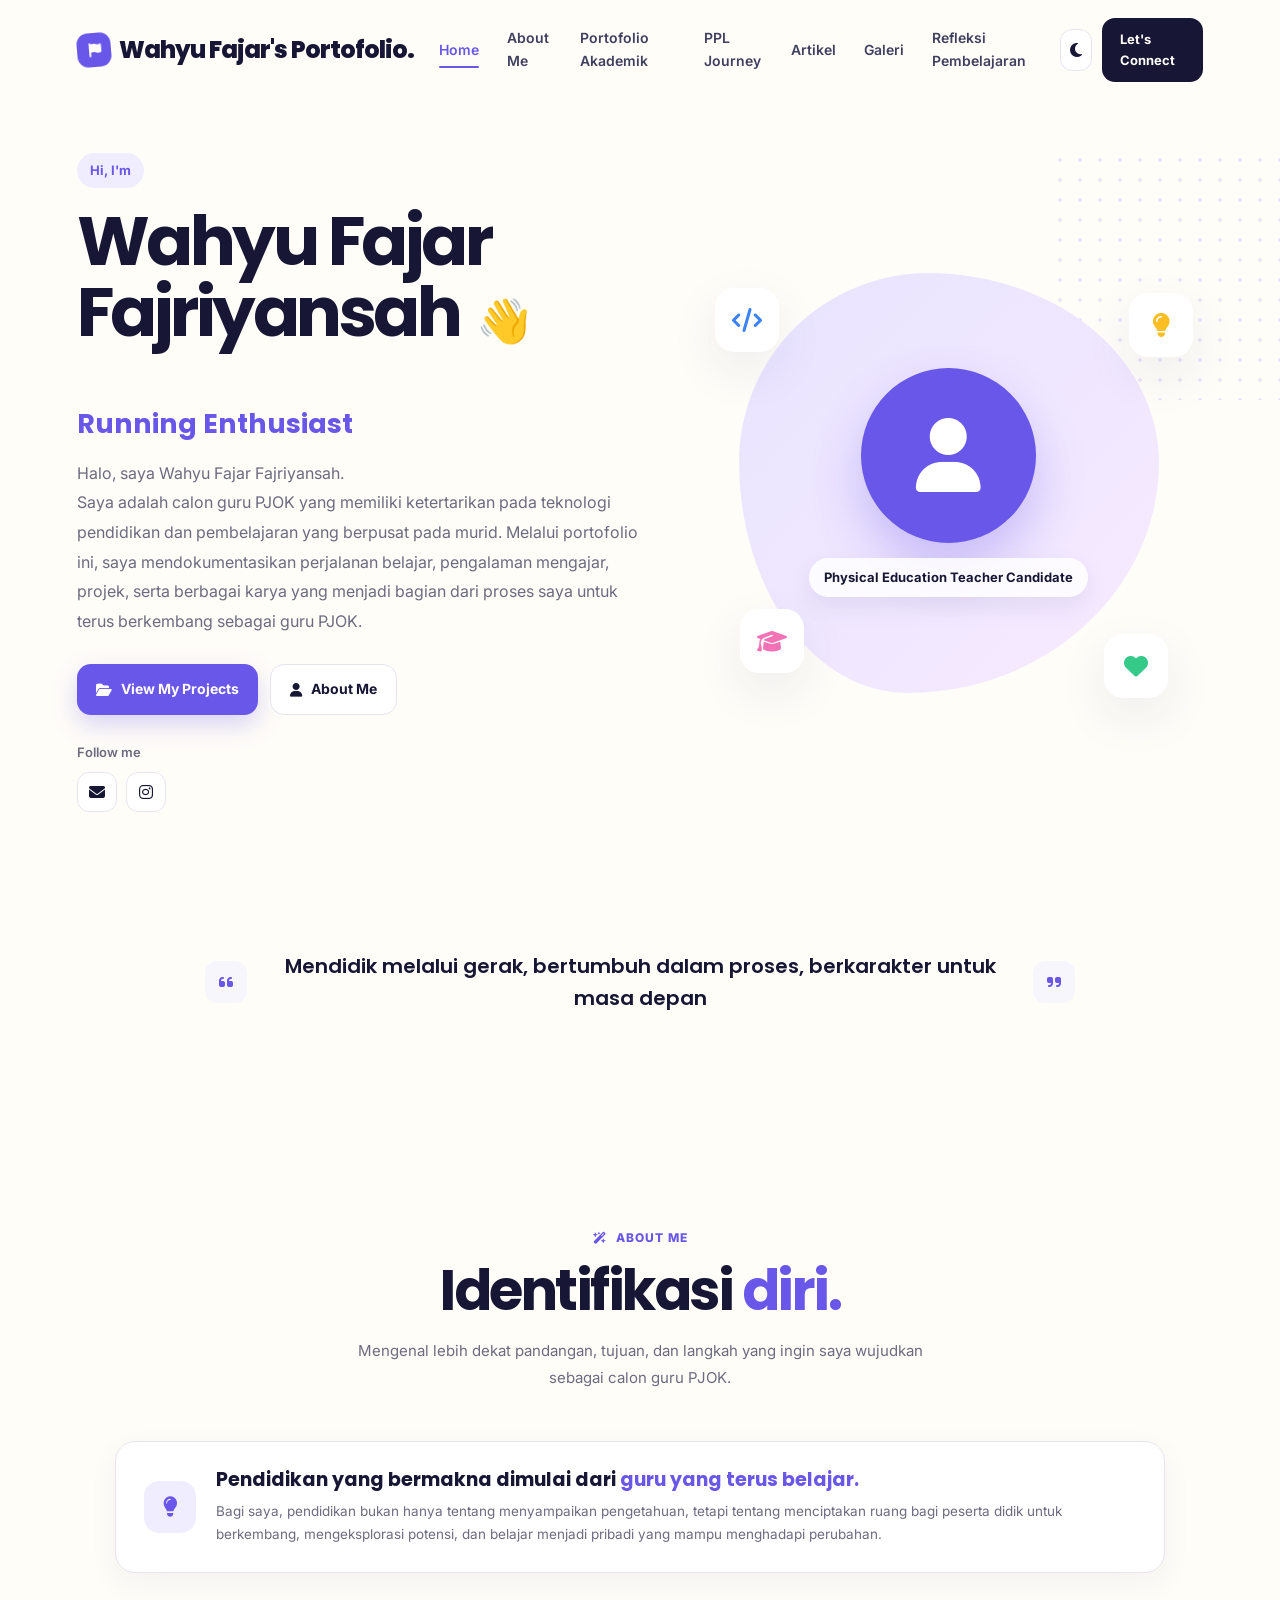
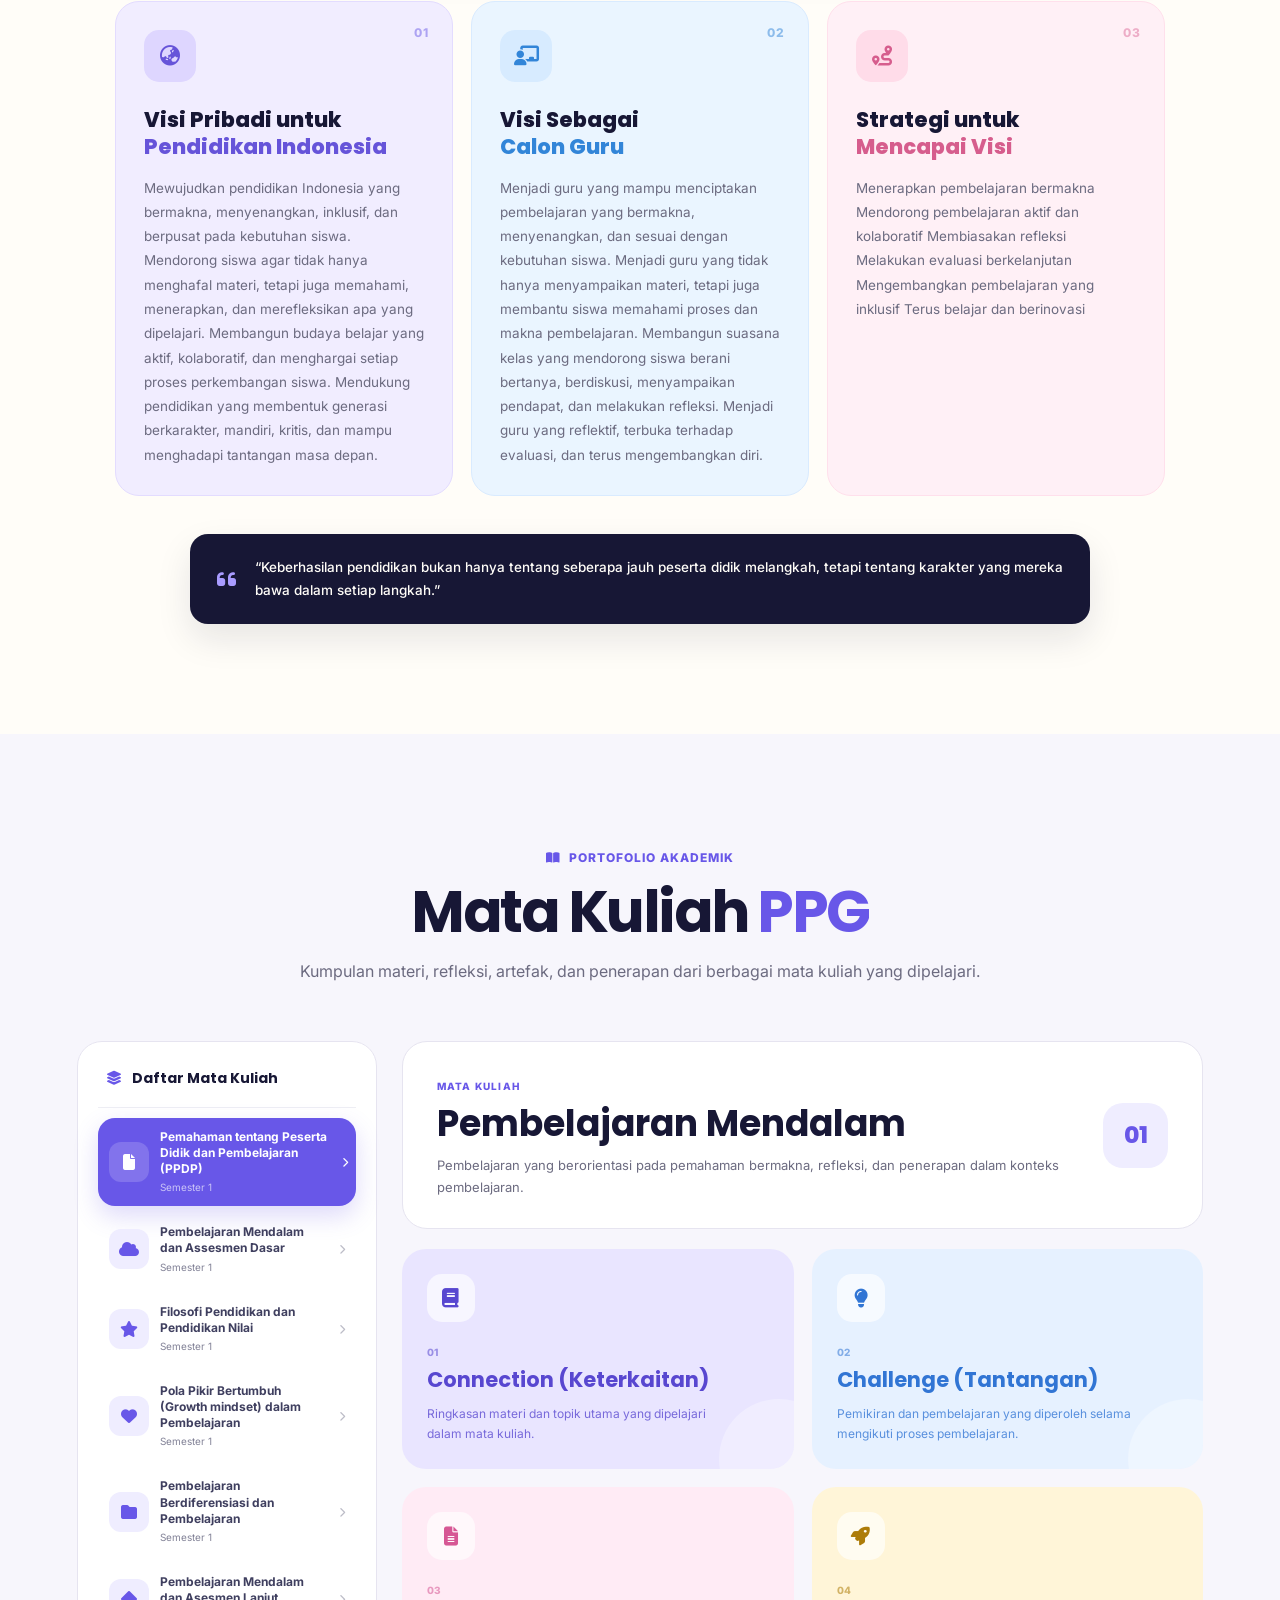
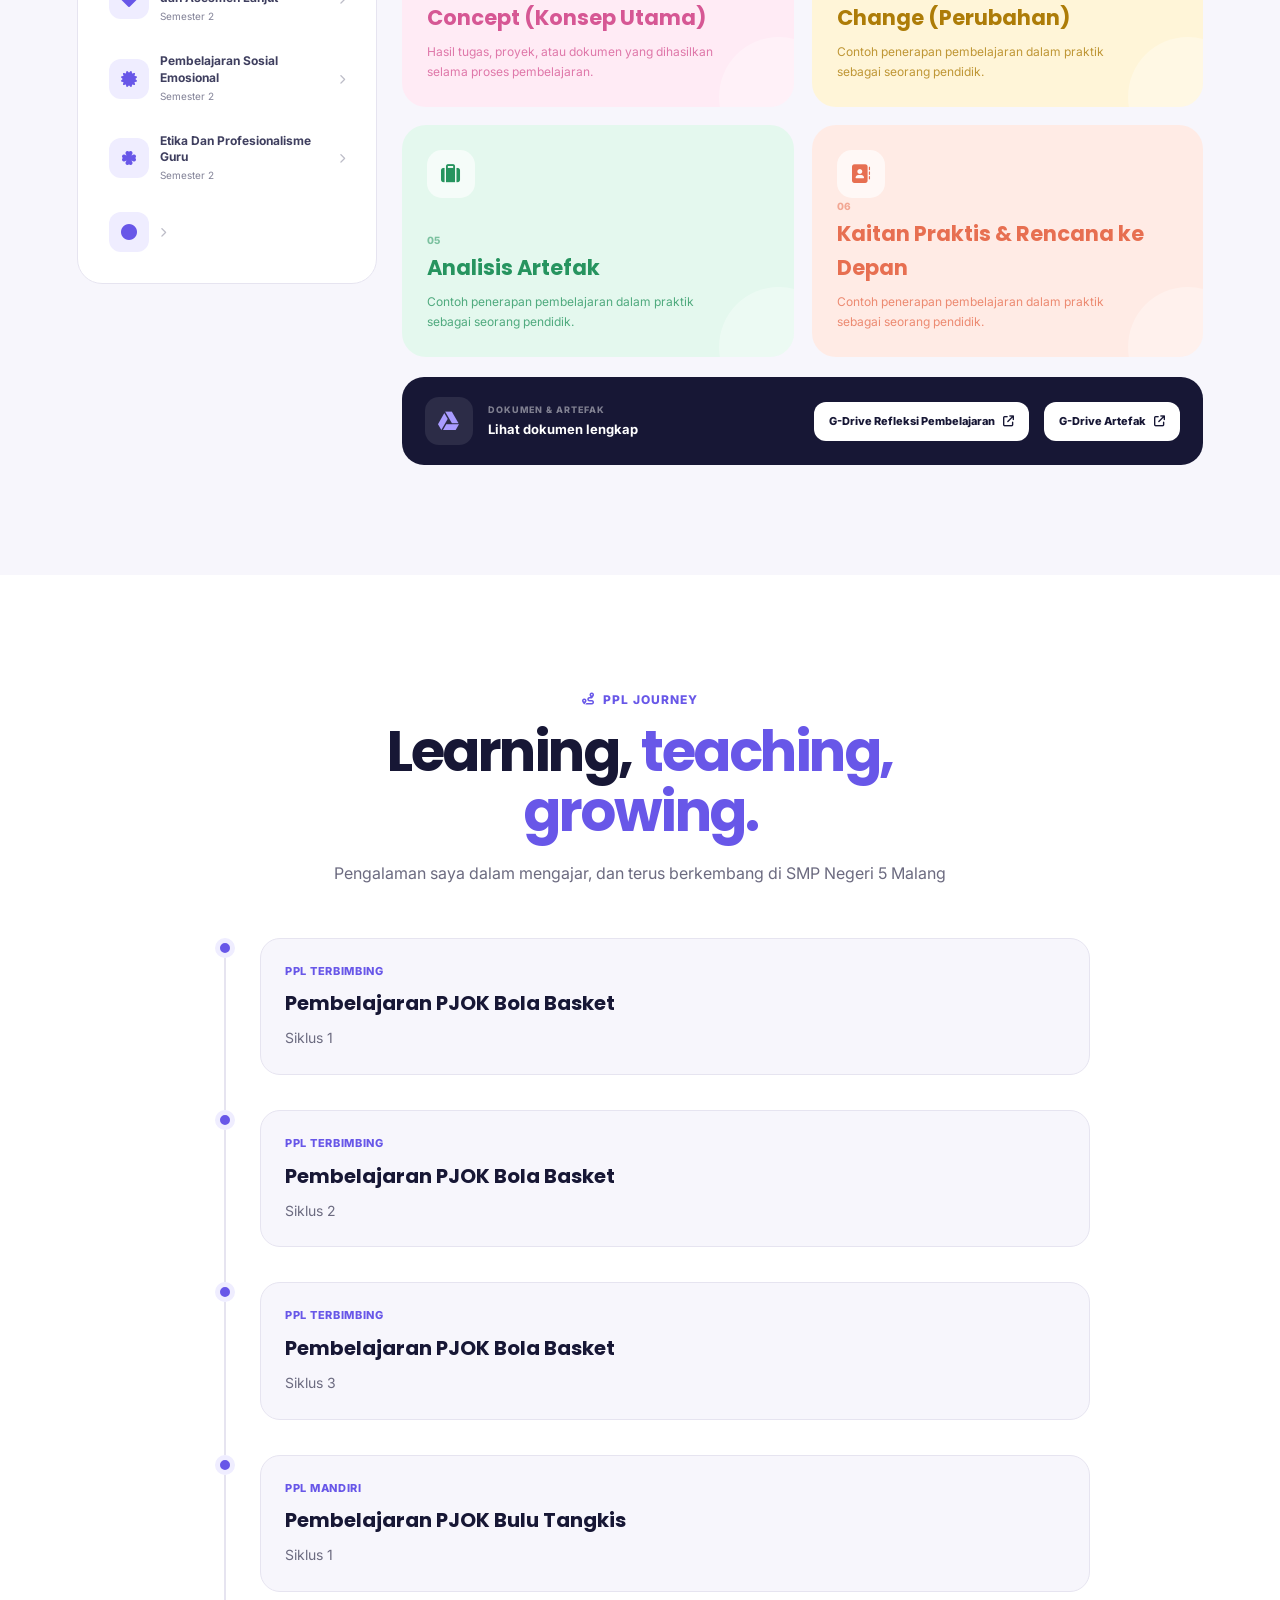
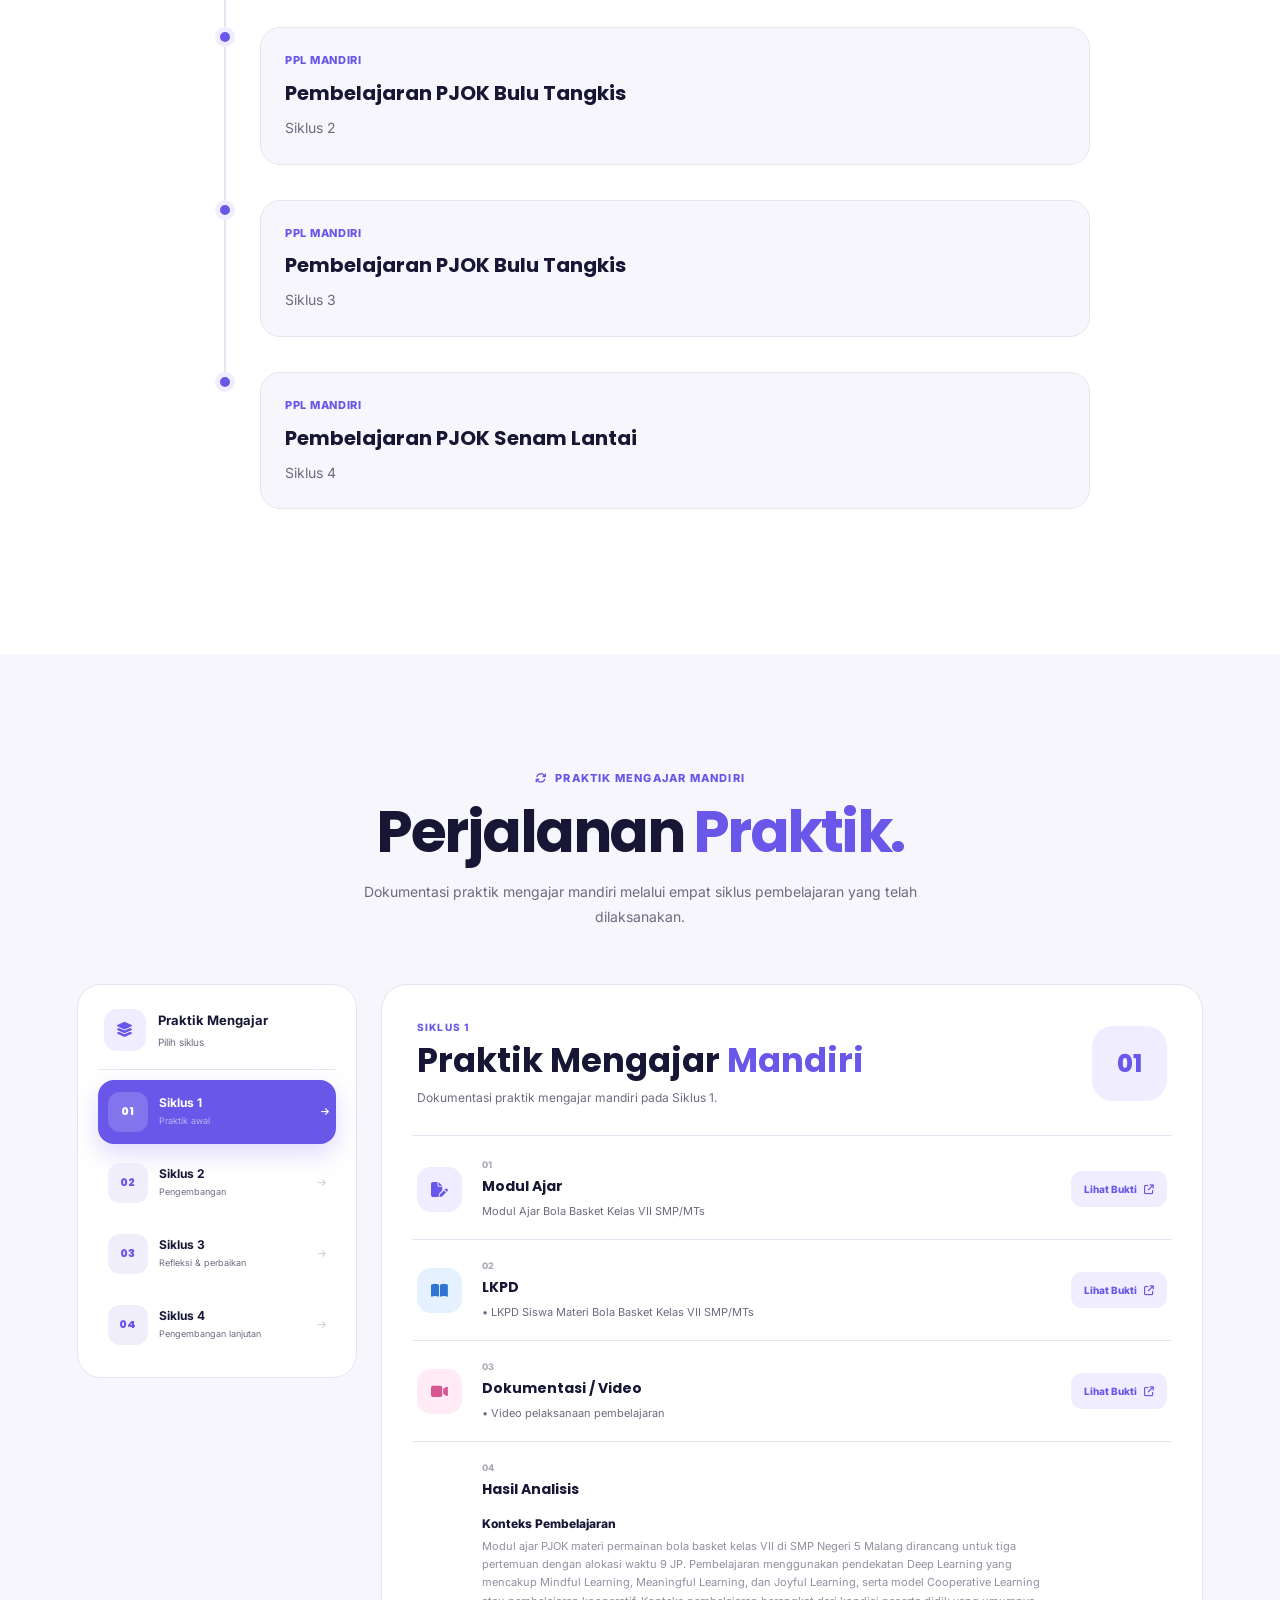
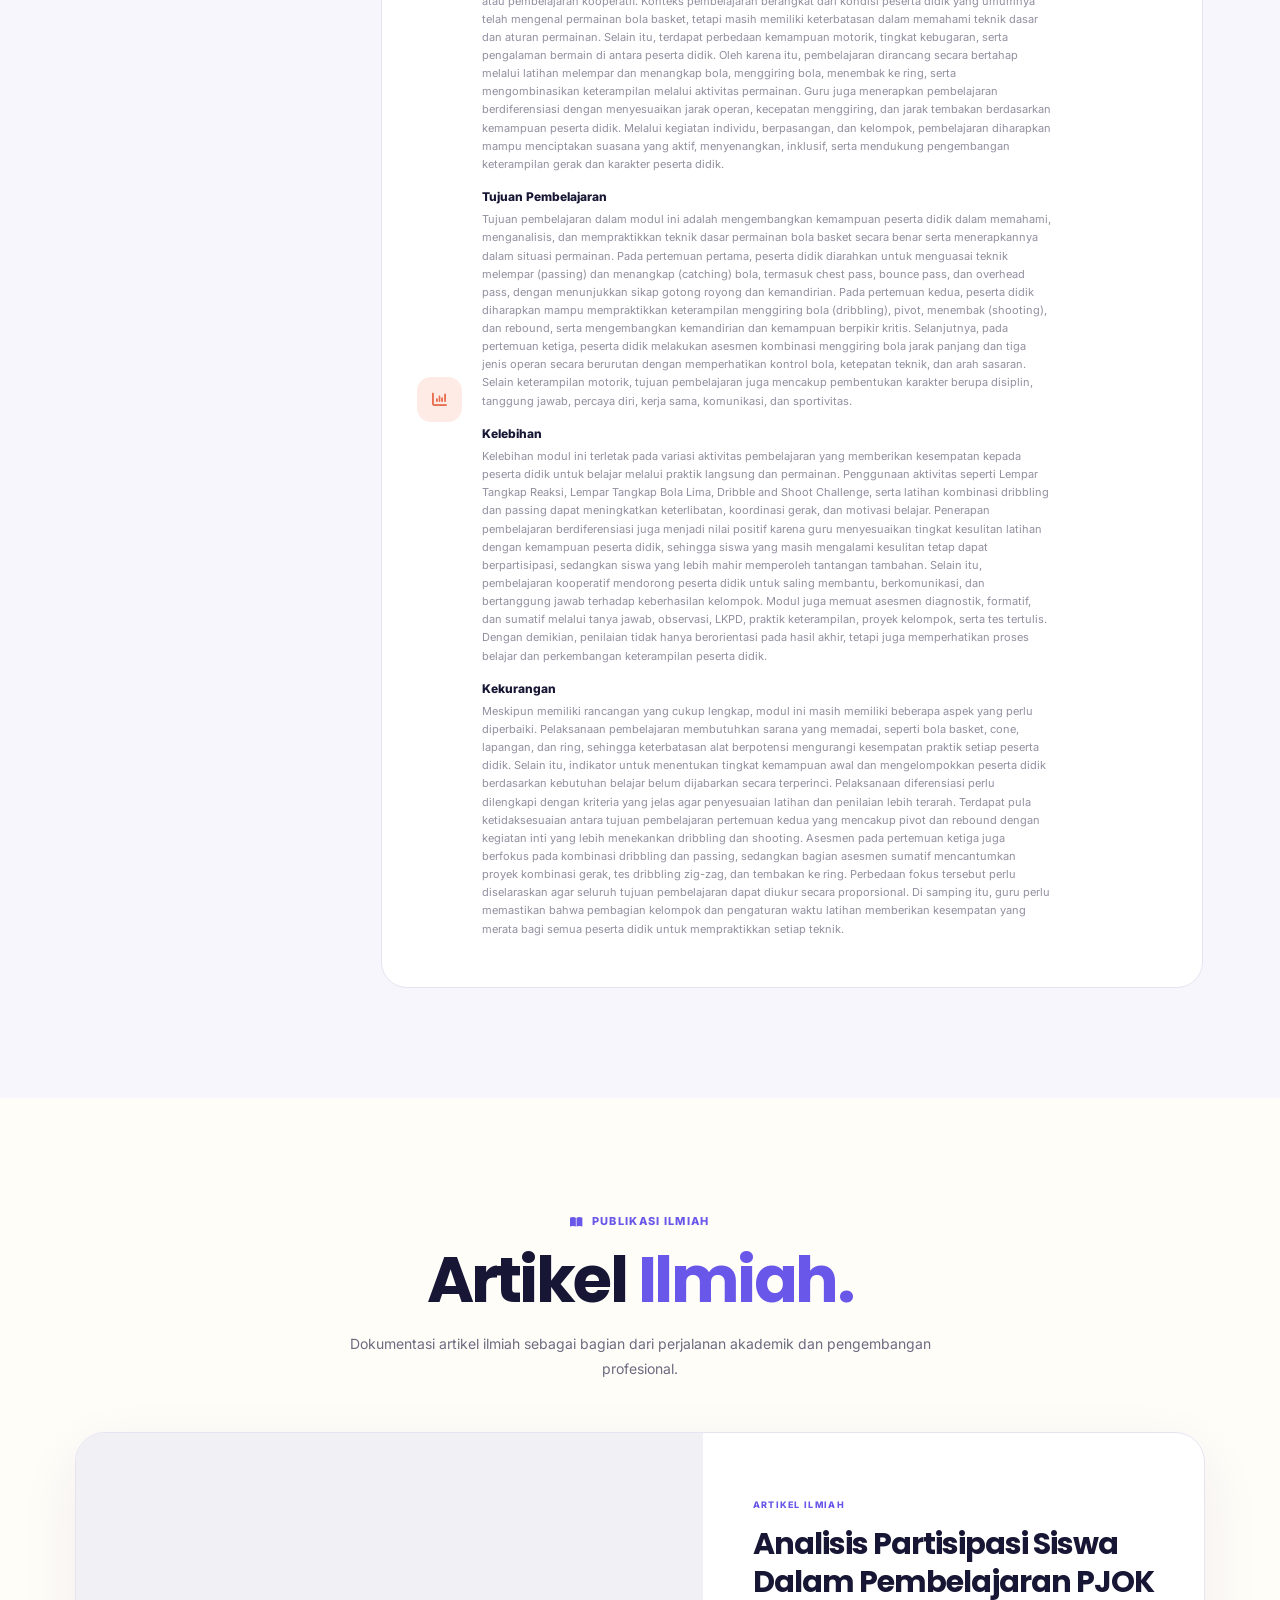
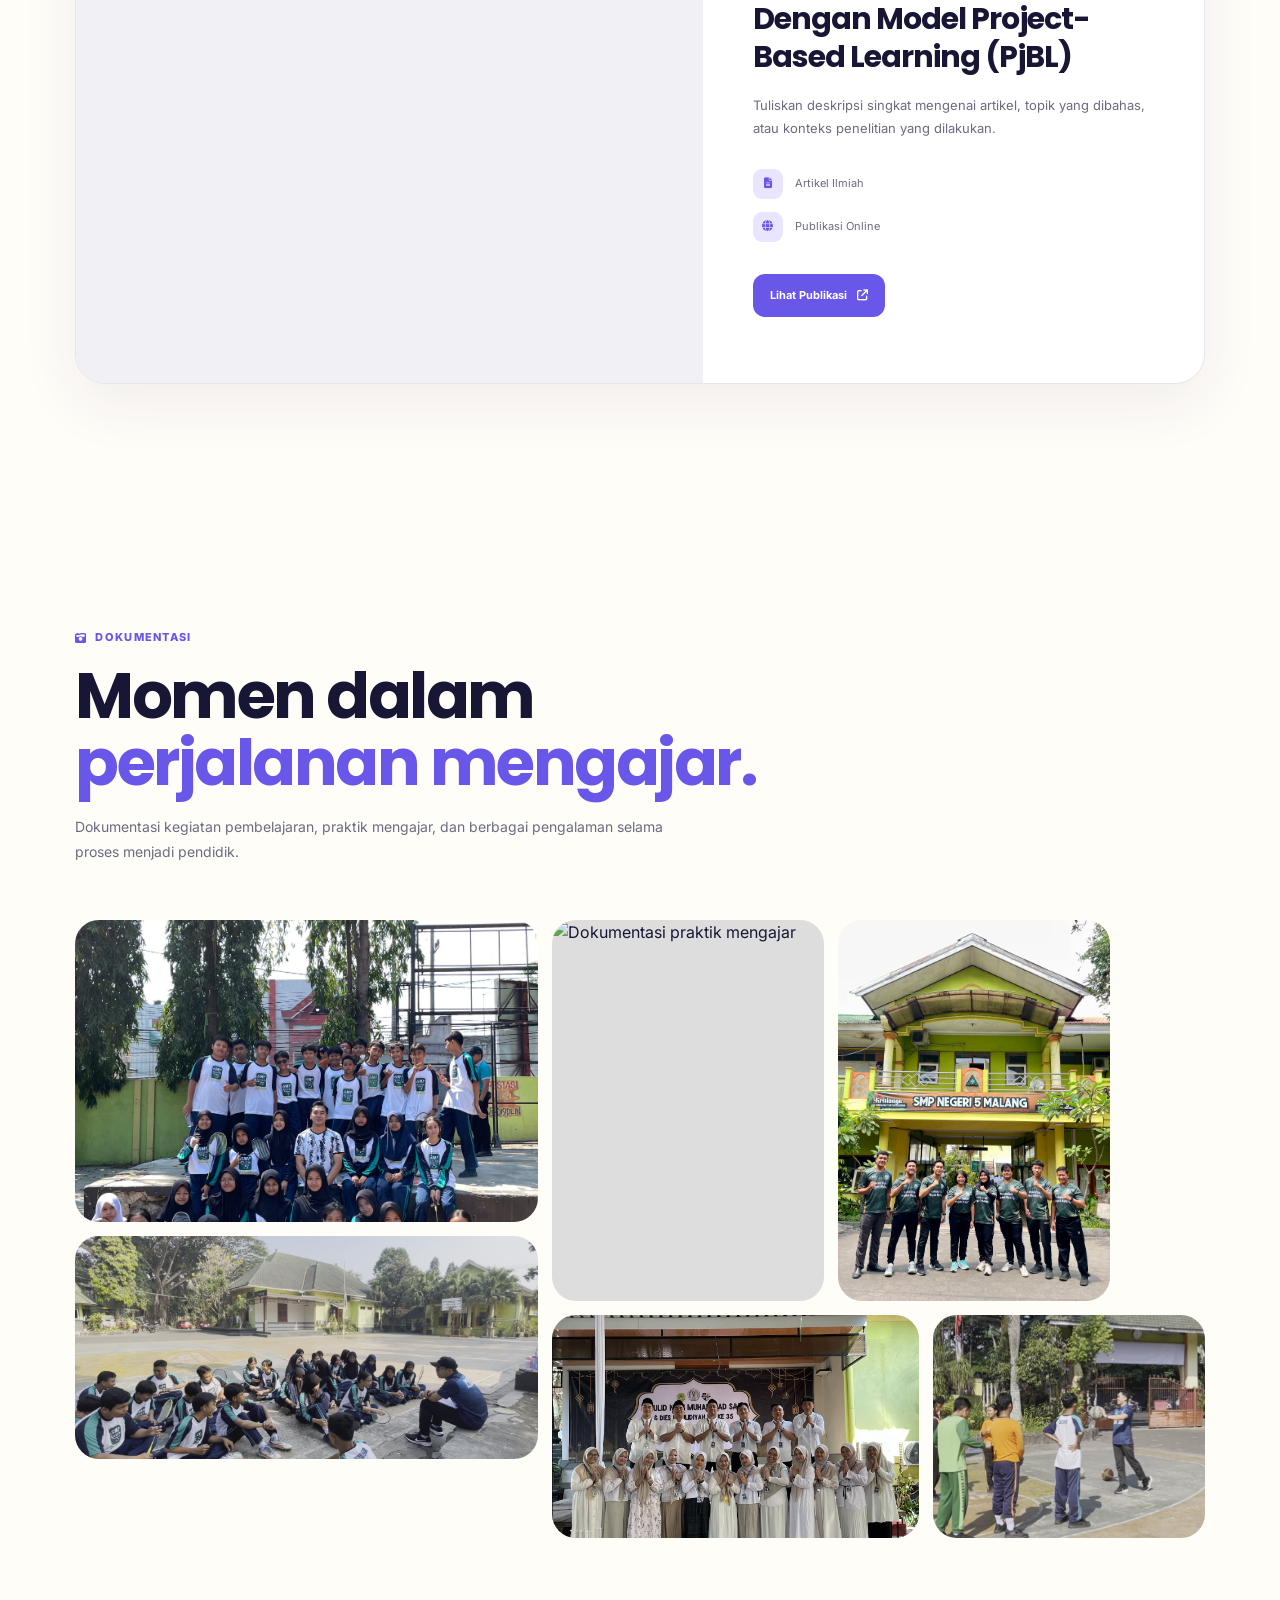
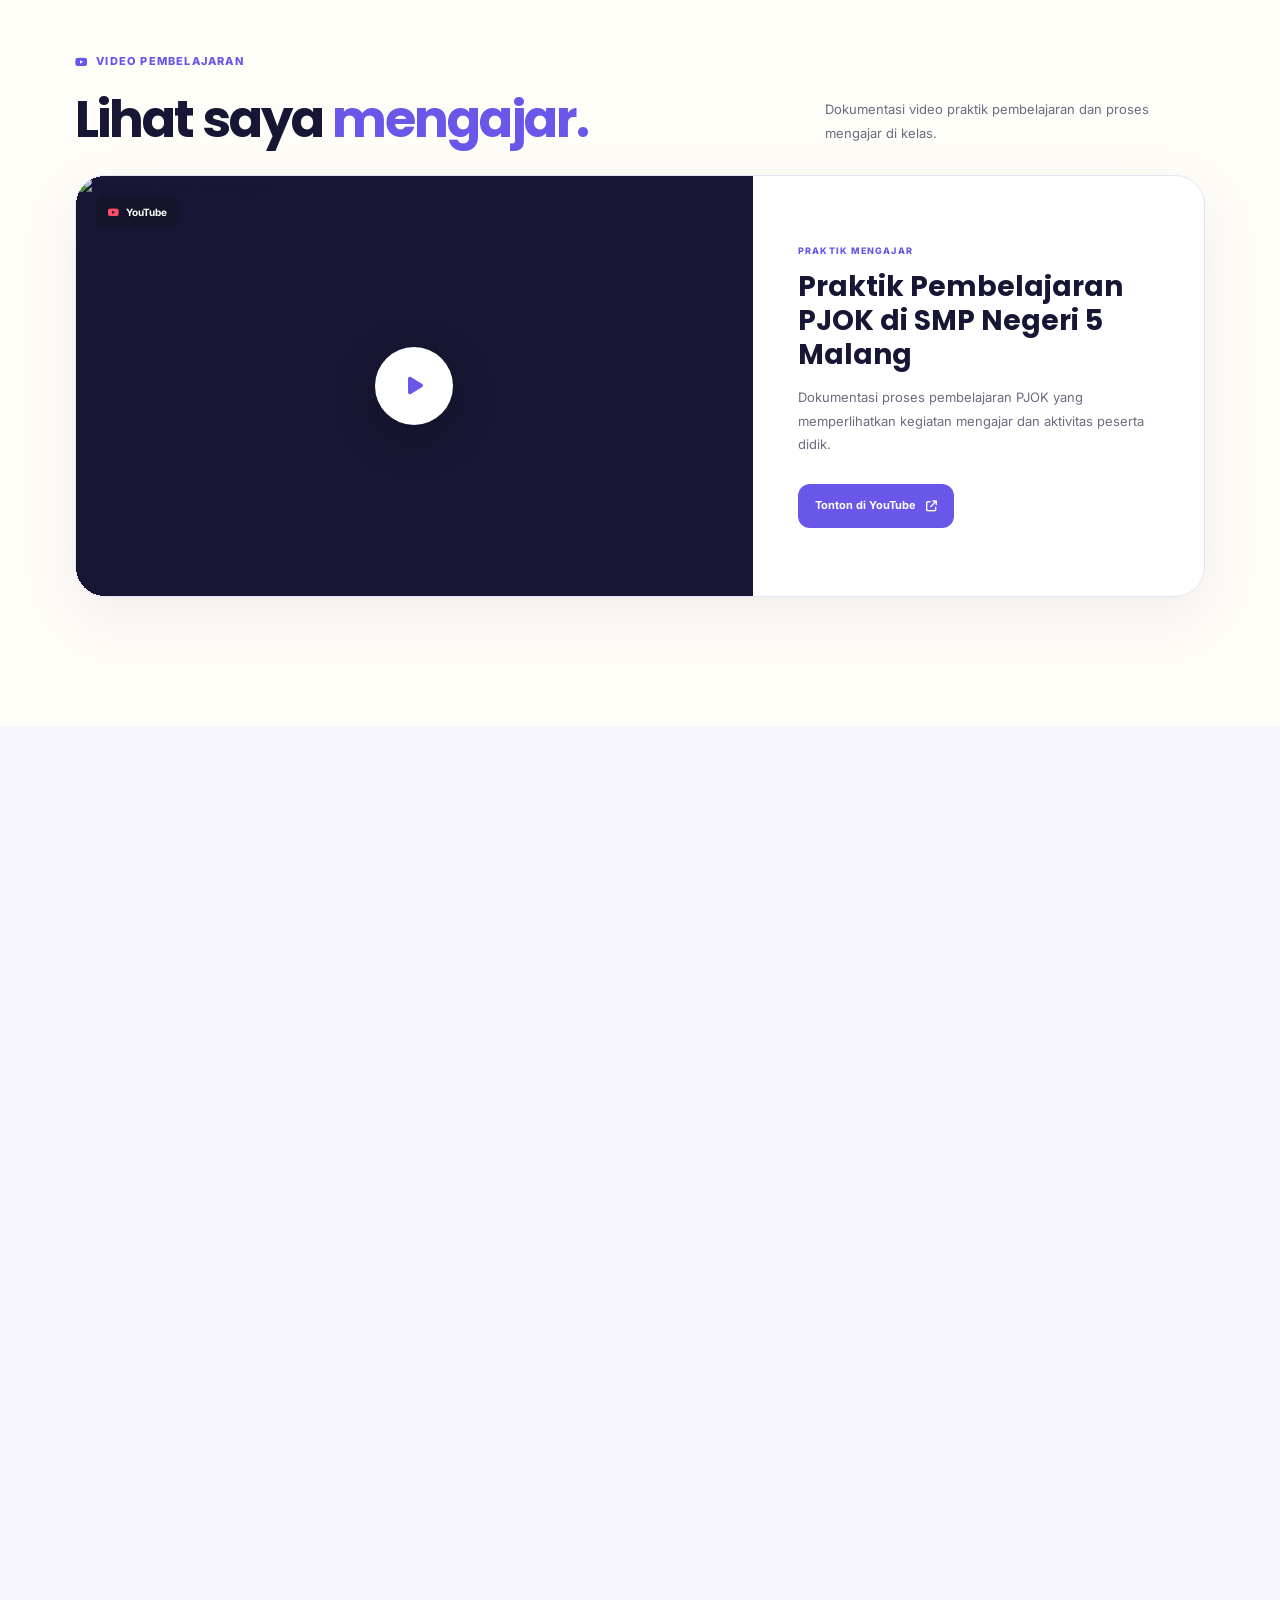
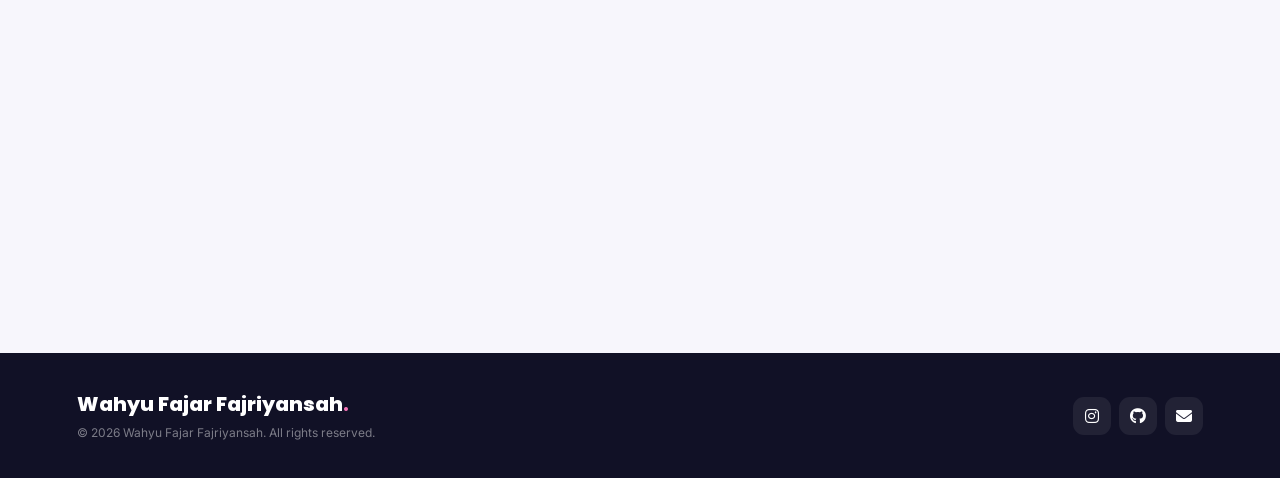
==== commit 4ae1a2ec: "merubah isi" ====
--- a/index.html
+++ b/index.html
@@ -143,7 +143,7 @@
 
                 <h2>
 
-                    
+
 
                     <br>
 
@@ -209,8 +209,7 @@
                     </a> -->
 
 
-                    <a href="https://www.instagram.com/" target="_blank"
-                        class="social">
+                    <a href="https://www.instagram.com/" target="_blank" class="social">
 
                         <i class="fa-brands fa-instagram"></i>
 
@@ -385,10 +384,14 @@
                     </h3>
 
                     <p>
-                        Mewujudkan pendidikan Indonesia yang bermakna, menyenangkan, inklusif, dan berpusat pada kebutuhan siswa.
-                        Mendorong siswa agar tidak hanya menghafal materi, tetapi juga memahami, menerapkan, dan merefleksikan apa yang dipelajari.
-                        Membangun budaya belajar yang aktif, kolaboratif, dan menghargai setiap proses perkembangan siswa.
-                        Mendukung pendidikan yang membentuk generasi berkarakter, mandiri, kritis, dan mampu menghadapi tantangan masa depan.
+                        Mewujudkan pendidikan Indonesia yang bermakna, menyenangkan, inklusif, dan berpusat pada
+                        kebutuhan siswa.
+                        Mendorong siswa agar tidak hanya menghafal materi, tetapi juga memahami, menerapkan, dan
+                        merefleksikan apa yang dipelajari.
+                        Membangun budaya belajar yang aktif, kolaboratif, dan menghargai setiap proses perkembangan
+                        siswa.
+                        Mendukung pendidikan yang membentuk generasi berkarakter, mandiri, kritis, dan mampu menghadapi
+                        tantangan masa depan.
                     </p>
 
                 </div>
@@ -409,9 +412,12 @@
                     </h3>
 
                     <p>
-                        Menjadi guru yang mampu menciptakan pembelajaran yang bermakna, menyenangkan, dan sesuai dengan kebutuhan siswa.
-                        Menjadi guru yang tidak hanya menyampaikan materi, tetapi juga membantu siswa memahami proses dan makna pembelajaran.
-                        Membangun suasana kelas yang mendorong siswa berani bertanya, berdiskusi, menyampaikan pendapat, dan melakukan refleksi.
+                        Menjadi guru yang mampu menciptakan pembelajaran yang bermakna, menyenangkan, dan sesuai dengan
+                        kebutuhan siswa.
+                        Menjadi guru yang tidak hanya menyampaikan materi, tetapi juga membantu siswa memahami proses
+                        dan makna pembelajaran.
+                        Membangun suasana kelas yang mendorong siswa berani bertanya, berdiskusi, menyampaikan pendapat,
+                        dan melakukan refleksi.
                         Menjadi guru yang reflektif, terbuka terhadap evaluasi, dan terus mengembangkan diri.
                     </p>
 
@@ -451,8 +457,8 @@
                 <i class="fa-solid fa-quote-left"></i>
 
                 <span>
-                    “Keberhasilan pendidikan bukan 
-                    hanya tentang seberapa jauh peserta didik melangkah, 
+                    “Keberhasilan pendidikan bukan
+                    hanya tentang seberapa jauh peserta didik melangkah,
                     tetapi tentang karakter yang mereka bawa dalam setiap langkah.”
                 </span>
 
@@ -633,8 +639,8 @@
                             </span>
 
                             <!-- <span class="mk-item-text"> -->
-                                <!-- <strong>Pendidikan Inklusif</strong> -->
-                                <!-- <small>Semester 2</small> -->
+                            <!-- <strong>Pendidikan Inklusif</strong> -->
+                            <!-- <small>Semester 2</small> -->
                             <!-- </span> -->
 
                             <i class="fa-solid fa-chevron-right mk-arrow"></i>
@@ -860,8 +866,8 @@
                             <i class="fa-solid fa-arrow-up-right-from-square"></i>
 
                         </a>
-                        <a id="mk-drive1-link" href="https://drive.google.com/" target="_blank" rel="noopener noreferrer"
-                            class="mk-drive-button">
+                        <a id="mk-drive1-link" href="https://drive.google.com/" target="_blank"
+                            rel="noopener noreferrer" class="mk-drive-button">
 
                             G-Drive Artefak
 
@@ -1124,6 +1130,291 @@
 
         </section>
 
+        <!-- =========================================
+     SIKLUS PRAKTIK MENGAJAR
+========================================= -->
+
+        <section class="cycle-section" id="siklus-ppl">
+
+            <!-- HEADING -->
+            <div class="cycle-heading">
+
+                <span class="cycle-label">
+                    <i class="fa-solid fa-arrows-rotate"></i>
+                    PRAKTIK MENGAJAR MANDIRI
+                </span>
+
+                <h2>
+                    Perjalanan <span>Praktik.</span>
+                </h2>
+
+                <p>
+                    Dokumentasi praktik mengajar mandiri melalui empat
+                    siklus pembelajaran yang telah dilaksanakan.
+                </p>
+
+            </div>
+
+
+            <!-- MAIN WRAPPER -->
+            <div class="cycle-wrapper">
+
+
+                <!-- =====================================
+             LEFT : PILIH SIKLUS
+        ====================================== -->
+
+                <div class="cycle-sidebar">
+
+                    <div class="cycle-sidebar-heading">
+
+                        <div class="cycle-sidebar-icon">
+                            <i class="fa-solid fa-layer-group"></i>
+                        </div>
+
+                        <div>
+                            <strong>Praktik Mengajar</strong>
+                            <span>Pilih siklus</span>
+                        </div>
+
+                    </div>
+
+
+                    <div class="cycle-menu">
+
+                        <!-- SIKLUS 1 -->
+                        <button type="button" class="cycle-menu-item active" data-cycle="1">
+
+                            <span class="cycle-menu-number">
+                                01
+                            </span>
+
+                            <span class="cycle-menu-text">
+                                <strong>Siklus 1</strong>
+                                <small>Praktik awal</small>
+                            </span>
+
+                            <i class="fa-solid fa-arrow-right"></i>
+
+                        </button>
+
+
+                        <!-- SIKLUS 2 -->
+                        <button type="button" class="cycle-menu-item" data-cycle="2">
+
+                            <span class="cycle-menu-number">
+                                02
+                            </span>
+
+                            <span class="cycle-menu-text">
+                                <strong>Siklus 2</strong>
+                                <small>Pengembangan</small>
+                            </span>
+
+                            <i class="fa-solid fa-arrow-right"></i>
+
+                        </button>
+
+
+                        <!-- SIKLUS 3 -->
+                        <button type="button" class="cycle-menu-item" data-cycle="3">
+
+                            <span class="cycle-menu-number">
+                                03
+                            </span>
+
+                            <span class="cycle-menu-text">
+                                <strong>Siklus 3</strong>
+                                <small>Refleksi & perbaikan</small>
+                            </span>
+
+                            <i class="fa-solid fa-arrow-right"></i>
+
+                        </button>
+
+
+                        <!-- SIKLUS 4 -->
+                        <button type="button" class="cycle-menu-item" data-cycle="4">
+
+                            <span class="cycle-menu-number">
+                                04
+                            </span>
+
+                            <span class="cycle-menu-text">
+                                <strong>Siklus 4</strong>
+                                <small>Pengembangan lanjutan</small>
+                            </span>
+
+                            <i class="fa-solid fa-arrow-right"></i>
+
+                        </button>
+
+                    </div>
+
+                </div>
+
+
+
+                <!-- =====================================
+             RIGHT : DETAIL SIKLUS
+        ====================================== -->
+
+                <div class="cycle-detail" id="cycleDetail">
+
+                    <!-- HEADER DETAIL -->
+
+                    <div class="cycle-detail-header">
+
+                        <div>
+
+                            <span class="cycle-detail-label" id="cycleLabel">
+                                SIKLUS 1
+                            </span>
+
+                            <h3 id="cycleTitle">
+                                Praktik Mengajar
+                                <span>Mandiri</span>
+                            </h3>
+
+                            <p id="cycleDescription">
+                                Dokumentasi rancangan, materi, media,
+                                video praktik mengajar, dan instrumen
+                                penilaian pada Siklus 1.
+                            </p>
+
+                        </div>
+
+
+                        <div class="cycle-detail-number" id="cycleNumber">
+                            01
+                        </div>
+
+                    </div>
+
+
+
+
+                    <!-- =====================================
+                 BUKTI 1
+            ====================================== -->
+
+                    <div class="cycle-evidence">
+                        <div class="cycle-evidence-icon purple">
+                            <i class="fa-solid fa-file-pen"></i>
+                        </div>
+
+                        <div class="cycle-evidence-content">
+                            <span>01</span>
+                            <h4>Modul Ajar</h4>
+                            <p id="contentModul">
+                                Isi atau deskripsi Modul Ajar.
+                            </p>
+                        </div>
+
+                        <a href="#" target="_blank" rel="noopener noreferrer" class="cycle-evidence-link"
+                            id="linkModul">
+                            Lihat Bukti
+                            <i class="fa-solid fa-arrow-up-right-from-square"></i>
+                        </a>
+                    </div>
+
+
+                    <!-- =====================================
+                 BUKTI 2
+            ====================================== -->
+
+                    <div class="cycle-evidence">
+                        <div class="cycle-evidence-icon blue">
+                            <i class="fa-solid fa-book-open"></i>
+                        </div>
+
+                        <div class="cycle-evidence-content">
+                            <span>02</span>
+                            <h4>LKPD</h4>
+                            <p id="contentLKPD">
+                                Isi atau deskripsi LKPD.
+                            </p>
+                        </div>
+
+                        <a href="#" target="_blank" rel="noopener noreferrer" class="cycle-evidence-link" id="linkLKPD">
+                            Lihat Bukti
+                            <i class="fa-solid fa-arrow-up-right-from-square"></i>
+                        </a>
+                    </div>
+
+
+
+                    <!-- =====================================
+                 BUKTI 3
+            ====================================== -->
+
+                    <div class="cycle-evidence">
+                        <div class="cycle-evidence-icon pink">
+                            <i class="fa-solid fa-video"></i>
+                        </div>
+
+                        <div class="cycle-evidence-content">
+                            <span>03</span>
+                            <h4>Dokumentasi / Video</h4>
+                            <p id="contentDokumentasi">
+                                Isi atau deskripsi dokumentasi atau video praktik.
+                            </p>
+                        </div>
+
+                        <a href="#" target="_blank" rel="noopener noreferrer" class="cycle-evidence-link"
+                            id="linkDokumentasi">
+                            Lihat Bukti
+                            <i class="fa-solid fa-arrow-up-right-from-square"></i>
+                        </a>
+                    </div>
+
+
+
+                    <!-- =====================================
+                 BUKTI 4
+            ====================================== -->
+
+                    <div class="cycle-evidence cycle-analysis">
+                        <div class="cycle-evidence-icon coral">
+                            <i class="fa-solid fa-chart-column"></i>
+                        </div>
+
+                        <div class="cycle-evidence-content">
+                            <span>04</span>
+                            <h4>Hasil Analisis</h4>
+
+                            <div class="analysis-subsection">
+                                <strong>Konteks Pembelajaran</strong>
+                                <p id="contentKonteks">
+                                    Isi analisis konteks pembelajaran.
+                                </p>
+                            </div>
+
+                            <div class="analysis-subsection">
+                                <strong>Tujuan Pembelajaran</strong>
+                                <p id="contentTujuan">
+                                    Isi analisis tujuan pembelajaran.
+                                </p>
+                            </div>
+
+                            <div class="analysis-subsection">
+                                <strong>Kelebihan</strong>
+                                <p id="contentKelebihan">
+                                    Isi analisis kelebihan.
+                                </p>
+                            </div>
+
+                            <div class="analysis-subsection">
+                                <strong>Kekurangan</strong>
+                                <p id="contentKekurangan">
+                                    Isi analisis kekurangan.
+                                </p>
+                            </div>
+                        </div>
+
+                    </div>
+
+        </section>
 
         <!-- ================= PUBLIKASI ILMIAH ================= -->
         <section class="publication-section" id="publikasi">
@@ -1411,8 +1702,8 @@
                         <img src="https://img.youtube.com/vi/VIDEO_ID/maxresdefault.jpg" alt="Preview video mengajar">
 
 
-                        <a href="https://www.youtube.com/" target="_blank" rel="noopener noreferrer"
-                            class="play-button" aria-label="Tonton video">
+                        <a href="https://www.youtube.com/" target="_blank" rel="noopener noreferrer" class="play-button"
+                            aria-label="Tonton video">
 
                             <i class="fa-solid fa-play"></i>
 
@@ -1476,7 +1767,7 @@
              CONTACT
         ============================== -->
 
- <section class="contact" id="contact">
+        <section class="contact" id="contact">
 
             <div class="contact-box">
 
@@ -1583,9 +1874,9 @@
 
                 <!-- CONNECT BUTTON -->
                 <!-- <a href="" target="_blank" rel="noopener noreferrer" class="contact-button"> -->
-                    <!-- <i class="fa-solid fa-paper-plane"></i> -->
-                    
-                </a> 
+                <!-- <i class="fa-solid fa-paper-plane"></i> -->
+
+                </a>
 
             </div>
 
@@ -1894,10 +2185,10 @@
 
                 drive:
                     "https://docs.google.com/document/d/1cO6YcD0Ta3Cnqyag7qB0_eHF6FttxjgH/edit?usp=sharing&ouid=112387662959933041755&rtpof=true&sd=true",
-                
+
                 drive1:
                     "https://drive.google.com/file/d/1X1qFPDmPinhX5vX38rLaB1owW2ijb1Cf/view?usp=sharing"
-                
+
 
             },
 
@@ -1931,9 +2222,9 @@
 
                 drive:
                     "https://docs.google.com/document/d/1x2mvs1rZa0VyCgtr0aFCivf2sA3FLCFw/edit?usp=sharing&ouid=112387662959933041755&rtpof=true&sd=true",
-                
+
                 drive1:
-                "https://drive.google.com/file/d/1oo2NnTa7ntQZ2S6EdJEaT-DmdwG8acQS/view?usp=sharing"
+                    "https://drive.google.com/file/d/1oo2NnTa7ntQZ2S6EdJEaT-DmdwG8acQS/view?usp=sharing"
 
             },
 
@@ -1944,7 +2235,7 @@
 
                 judul: "Filosofi Pendidikan dan Pendidikan Nilai",
 
-                deskripsi: 
+                deskripsi:
                     "Mata kuliah Filosofi Pendidikan dan Pendidikan Nilai (FPPN) membekali calon guru dengan pemahaman filosofi pendidikan Indonesia serta nilai moral, etika, kepemimpinan, dan semangat menjadi pembelajar sepanjang hayat.",
 
                 materi:
@@ -1967,9 +2258,9 @@
 
                 drive:
                     "https://docs.google.com/document/d/1yQ9fry2hXHOAiShBqlni7Lv7ujM-LzuJ/edit?usp=sharing&ouid=112387662959933041755&rtpof=true&sd=true",
-                
+
                 drive1:
-                "https://drive.google.com/file/d/1Lvx-PEth7EZnAbnJGZNWQTYqY2dfxtFp/view?usp=sharing"
+                    "https://drive.google.com/file/d/1Lvx-PEth7EZnAbnJGZNWQTYqY2dfxtFp/view?usp=sharing"
 
             },
 
@@ -2003,9 +2294,9 @@
 
                 drive:
                     "https://docs.google.com/document/d/1l0NScdYEhvVra94TemSblbdRwqHPtR6L/edit?usp=sharing&ouid=112387662959933041755&rtpof=true&sd=true",
-                
+
                 drive1:
-                "https://drive.google.com/file/d/1McdgNgx3yqWktyGgKjHmY96rq7lIPXWI/view?usp=sharing"
+                    "https://drive.google.com/file/d/1McdgNgx3yqWktyGgKjHmY96rq7lIPXWI/view?usp=sharing"
 
             },
 
@@ -2129,7 +2420,7 @@
 
                 artefak:
                     "Kode etik guru, integritas, tanggung jawab moral, keadilan, keteladanan, kerahasiaan, dan pengambilan keputusan etis.",
-                
+
                 penerapan:
                     "Membiasakan sikap jujur dan objektif, menjaga batas profesional, menyelesaikan permasalahan melalui pendekatan dialogis, serta menjadikan etika sebagai dasar setiap tindakan.",
 
@@ -2286,7 +2577,7 @@
 
         const driveLink =
             document.getElementById("mk-drive-link");
-            
+
         const driveLink1 =
             document.getElementById("mk-drive1-link");
 
@@ -2404,6 +2695,395 @@
 
         tampilkanMataKuliah("pembelajaran-mendalam");
 
+        /* =========================================
+             SIKLUS PRAKTIK MENGAJAR
+          ========================================= */
+
+        document.addEventListener("DOMContentLoaded", function () {
+
+            const cycleButtons = document.querySelectorAll(".cycle-menu-item");
+
+            const cycleLabel = document.getElementById("cycleLabel");
+            const cycleTitle = document.getElementById("cycleTitle");
+            const cycleDescription = document.getElementById("cycleDescription");
+            const cycleNumber = document.getElementById("cycleNumber");
+            const cycleDetail = document.getElementById("cycleDetail");
+
+
+
+            /* =========================================
+               DATA SIKLUS
+            ========================================= */
+
+            const cycleData = {
+
+                1: {
+                    label: "SIKLUS 1",
+                    number: "01",
+
+                    title: 'Praktik Mengajar <span>Mandiri</span>',
+
+                    description:
+                        "Dokumentasi praktik mengajar mandiri pada Siklus 1.",
+
+                    evidence: {
+
+                        modul: [
+                            "Modul Ajar Bola Basket Kelas VII SMP/MTs"
+                        ],
+
+                        lkpd: [
+                            "LKPD Siswa Materi Bola Basket Kelas VII SMP/MTs",
+                        ],
+
+                        dokumentasi: [
+                            "Video pelaksanaan pembelajaran",
+
+                        ],
+
+                        analisis: {
+                            konteks: "Modul ajar PJOK materi permainan bola basket kelas VII di SMP Negeri 5 Malang dirancang untuk tiga pertemuan dengan alokasi waktu 9 JP. Pembelajaran menggunakan pendekatan Deep Learning yang mencakup Mindful Learning, Meaningful Learning, dan Joyful Learning, serta model Cooperative Learning atau pembelajaran kooperatif. Konteks pembelajaran berangkat dari kondisi peserta didik yang umumnya telah mengenal permainan bola basket, tetapi masih memiliki keterbatasan dalam memahami teknik dasar dan aturan permainan. Selain itu, terdapat perbedaan kemampuan motorik, tingkat kebugaran, serta pengalaman bermain di antara peserta didik. Oleh karena itu, pembelajaran dirancang secara bertahap melalui latihan melempar dan menangkap bola, menggiring bola, menembak ke ring, serta mengombinasikan keterampilan melalui aktivitas permainan. Guru juga menerapkan pembelajaran berdiferensiasi dengan menyesuaikan jarak operan, kecepatan menggiring, dan jarak tembakan berdasarkan kemampuan peserta didik. Melalui kegiatan individu, berpasangan, dan kelompok, pembelajaran diharapkan mampu menciptakan suasana yang aktif, menyenangkan, inklusif, serta mendukung pengembangan keterampilan gerak dan karakter peserta didik.",
+
+                            tujuan: " Tujuan pembelajaran dalam modul ini adalah mengembangkan kemampuan peserta didik dalam memahami, menganalisis, dan mempraktikkan teknik dasar permainan bola basket secara benar serta menerapkannya dalam situasi permainan. Pada pertemuan pertama, peserta didik diarahkan untuk menguasai teknik melempar (passing) dan menangkap (catching) bola, termasuk chest pass, bounce pass, dan overhead pass, dengan menunjukkan sikap gotong royong dan kemandirian. Pada pertemuan kedua, peserta didik diharapkan mampu mempraktikkan keterampilan menggiring bola (dribbling), pivot, menembak (shooting), dan rebound, serta mengembangkan kemandirian dan kemampuan berpikir kritis. Selanjutnya, pada pertemuan ketiga, peserta didik melakukan asesmen kombinasi menggiring bola jarak panjang dan tiga jenis operan secara berurutan dengan memperhatikan kontrol bola, ketepatan teknik, dan arah sasaran. Selain keterampilan motorik, tujuan pembelajaran juga mencakup pembentukan karakter berupa disiplin, tanggung jawab, percaya diri, kerja sama, komunikasi, dan sportivitas.",
+
+                            kelebihan: "Kelebihan modul ini terletak pada variasi aktivitas pembelajaran yang memberikan kesempatan kepada peserta didik untuk belajar melalui praktik langsung dan permainan. Penggunaan aktivitas seperti Lempar Tangkap Reaksi, Lempar Tangkap Bola Lima, Dribble and Shoot Challenge, serta latihan kombinasi dribbling dan passing dapat meningkatkan keterlibatan, koordinasi gerak, dan motivasi belajar. Penerapan pembelajaran berdiferensiasi juga menjadi nilai positif karena guru menyesuaikan tingkat kesulitan latihan dengan kemampuan peserta didik, sehingga siswa yang masih mengalami kesulitan tetap dapat berpartisipasi, sedangkan siswa yang lebih mahir memperoleh tantangan tambahan. Selain itu, pembelajaran kooperatif mendorong peserta didik untuk saling membantu, berkomunikasi, dan bertanggung jawab terhadap keberhasilan kelompok. Modul juga memuat asesmen diagnostik, formatif, dan sumatif melalui tanya jawab, observasi, LKPD, praktik keterampilan, proyek kelompok, serta tes tertulis. Dengan demikian, penilaian tidak hanya berorientasi pada hasil akhir, tetapi juga memperhatikan proses belajar dan perkembangan keterampilan peserta didik.",
+
+                            kekurangan: "Meskipun memiliki rancangan yang cukup lengkap, modul ini masih memiliki beberapa aspek yang perlu diperbaiki. Pelaksanaan pembelajaran membutuhkan sarana yang memadai, seperti bola basket, cone, lapangan, dan ring, sehingga keterbatasan alat berpotensi mengurangi kesempatan praktik setiap peserta didik. Selain itu, indikator untuk menentukan tingkat kemampuan awal dan mengelompokkan peserta didik berdasarkan kebutuhan belajar belum dijabarkan secara terperinci. Pelaksanaan diferensiasi perlu dilengkapi dengan kriteria yang jelas agar penyesuaian latihan dan penilaian lebih terarah. Terdapat pula ketidaksesuaian antara tujuan pembelajaran pertemuan kedua yang mencakup pivot dan rebound dengan kegiatan inti yang lebih menekankan dribbling dan shooting. Asesmen pada pertemuan ketiga juga berfokus pada kombinasi dribbling dan passing, sedangkan bagian asesmen sumatif mencantumkan proyek kombinasi gerak, tes dribbling zig-zag, dan tembakan ke ring. Perbedaan fokus tersebut perlu diselaraskan agar seluruh tujuan pembelajaran dapat diukur secara proporsional. Di samping itu, guru perlu memastikan bahwa pembagian kelompok dan pengaturan waktu latihan memberikan kesempatan yang merata bagi semua peserta didik untuk mempraktikkan setiap teknik.",
+                        },
+
+                    }
+                },
+
+
+                2: {
+                    label: "SIKLUS 2",
+                    number: "02",
+
+                    title: 'Praktik Mengajar <span>Kolaboratif</span>',
+
+                    description:
+                        "Dokumentasi praktik mengajar kolaboratif pada Siklus 2.",
+
+                    evidence: {
+
+                        modul: [
+                            "Modul Ajar Sepak Bola Kelas VII SMP/MTs"
+                        ],
+
+                        lkpd: [
+                            "LKPD Siswa Materi Sepak Bola Kelas VII SMP/MTs",
+                        ],
+
+                        dokumentasi: [
+                            "Video pelaksanaan pembelajaran",
+
+                        ],
+
+                        analisis: {
+                            konteks: "Modul ajar PJOK materi permainan sepak bola di SMP Negeri 5 Malang dirancang untuk tiga pertemuan dengan alokasi waktu 9 JP. Materi berfokus pada penguasaan teknik dasar menendang (passing), menghentikan (stopping), dan menggiring bola (dribbling), kemudian menerapkannya dalam permainan sepak bola yang dimodifikasi. Modul menggunakan model Discovery Learning dengan pendekatan Deep Learning yang mencakup Mindful Learning, Meaningful Learning, dan Joyful Learning. Pembelajaran dilatarbelakangi oleh kondisi peserta didik yang umumnya telah mengenal sepak bola, tetapi memiliki tingkat penguasaan teknik dan pengalaman bermain yang berbeda. Oleh karena itu, kegiatan pembelajaran disusun secara bertahap melalui eksplorasi gerak, latihan berpasangan, latihan menggunakan rintangan, serta permainan kelompok kecil. Guru juga menerapkan pembelajaran berdiferensiasi dengan menyesuaikan jarak latihan, variasi gerakan, tingkat kesulitan rintangan, dan aturan permainan berdasarkan kemampuan peserta didik. Dengan demikian, pembelajaran tidak hanya berorientasi pada keterampilan fisik, tetapi juga mengembangkan kemampuan berpikir kritis, kerja sama, komunikasi, kemandirian, dan sportivitas.",
+                            tujuan: "Tujuan pembelajaran dalam modul ini adalah mengembangkan kemampuan peserta didik dalam memahami dan mempraktikkan teknik dasar sepak bola secara benar serta mengombinasikannya dalam situasi permainan. Pada pertemuan pertama, peserta didik diharapkan mampu melakukan teknik menendang dan menghentikan bola menggunakan kaki bagian dalam dengan benar dan percaya diri. Pada pertemuan kedua, peserta didik diarahkan untuk menguasai teknik menggiring bola menggunakan berbagai bagian kaki serta mengombinasikannya dengan gerakan menendang dan menghentikan bola. Selanjutnya, pada pertemuan ketiga, peserta didik diharapkan mampu menerapkan ketiga teknik tersebut secara terpadu melalui permainan sepak bola yang dimodifikasi, disertai sikap kerja sama dan sportivitas. Selain keterampilan gerak, tujuan pembelajaran juga mencakup pembentukan karakter, seperti tanggung jawab, disiplin, kemandirian, kreativitas, dan kemampuan mengambil keputusan selama permainan. Tujuan tersebut menunjukkan bahwa pembelajaran dirancang untuk mengembangkan aspek pengetahuan, keterampilan, dan sikap secara terpadu.",
+                            kelebihan: "Kelebihan modul ini terletak pada penyusunan aktivitas pembelajaran yang bertahap dan berorientasi pada pengalaman langsung peserta didik. Model Discovery Learning memberikan kesempatan kepada siswa untuk mengamati, mencoba, dan menemukan cara melakukan teknik dasar sepak bola melalui latihan yang terarah. Penggunaan permainan kelompok kecil, seperti permainan tiga lawan tiga dan empat lawan empat, serta turnamen mini dapat meningkatkan motivasi, keterlibatan, dan kemampuan menerapkan keterampilan dalam situasi permainan nyata. Penerapan pembelajaran berdiferensiasi juga menjadi kelebihan karena peserta didik pemula dapat berlatih dengan jarak dekat dan rintangan yang lebih renggang, sedangkan peserta didik yang lebih mahir memperoleh tantangan berupa variasi arah tendangan, rintangan yang lebih rapat, dan kecepatan yang lebih tinggi. Selain itu, penggunaan LKPD dan lembar observasi membantu guru memantau proses latihan serta memberikan kesempatan kepada peserta didik untuk merefleksikan perkembangan keterampilannya. Modul juga memuat asesmen diagnostik, formatif, dan sumatif sehingga penilaian tidak hanya berfokus pada hasil akhir, tetapi turut memperhatikan proses latihan, pemahaman teknik, kerja sama, dan sportivitas.",
+                            kekurangan: "Meskipun memiliki rancangan yang cukup sistematis, modul ini masih memiliki beberapa aspek yang perlu diperbaiki. Pertama, pelaksanaan pembelajaran membutuhkan lapangan yang aman, bola yang memadai, serta cone atau penanda, sehingga keterbatasan sarana berpotensi mengurangi kesempatan praktik setiap peserta didik. Kedua, pembelajaran berdiferensiasi telah mengatur penyesuaian latihan berdasarkan kemampuan, tetapi indikator untuk menentukan tingkat kemampuan awal peserta didik belum dijelaskan secara terperinci. Ketiga, instrumen observasi formatif masih relatif sederhana karena hanya mencakup keaktifan, perkembangan teknik, kerja sama, dan sportivitas, sehingga belum memberikan gambaran terperinci tentang kesalahan gerak pada setiap teknik. Selain itu, asesmen sumatif mencantumkan laporan pengamatan pertandingan sepak bola dan praktik keterampilan, tetapi petunjuk pelaksanaan serta rubrik penilaian laporan pengamatan belum dijabarkan secara lengkap. Dari segi konsistensi dokumen, identitas modul menyebut kelas VIII, sedangkan beberapa bagian pada halaman berikutnya masih mencantumkan keterangan PJOK kelas VII. Ketidaksesuaian tersebut perlu diperbaiki agar identitas dan administrasi modul konsisten. Guru juga perlu memastikan bahwa waktu praktik dibagi secara merata agar setiap peserta didik mendapatkan kesempatan yang cukup untuk menendang, menghentikan, dan menggiring bola.",
+                        },
+
+                    }
+
+
+                },
+
+                3: {
+                    label: "SIKLUS 3",
+                    number: "03",
+
+                    title: 'Praktik Mengajar <span>Kolaboratif</span>',
+
+                    description:
+                        "Dokumentasi praktik mengajar kolaboratif pada Siklus 3.",
+
+                    evidence: {
+
+                        modul: [
+                            "Modul Ajar Bulu Tangkis Kelas VII SMP/MTs"
+                        ],
+
+                        lkpd: [
+                            "LKPD Siswa Materi Bulu Tangkis Kelas VII SMP/MTs",
+                        ],
+
+                        dokumentasi: [
+                            "Video pelaksanaan pembelajaran",
+
+                        ],
+
+                        analisis: {
+                            konteks: "Modul ajar PJOK materi permainan bulu tangkis di SMP Negeri 5 Malang dirancang untuk tiga pertemuan dengan alokasi waktu 9 JP. Materi berfokus pada penguasaan teknik dasar memukul (smashing), menggiring (dribbling), dan mengoper (passing), kemudian menerapkannya dalam permainan bulu tangkis yang dimodifikasi. Modul menggunakan model Discovery Learning dengan pendekatan Deep Learning yang mencakup Mindful Learning, Meaningful Learning, dan Joyful Learning. Pembelajaran dilatarbelakangi oleh kondisi peserta didik yang umumnya telah mengenal bulu tangkis, tetapi memiliki tingkat penguasaan teknik dan pengalaman bermain yang berbeda. Oleh karena itu, kegiatan pembelajaran disusun secara bertahap melalui eksplorasi gerak, latihan berpasangan, latihan menggunakan rintangan, serta permainan kelompok kecil. Guru juga menerapkan pembelajaran berdiferensiasi dengan menyesuaikan jarak latihan, variasi gerakan, tingkat kesulitan rintangan, dan aturan permainan berdasarkan kemampuan peserta didik. Dengan demikian, pembelajaran tidak hanya berorientasi pada keterampilan fisik, tetapi juga mengembangkan kemampuan berpikir kritis, kerja sama, komunikasi, kemandirian, dan sportivitas.",
+                            tujuan: "Tujuan pembelajaran dalam modul ini adalah mengembangkan kemampuan peserta didik dalam memahami, menganalisis, dan mempraktikkan teknik dasar permainan bulu tangkis secara benar, aman, dan efektif. Pada pertemuan pertama, peserta didik diharapkan mampu melakukan grip forehand dan backhand, sikap siap, serta servis panjang dan pendek dengan kontrol arah dan kekuatan yang tepat. Pada pertemuan kedua, peserta didik diarahkan untuk menguasai pukulan clear/lob dan drop shot, mengombinasikan teknik, serta menentukan arah pukulan berdasarkan posisi lawan dan ruang kosong. Selanjutnya, pada pertemuan ketiga, kemampuan peserta didik dinilai melalui praktik servis menuju target bernomor 1–4. Selain keterampilan gerak, tujuan pembelajaran juga mencakup pengembangan kemampuan berpikir kritis, kreativitas, kemandirian, komunikasi, kerja sama, tanggung jawab, kejujuran, disiplin, dan sportivitas.",
+                            kelebihan: "Kelebihan modul ini terletak pada rancangan pembelajaran yang sistematis, variatif, dan memperhatikan perbedaan kemampuan peserta didik. Aktivitas seperti Target Servis, Cari Ruang Kosong, dan Tantangan Target Servis 1–4 memberikan pengalaman belajar yang lebih aktif dan menyenangkan sekaligus melatih ketepatan, pengambilan keputusan, serta strategi permainan. Penerapan pembelajaran berdiferensiasi juga menjadi nilai positif karena peserta didik yang mengalami kesulitan dapat berlatih dengan target yang lebih mudah, sedangkan peserta didik yang telah menguasai teknik memperoleh tantangan yang lebih kompleks. Selain itu, penggunaan asesmen diagnostik, formatif, dan sumatif memungkinkan guru memantau kemampuan awal, perkembangan keterampilan, serta hasil belajar peserta didik. Pembelajaran berpasangan dan kelompok turut mendukung pengembangan sikap saling membantu, pemberian umpan balik, dan sportivitas selama kegiatan berlangsung.",
+                            kekurangan: "Meskipun memiliki rancangan yang cukup lengkap, modul ini masih memiliki beberapa aspek yang perlu diperbaiki. Pelaksanaan pembelajaran sangat bergantung pada ketersediaan raket, shuttlecock, lapangan, dan net, sehingga keterbatasan sarana dapat mengurangi kesempatan praktik setiap peserta didik. Selain itu, kriteria untuk mengelompokkan kemampuan awal dan menentukan tingkat diferensiasi belum dijelaskan secara terperinci. Instrumen umpan balik antarteman juga perlu dibuat lebih terstruktur agar peserta didik dapat memberikan penilaian berdasarkan indikator yang jelas. Asesmen sumatif pada pertemuan ketiga lebih berfokus pada ketepatan servis, sehingga keterampilan clear/lob, drop shot, dan strategi memanfaatkan ruang kosong belum terukur secara langsung dalam asesmen akhir tersebut. Dari segi konsistensi dokumen, terdapat pula ketidaksesuaian istilah pada judul topik pertemuan kedua serta beberapa contoh pemanfaatan digital yang masih menyebut materi olahraga lain. Hal-hal tersebut perlu diselaraskan agar pelaksanaan pembelajaran lebih terarah.",
+                        },
+
+                    }
+
+
+                },
+
+                4: {
+                    label: "SIKLUS 4",
+                    number: "04",
+
+                    title: 'Praktik Mengajar <span>Kolaboratif</span>',
+
+                    description:
+                        "Dokumentasi praktik mengajar kolaboratif pada Siklus 4.",
+
+                    evidence: {
+
+                        modul: [
+                            "Modul Ajar Senam Lantai Kelas VII SMP/MTs"
+                        ],
+
+                        lkpd: [
+                            "LKPD Siswa Materi Senam Lantai Kelas VII SMP/MTs",
+                        ],
+
+                        dokumentasi: [
+                            "Video pelaksanaan pembelajaran",
+
+                        ],
+
+                        analisis: {
+                            konteks: "Dasar melalui enam gerakan, yaitu sikap kapal terbang, guling depan, guling belakang, sikap lilin, meroda, dan kayang. Pembelajaran mengintegrasikan pendekatan Deep Learning dengan model Problem Based Learning (PBL) dan Direct Instruction. Kegiatan dirancang melalui pengamatan video, demonstrasi guru, latihan terbimbing, kerja kelompok, dan penyusunan rangkaian gerakan. Modul juga memperhatikan perbedaan kemampuan awal, kelenturan, keseimbangan, dan koordinasi peserta didik melalui pembelajaran berdiferensiasi. Selain mengembangkan keterampilan fisik, pembelajaran diarahkan untuk menumbuhkan keberanian, kedisiplinan, kemandirian, tanggung jawab, serta kerja sama.",
+                            tujuan: "Tujuan pembelajaran dalam modul ini adalah agar peserta didik mampu menjelaskan dan mempraktikkan teknik dasar enam gerakan senam lantai dengan benar dan aman, serta merangkai minimal empat gerakan menjadi penampilan sederhana secara berkelompok. Peserta didik juga diharapkan mampu memahami prinsip keseimbangan, koordinasi, dan keselamatan dalam melakukan gerakan. Selain itu, pembelajaran bertujuan membentuk sikap percaya diri, disiplin, keberanian mencoba, ketekunan, dan kemampuan memberikan umpan balik kepada teman. Dengan demikian, keberhasilan pembelajaran tidak hanya diukur dari ketepatan gerakan, tetapi juga dari perkembangan kemampuan individu dan sikap selama mengikuti kegiatan.",
+                            kelebihan: "KKelebihan modul ini terletak pada variasi aktivitas dan penggunaan strategi pembelajaran yang memberikan kesempatan kepada peserta didik untuk belajar melalui pengamatan, praktik langsung, diskusi, dan refleksi. Pembelajaran berdiferensiasi memungkinkan siswa berlatih sesuai kemampuannya, sedangkan peer teaching dan kerja kelompok mendorong kolaborasi serta saling membantu. Modul juga dilengkapi asesmen awal, observasi proses, penilaian teman sejawat, penilaian diri, dan asesmen akhir berupa penampilan rangkaian gerakan. Adanya lembar instruksi bergambar pada halaman 24–26 serta instrumen penilaian pada halaman 27–29 turut mendukung pemahaman teknik dan pemantauan perkembangan peserta didik.",
+                            kekurangan: "Beberapa aspek masih perlu diperbaiki, terutama kesesuaian alokasi waktu, tahapan penguasaan gerakan, dan kejelasan instrumen penilaian. Identitas modul mencantumkan alokasi waktu 3 JP, sedangkan kegiatan dirancang dalam tiga pertemuan dengan total 180 menit. Selain itu, enam gerakan yang memiliki tingkat kesulitan berbeda diperkenalkan dalam waktu relatif terbatas, sehingga berpotensi mengurangi kesempatan latihan setiap siswa. Pelaksanaan diferensiasi juga perlu dilengkapi indikator kemampuan yang lebih terukur, sedangkan rubrik penilaian perlu menjelaskan kriteria teknis setiap gerakan secara spesifik. Pertemuan kedua menggunakan skenario daring dan praktik di rumah, sehingga prosedur keselamatan serta alternatif tugas bagi siswa yang tidak memiliki fasilitas memadai perlu diperjelas. Mengingat gerakan seperti kayang, meroda, dan guling belakang memiliki risiko cedera, pengawasan guru dan ketersediaan matras yang aman harus menjadi prioritas.",
+                        },
+
+                    }
+
+
+                },
+
+            };
+
+
+
+            /* =========================================
+               LINK BUKTI
+            ========================================= */
+
+            const evidenceLinks = {
+
+                1: {
+                    modul: "https://drive.google.com/file/d/1ZZwkdUZ9kTn5M77-WiHyCzuukQ-a1pKu/view?usp=sharing",
+                    lkpd: "https://drive.google.com/file/d/1F60ZH9oUQVHNdRMIoisI58g2e29EJ7KI/view?usp=sharing",
+                    dokumentasi: "https://drive.google.com/file/d/1vy6UrviliHqB33aPz90NpI7qd0h62c6M/view?usp=sharing"
+                },
+
+                2: {
+                    modul: "https://drive.google.com/file/d/1VlgOf_QKXEFpe2oquuiZtQ4R4Y_aPOTR/view?usp=sharing",
+                    lkpd: "https://drive.google.com/file/d/1ZjuBiOxDgFKXYLc0DNVz50b8AMaev6hn/view?usp=sharing",
+                    dokumentasi: ""
+                },
+
+                3: {
+                    modul: "https://docs.google.com/document/d/1lWotrGKsq7tgHw2-775CEFvr2Xb8nI-8/edit?usp=sharing&ouid=112387662959933041755&rtpof=true&sd=true",
+                    lkpd: "https://drive.google.com/file/d/1Ck2maOWrvht9rApSIoJjGcLN-YGrfB-L/view?usp=sharing",
+                    dokumentasi: "https://youtu.be/lJufJikM2Ko?si=3jsBD5Q2DaDwTCX3"
+                },
+
+                4: {
+                    modul: "https://docs.google.com/document/d/153kT7YQ0elgYnDj3arp7xWV1q7vaE_Kx/edit?usp=sharing&ouid=112387662959933041755&rtpof=true&sd=true",
+                    lkpd: "https://drive.google.com/file/d/1WH_49yHxZFFVZ4UA7cazS1_nyWUkV2bs/view?usp=sharing",
+                    dokumentasi: "https://youtu.be/X6bSLJ6ztP4?si=HNvi2jtpZHAMVRA3"
+
+                }
+
+
+            };
+
+
+
+            /* =========================================
+               FUNGSI MEMBUAT BULLET POINT
+            ========================================= */
+
+            function makePoints(points) {
+
+                return points
+                    .map(function (point) {
+                        return "• " + point;
+                    })
+                    .join("<br>");
+
+            }
+
+
+
+            /* =========================================
+               FUNGSI GANTI SIKLUS
+            ========================================= */
+
+            function changeCycle(number) {
+
+                const data = cycleData[number];
+                const links = evidenceLinks[number];
+
+                if (!data) {
+                    return;
+                }
+
+                // Pasang link bukti terlebih dahulu
+                if (links) {
+                    document.getElementById("linkModul").href = links.modul;
+                    document.getElementById("linkLKPD").href = links.lkpd;
+                    document.getElementById("linkDokumentasi").href = links.dokumentasi;
+                }
+
+
+                /* HEADER */
+
+                cycleLabel.textContent = data.label;
+
+                cycleNumber.textContent = data.number;
+
+                cycleTitle.innerHTML = data.title;
+
+                cycleDescription.textContent = data.description;
+
+
+
+                /* =====================================
+                   AMBIL BAGIAN EVIDENCE
+                ===================================== */
+
+                const evidenceContent =
+                    document.querySelectorAll(".cycle-evidence-content");
+
+
+                // CARD 1 — MODUL AJAR
+                evidenceContent[0]
+                    .querySelector("p")
+                    .textContent = data.evidence.modul.join("\n");
+
+
+                // CARD 2 — LKPD
+                evidenceContent[1]
+                    .querySelector("p")
+                    .innerHTML =
+                    data.evidence.lkpd
+                        .map(function (item) {
+                            return "• " + item;
+                        })
+                        .join("<br>");
+
+
+                // CARD 3 — DOKUMENTASI / VIDEO
+                evidenceContent[2]
+                    .querySelector("p")
+                    .innerHTML =
+                    data.evidence.dokumentasi
+                        .map(function (item) {
+                            return "• " + item;
+                        })
+                        .join("<br>");
+
+
+                // CARD 4 — HASIL ANALISIS
+                document.getElementById("contentKonteks").textContent =
+                    data.evidence.analisis.konteks;
+
+                document.getElementById("contentTujuan").textContent =
+                    data.evidence.analisis.tujuan;
+
+                document.getElementById("contentKelebihan").textContent =
+                    data.evidence.analisis.kelebihan;
+
+                document.getElementById("contentKekurangan").textContent =
+                    data.evidence.analisis.kekurangan;
+
+
+                // CARD 5 — INSTRUMEN PENILAIAN
+                evidenceContent[4]
+                    .querySelector("p")
+                    .innerHTML =
+                    data.evidence.penilaian
+                        .map(function (item) {
+                            return "• " + item;
+                        })
+                        .join("<br>");
+
+                /* =====================================
+                   LINK BUKTI
+                ===================================== */
+
+                document.getElementById("linkModul").href =
+                    links.modul;
+
+                document.getElementById("linkLKPD").href =
+                    links.lkpd;
+
+                document.getElementById("linkDokumentasi").href =
+                    links.dokumentasi;
+
+
+
+                /* =====================================
+                   ANIMASI
+                ===================================== */
+
+                cycleDetail.classList.remove("cycle-changing");
+
+                void cycleDetail.offsetWidth;
+
+                cycleDetail.classList.add("cycle-changing");
+
+            }
+
+
+
+            /* =========================================
+               KLIK SIKLUS 1–4
+            ========================================= */
+
+            cycleButtons.forEach(function (button) {
+
+                button.addEventListener("click", function () {
+
+                    const selectedCycle =
+                        this.getAttribute("data-cycle");
+
+
+                    /* Hapus active dari semua */
+
+                    cycleButtons.forEach(function (item) {
+
+                        item.classList.remove("active");
+
+                    });
+
+
+                    /* Aktifkan yang dipilih */
+
+                    this.classList.add("active");
+
+
+                    /* Ganti isi */
+
+                    changeCycle(selectedCycle);
+
+                });
+
+            });
+
+
+
+            /* =========================================
+               TAMPILKAN SIKLUS 1 SAAT PERTAMA
+            ========================================= */
+
+            changeCycle("1");
+
+        });
 
     </script>
 
--- a/css/style.css
+++ b/css/style.css
@@ -3443,6 +3443,7 @@
         width: 100%;
     }
 }
+
 /* =====================================================
    DARK MODE - PORTOFOLIO MATA KULIAH
    ===================================================== */
@@ -3647,4 +3648,860 @@
 body.dark-mode .contact-button:hover {
     background: #6857e8;
     color: #ffffff;
+}
+
+
+/* =========================================
+   SIKLUS PRAKTIK MENGAJAR
+========================================= */
+
+.cycle-section {
+    padding: 110px 6%;
+    background: #f7f6fc;
+    color: var(--ink);
+}
+
+
+/* =========================================
+   HEADING
+========================================= */
+
+.cycle-heading {
+    max-width: 700px;
+    margin: 0 auto 55px;
+    text-align: center;
+}
+
+.cycle-label {
+    display: inline-flex;
+    align-items: center;
+    gap: 8px;
+
+    margin-bottom: 14px;
+
+    color: #6857e8;
+
+    font-size: 11px;
+    font-weight: 800;
+    letter-spacing: 1.2px;
+}
+
+.cycle-heading h2 {
+    margin: 0 0 16px;
+
+    font-family: "Poppins", sans-serif;
+
+    font-size: clamp(38px, 5vw, 58px);
+    line-height: 1.05;
+
+    letter-spacing: -2.5px;
+}
+
+.cycle-heading h2 span {
+    color: #6857e8;
+}
+
+.cycle-heading p {
+    max-width: 600px;
+
+    margin: 0 auto;
+
+    color: var(--muted);
+
+    font-size: 14px;
+    line-height: 1.8;
+}
+
+.cycle-analysis .cycle-evidence-content {
+    flex: 1;
+}
+
+.analysis-subsection {
+    margin-top: 14px;
+}
+
+.analysis-subsection strong {
+    display: block;
+    margin-bottom: 4px;
+    color: inherit;
+    font-size: 12px;
+    font-weight: 800;
+}
+
+.analysis-subsection p {
+    margin: 0;
+    font-size: 11px;
+    line-height: 1.6;
+    color: inherit;
+    opacity: .75;
+}
+
+
+
+/* =========================================
+   WRAPPER
+========================================= */
+
+.cycle-wrapper {
+    max-width: 1150px;
+
+    margin: 0 auto;
+
+    display: grid;
+    grid-template-columns: 280px 1fr;
+
+    gap: 24px;
+
+    align-items: start;
+}
+
+
+
+/* =========================================
+   SIDEBAR
+========================================= */
+
+.cycle-sidebar {
+    position: sticky;
+    top: 100px;
+
+    padding: 20px;
+
+    background: var(--white);
+
+    border: 1px solid var(--border);
+
+    border-radius: 24px;
+}
+
+
+
+/* SIDEBAR HEADER */
+
+.cycle-sidebar-heading {
+    display: flex;
+    align-items: center;
+
+    gap: 12px;
+
+    padding: 4px 6px 18px;
+
+    margin-bottom: 10px;
+
+    border-bottom: 1px solid var(--border);
+}
+
+.cycle-sidebar-icon {
+    width: 42px;
+    height: 42px;
+
+    display: flex;
+    align-items: center;
+    justify-content: center;
+
+    border-radius: 13px;
+
+    background: #efedff;
+
+    color: #6857e8;
+
+    font-size: 15px;
+}
+
+.cycle-sidebar-heading div:last-child {
+    display: flex;
+    flex-direction: column;
+}
+
+.cycle-sidebar-heading strong {
+    font-size: 13px;
+}
+
+.cycle-sidebar-heading span {
+    margin-top: 3px;
+
+    color: var(--muted);
+
+    font-size: 10px;
+}
+
+
+
+/* =========================================
+   CYCLE MENU
+========================================= */
+
+.cycle-menu {
+    display: flex;
+    flex-direction: column;
+
+    gap: 7px;
+}
+
+.cycle-menu-item {
+    width: 100%;
+
+    display: flex;
+    align-items: center;
+
+    gap: 11px;
+
+    padding: 12px 10px;
+
+    border: none;
+    border-radius: 16px;
+
+    background: transparent;
+
+    color: var(--ink);
+
+    text-align: left;
+
+    cursor: pointer;
+
+    transition: all .25s ease;
+}
+
+.cycle-menu-item:hover {
+    background: #f3f1ff;
+}
+
+
+/* NUMBER */
+
+.cycle-menu-number {
+    width: 40px;
+    height: 40px;
+
+    flex: 0 0 40px;
+
+    display: flex;
+    align-items: center;
+    justify-content: center;
+
+    border-radius: 12px;
+
+    background: #f0eefb;
+
+    color: #6857e8;
+
+    font-family: "Poppins", sans-serif;
+
+    font-size: 11px;
+    font-weight: 800;
+
+    transition: .25s;
+}
+
+
+/* TEXT */
+
+.cycle-menu-text {
+    display: flex;
+    flex-direction: column;
+
+    flex: 1;
+}
+
+.cycle-menu-text strong {
+    font-size: 12px;
+    line-height: 1.3;
+}
+
+.cycle-menu-text small {
+    margin-top: 3px;
+
+    color: var(--muted);
+
+    font-size: 9px;
+}
+
+
+/* ARROW */
+
+.cycle-menu-item>i {
+    color: #aaa8b7;
+
+    font-size: 9px;
+
+    opacity: .5;
+
+    transition: .25s;
+}
+
+
+/* ACTIVE */
+
+.cycle-menu-item.active {
+    background: #6857e8;
+
+    color: #ffffff;
+
+    box-shadow:
+        0 10px 25px rgba(104, 87, 232, .22);
+}
+
+.cycle-menu-item.active .cycle-menu-number {
+    background: rgba(255, 255, 255, .18);
+
+    color: #ffffff;
+}
+
+.cycle-menu-item.active .cycle-menu-text small {
+    color: rgba(255, 255, 255, .55);
+}
+
+.cycle-menu-item.active>i {
+    color: #ffffff;
+
+    opacity: 1;
+
+    transform: translateX(3px);
+}
+
+
+
+/* =========================================
+   DETAIL
+========================================= */
+
+.cycle-detail {
+    padding: 30px;
+
+    background: var(--white);
+
+    border: 1px solid var(--border);
+
+    border-radius: 26px;
+
+    overflow: hidden;
+}
+
+
+
+/* =========================================
+   DETAIL HEADER
+========================================= */
+
+.cycle-detail-header {
+    display: flex;
+    align-items: center;
+    justify-content: space-between;
+
+    gap: 25px;
+
+    padding: 4px 5px 27px;
+
+    margin-bottom: 3px;
+
+    border-bottom: 1px solid var(--border);
+}
+
+.cycle-detail-label {
+    display: block;
+
+    margin-bottom: 6px;
+
+    color: #6857e8;
+
+    font-size: 10px;
+    font-weight: 800;
+
+    letter-spacing: 1.2px;
+}
+
+.cycle-detail-header h3 {
+    margin: 0 0 8px;
+
+    font-family: "Poppins", sans-serif;
+
+    font-size: clamp(25px, 3vw, 34px);
+
+    line-height: 1.15;
+}
+
+.cycle-detail-header h3 span {
+    color: #6857e8;
+}
+
+.cycle-detail-header p {
+    max-width: 600px;
+
+    margin: 0;
+
+    color: var(--muted);
+
+    font-size: 12px;
+    line-height: 1.7;
+}
+
+
+
+/* BIG NUMBER */
+
+.cycle-detail-number {
+    width: 75px;
+    height: 75px;
+
+    flex: 0 0 75px;
+
+    display: flex;
+    align-items: center;
+    justify-content: center;
+
+    border-radius: 21px;
+
+    background: #efedff;
+
+    color: #6857e8;
+
+    font-family: "Poppins", sans-serif;
+
+    font-size: 24px;
+    font-weight: 800;
+}
+
+
+
+/* =========================================
+   EVIDENCE
+========================================= */
+
+.cycle-evidence {
+    display: grid;
+
+    grid-template-columns: 48px 1fr auto;
+
+    align-items: center;
+
+    gap: 17px;
+
+    padding: 19px 5px;
+
+    border-bottom: 1px solid var(--border);
+
+    transition: .25s ease;
+}
+
+.cycle-evidence:last-child {
+    border-bottom: none;
+}
+
+.cycle-evidence:hover {
+    transform: translateX(4px);
+}
+
+
+
+/* ICON */
+
+.cycle-evidence-icon {
+    width: 45px;
+    height: 45px;
+
+    display: flex;
+    align-items: center;
+    justify-content: center;
+
+    border-radius: 14px;
+
+    font-size: 15px;
+}
+
+
+/* ICON COLORS */
+
+.cycle-evidence-icon.purple {
+    background: #efedff;
+    color: #6857e8;
+}
+
+.cycle-evidence-icon.blue {
+    background: #e6f1ff;
+    color: #3175d4;
+}
+
+.cycle-evidence-icon.pink {
+    background: #ffebf5;
+    color: #d65794;
+}
+
+.cycle-evidence-icon.coral {
+    background: #ffebe5;
+    color: #e76f51;
+}
+
+.cycle-evidence-icon.green {
+    background: #e4f8ee;
+    color: #26945f;
+}
+
+
+
+/* CONTENT */
+
+.cycle-evidence-content {
+    min-width: 0;
+}
+
+.cycle-evidence-content>span {
+    display: block;
+
+    margin-bottom: 2px;
+
+    color: #aaa8b5;
+
+    font-size: 9px;
+    font-weight: 800;
+
+    letter-spacing: .7px;
+}
+
+.cycle-evidence-content h4 {
+    margin: 0 0 5px;
+
+    font-family: "Poppins", sans-serif;
+
+    font-size: 14px;
+}
+
+.cycle-evidence-content p {
+    max-width: 570px;
+
+    margin: 0;
+
+    color: var(--muted);
+
+    font-size: 11px;
+    line-height: 1.65;
+}
+
+
+
+/* =========================================
+   BUTTON
+========================================= */
+
+.cycle-evidence-link {
+    display: inline-flex;
+    align-items: center;
+
+    gap: 7px;
+
+    padding: 10px 13px;
+
+    border-radius: 11px;
+
+    background: #efedff;
+
+    color: #6857e8;
+
+    text-decoration: none;
+
+    font-size: 10px;
+    font-weight: 800;
+
+    white-space: nowrap;
+
+    transition: .25s;
+}
+
+.cycle-evidence-link:hover {
+    background: #6857e8;
+
+    color: #ffffff;
+
+    transform: translateY(-2px);
+}
+
+
+
+/* =========================================
+   ANIMATION
+========================================= */
+
+.cycle-detail.cycle-changing {
+    animation: cycleChange .3s ease;
+}
+
+@keyframes cycleChange {
+
+    0% {
+        opacity: .35;
+        transform: translateY(7px);
+    }
+
+    100% {
+        opacity: 1;
+        transform: translateY(0);
+    }
+
+}
+
+
+
+/* =========================================
+   DARK MODE
+========================================= */
+
+body.dark-mode .cycle-section {
+    background: #151522;
+    color: #ffffff;
+}
+
+body.dark-mode .cycle-heading h2 {
+    color: #ffffff;
+}
+
+body.dark-mode .cycle-heading p {
+    color: rgba(255, 255, 255, .62);
+}
+
+body.dark-mode .cycle-label {
+    color: #a99cff;
+}
+
+body.dark-mode .cycle-heading h2 span {
+    color: #a99cff;
+}
+
+
+/* SIDEBAR */
+
+body.dark-mode .cycle-sidebar {
+    background: #202033;
+    border-color: rgba(255, 255, 255, .08);
+}
+
+body.dark-mode .cycle-sidebar-heading {
+    border-color: rgba(255, 255, 255, .08);
+}
+
+body.dark-mode .cycle-sidebar-heading strong {
+    color: #ffffff;
+}
+
+body.dark-mode .cycle-sidebar-heading span {
+    color: rgba(255, 255, 255, .45);
+}
+
+body.dark-mode .cycle-sidebar-icon {
+    background: rgba(104, 87, 232, .15);
+    color: #a99cff;
+}
+
+
+/* MENU */
+
+body.dark-mode .cycle-menu-item {
+    color: rgba(255, 255, 255, .75);
+}
+
+body.dark-mode .cycle-menu-item:hover {
+    background: rgba(104, 87, 232, .12);
+}
+
+body.dark-mode .cycle-menu-number {
+    background: rgba(104, 87, 232, .15);
+    color: #a99cff;
+}
+
+body.dark-mode .cycle-menu-text small {
+    color: rgba(255, 255, 255, .4);
+}
+
+body.dark-mode .cycle-menu-item.active {
+    background: #6857e8;
+    color: #ffffff;
+}
+
+body.dark-mode .cycle-menu-item.active .cycle-menu-number {
+    background: rgba(255, 255, 255, .17);
+    color: #ffffff;
+}
+
+body.dark-mode .cycle-menu-item.active .cycle-menu-text small {
+    color: rgba(255, 255, 255, .55);
+}
+
+
+/* DETAIL */
+
+body.dark-mode .cycle-detail {
+    background: #202033;
+    border-color: rgba(255, 255, 255, .08);
+}
+
+body.dark-mode .cycle-detail-header {
+    border-color: rgba(255, 255, 255, .08);
+}
+
+body.dark-mode .cycle-detail-label {
+    color: #a99cff;
+}
+
+body.dark-mode .cycle-detail-header h3 {
+    color: #ffffff;
+}
+
+body.dark-mode .cycle-detail-header h3 span {
+    color: #a99cff;
+}
+
+body.dark-mode .cycle-detail-header p {
+    color: rgba(255, 255, 255, .6);
+}
+
+body.dark-mode .cycle-detail-number {
+    background: rgba(104, 87, 232, .18);
+    color: #a99cff;
+}
+
+
+/* EVIDENCE */
+
+body.dark-mode .cycle-evidence {
+    border-color: rgba(255, 255, 255, .07);
+}
+
+body.dark-mode .cycle-evidence-content h4 {
+    color: #ffffff;
+}
+
+body.dark-mode .cycle-evidence-content>span {
+    color: rgba(255, 255, 255, .35);
+}
+
+body.dark-mode .cycle-evidence-content p {
+    color: rgba(255, 255, 255, .57);
+}
+
+
+/* ICON DARK */
+
+body.dark-mode .cycle-evidence-icon.purple {
+    background: rgba(104, 87, 232, .15);
+    color: #a99cff;
+}
+
+body.dark-mode .cycle-evidence-icon.blue {
+    background: rgba(49, 117, 212, .15);
+    color: #79b2ff;
+}
+
+body.dark-mode .cycle-evidence-icon.pink {
+    background: rgba(214, 87, 148, .15);
+    color: #f28fba;
+}
+
+body.dark-mode .cycle-evidence-icon.coral {
+    background: rgba(231, 111, 81, .15);
+    color: #f28b70;
+}
+
+body.dark-mode .cycle-evidence-icon.green {
+    background: rgba(38, 148, 95, .15);
+    color: #6bd09b;
+}
+
+
+/* BUTTON DARK */
+
+body.dark-mode .cycle-evidence-link {
+    background: rgba(104, 87, 232, .15);
+    color: #a99cff;
+}
+
+body.dark-mode .cycle-evidence-link:hover {
+    background: #6857e8;
+    color: #ffffff;
+}
+
+
+
+/* =========================================
+   RESPONSIVE
+========================================= */
+
+@media (max-width: 900px) {
+
+    .cycle-wrapper {
+        grid-template-columns: 1fr;
+    }
+
+    .cycle-sidebar {
+        position: static;
+    }
+
+    .cycle-menu {
+        display: grid;
+
+        grid-template-columns: 1fr 1fr;
+    }
+
+}
+
+
+@media (max-width: 650px) {
+
+    .cycle-section {
+        padding: 80px 5%;
+    }
+
+    .cycle-heading {
+        margin-bottom: 35px;
+    }
+
+    .cycle-heading h2 {
+        font-size: 40px;
+    }
+
+    .cycle-menu {
+        grid-template-columns: 1fr;
+    }
+
+    .cycle-detail {
+        padding: 22px;
+        border-radius: 22px;
+    }
+
+    .cycle-detail-header {
+        align-items: flex-start;
+    }
+
+    .cycle-detail-number {
+        width: 55px;
+        height: 55px;
+
+        flex-basis: 55px;
+
+        border-radius: 16px;
+
+        font-size: 19px;
+    }
+
+    .cycle-evidence {
+        grid-template-columns: 45px 1fr;
+        gap: 13px;
+    }
+
+    .cycle-evidence-link {
+        grid-column: 2;
+
+        justify-self: start;
+    }
+
+}
+
+
+@media (max-width: 450px) {
+
+    .cycle-detail-header {
+        display: block;
+    }
+
+    .cycle-detail-number {
+        margin-top: 18px;
+    }
+
 }
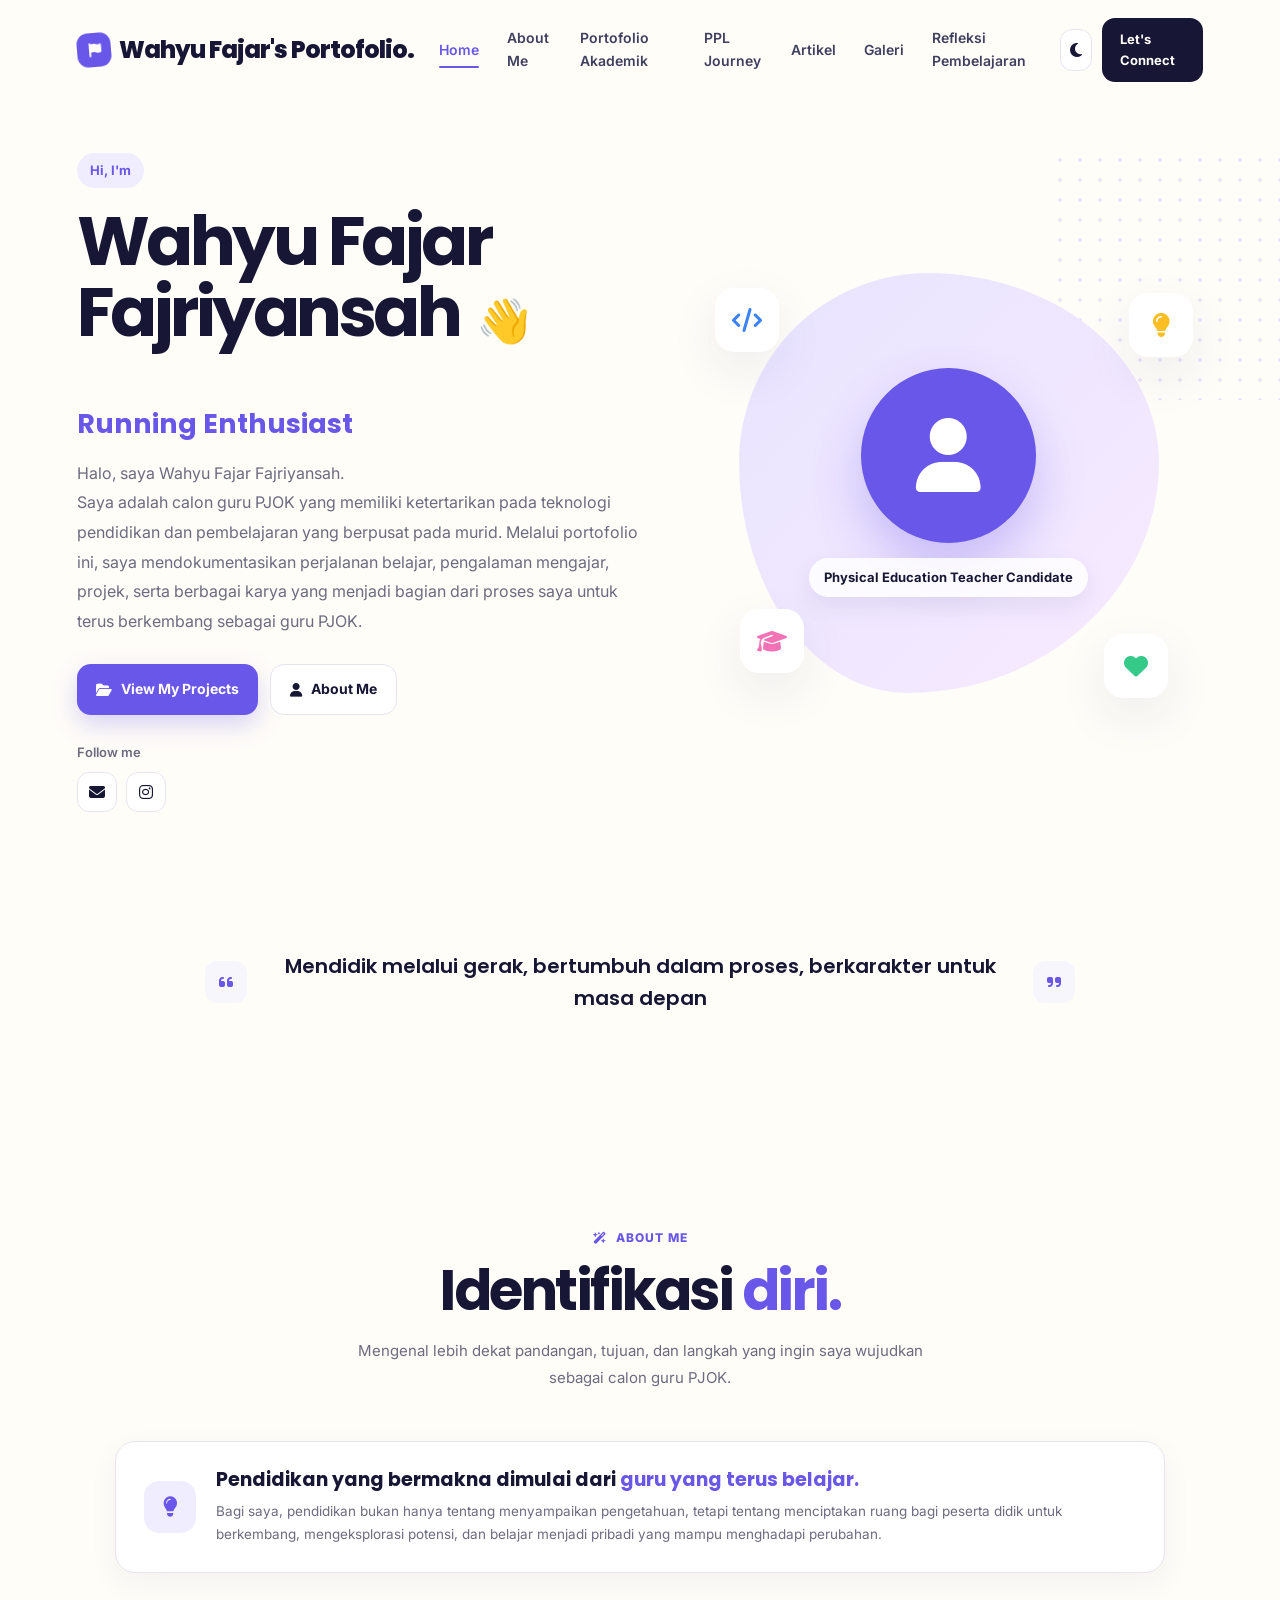
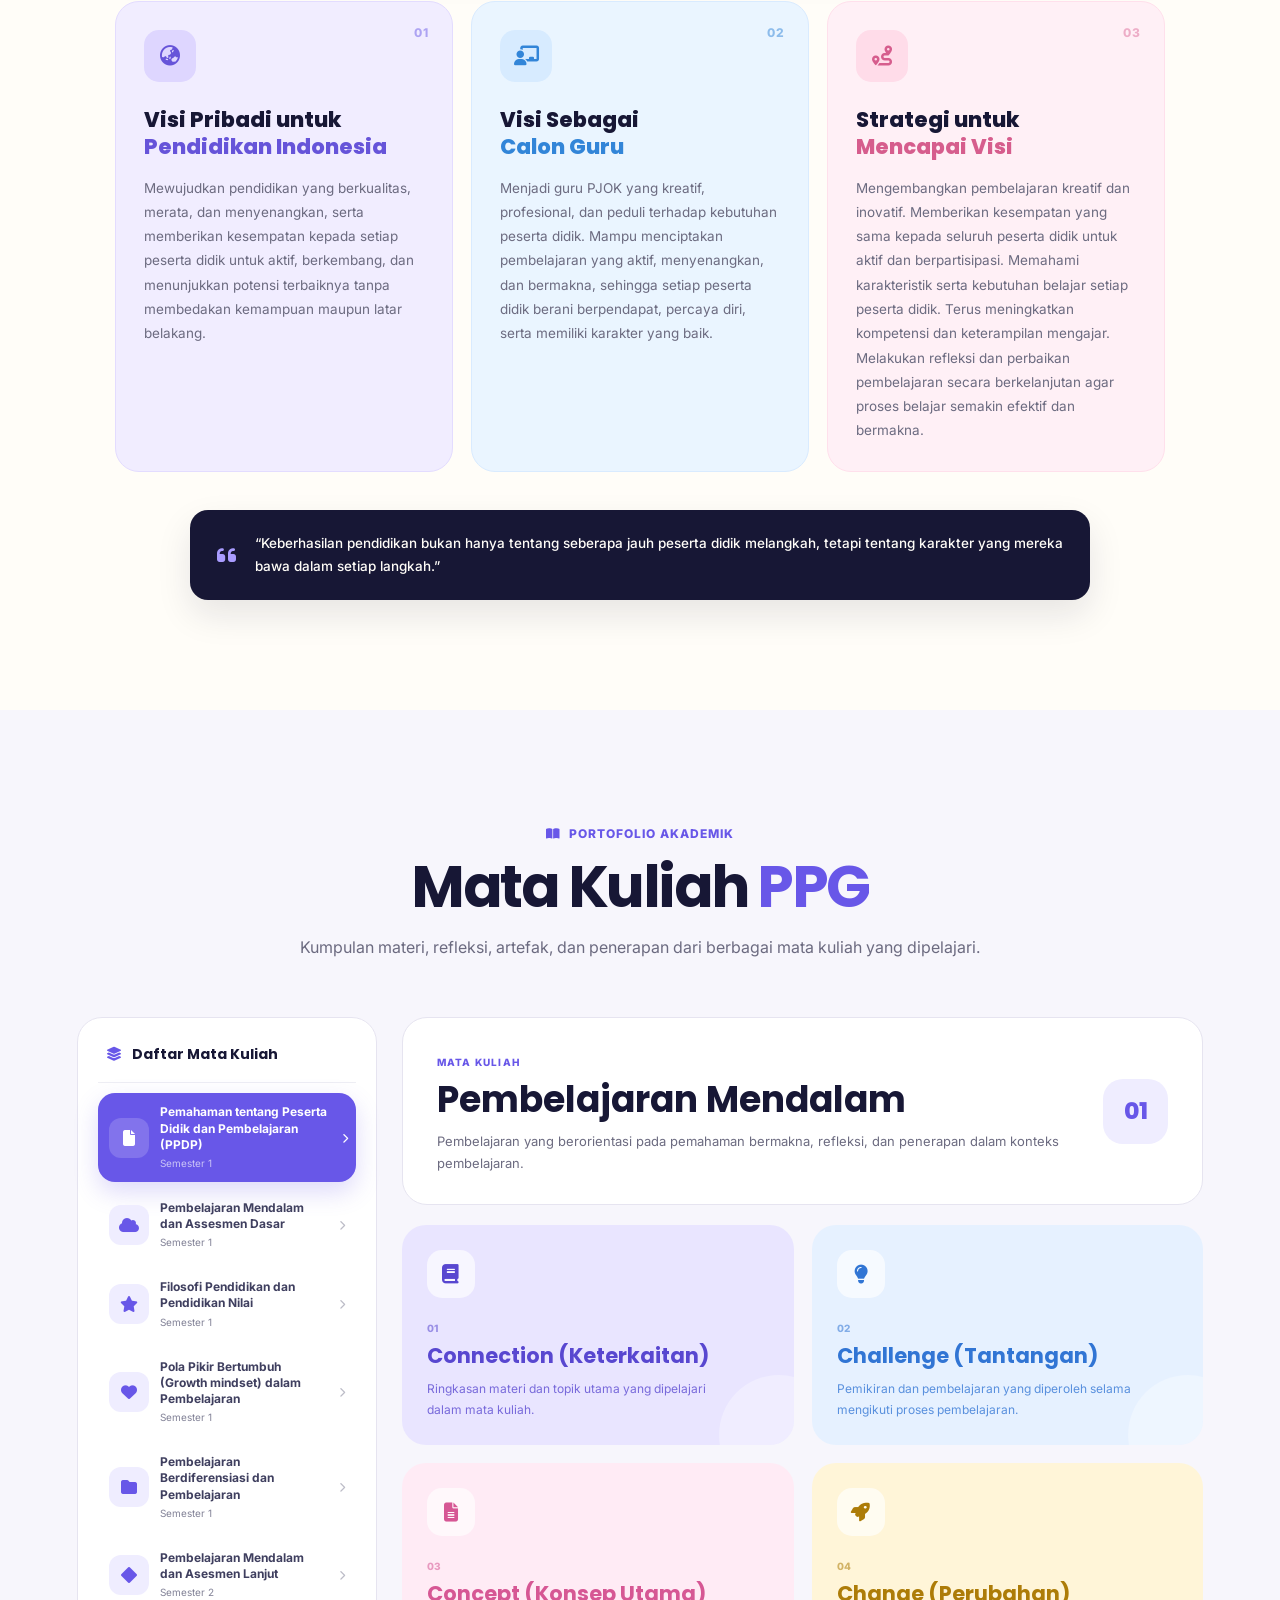
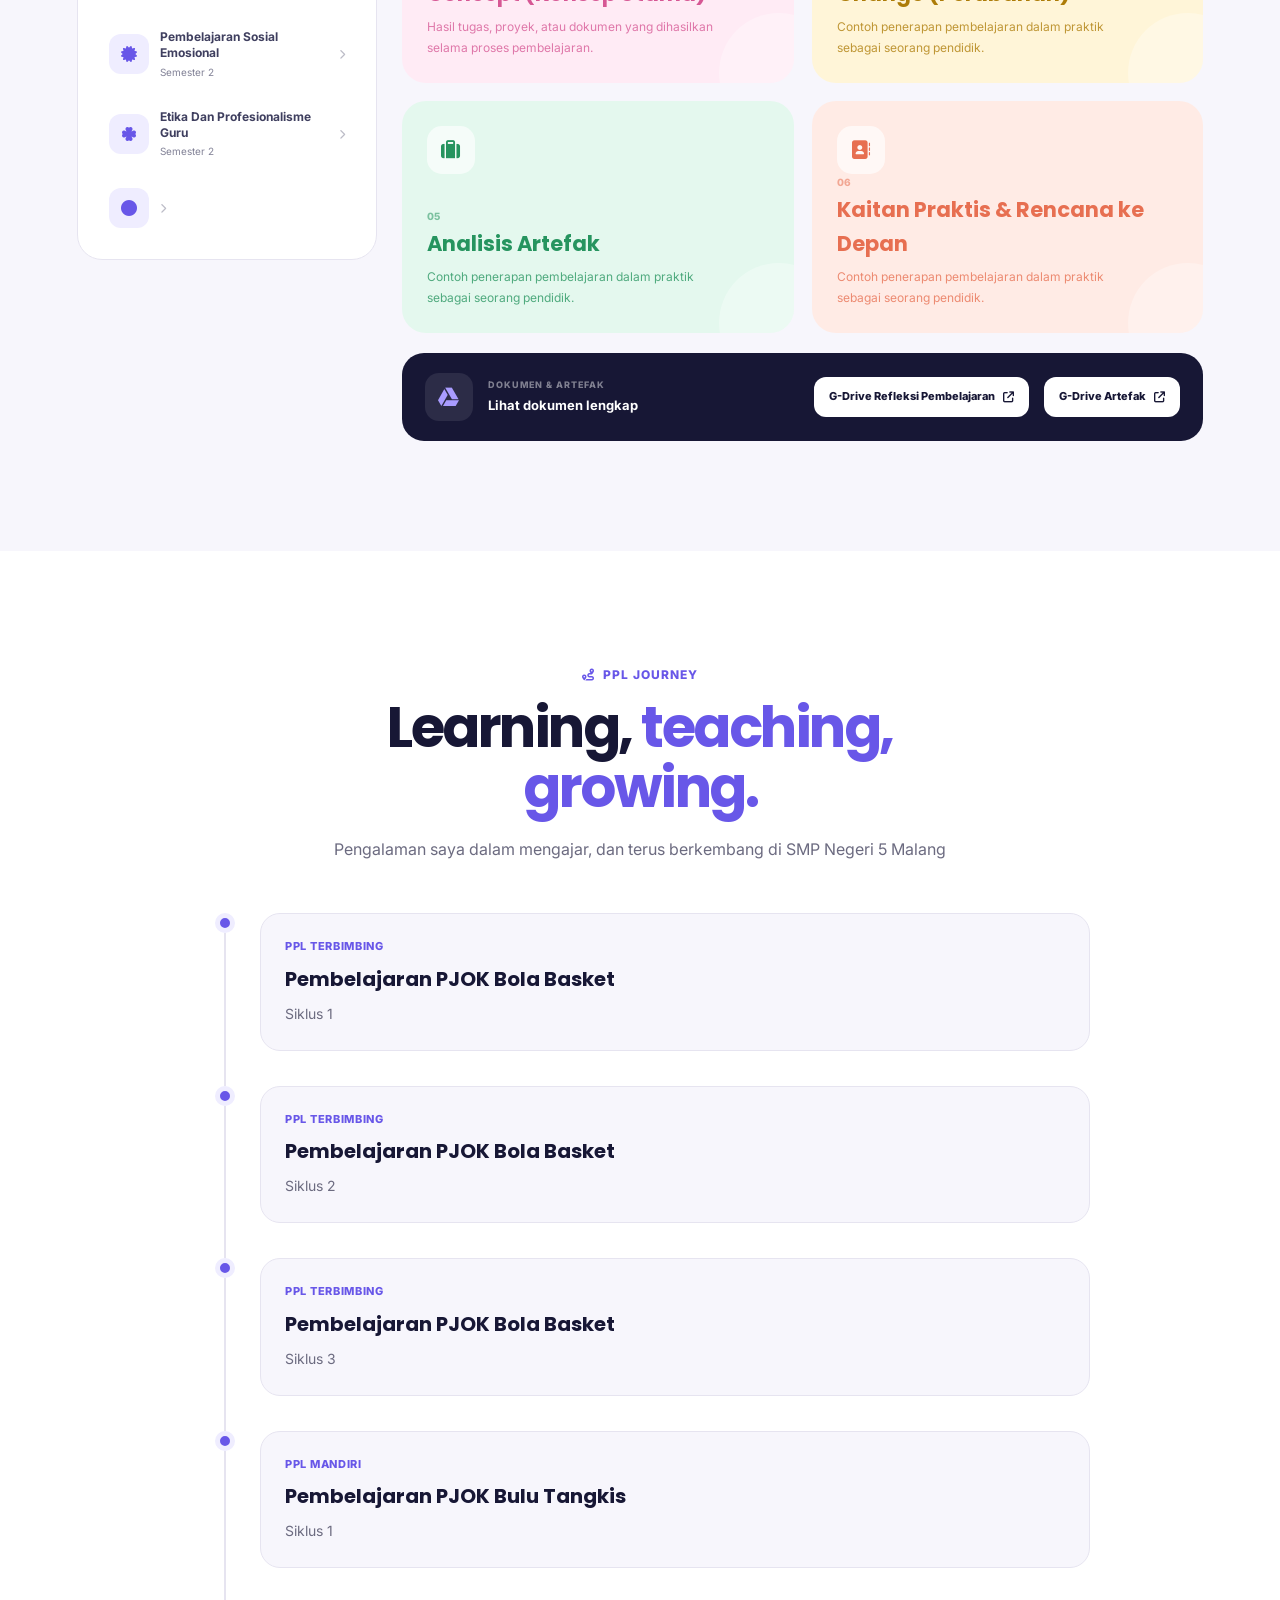
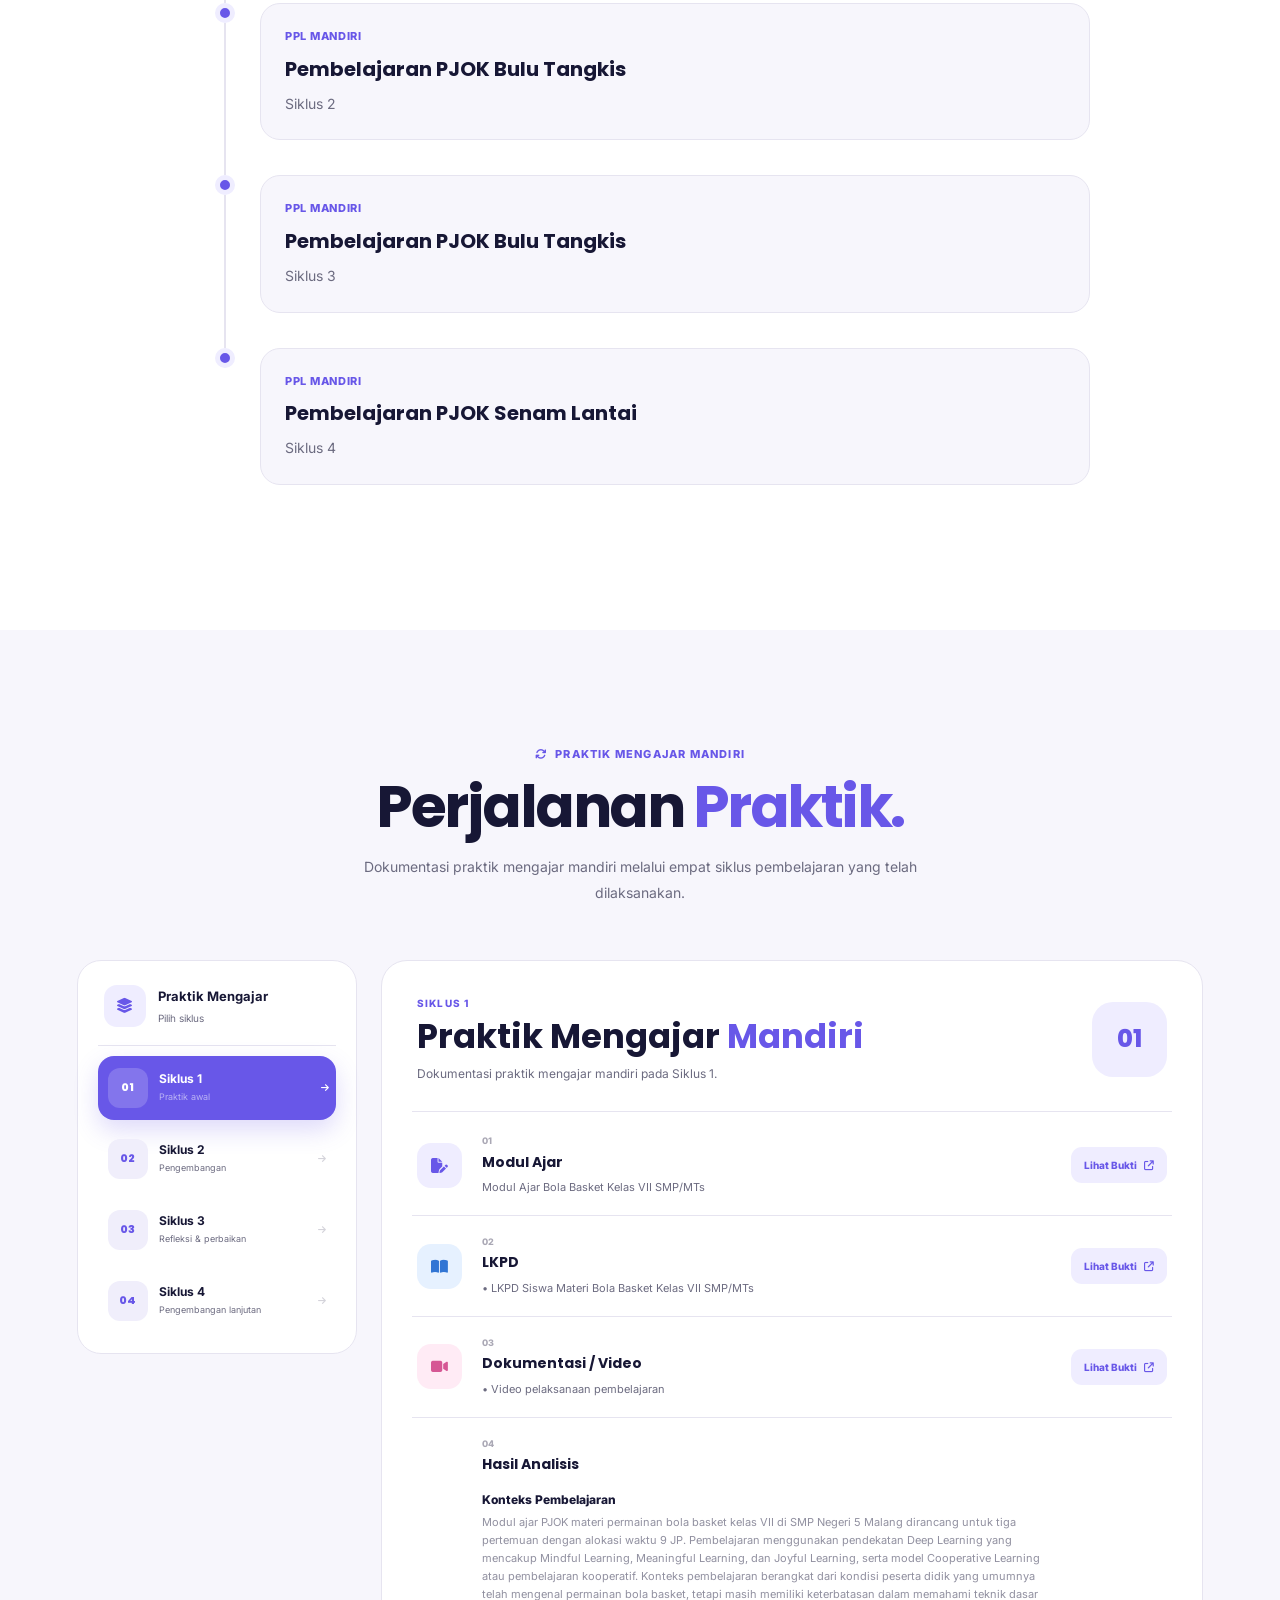
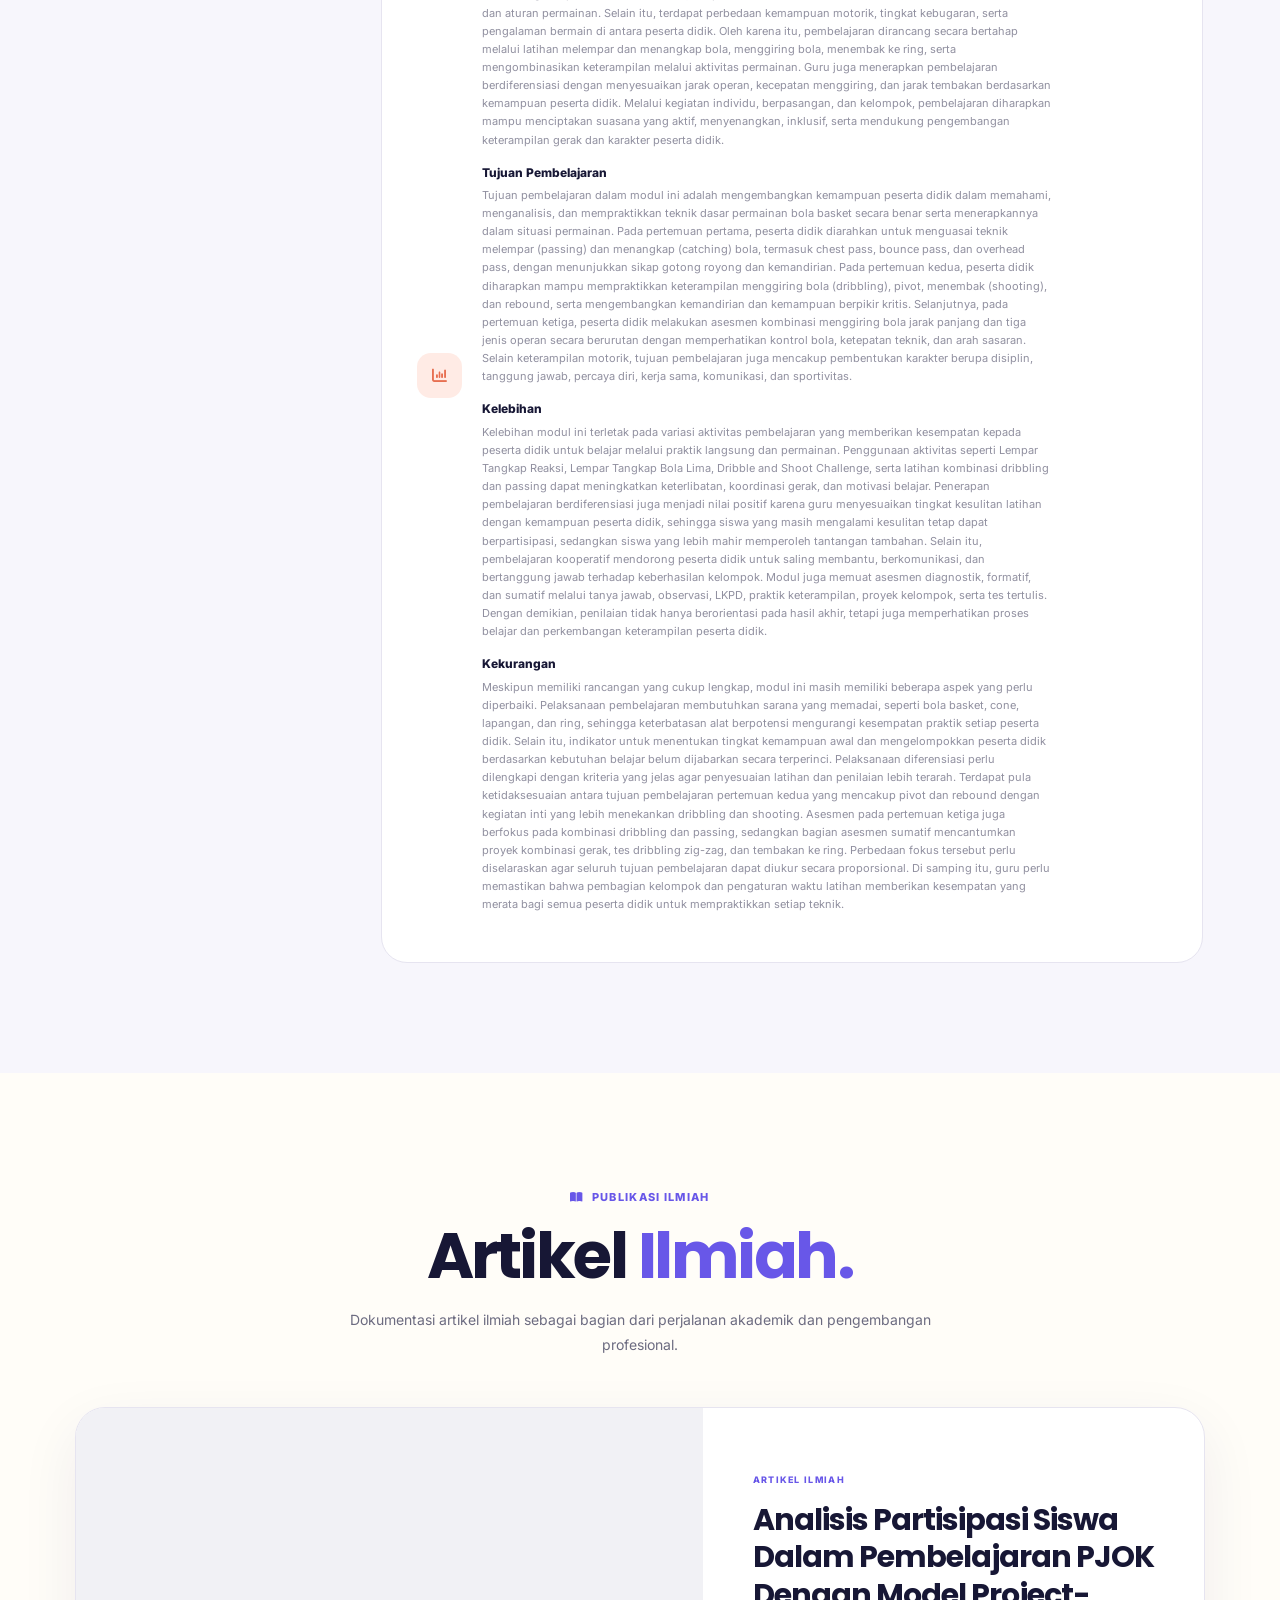
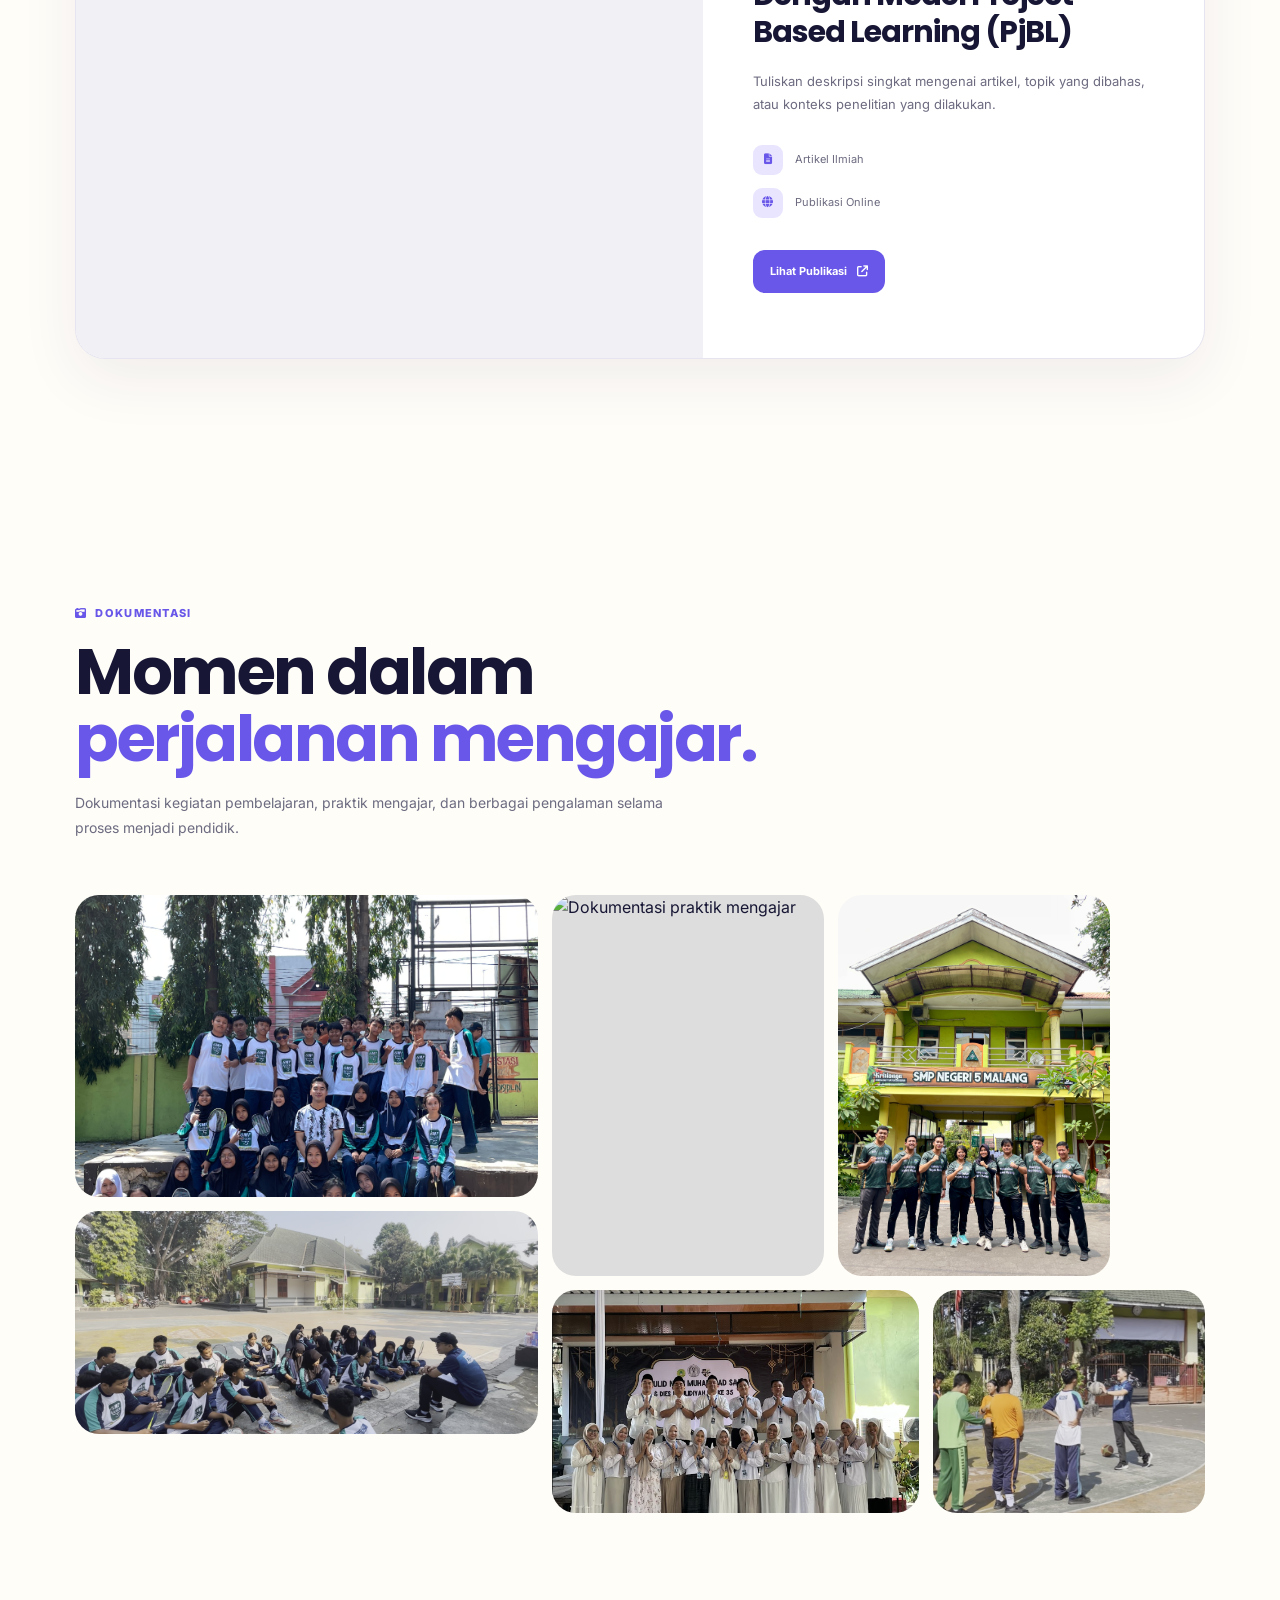
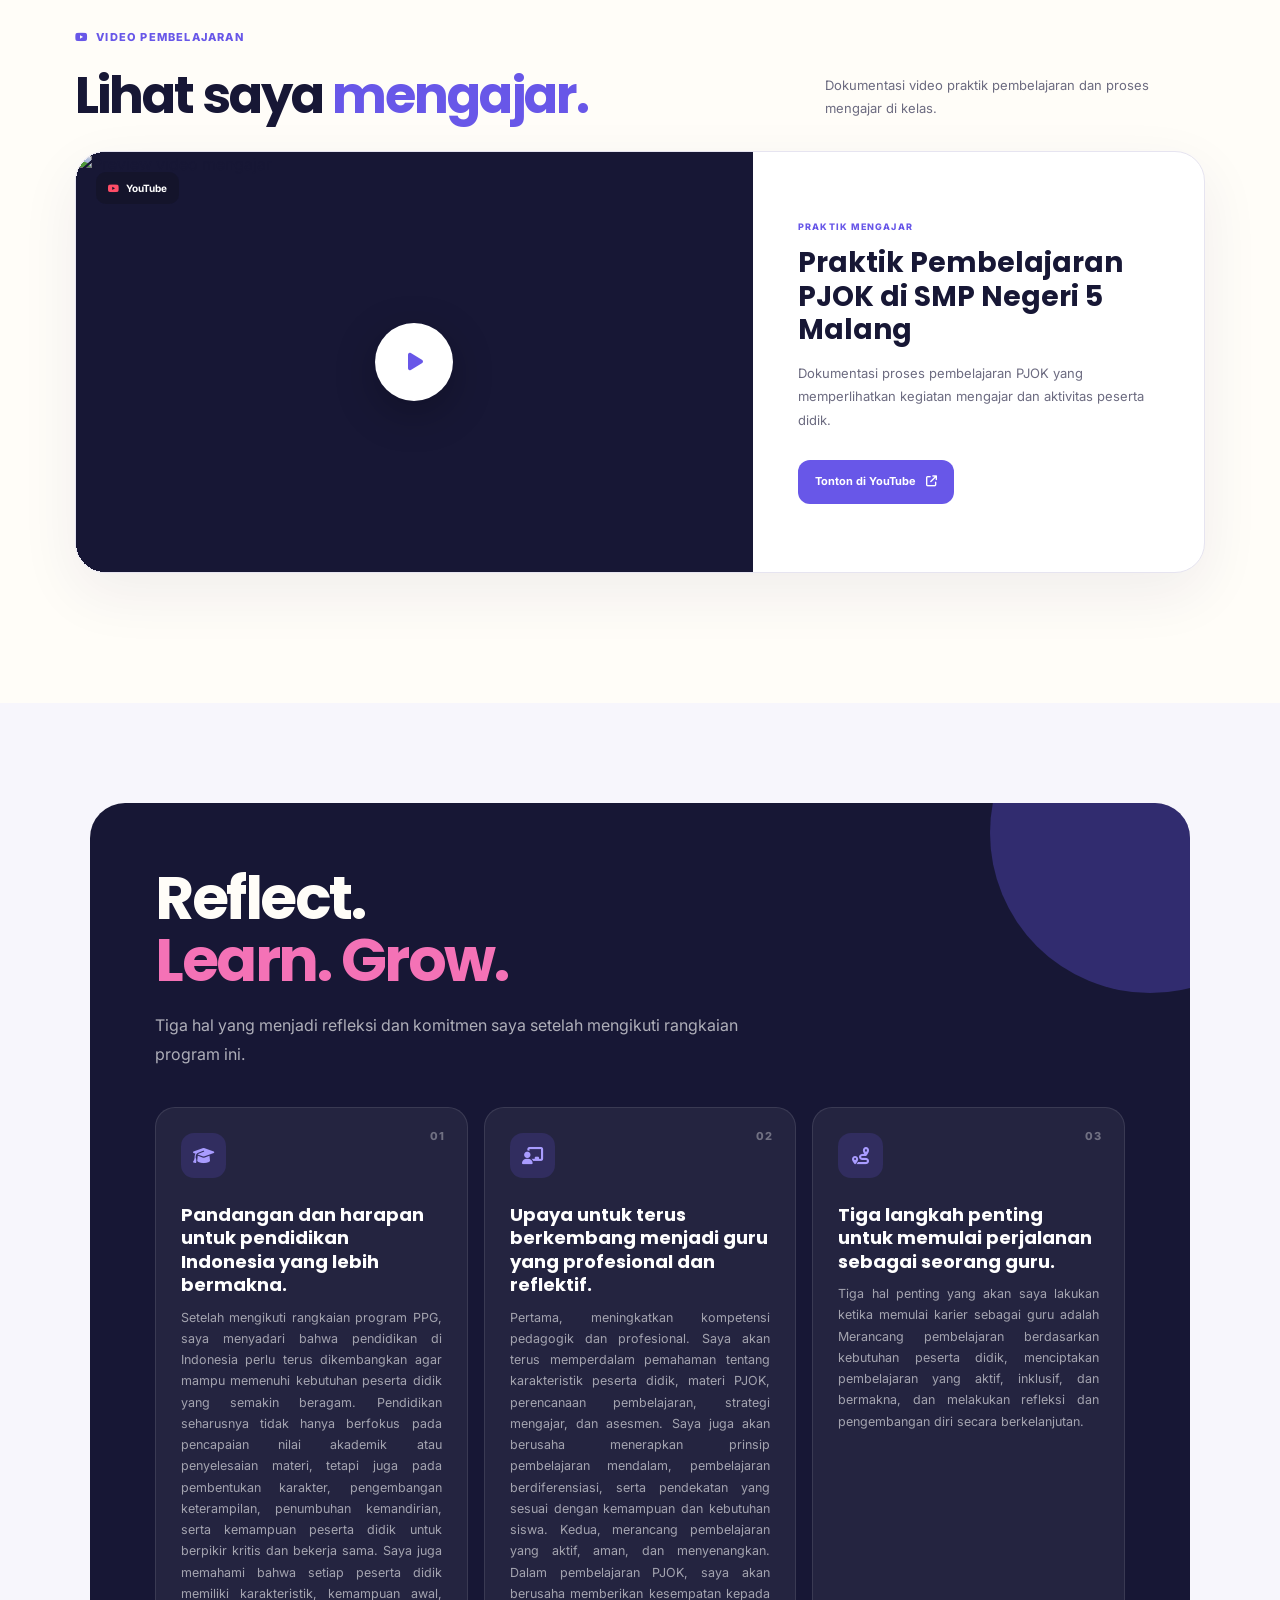
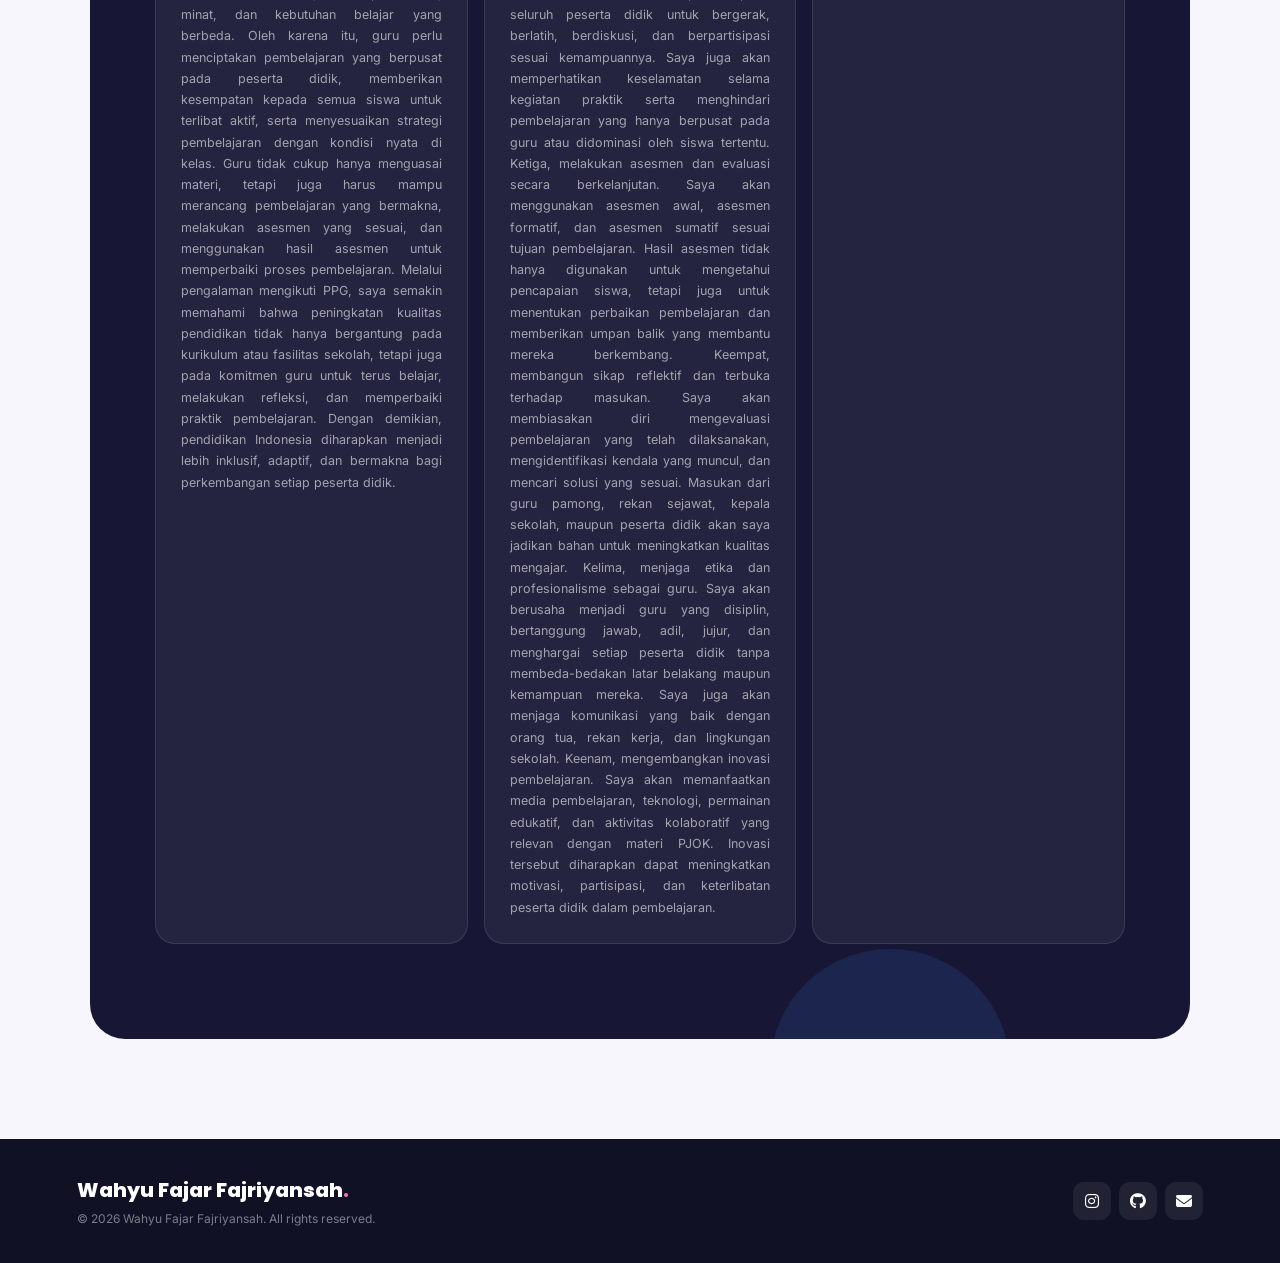
==== commit 9c4c294a: "merubah isi" ====
--- a/index.html
+++ b/index.html
@@ -384,14 +384,9 @@
                     </h3>
 
                     <p>
-                        Mewujudkan pendidikan Indonesia yang bermakna, menyenangkan, inklusif, dan berpusat pada
-                        kebutuhan siswa.
-                        Mendorong siswa agar tidak hanya menghafal materi, tetapi juga memahami, menerapkan, dan
-                        merefleksikan apa yang dipelajari.
-                        Membangun budaya belajar yang aktif, kolaboratif, dan menghargai setiap proses perkembangan
-                        siswa.
-                        Mendukung pendidikan yang membentuk generasi berkarakter, mandiri, kritis, dan mampu menghadapi
-                        tantangan masa depan.
+                        Mewujudkan pendidikan yang berkualitas, merata, dan menyenangkan, serta memberikan kesempatan
+                        kepada setiap peserta didik untuk aktif, berkembang, dan menunjukkan potensi terbaiknya tanpa
+                        membedakan kemampuan maupun latar belakang.
                     </p>
 
                 </div>
@@ -412,13 +407,9 @@
                     </h3>
 
                     <p>
-                        Menjadi guru yang mampu menciptakan pembelajaran yang bermakna, menyenangkan, dan sesuai dengan
-                        kebutuhan siswa.
-                        Menjadi guru yang tidak hanya menyampaikan materi, tetapi juga membantu siswa memahami proses
-                        dan makna pembelajaran.
-                        Membangun suasana kelas yang mendorong siswa berani bertanya, berdiskusi, menyampaikan pendapat,
-                        dan melakukan refleksi.
-                        Menjadi guru yang reflektif, terbuka terhadap evaluasi, dan terus mengembangkan diri.
+                        Menjadi guru PJOK yang kreatif, profesional, dan peduli terhadap kebutuhan peserta didik.
+                        Mampu menciptakan pembelajaran yang aktif, menyenangkan, dan bermakna, sehingga setiap peserta
+                        didik berani berpendapat, percaya diri, serta memiliki karakter yang baik.
                     </p>
 
                 </div>
@@ -439,12 +430,13 @@
                     </h3>
 
                     <p>
-                        Menerapkan pembelajaran bermakna
-                        Mendorong pembelajaran aktif dan kolaboratif
-                        Membiasakan refleksi
-                        Melakukan evaluasi berkelanjutan
-                        Mengembangkan pembelajaran yang inklusif
-                        Terus belajar dan berinovasi
+                        Mengembangkan pembelajaran kreatif dan inovatif.
+                        Memberikan kesempatan yang sama kepada seluruh peserta didik untuk aktif dan berpartisipasi.
+                        Memahami karakteristik serta kebutuhan belajar setiap peserta didik.
+                        Terus meningkatkan kompetensi dan keterampilan mengajar.
+                        Melakukan refleksi dan perbaikan pembelajaran secara berkelanjutan agar proses belajar semakin
+                        efektif dan bermakna.
+
                     </p>
 
                 </div>
@@ -1805,14 +1797,23 @@
 
                         <p>
 
-                            Setelah mengikuti rangkaian refleksi ini, saya menyadari bahwa pendidikan di Indonesia
-                            seharusnya berpusat pada peserta didik, bukan hanya berfokus pada nilai dan hasil ujian.
-                            Setiap peserta didik memiliki kecepatan belajar, minat, dan latar belakang yang berbeda.
-                            Pada mata pelajaran Informatika, misalnya, ada peserta didik yang sudah terbiasa menggunakan
-                            komputer dan ada pula yang baru mengenalnya, sehingga pembelajaran perlu disesuaikan dengan
-                            kebutuhan masing-masing. Pendidikan juga perlu menumbuhkan karakter, kemampuan berpikir
-                            kritis, dan kemandirian, serta berlangsung di lingkungan sekolah yang aman, inklusif, dan
-                            bebas dari perundungan.
+                            Setelah mengikuti rangkaian program PPG, saya menyadari bahwa pendidikan di Indonesia perlu
+                            terus dikembangkan agar mampu memenuhi kebutuhan peserta didik yang semakin beragam.
+                            Pendidikan seharusnya tidak hanya berfokus pada pencapaian nilai akademik atau penyelesaian
+                            materi, tetapi juga pada pembentukan karakter, pengembangan keterampilan, penumbuhan
+                            kemandirian, serta kemampuan peserta didik untuk berpikir kritis dan bekerja sama.
+                            Saya juga memahami bahwa setiap peserta didik memiliki karakteristik, kemampuan awal, minat,
+                            dan kebutuhan belajar yang berbeda. Oleh karena itu, guru perlu menciptakan pembelajaran
+                            yang berpusat pada peserta didik, memberikan kesempatan kepada semua siswa untuk terlibat
+                            aktif, serta menyesuaikan strategi pembelajaran dengan kondisi nyata di kelas. Guru tidak
+                            cukup hanya menguasai materi, tetapi juga harus mampu merancang pembelajaran yang bermakna,
+                            melakukan asesmen yang sesuai, dan menggunakan hasil asesmen untuk memperbaiki proses
+                            pembelajaran.
+                            Melalui pengalaman mengikuti PPG, saya semakin memahami bahwa peningkatan kualitas
+                            pendidikan tidak hanya bergantung pada kurikulum atau fasilitas sekolah, tetapi juga pada
+                            komitmen guru untuk terus belajar, melakukan refleksi, dan memperbaiki praktik pembelajaran.
+                            Dengan demikian, pendidikan Indonesia diharapkan menjadi lebih inklusif, adaptif, dan
+                            bermakna bagi perkembangan setiap peserta didik.
                         </p>
                     </div>
 
@@ -1831,14 +1832,32 @@
                         </h3>
 
                         <p>
-                            Untuk menjadi guru profesional, saya akan terus belajar, baik mengenai materi maupun
-                            strategi pengajaran, terutama karena teknologi berkembang sangat cepat. Saya juga akan
-                            mengikuti pelatihan, berdiskusi dengan rekan sejawat, dan menerima masukan dengan sikap
-                            terbuka. Selain itu, saya akan membiasakan diri melakukan refleksi setelah mengajar,
-                            mengenali kebutuhan peserta didik melalui asesmen diagnostik, serta menjaga etika dan
-                            menjadi teladan yang baik. Sebagai calon guru Informatika, saya juga akan membimbing peserta
-                            didik agar memanfaatkan kecerdasan buatan secara bijak dan kritis, bukan sekadar menyalin
-                            jawaban.
+                            Pertama, meningkatkan kompetensi pedagogik dan profesional. Saya akan terus memperdalam
+                            pemahaman tentang karakteristik peserta didik, materi PJOK, perencanaan pembelajaran,
+                            strategi mengajar, dan asesmen. Saya juga akan berusaha menerapkan prinsip pembelajaran
+                            mendalam, pembelajaran berdiferensiasi, serta pendekatan yang sesuai dengan kemampuan dan
+                            kebutuhan siswa.
+                            Kedua, merancang pembelajaran yang aktif, aman, dan menyenangkan. Dalam pembelajaran PJOK,
+                            saya akan berusaha memberikan kesempatan kepada seluruh peserta didik untuk bergerak,
+                            berlatih, berdiskusi, dan berpartisipasi sesuai kemampuannya. Saya juga akan memperhatikan
+                            keselamatan selama kegiatan praktik serta menghindari pembelajaran yang hanya berpusat pada
+                            guru atau didominasi oleh siswa tertentu.
+                            Ketiga, melakukan asesmen dan evaluasi secara berkelanjutan. Saya akan menggunakan asesmen
+                            awal, asesmen formatif, dan asesmen sumatif sesuai tujuan pembelajaran. Hasil asesmen tidak
+                            hanya digunakan untuk mengetahui pencapaian siswa, tetapi juga untuk menentukan perbaikan
+                            pembelajaran dan memberikan umpan balik yang membantu mereka berkembang.
+                            Keempat, membangun sikap reflektif dan terbuka terhadap masukan. Saya akan membiasakan diri
+                            mengevaluasi pembelajaran yang telah dilaksanakan, mengidentifikasi kendala yang muncul, dan
+                            mencari solusi yang sesuai. Masukan dari guru pamong, rekan sejawat, kepala sekolah, maupun
+                            peserta didik akan saya jadikan bahan untuk meningkatkan kualitas mengajar.
+                            Kelima, menjaga etika dan profesionalisme sebagai guru. Saya akan berusaha menjadi guru yang
+                            disiplin, bertanggung jawab, adil, jujur, dan menghargai setiap peserta didik tanpa
+                            membeda-bedakan latar belakang maupun kemampuan mereka. Saya juga akan menjaga komunikasi
+                            yang baik dengan orang tua, rekan kerja, dan lingkungan sekolah.
+                            Keenam, mengembangkan inovasi pembelajaran. Saya akan memanfaatkan media pembelajaran,
+                            teknologi, permainan edukatif, dan aktivitas kolaboratif yang relevan dengan materi PJOK.
+                            Inovasi tersebut diharapkan dapat meningkatkan motivasi, partisipasi, dan keterlibatan
+                            peserta didik dalam pembelajaran.
                         </p>
                     </div>
 
@@ -1857,15 +1876,9 @@
                         </h3>
 
                         <p>
-                            Tiga hal penting yang akan saya lakukan ketika memulai karier sebagai guru adalah mengenal
-                            peserta didik, membangun suasana kelas yang aman dan nyaman, serta terus belajar dan
-                            berefleksi. Pertama, saya akan memahami kemampuan awal dan minat peserta didik melalui
-                            observasi dan asesmen diagnostik sederhana agar pembelajaran sesuai dengan kondisi kelas.
-                            Kedua, saya akan menyepakati aturan kelas bersama, menanamkan sikap saling menghormati, dan
-                            bersikap tegas terhadap perundungan agar peserta didik berani belajar tanpa takut salah.
-                            Ketiga, saya menyadari bahwa sebagai guru baru saya mungkin akan melakukan kesalahan,
-                            sehingga saya akan terbuka terhadap masukan dari rekan sejawat dan mengevaluasi pembelajaran
-                            secara berkala.
+                            Tiga hal penting yang akan saya lakukan ketika memulai karier sebagai guru adalah Merancang
+                            pembelajaran berdasarkan kebutuhan peserta didik, menciptakan pembelajaran yang aktif,
+                            inklusif, dan bermakna, dan melakukan refleksi dan pengembangan diri secara berkelanjutan.
                         </p>
                     </div>
 
